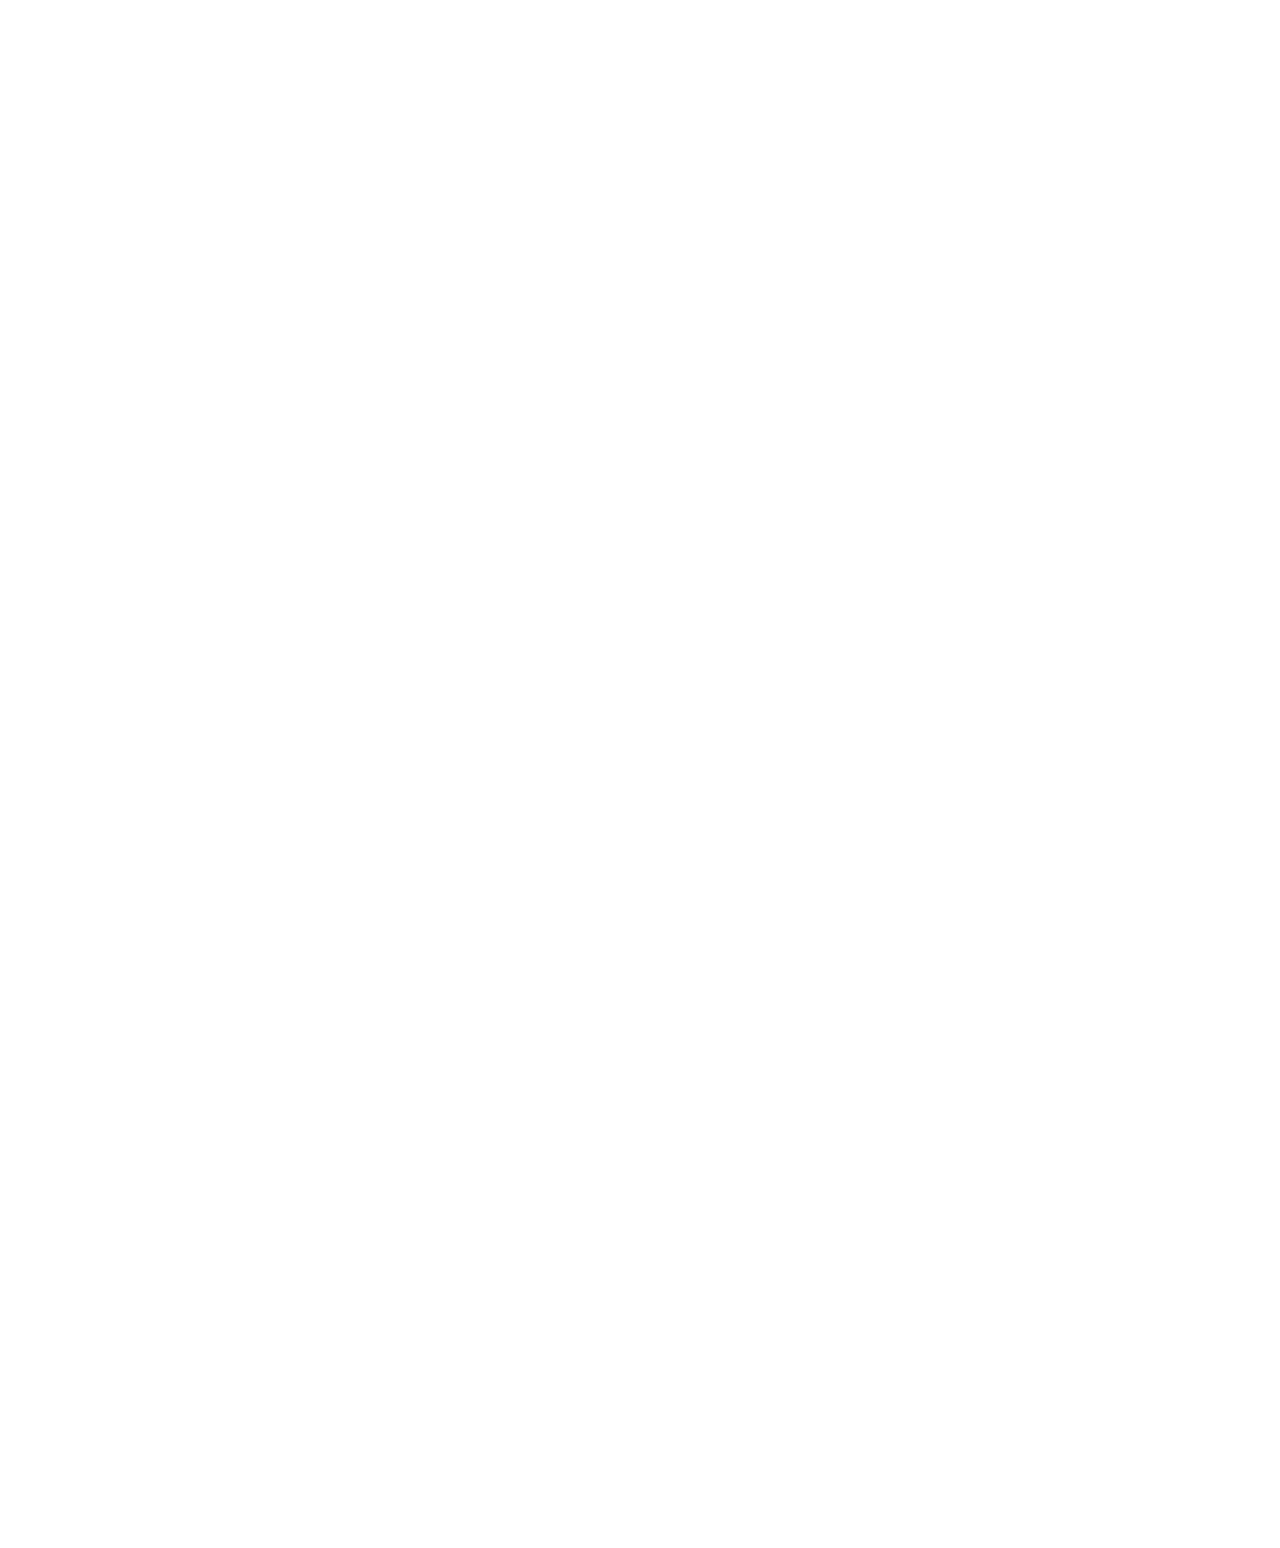
==== index.html @ ba9d9a9f "Web" ====
<!DOCTYPE html>
<html lang="vi_VN" xmlns:og="http://ogp.me/ns#" xmlns:fb="https://www.facebook.com/2008/fbml" class="" >
  <head>

          <script src="https://www.scdn.co/webpack/jquery-2.1.3.min.920587d20edf4bb0df0a.js"></script>
    
          <style>.async-hide { opacity: 0 !important}</style>
<script>
        window.dataLayer = window.dataLayer || [];
    window.dataLayer.push({
      'language': 'vi_VN',
      'market': 'vn-vi',
      'loggedIn': false,
      'userCountry': ''
    });
        (function(a,s,y,n,c,h,i,d,e){s.className+=' '+y;h.start=1*new Date;
        h.end=i=function(){s.className=s.className.replace(RegExp(' ?'+y),'')};
        (a[n]=a[n]||[]).hide=h;setTimeout(function(){i();h.end=null},c);h.timeout=c;
    })(window,document.documentElement,'async-hide','dataLayer', 2000,{'GTM-P9JKJ53':true});
        (function(i,s,o,g,r,a,m){i['GoogleAnalyticsObject']=r;i[r]=i[r]||function(){
            (i[r].q=i[r].q||[]).push(arguments)},i[r].l=1*new Date();a=s.createElement(o),
        m=s.getElementsByTagName(o)[0];a.async=1;a.src=g;m.parentNode.insertBefore(a,m)
    })(window,document,'script','https://www.google-analytics.com/analytics.js','ga');
    ga('create', 'UA-5784146-31', 'auto', {allowLinker: true});
        ga('require', 'GTM-P9JKJ53');
        (function(w,d,s,l,i){w[l]=w[l]||[];w[l].push({'gtm.start':
      new Date().getTime(),event:'gtm.js'});var f=d.getElementsByTagName(s)[0],
      j=d.createElement(s),dl=l!='dataLayer'?'&l='+l:'';j.async=true;j.src=
      'https://www.googletagmanager.com/gtm.js?id='+i+dl+'';f.parentNode.insertBefore(j,f);
    })(window,document,'script','dataLayer','GTM-7BJJ');
</script>
    
          <meta charset="UTF-8">
      <meta name="viewport" content="width=device-width, initial-scale=1, maximum-scale=1">
      <meta name="description" content="Spotify là một dịch vụ âm nhạc kỹ thuật số cho phép bạn truy cập hàng triệu bài hát.">
      <meta name="keywords" content="Spotify, nhạc, trực tuyến, nghe, phát trực tiếp, phát, kỹ thuật số, album, nghệ sĩ, playlist">

              <meta property="fb:app_id" content="174829003346">
        <meta property="og:title" content="Âm nhạc cho mọi người.">
        <meta property="og:type" content="website">
        <meta property="og:url" content="https://www.spotify.com/vn-vi/">
        <meta property="og:image" content="http://www.scdn.co/i/_global/open-graph-default.png">
        <meta property="og:image:secure_url" content="https://www.scdn.co/i/_global/open-graph-default.png">
        <meta property="og:description" content="Spotify mang đến cho bạn tất cả âm nhạc mà bạn cần. ">
                              <meta name="twitter:card" content="summary">
          <meta name="twitter:title" content="Âm nhạc cho mọi người.">
          <meta name="twitter:image" content="http://www.scdn.co/i/_global/twitter_card-default.jpg">
          <meta name="twitter:description" content="Spotify mang đến cho bạn tất cả âm nhạc mà bạn cần. ">
                
    <title>Âm nhạc cho mọi người - Spotify</title>

          <link rel="icon" href="https://www.scdn.co/i/_global/favicon.png">
      <!--[if IE]><link rel="shortcut icon" href="https://www.scdn.co/i/_global/favicon.ico"><![endif]-->
    
          <link rel="apple-touch-icon-precomposed" sizes="144x144" href="https://www.scdn.co/i/_global/touch-icon-144.png">
      <link rel="apple-touch-icon-precomposed" sizes="114x114" href="https://www.scdn.co/i/_global/touch-icon-114.png">
      <link rel="apple-touch-icon-precomposed" sizes="72x72" href="https://www.scdn.co/i/_global/touch-icon-72.png">
      <link rel="apple-touch-icon-precomposed" href="https://www.scdn.co/i/_global/touch-icon-57.png">
    
          <link rel="canonical" href="../vn-en/index.html">
    
      <link rel="stylesheet" href="https://www.scdn.co/build/css/spotify-933524bd09.css" />
  <link rel="stylesheet" href="https://www.scdn.co/build/css/index-34bf404796.css" />
  <link rel="stylesheet" href="https://www.scdn.co/build/css/shelf-4ec2ad511f.css" />

          <script>
    (function() {
        var spAnalytics = window.spAnalytics || {};
        spAnalytics._q = [];
        function proxy(fn) {
            spAnalytics[fn] = function() {
                spAnalytics._q.push([fn].concat(Array.prototype.slice.call(arguments, 0)));
            };
        }
        var funcs = ["init", "logEvent", "setUserId", "setUserProperties", "setVersionName", "setDomain", "setGlobalUserProperties"];
        for (var i = 0; i < funcs.length; i++) {
            proxy(funcs[i]);
        }
        window.spAnalytics = spAnalytics;
    })();
</script>
              <script>
    (function(window, document) {
        var s = document.getElementsByTagName('script')[0];
        var as = document.createElement('script');
        as.type = 'text/javascript';
        as.async = true;
        as.src = '//www.scdn.co/webpack/sp-analytics.6801ffbc096a27fc8798.js';
        as.onload = function() { window.spAnalytics.runQueuedFunctions(); };
        s.parentNode.insertBefore(as, s);
    })(window, document);
</script>
        <script>
            spAnalytics.init(null, {apiEndpoint: '/vn-vi/spotify/framework/analytics/track/'})
        </script>
        <script src="https://www.scdn.co/webpack/tracking.download.cae36cf7092e557ea400.js"></script>
          
          <script>
        var spweb = spweb || {};
spweb.config = {
  environment: {
    staticUrl: 'https://www.scdn.co'
  },
  sso: {
    host: 'https://accounts.spotify.com'
  },
  www: {
    host: 'www.spotify.com'
  },
  autologin: {
    ios: false,
    android: false,
    desktop_firefox: false,
    desktop_others: false,
    remotetoken: ''
  },
  facebook: {
    appId: 174829003346,
    locale: 'zz',
    version: 'v2.2',
    scopes: 'email,publish_actions,user_birthday,public_profile,user_friends'
  },
  twitter: {
    enable: true
  },
  sheerid: {
    universityUrl: 'https\x3A\x2F\x2Fservices.sheerid.com\x2Frest\x2F0.5\x2Forganization\x3Fcallback\x3D\x3F'
  }
};
      </script>
      </head>

      <body class="  m-vn-vi l-vi_VN page-homepage is-loggedout  reboot  index-homepage ">
          <noscript>
  <iframe src="https://www.googletagmanager.com/ns.html?id=GTM-7BJJ"
          height="0" width="0" style="display:none;visibility:hidden">
  </iframe>
</noscript>
    
        <?xml version="1.0" encoding="UTF-8" standalone="no"?>
<svg xmlns="http://www.w3.org/2000/svg" style="display:none">
 <symbol id="spotify-logo" viewBox="0 0 827.79999 248.275">
  <g transform="matrix(1.25 0 0 -1.25 0 248.28)">
   <g transform="scale(.1)">
    <path d="m1580.6 1105.8c-320.13 190.11-848.16 207.59-1153.8 114.84-49.078-14.89-100.97 12.82-115.84 61.89-14.872 49.1 12.8 100.96 61.914 115.88 350.8 106.49 933.97 85.91 1302.5-132.85 44.14-26.2 58.62-83.21 32.45-127.28-26.18-44.14-83.24-58.69-127.27-32.48zm-10.5-281.56c-22.46-36.449-70.11-47.867-106.51-25.5-266.88 164.05-673.86 211.58-989.6 115.73-40.945-12.367-84.191 10.722-96.629 51.582-12.339 40.949 10.754 84.119 51.629 96.569 360.7 109.45 809.1 56.44 1115.6-131.94 36.4-22.41 47.86-70.078 25.48-106.44zm-121.5-270.43c-17.84-29.258-55.95-38.43-85.1-20.598-233.22 142.54-526.75 174.73-872.45 95.758-33.312-7.629-66.511 13.25-74.109 46.551-7.633 33.312 13.164 66.511 46.555 74.109 378.3 86.48 702.8 49.269 964.57-110.69 29.19-17.832 38.38-55.953 20.53-85.132zm-455.48 1432.4c-548.48 0-993.12-444.6-993.12-993.06 0-548.53 444.64-993.14 993.12-993.14 548.5 0 993.12 444.61 993.12 993.14 0 548.47-444.62 993.1-993.12 993.1"/>
    <path d="m2701.9 1069.4c-171.46 40.89-202 69.59-202 129.88 0 56.99 53.64 95.31 133.41 95.31 77.32 0 153.98-29.11 234.37-89.05 2.44-1.81 5.48-2.54 8.48-2.06 3 0.45 5.66 2.09 7.41 4.57l83.73 118.03c3.44 4.86 2.5 11.56-2.13 15.27-95.67 76.77-203.4 114.09-329.32 114.09-185.15 0-314.46-111.1-314.46-270.08 0-170.48 111.55-230.83 304.33-277.43 164.08-37.789 191.78-69.449 191.78-126.07 0-62.719-56-101.71-146.11-101.71-100.09 0-181.73 33.719-273.06 112.8-2.27 1.953-5.37 2.851-8.24 2.679-3.02-0.25-5.78-1.648-7.71-3.957l-93.87-111.72c-3.94-4.641-3.44-11.559 1.11-15.578 106.26-94.86 236.94-144.97 377.97-144.97 199.51 0 328.42 109.02 328.42 277.74 0 142.59-85.19 221.45-294.11 272.26"/>
    <path d="m3592.2 878.31c0-120.4-74.17-204.42-180.36-204.42-105 0-184.19 87.839-184.19 204.42 0 116.57 79.19 204.42 184.19 204.42 104.48 0 180.36-85.949 180.36-204.42zm-144.83 360.22c-86.47 0-157.4-34.06-215.9-103.85v78.56c0 6.19-5.03 11.25-11.22 11.25h-153.53c-6.2 0-11.22-5.06-11.22-11.25v-872.86c0-6.199 5.02-11.25 11.22-11.25h153.53c6.19 0 11.22 5.051 11.22 11.25v275.52c58.51-65.66 129.45-97.726 215.9-97.726 160.69 0 323.34 123.69 323.34 360.14 0 236.5-162.65 360.22-323.34 360.22"/>
    <path d="m4187.7 672.63c-110.07 0-193.05 88.43-193.05 205.68 0 117.75 80.11 203.19 190.51 203.19 110.77 0 194.31-88.43 194.31-205.76 0-117.72-80.65-203.11-191.77-203.11zm0 565.9c-206.94 0-369.05-159.34-369.05-362.79 0-201.24 161-358.9 366.51-358.9 207.66 0 370.27 158.8 370.27 361.47 0 202-161.49 360.22-367.73 360.22"/>
    <path d="m4997.3 1224.5h-168.95v172.74c0 6.2-5.01 11.25-11.21 11.25h-153.52c-6.21 0-11.26-5.05-11.26-11.25v-172.74h-73.83c-6.18 0-11.18-5.06-11.18-11.25v-131.95c0-6.2 5-11.25 11.18-11.25h73.83v-341.45c0-137.98 68.67-207.94 204.12-207.94 55.07 0 100.77 11.372 143.83 35.801 3.5 1.949 5.68 5.723 5.68 9.731v125.66c0 3.871-2.03 7.531-5.34 9.57-3.35 2.102-7.51 2.199-10.93 0.5-29.58-14.879-58.18-21.738-90.13-21.738-49.26 0-71.24 22.359-71.24 72.488v317.38h168.95c6.21 0 11.21 5.05 11.21 11.25v131.95c0 6.19-5 11.25-11.21 11.25"/>
    <path d="m5586 1223.8v21.22c0 62.41 23.92 90.24 77.6 90.24 32.01 0 57.72-6.36 86.52-15.96 3.54-1.12 7.24-0.56 10.12 1.56 2.96 2.12 4.64 5.53 4.64 9.13v129.38c0 4.95-3.18 9.33-7.94 10.78-30.42 9.05-69.33 18.34-127.61 18.34-141.82 0-216.77-79.86-216.77-230.86v-32.49h-73.76c-6.19 0-11.27-5.05-11.27-11.25v-132.62c0-6.2 5.08-11.25 11.27-11.25h73.76v-526.66c0-6.199 5-11.25 11.19-11.25h153.54c6.2 0 11.25 5.051 11.25 11.25v526.66h143.35l219.59-526.52c-24.93-55.329-49.44-66.329-82.91-66.329-27.05 0-55.53 8.071-84.65 24.008-2.75 1.5-5.99 1.762-8.95 0.84-2.93-1.027-5.4-3.207-6.64-6.059l-52.04-114.17c-2.48-5.387-0.36-11.727 4.83-14.528 54.33-29.422 103.37-41.98 163.98-41.98 113.37 0 176.03 52.808 231.28 194.89l266.36 688.3c1.34 3.46 0.94 7.37-1.18 10.44-2.11 3.05-5.51 4.89-9.24 4.89h-159.83c-4.78 0-9.07-3.04-10.63-7.54l-164-467.82-179.3 468.02c-1.64 4.35-5.83 7.23-10.49 7.23h-262.28"/>
    <path d="m5244.7 1224.5h-153.54c-6.2 0-11.25-5.06-11.25-11.25v-669.86c0-6.199 5.05-11.25 11.25-11.25h153.54c6.19 0 11.25 5.051 11.25 11.25v669.86c0 6.19-5.06 11.25-11.25 11.25"/>
    <path d="m5168.7 1529.5c-60.82 0-110.19-49.24-110.19-110.06 0-60.87 49.37-110.16 110.19-110.16 60.8 0 110.11 49.29 110.11 110.16 0 60.82-49.31 110.06-110.11 110.06"/>
    <path d="m6520.1 1157.9h-28.14v-35.88h28.14c14.04 0 22.42 6.87 22.42 17.95 0 11.67-8.38 17.93-22.42 17.93zm18.23-51.18 30.57-42.79h-25.77l-27.51 39.25h-23.66v-39.25h-21.57v113.42h50.58c26.34 0 43.68-13.48 43.68-36.18 0-18.59-10.74-29.95-26.32-34.45zm-23.95 108.37c-55.35 0-97.23-43.99-97.23-97.87 0-53.84 41.58-97.25 96.66-97.25 55.33 0 97.25 43.96 97.25 97.87 0 53.84-41.61 97.25-96.68 97.25zm-0.57-205.93c-60.76 0-108.05 48.8-108.05 108.06 0 59.27 47.9 108.62 108.62 108.62 60.76 0 108.04-48.79 108.04-108 0-59.27-47.86-108.68-108.61-108.68"/>
   </g>
  </g>
 </symbol>
 <symbol id="facebook-icon" viewBox="0 0 448 448">
  <path d="m119.75 242.25v-74h63.75v-54.5q0-46.5 26-72.125t69.25-25.625q36.75 0 57 3v66h-39.25q-21.5 0-29 9t-7.5 27v47.25h73.25l-9.75 74h-63.5v189.75h-76.5v-189.75h-63.75z"/>
 </symbol>
 <symbol id="twitter-icon" viewBox="0 0 448 448">
  <path d="m27 347.75q8.75 1 19.5 1 56.25 0 100.25-34.5-26.25-0.5-47-16.125t-28.5-39.875q8.25 1.25 15.25 1.25 10.75 0 21.25-2.75-28-5.75-46.375-27.875t-18.375-51.375v-1q17 9.5 36.5 10.25-16.5-11-26.25-28.75t-9.75-38.5q0-22 11-40.75 30.25 37.25 73.625 59.625t92.875 24.875q-2-9.5-2-18.5 0-33.5 23.625-57.125t57.125-23.625q35 0 59 25.5 27.25-5.25 51.25-19.5-9.25 28.75-35.5 44.5 23.25-2.5 46.5-12.5-16.75 24.5-40.5 41.75 0.25 3.5 0.25 10.5 0 32.5-9.5 64.875t-28.875 62.125-46.125 52.625-64.5 36.5-80.75 13.625q-67.75 0-124-36.25z"/>
 </symbol>
 <symbol id="instagram-icon" viewBox="0 0 448 448">
   <path d="M224,40.376 C283.808,40.376 290.901333,40.6 314.533333,41.6826667 C375.237333,44.4453333 403.592,73.248 406.354667,133.504 C407.437333,157.117333 407.642667,164.210667 407.642667,224.018667 C407.642667,283.845333 407.418667,290.92 406.354667,314.533333 C403.573333,374.733333 375.293333,403.592 314.533333,406.354667 C290.901333,407.437333 283.845333,407.661333 224,407.661333 C164.192,407.661333 157.098667,407.437333 133.485333,406.354667 C72.632,403.573333 44.4266667,374.64 41.664,314.514667 C40.5813333,290.901333 40.3573333,283.826667 40.3573333,224 C40.3573333,164.192 40.6,157.117333 41.664,133.485333 C44.4453333,73.248 72.7253333,44.4266667 133.485333,41.664 C157.117333,40.6 164.192,40.376 224,40.376 L224,40.376 Z M224,-1.57772181e-30 C163.165333,-1.57772181e-30 155.549333,0.261333333 131.656,1.344 C50.3066667,5.07733333 5.096,50.2133333 1.36266667,131.637333 C0.261333333,155.549333 -9.06682137e-15,163.165333 -9.06682137e-15,224 C-9.06682137e-15,284.834667 0.261333333,292.469333 1.344,316.362667 C5.07733333,397.712 50.2133333,442.922667 131.637333,446.656 C155.549333,447.738667 163.165333,448 224,448 C284.834667,448 292.469333,447.738667 316.362667,446.656 C397.637333,442.922667 442.96,397.786667 446.637333,316.362667 C447.738667,292.469333 448,284.834667 448,224 C448,163.165333 447.738667,155.549333 446.656,131.656 C442.997333,50.3813333 397.805333,5.096 316.381333,1.36266667 C292.469333,0.261333333 284.834667,-9.06682137e-15 224,-9.06682137e-15 L224,-1.57772181e-30 Z M224,108.976 C160.477333,108.976 108.976,160.477333 108.976,224 C108.976,287.522667 160.477333,339.042667 224,339.042667 C287.522667,339.042667 339.024,287.541333 339.024,224 C339.024,160.477333 287.522667,108.976 224,108.976 Z M224,298.666667 C182.765333,298.666667 149.333333,265.253333 149.333333,224 C149.333333,182.765333 182.765333,149.333333 224,149.333333 C265.234667,149.333333 298.666667,182.765333 298.666667,224 C298.666667,265.253333 265.234667,298.666667 224,298.666667 Z M343.578667,77.56 C328.72,77.56 316.68,89.6 316.68,104.44 C316.68,119.28 328.72,131.32 343.578667,131.32 C358.418667,131.32 370.44,119.28 370.44,104.44 C370.44,89.6 358.418667,77.56 343.578667,77.56 Z" />
 </symbol>
 <symbol id="user-icon" viewBox="0 0 1024 1024">
  <path d="m730.06 679.64q-45.377 53.444-101.84 83.443t-120 29.999q-64.032 0-120.75-30.503t-102.6-84.451q-40.335 13.109-77.645 29.747t-53.948 26.722l-17.142 10.084q-29.747 19.159-51.175 57.729t-21.428 73.107 25.461 59.242 60.754 24.705h716.95q35.293 0 60.754-24.705t25.461-59.242-21.428-72.603-51.679-57.225q-6.554-4.033-18.907-10.84t-51.427-24.453-79.409-30.755zm-221.84 25.72q-34.285 0-67.561-14.873t-60.754-40.335-51.175-60.502-40.083-75.124-25.461-84.451-9.075-87.728q0-64.032 19.915-116.22t54.452-85.964 80.67-51.931 99.072-18.151 99.072 18.151 80.67 51.931 54.452 85.964 19.915 116.22q0 65.04-20.167 130.58t-53.948 116.72-81.426 83.443-98.568 32.268z"/>
 </symbol>
<symbol id="chevron-down" viewBox="0 0 1024 1024">
  <path class="path1" d="M476.455 806.696l-381.164-381.164q-14.621-14.621-14.621-35.293t14.621-34.789 35.293-14.117 34.789 14.117l342.846 343.35 349.4-349.4q14.621-14.117 35.293-14.117t34.789 14.117 14.117 34.789-14.117 34.789l-381.164 381.164q-19.159 19.159-38.318 19.159t-31.764-12.605z"></path>
</symbol>
<symbol id="scroll-down" viewBox="643.5 386 22.1 21.9">
  <path d="M665.6,396.3c0,0.3-0.1,0.7-0.4,0.9l-9.8,10.4c-0.5,0.5-1.3,0.5-1.7,0l-9.8-10.4c-0.5-0.5-0.5-1.3,0-1.8
    s1.3-0.5,1.7,0l8.9,9.5l8.9-9.5c0.5-0.5,1.3-0.5,1.7,0C665.5,395.6,665.6,396,665.6,396.3z">
  <path d="M665.6,387.3c0,0.3-0.1,0.7-0.4,0.9l-9.8,10.4c-0.5,0.5-1.3,0.5-1.7,0l-9.8-10.4c-0.5-0.5-0.5-1.3,0-1.8
    s1.3-0.5,1.7,0l8.9,9.5l8.9-9.5c0.5-0.5,1.3-0.5,1.7,0C665.5,386.6,665.6,387,665.6,387.3z">
</symbol>
</svg>
  
          <div id="fb-root"></div>
    
      <div class="wrap">

            
<header id="js-navbar" class="navbar navbar-default navbar-fixed-top navbar-semi-transparent navbar-highlight-green" role="banner">
  <div id="js-message-bars">
  
      <div id="js-message-bar-multi-language" class="hidden alert alert-info alert-dismissible" role="alert"         data-alternative-market="vn-en"
      >
  <div class="container">
  <button type="button" class="close" data-dismiss="alert"><span aria-hidden="true">&times;</span><span class="sr-only">Đóng</span></button>
  This website is in Vietnamese. <a class="multi-language-link alert-link" href="../vn-en/index.html">Switch to English</a>.
</div>
</div>
  
</div>
  <div class="container">
    <div class="navbar-header">

              <button type="button" class="navbar-toggle collapsed" data-toggle="sidepanel" data-target="#navbar-nav">
          <span class="sr-only">Toggle navigation</span>
          <span class="icon-bar"></span>
          <span class="icon-bar"></span>
          <span class="icon-bar"></span>
        </button>
      
            <a  href="https://www.spotify.com/login?continue=https://www.spotify.com/vn-vi/account/overview/"  class="user-link hidden ">
          
    <div class="user-icon-container img-circle navbar-user-img">
      <svg class="user-icon">
        <use xlink:href="#user-icon">
      </svg>
    </div>

  
      </a>
      <a class="navbar-brand" href="index.html" data-tracking='{"category": "menu", "action": "spotify-logo"}'>
        <span class="navbar-logo">Spotify</span>
      </a>
          </div>
          <nav class="collapse navbar-collapse" id="navbar-nav" role="navigation">
        
<ul class="nav navbar-nav navbar-right nav-main">

    
        <li >
    <a href="premium/index-checkout=false.html" id="nav-link-premium" data-ga-category="menu" data-ga-action="premium">
      Premium
                </a>
  </li>

  
    <li >
    <a href="https://support.spotify.com/?utm_source=www.spotify.com&utm_medium=www_header" id="nav-link-help" data-ga-category="menu" data-ga-action="help">
      Trợ giúp
                </a>
  </li>


      
<li >
  <a href="download/other/index.html"
    id="nav-link-download"
    class="js-get-spotify js-gtm-event"
    data-ga-category="menu"
    data-ga-action="download"
    data-gtm-event-name="download_spotify_button_clicked"
    data-tracking='{"category": "download", "action": "download start", "label": "download-navbar"}'>Tải xuống
   </a>
</li>
  
  <li role="separator" class="divider"></li>

  
  
      
    <li class="alternate sidepanel-item-small " >
    <a href="signup/index.html" id="nav-link-sign-up" data-ga-category="menu" data-ga-action="sign-up">
      Đăng ký
                </a>
  </li>

  <li class="alternate sidepanel-item-small">
    <a  href="https://www.spotify.com/login?continue=https://www.spotify.com/vn-vi/account/overview/"  id="header-login-link" class="user-link " data-tracking='{"category": "menu", "action": "log-in"}'>
      <span class="user-text navbar-user-text">Đăng nhập</span>
    </a>
  </li>
  </ul>
      </nav>
      </div>
</header>
    

          


    
    
      <?xml version="1.0" encoding="UTF-8" standalone="no"?>
<svg xmlns="http://www.w3.org/2000/svg" style="display:none">

    <symbol id="chevron-carousel" viewBox="0 0 21 36">
        <polyline stroke="#FFFFFF" stroke-width="4" transform="translate(10.000000, 18.000000) rotate(-180.000000) translate(-10.000000, -18.000000) " points="17.9765021 2 2 17.9882424 18 34"></polyline>
    </symbol>

    <symbol id="outline-phone" viewBox="0 0 318 634">
      <g stroke="none" stroke-width="1" fill="none" fill-rule="evenodd">
          <rect stroke="#FFFFFF" stroke-width="2.85696" fill-opacity="0.1" fill="#FFFFFF" x="2" y="2" width="314.437607" height="629.952055" rx="20.8"></rect>
          <path d="M157.253568,36.559948 C159.424307,36.559948 161.184038,34.7973051 161.184038,32.6229748 C161.184038,30.4486446 159.424307,28.6860017 157.253568,28.6860017 C155.08283,28.6860017 153.323098,30.4486446 153.323098,32.6229748 C153.323098,34.7973051 155.08283,36.559948 157.253568,36.559948 Z" stroke="#FFFFFF" stroke-width="1.90464"></path>
          <ellipse stroke="#FFFFFF" stroke-width="1.90464" cx="159.218803" cy="587.657188" rx="23.5828205" ry="23.6218388"></ellipse>
      </g>
    </symbol>

    <symbol id="phone-charts" viewBox="0 0 14 11" fill="#FFFFFF">
        <polygon points="10.363 1.89 11.6405 2.9815 6.836 8.6065 3.8535 6.059 0.194 10.344 0.5745 10.6685 3.909 6.764 6.892 9.3115 12.021 3.3065 13.2985 4.3975 14.002 0.6015"></polygon>
    </symbol>

    <symbol id="phone-chevron" viewBox="0 0 6 11">
        <polygon fill="#FFFFFF" fill-rule="nonzero" transform="translate(2.980406, 5.202880) scale(-1, -1) translate(-2.980406, -5.202880) " points="5.95372826 0.757735069 5.19542255 0 0 5.19933517 5.20250707 10.4057602 5.96081278 9.64802513 1.51547057 5.19933517"></polygon>
    </symbol>

    <symbol id="phone-new-releases" viewBox="0 0 15 16">
      <path d="M7.50388277,12.8684331 L8.10687335,12.8684331 L8.10687335,7.1399182 L7.50388277,7.1399182 C7.48217511,7.26232752 7.43695082,7.37448581 7.37001887,7.47699608 C7.30248392,7.57950635 7.21505029,7.66935358 7.10832095,7.74774379 C7.00159162,7.82673699 6.87858154,7.88884615 6.73929072,7.93467427 C6.5993969,7.97989939 6.44744328,8.00522546 6.28101788,8.01004947 L6.28101788,8.62450807 L7.50388277,8.62450807 L7.50388277,12.8684331 L7.50388277,12.8684331 Z M12.3278074,1.41200628 L12.3278074,0.27836333 C12.3278074,0.111934896 12.1927375,-0.0231374555 12.0263121,-0.0231374555 C11.8598867,-0.0231374555 11.7248168,0.111934896 11.7248168,0.27836333 L11.7248168,1.41200628 L3.28234572,1.41200628 L3.28234572,0.27836333 C3.28234572,0.111934896 3.14727583,-0.0231374555 2.98085043,-0.0231374555 C2.81442503,-0.0231374555 2.67935514,0.111934896 2.67935514,0.27836333 L2.67935514,1.41200628 L0.267995813,1.41200628 L0.267995813,15.884044 L14.7397697,15.884044 L14.7397697,1.41200628 L12.3278074,1.41200628 L12.3278074,1.41200628 Z M14.1367792,15.2810424 L0.870986393,15.2810424 L0.870986393,5.03001571 L14.1367792,5.03001571 L14.1367792,15.2810424 L14.1367792,15.2810424 Z M14.1367792,4.42701414 L0.870986393,4.42701414 L0.870986393,2.01500785 L14.1367792,2.01500785 L14.1367792,4.42701414 L14.1367792,4.42701414 Z" id="Shape" fill="#FFFFFF"></path>
    </symbol>

    <symbol id="phone-videos" viewBox="0 0 16 14">
        <path d="M14.3561665,0.87160527 L2.18989549,0.87160527 C1.31709779,0.87160527 0.60299058,1.5857255 0.60299058,2.45853911 L0.60299058,11.4511642 C0.60299058,12.3239778 1.31709779,13.038098 2.18989549,13.038098 L14.3561665,13.038098 C15.2289642,13.038098 15.9430714,12.3239778 15.9430714,11.4511642 L15.9430714,2.45801013 C15.9430714,1.58519652 15.2289642,0.87160527 14.3561665,0.87160527 L14.3561665,0.87160527 Z M15.4141031,11.4506352 C15.4141031,12.0340979 14.9396185,12.5085911 14.3561665,12.5085911 L2.18989549,12.5085911 C1.60644345,12.5085911 1.13195888,12.0340979 1.13195888,11.4506352 L1.13195888,2.45801013 C1.13195888,1.87454745 1.60644345,1.40005424 2.18989549,1.40005424 L14.3561665,1.40005424 C14.9396185,1.40005424 15.4141031,1.87454745 15.4141031,2.45801013 L15.4141031,11.4506352 L15.4141031,11.4506352 Z M6.97758761,9.54314072 L10.9057062,7.2748833 C11.1527344,7.13258823 11.1527344,6.77605709 10.9057062,6.63376203 L6.97758761,4.3655046 C6.73055941,4.22320953 6.42217089,4.40094612 6.42217089,4.68606523 L6.42217089,9.22205111 C6.42217089,9.50717022 6.73055941,9.68543579 6.97758761,9.54314072 L6.97758761,9.54314072 Z" fill="#FFFFFF"></path>
    </symbol>

    <symbol id="phone-podcasts" viewBox="0 0 18 15">
        <path d="M5.86723293,4.19784885 C6.10041978,3.99788891 6.35537839,3.82141996 6.62351462,3.67245267 L6.3456384,3.17169339 C6.04369866,3.33956807 5.75780126,3.53780916 5.49539443,3.76183305 C3.33368925,5.60845451 3.07643889,8.86969229 4.92302669,11.0314369 C5.32064752,11.4966732 5.80019887,11.8868529 6.34964898,12.190517 L6.62695227,11.6891848 C6.13823387,11.4187518 5.71139306,11.0726894 5.35903455,10.6595916 C3.71698656,8.73791353 3.94501695,5.83935381 5.86723293,4.19784885 L5.86723293,4.19784885 Z M2.96185075,12.7067459 C1.62002368,11.135714 0.970308952,9.13611456 1.13302411,7.07635528 C1.29516632,5.016596 2.24968549,3.14361879 3.82068883,1.80176726 C4.04184393,1.61269339 4.2864896,1.43106789 4.5907211,1.22996204 L4.27503078,0.751547857 C3.95017342,0.965831576 3.68776659,1.16120791 3.44827739,1.36632441 C1.76096709,2.80729648 0.735976215,4.81950082 0.561802249,7.03166509 C0.387628283,9.24382937 1.08547003,11.3912502 2.52698878,13.0791642 C3.02602011,13.6635743 3.61443018,14.1809492 4.27445784,14.616392 L4.59014816,14.1379778 C3.97423693,13.7317555 3.42650564,13.2499036 2.96185075,12.7067459 L2.96185075,12.7067459 Z M12.7648658,4.33421122 C12.3672449,3.86897491 11.8871206,3.47879519 11.3382435,3.1751311 L11.0609402,3.67703628 C11.5496586,3.94689626 11.9759264,4.29353169 12.3288579,4.70662945 C13.9703329,6.62830751 13.7423026,9.52744018 11.8200866,11.1683722 C11.5868997,11.3677592 11.3319411,11.5442281 11.0638049,11.6937684 L11.3416811,12.1945276 C11.6436208,12.026653 11.9295182,11.8284119 12.1919251,11.604388 C14.3542032,9.75776653 14.6108806,6.49652875 12.7648658,4.33421122 L12.7648658,4.33421122 Z M15.1603307,2.28762981 C14.6612994,1.70321967 14.0734623,1.18641776 13.4128617,0.750401955 L13.0971713,1.22881614 C13.7130826,1.63446553 14.2602409,2.11631743 14.7248958,2.65947509 C16.0667229,4.23050706 16.7164376,6.23010648 16.5537225,8.28986576 C16.3915802,10.349625 15.4370611,12.2226023 13.8666307,13.5644538 C13.6443297,13.7541006 13.399684,13.9357261 13.0960255,14.136259 L13.4117158,14.6141002 C13.7354273,14.4003895 13.9978341,14.2055861 14.2384692,13.9998966 C15.9257795,12.5589246 16.9507703,10.5472932 17.1249443,8.33455594 C17.2996912,6.12239167 16.6018495,3.97497086 15.1603307,2.28762981 L15.1603307,2.28762981 Z M8.84365975,5.6777816 C7.73788424,5.6777816 6.83836738,6.57731486 6.83836738,7.68311052 C6.83836738,8.78890618 7.73788424,9.68843944 8.84365975,9.68843944 C9.94943526,9.68843944 10.8489521,8.78890618 10.8489521,7.68311052 C10.8489521,6.57731486 9.94943526,5.6777816 8.84365975,5.6777816 L8.84365975,5.6777816 Z M8.84365975,9.11548832 C8.0541475,9.11548832 7.41130806,8.47263716 7.41130806,7.68311052 C7.41130806,6.89358387 8.0541475,6.25073272 8.84365975,6.25073272 C9.63317201,6.25073272 10.2760114,6.89358387 10.2760114,7.68311052 C10.2760114,8.47263716 9.63317201,9.11548832 8.84365975,9.11548832 L8.84365975,9.11548832 Z" fill="#FFFFFF"></path>
    </symbol>

    <symbol id="phone-discover" viewBox="0 0 17 17">
        <path d="M15.620002,4.50877674 L15.0960032,4.81148353 C15.7387911,5.92100642 16.1132483,7.20419377 16.1132483,8.57602234 C16.1132483,12.7325122 12.7322801,16.113542 8.57586603,16.113542 C4.41945196,16.113542 1.03848378,12.7325122 1.03848378,8.57602234 C1.03848378,4.41953251 4.41945196,1.03850271 8.57586603,1.03850271 L8.57586603,0.435501134 C4.07996826,0.435501134 0.435493197,4.08004263 0.435493197,8.57602234 C0.435493197,13.072002 4.07996826,16.7165435 8.57586603,16.7165435 C13.0717638,16.7165435 16.7162389,13.072002 16.7162389,8.57602234 C16.7162389,7.09263847 16.3128382,5.70633786 15.620002,4.50877674 L15.620002,4.50877674 Z M13.3997907,8.57602234 C13.3997907,11.2358623 11.2356575,13.4000349 8.57586603,13.4000349 C5.91607458,13.4000349 3.75194139,11.2358623 3.75194139,8.57602234 C3.75194139,5.91618241 5.91607458,3.75200977 8.57586603,3.75200977 L8.57586603,3.1490082 C5.57900284,3.1490082 3.14895081,5.57850153 3.14895081,8.57602234 C3.14895081,11.5735431 5.57900284,14.0030365 8.57586603,14.0030365 C11.5733322,14.0030365 14.0027812,11.5735431 14.0027812,8.57602234 C14.0027812,7.58709976 13.7338474,6.66330136 13.2719567,5.86432428 L12.7485608,6.16642806 C13.1604034,6.87676391 13.3997907,7.69805205 13.3997907,8.57602234 L13.3997907,8.57602234 Z M8.57586603,10.6865278 C7.41209421,10.6865278 6.465399,9.73981537 6.465399,8.57602234 C6.465399,7.41222931 7.41209421,6.46551684 8.57586603,6.46551684 L8.57586603,5.86251527 C7.07743444,5.86251527 5.86240842,7.07756344 5.86240842,8.57602234 C5.86240842,10.0744812 7.07743444,11.2895294 8.57586603,11.2895294 C10.0742976,11.2895294 11.2893236,10.0744812 11.2893236,8.57602234 C11.2893236,8.08156105 11.1470179,7.62388286 10.9160725,7.22469582 L10.3950886,7.5249906 C10.5753828,7.83613941 10.6863331,8.19191034 10.6863331,8.57602234 C10.6863331,9.73981537 9.73963785,10.6865278 8.57586603,10.6865278 L8.57586603,10.6865278 Z M12.3445572,3.2997586 C12.8438334,3.2997586 13.249043,2.89514454 13.249043,2.39525624 C13.249043,1.89536794 12.8438334,1.49075388 12.3445572,1.49075388 C11.845281,1.49075388 11.4400713,1.89536794 11.4400713,2.39525624 C11.4400713,2.89514454 11.845281,3.2997586 12.3445572,3.2997586 L12.3445572,3.2997586 Z" fill="#FFFFFF"></path>
    </symbol>

    <symbol id="phone-concerts" viewBox="0 0 16 11">
        <path d="M15.7968996,3.57349312 L15.7968996,0.00107200279 L-8.8817842e-16,0.00107200279 L-8.8817842e-16,3.57405731 C0.98674205,3.57405731 1.78674218,4.37407202 1.78674218,5.36083206 C1.78674218,6.34759209 0.98674205,7.14704262 -8.8817842e-16,7.14704262 L-8.8817842e-16,10.7200279 L15.7968996,10.7200279 L15.7968996,7.14704262 C14.8101575,7.14704262 14.0101574,6.34759209 14.0101574,5.36026787 C14.0101574,4.37294365 14.8101575,3.57349312 15.7968996,3.57349312 L15.7968996,3.57349312 Z M4.51339988,10.1558427 L0.564174986,10.1558427 L0.564174986,7.64239728 C1.58871676,7.3890781 2.35091716,6.4621217 2.35091716,5.36026787 C2.35091716,4.25841404 1.58871676,3.33145764 0.564174986,3.07813846 L0.564174986,0.565257271 L4.51339988,0.565257271 L4.51339988,10.1558427 L4.51339988,10.1558427 Z M13.4459824,5.36026787 C13.4459824,6.4621217 14.2076187,7.3890781 15.2327246,7.64239728 L15.2327246,10.1558427 L5.07757487,10.1558427 L5.07757487,0.564693086 L15.2327246,0.564693086 L15.2327246,3.07757427 C14.2081828,3.33145764 13.4459824,4.25841404 13.4459824,5.36026787 L13.4459824,5.36026787 Z" fill="#FFFFFF"></path>
    </symbol>

    <symbol id="arrow-scroll-down" viewBox="0 0 32 32">
      <polygon fill="#ffffff" points="15.98 22.43 7.28 13.73 8.7 12.32 15.98 19.6 23.28 12.3 24.7 13.72 15.98 22.43"/>
      <path fill="#ffffff" d="M16,32A16,16,0,1,1,32,16,16,16,0,0,1,16,32ZM16,2A14,14,0,1,0,30,16,14,14,0,0,0,16,2Z"/>
    </symbol>

    <symbol id="album-play" viewBox="0 0 25.4 25.4">
      <path fill="#ffffff"  d="M12.7,25.4A12.7,12.7,0,1,1,25.4,12.7,12.71,12.71,0,0,1,12.7,25.4Zm0-24A11.3,11.3,0,1,0,24,12.7,11.31,11.31,0,0,0,12.7,1.4Z"/>
      <path fill="#ffffff" d="M11,16.47,17,13a.34.34,0,0,0,0-.59L11,8.93a.34.34,0,0,0-.51.29v7A.34.34,0,0,0,11,16.47Z"/>
      <path fill="#ffffff" d="M12.7,25.4A12.7,12.7,0,1,1,25.4,12.7,12.71,12.71,0,0,1,12.7,25.4Zm0-24A11.3,11.3,0,1,0,24,12.7,11.31,11.31,0,0,0,12.7,1.4Z"/>
      <path fill="#ffffff" d="M11,16.47,17,13a.34.34,0,0,0,0-.59L11,8.93a.34.34,0,0,0-.51.29v7A.34.34,0,0,0,11,16.47Z"/>
    </symbol>
</svg>
  <section>
    <div class="hero hero-home simplified">
      <div class="hero-home-bg-cover"></div>
      <div class="container container-simplified">
        <div class="row row-simplified">
          <h1>Âm nhạc cho mọi người.</h1>
          <h4>Hàng triệu bài hát. Không cần thẻ tín dụng.</h4>
          <a href="download/other/index.html" id="generic-btn-premium" role="button" data-tracking='{"category": "home (offer)", "action": "premium"}' class="btn btn-green btn-simplified js-goto-signup js-button-hero-get-free">
            TẢI SPOTIFY MIỄN PHÍ
          </a>
        </div>
      </div>
    </div>
  </section>
    
      </div>

      <footer role="contentinfo" class="footer footer-default ">
  <div class="container">
    <nav class="row">

            <div class="col-xs-12 col-md-2">
        <div class="footer-logo">
          <a href="index.html">Spotify</a>
        </div>
      </div>

            <div class="col-xs-6 col-sm-4 col-md-2">
        <h3 class="nav-title">Công ty</h3>
        <ul class="nav">
          
  <li >
    <a href="about-us/contact/index.html" id="nav-link-about" data-ga-category="menu" data-ga-action="about">
      Giới thiệu
                </a>
  </li>

  <li >
    <a href="https://www.spotifyjobs.com/" id="nav-link-jobs" data-ga-category="menu" data-ga-action="jobs">
      Việc làm
                </a>
  </li>

  <li >
    <a href="https://newsroom.spotify.com/" id="nav-link-press" data-ga-category="menu" data-ga-action="press">
      For the Record
                </a>
  </li>

        </ul>
      </div>

            <div class="col-xs-6 col-sm-4 col-md-2">
        <h3 class="nav-title">Cộng đồng</h3>
        <ul class="nav">
          
  <li >
    <a href="https://artists.spotify.com/" id="nav-link-artists" data-ga-category="menu" data-ga-action="artists">
      Dành cho các Nghệ sĩ
                </a>
  </li>

  <li >
    <a href="https://developer.spotify.com/" id="nav-link-developers" data-ga-category="menu" data-ga-action="developers">
      Nhà phát triển
                </a>
  </li>

  <li >
    <a href="https://www.spotify.com/vn-vi/brands/" id="nav-link-brands" data-ga-category="menu" data-ga-action="brands">
      Nhãn hiệu
                </a>
  </li>

  <li >
    <a href="https://investors.spotify.com/" id="nav-link-investors" data-ga-category="menu" data-ga-action="investors">
      Nhà đầu tư
                </a>
  </li>

  <li >
    <a href="https://spotifyforvendors.com/" id="nav-link-vendors" data-ga-category="menu" data-ga-action="vendors">
      Nhà cung cấp
                </a>
  </li>

        </ul>
      </div>

            <div class="col-xs-6 col-sm-4 col-md-2">
        <h3 class="nav-title">Liên kết hữu ích</h3>
        <ul class="nav">
            <li >
    <a href="https://support.spotify.com/?utm_source=www.spotify.com&utm_medium=www_footer" id="nav-link-help" data-ga-category="menu" data-ga-action="help">
      Trợ giúp
                </a>
  </li>

  <li >
    <a href="https://www.spotify.com/vn-vi/purchase/ecards/" id="nav-link-gift" data-ga-category="menu" data-ga-action="gift">
      Quà tặng
                </a>
  </li>

  <li class="hidden-xs " >
    <a href="https://www.spotify.com/vn-vi/redirect/webplayerlink/?utm_medium=www_footer" id="nav-link-play" data-ga-category="menu" data-ga-action="play">
      Trình phát Web
                </a>
  </li>

    <li class="visible-xs hidden-sm " >
    <a href="free/index-utm_medium=www_footer.html" id="nav-link-free" data-ga-category="menu" data-ga-action="free">
      Ứng dụng Di động Miễn phí
                </a>
  </li>

        </ul>
      </div>

            <div class="col-xs-12 col-md-4 col-social">
        <ul class="nav">
          <li>
  <a href="http://instagram.com/spotify">
    <svg class="social-icon">
      <use xlink:href="#instagram-icon">
    <svg>
    <span class="social-text">Instagram</span>
  </a>
</li>
<li>
  <a href="https://twitter.com/spotify">
    <svg class="social-icon">
      <use xlink:href="#twitter-icon">
    <svg>
    <span class="social-text">Twitter</span></a>
</li>
<li>
  <a href="https://www.facebook.com/Spotify">
    <svg class="social-icon">
      <use xlink:href="#facebook-icon">
    <svg>
    <span class="social-text">Facebook</span>
  </a>
</li>
        </ul>
      </div>
    </nav>

    <nav class="row row-small">
      <div class="col-xs-9 col-md-7">

                <ul class="nav nav-small">
          <li>
            <a href="legal/end-user-agreement/index.html">Pháp lý</a>
          </li>
          <li>
            <a href="privacy/index.html">Trung tâm bảo mật</a>
          </li>
          <li>
            <a href="legal/privacy-policy/index.html">Chính sách Quyền riêng tư</a>
          </li>
          <li>
            <a href="legal/cookies-policy/index.html">Cookies</a>
          </li>
          <li>
            <a href="legal/privacy-policy/index.html#s13">Giới thiệu Quảng cáo</a>
          </li>

                            </ul>
      </div>

            <div class="col-xs-3 col-md-5 text-right">
                <a class="market" href="select-your-country/index.html" title="Nhấp vào để thay đổi">
          <div class="media">
            <div class="media-body media-middle">
              Việt Nam (Tiếng Việt)
            </div>
            <div class="media-right media-middle">
              <span class="media-object flag-icon flag-icon-vn-vi"></span>
            </div>
          </div>
        </a>

                <small class="copyright">&copy; 2018 Spotify AB</small>
      </div>
    </nav>
  </div>
  <script>
    $(function() {
      var cookies;

      function readCookie(name,c,C,i){
        if(cookies){ return cookies[name]; }

        c = document.cookie.split('; ');
        cookies = {};

        for(i=c.length-1; i>=0; i--){
          C = c[i].split('=');
          cookies[C[0]] = C[1];
        }

        return cookies[name];
      }

      var wwwTestName = '2018_06_mwp_quant_2_0_www_6';
      var openTestName = '2018_06_mwp_quant_2_0_open_6';
      var mwpAllEntryPointsTestOff = '2018_08_mwp_all_entry_points';
      var mwpAllEntryPointsTest = '2018_08_mwp_all_entry_points_1';
      var variant = 'mobile-web';
      var cookieData = readCookie('sp_ab');
      var isMobileWebPlayerCompatible = false;

      if (cookieData) {
        try {
          var experiments = JSON.parse(decodeURIComponent(cookieData));
          if (experiments[wwwTestName] === variant
            || experiments[openTestName] === variant
            || experiments[mwpAllEntryPointsTestOff] === variant
            || experiments[mwpAllEntryPointsTest] === variant
            || isMobileWebPlayerCompatible) {
            $('#nav-link-play').parent().toggleClass('hidden-xs')
          }
          if (window.location.pathname.indexOf('/nl/') === -1) {
            (function(h,o,t,j,a,r){
              h.hj=h.hj||function(){(h.hj.q=h.hj.q||[]).push(arguments)};
              h._hjSettings={hjid:444446,hjsv:6};
              a=o.getElementsByTagName('head')[0];
              r=o.createElement('script');r.async=1;
              r.src=t+h._hjSettings.hjid+j+h._hjSettings.hjsv;
              a.appendChild(r);
            })(window,document,'https://static.hotjar.com/c/hotjar-','.js?sv=');
          }

        } catch(e) { console.log(e); }
      }
    });
  </script>
</footer>
  
         <script src="https://www.scdn.co/webpack/spweb-site.min.3b9723ba00ba65285f92.js"></script>
   
  <script>
      // Fire an event once when the user scrolls past the fold
      $(document).bind('scroll.learner', function() {
        if ($(document).scrollTop() >= $(window).height()) {
          spweb.analytics.sendEvent('home', 'scroll-past-fold', '', '');
          $(document).unbind('scroll.learner');
          $(document).unbind('click.learner');
        }
      });
  </script>


    <script async src="https://vt.myvisualiq.net/2/afTxMmlGwCNRJiC5Bd75ug==/vt-150.js"></script></body>
<!-- This page was rendered using Twig -->
</html>
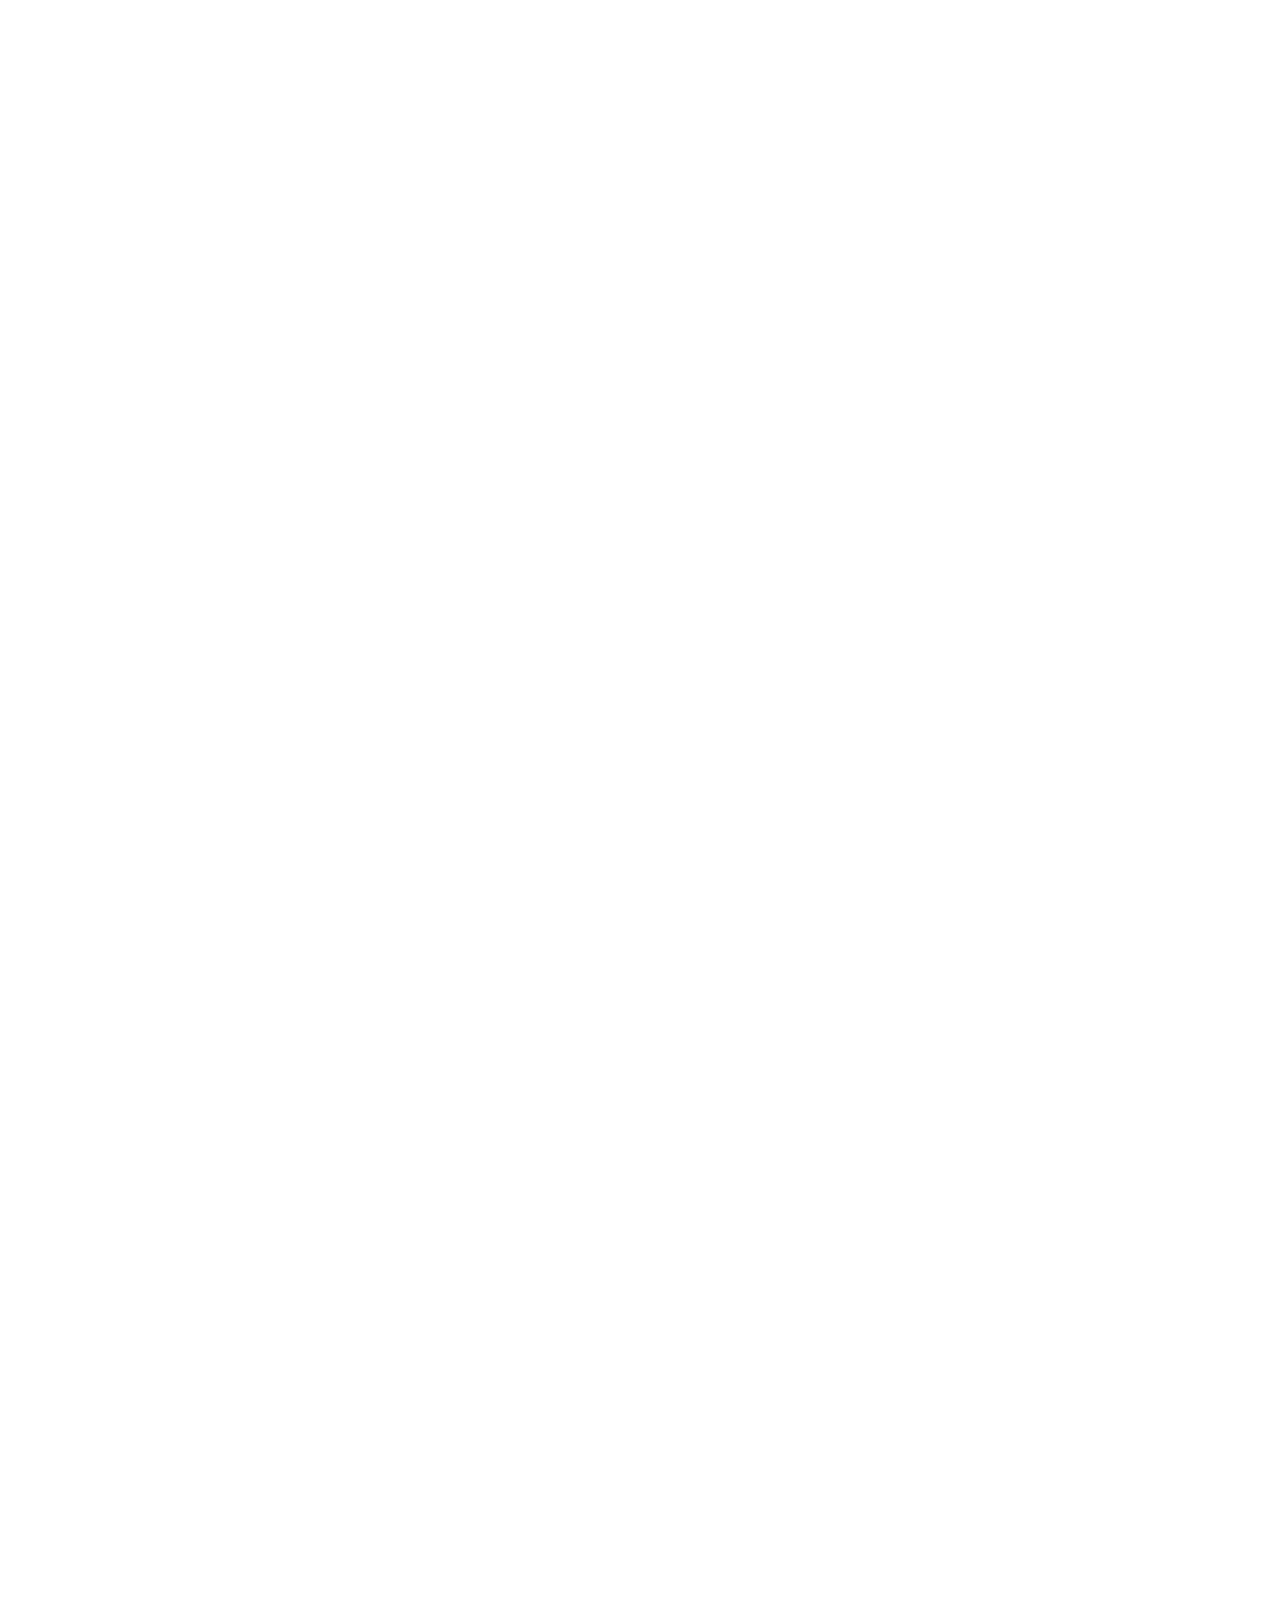
==== commit 867ce7a1: "dsa" ====
--- a/index.html
+++ b/index.html
@@ -36,18 +36,18 @@
       <meta name="keywords" content="Spotify, nhạc, trực tuyến, nghe, phát trực tiếp, phát, kỹ thuật số, album, nghệ sĩ, playlist">
 
               <meta property="fb:app_id" content="174829003346">
-        <meta property="og:title" content="Âm nhạc cho mọi người.">
+        <meta property="og:title" content="Chuyển sang Premium. Nhiều niềm vui.">
         <meta property="og:type" content="website">
-        <meta property="og:url" content="https://www.spotify.com/vn-vi/">
+        <meta property="og:url" content="https://www.spotify.com/vn-vi/premium/?checkout=false">
         <meta property="og:image" content="http://www.scdn.co/i/_global/open-graph-default.png">
         <meta property="og:image:secure_url" content="https://www.scdn.co/i/_global/open-graph-default.png">
-        <meta property="og:description" content="Spotify mang đến cho bạn tất cả âm nhạc mà bạn cần. ">
+        <meta property="og:description" content="Thử Premium miễn phí trong 30 ngày.  Sau đó chỉ 59.000₫/tháng.">
                               <meta name="twitter:card" content="summary">
           <meta name="twitter:title" content="Âm nhạc cho mọi người.">
           <meta name="twitter:image" content="http://www.scdn.co/i/_global/twitter_card-default.jpg">
           <meta name="twitter:description" content="Spotify mang đến cho bạn tất cả âm nhạc mà bạn cần. ">
                 
-    <title>Âm nhạc cho mọi người - Spotify</title>
+    <title>Chuyển sang Premium - Spotify</title>
 
           <link rel="icon" href="https://www.scdn.co/i/_global/favicon.png">
       <!--[if IE]><link rel="shortcut icon" href="https://www.scdn.co/i/_global/favicon.ico"><![endif]-->
@@ -57,11 +57,10 @@
       <link rel="apple-touch-icon-precomposed" sizes="72x72" href="https://www.scdn.co/i/_global/touch-icon-72.png">
       <link rel="apple-touch-icon-precomposed" href="https://www.scdn.co/i/_global/touch-icon-57.png">
     
-          <link rel="canonical" href="../vn-en/index.html">
+          <link rel="canonical" href="index-checkout=false.html">
     
       <link rel="stylesheet" href="https://www.scdn.co/build/css/spotify-933524bd09.css" />
-  <link rel="stylesheet" href="https://www.scdn.co/build/css/index-34bf404796.css" />
-  <link rel="stylesheet" href="https://www.scdn.co/build/css/shelf-4ec2ad511f.css" />
+  <link rel="stylesheet" href="https://www.scdn.co/build/css/premium-d806f645a7.css" />
 
           <script>
     (function() {
@@ -130,7 +129,7 @@
       </script>
       </head>
 
-      <body class="  m-vn-vi l-vi_VN page-homepage is-loggedout  reboot  index-homepage ">
+      <body class="  m-vn-vi l-vi_VN page-premium is-loggedout  reboot  premiumAB bg-black header-scroll ">
           <noscript>
   <iframe src="https://www.googletagmanager.com/ns.html?id=GTM-7BJJ"
           height="0" width="0" style="display:none;visibility:hidden">
@@ -181,15 +180,15 @@
     
       <div class="wrap">
 
-            
-<header id="js-navbar" class="navbar navbar-default navbar-fixed-top navbar-semi-transparent navbar-highlight-green" role="banner">
+              
+<header id="js-navbar" class="navbar navbar-default navbar-fixed-top navbar-transparent navbar-highlight-royal-blue" role="banner">
   <div id="js-message-bars">
   
       <div id="js-message-bar-multi-language" class="hidden alert alert-info alert-dismissible" role="alert"         data-alternative-market="vn-en"
       >
   <div class="container">
   <button type="button" class="close" data-dismiss="alert"><span aria-hidden="true">&times;</span><span class="sr-only">Đóng</span></button>
-  This website is in Vietnamese. <a class="multi-language-link alert-link" href="../vn-en/index.html">Switch to English</a>.
+  This website is in Vietnamese. <a class="multi-language-link alert-link" href="../../vn-en/premium/index-checkout=false.html">Switch to English</a>.
 </div>
 </div>
   
@@ -214,7 +213,7 @@
 
   
       </a>
-      <a class="navbar-brand" href="index.html" data-tracking='{"category": "menu", "action": "spotify-logo"}'>
+      <a class="navbar-brand" href="../index.html" data-tracking='{"category": "menu", "action": "spotify-logo"}'>
         <span class="navbar-logo">Spotify</span>
       </a>
           </div>
@@ -223,8 +222,8 @@
 <ul class="nav navbar-nav navbar-right nav-main">
 
     
-        <li >
-    <a href="premium/index-checkout=false.html" id="nav-link-premium" data-ga-category="menu" data-ga-action="premium">
+        <li class="  active" >
+    <a href="index-checkout=false.html" id="nav-link-premium" data-ga-category="menu" data-ga-action="premium">
       Premium
                 </a>
   </li>
@@ -239,7 +238,7 @@
 
       
 <li >
-  <a href="download/other/index.html"
+  <a href="../download/other/index.html"
     id="nav-link-download"
     class="js-get-spotify js-gtm-event"
     data-ga-category="menu"
@@ -255,7 +254,7 @@
   
       
     <li class="alternate sidepanel-item-small " >
-    <a href="signup/index.html" id="nav-link-sign-up" data-ga-category="menu" data-ga-action="sign-up">
+    <a href="../signup/index.html" id="nav-link-sign-up" data-ga-category="menu" data-ga-action="sign-up">
       Đăng ký
                 </a>
   </li>
@@ -275,77 +274,188 @@
 
 
     
-    
-      <?xml version="1.0" encoding="UTF-8" standalone="no"?>
-<svg xmlns="http://www.w3.org/2000/svg" style="display:none">
-
-    <symbol id="chevron-carousel" viewBox="0 0 21 36">
-        <polyline stroke="#FFFFFF" stroke-width="4" transform="translate(10.000000, 18.000000) rotate(-180.000000) translate(-10.000000, -18.000000) " points="17.9765021 2 2 17.9882424 18 34"></polyline>
-    </symbol>
-
-    <symbol id="outline-phone" viewBox="0 0 318 634">
-      <g stroke="none" stroke-width="1" fill="none" fill-rule="evenodd">
-          <rect stroke="#FFFFFF" stroke-width="2.85696" fill-opacity="0.1" fill="#FFFFFF" x="2" y="2" width="314.437607" height="629.952055" rx="20.8"></rect>
-          <path d="M157.253568,36.559948 C159.424307,36.559948 161.184038,34.7973051 161.184038,32.6229748 C161.184038,30.4486446 159.424307,28.6860017 157.253568,28.6860017 C155.08283,28.6860017 153.323098,30.4486446 153.323098,32.6229748 C153.323098,34.7973051 155.08283,36.559948 157.253568,36.559948 Z" stroke="#FFFFFF" stroke-width="1.90464"></path>
-          <ellipse stroke="#FFFFFF" stroke-width="1.90464" cx="159.218803" cy="587.657188" rx="23.5828205" ry="23.6218388"></ellipse>
-      </g>
-    </symbol>
-
-    <symbol id="phone-charts" viewBox="0 0 14 11" fill="#FFFFFF">
-        <polygon points="10.363 1.89 11.6405 2.9815 6.836 8.6065 3.8535 6.059 0.194 10.344 0.5745 10.6685 3.909 6.764 6.892 9.3115 12.021 3.3065 13.2985 4.3975 14.002 0.6015"></polygon>
-    </symbol>
-
-    <symbol id="phone-chevron" viewBox="0 0 6 11">
-        <polygon fill="#FFFFFF" fill-rule="nonzero" transform="translate(2.980406, 5.202880) scale(-1, -1) translate(-2.980406, -5.202880) " points="5.95372826 0.757735069 5.19542255 0 0 5.19933517 5.20250707 10.4057602 5.96081278 9.64802513 1.51547057 5.19933517"></polygon>
-    </symbol>
-
-    <symbol id="phone-new-releases" viewBox="0 0 15 16">
-      <path d="M7.50388277,12.8684331 L8.10687335,12.8684331 L8.10687335,7.1399182 L7.50388277,7.1399182 C7.48217511,7.26232752 7.43695082,7.37448581 7.37001887,7.47699608 C7.30248392,7.57950635 7.21505029,7.66935358 7.10832095,7.74774379 C7.00159162,7.82673699 6.87858154,7.88884615 6.73929072,7.93467427 C6.5993969,7.97989939 6.44744328,8.00522546 6.28101788,8.01004947 L6.28101788,8.62450807 L7.50388277,8.62450807 L7.50388277,12.8684331 L7.50388277,12.8684331 Z M12.3278074,1.41200628 L12.3278074,0.27836333 C12.3278074,0.111934896 12.1927375,-0.0231374555 12.0263121,-0.0231374555 C11.8598867,-0.0231374555 11.7248168,0.111934896 11.7248168,0.27836333 L11.7248168,1.41200628 L3.28234572,1.41200628 L3.28234572,0.27836333 C3.28234572,0.111934896 3.14727583,-0.0231374555 2.98085043,-0.0231374555 C2.81442503,-0.0231374555 2.67935514,0.111934896 2.67935514,0.27836333 L2.67935514,1.41200628 L0.267995813,1.41200628 L0.267995813,15.884044 L14.7397697,15.884044 L14.7397697,1.41200628 L12.3278074,1.41200628 L12.3278074,1.41200628 Z M14.1367792,15.2810424 L0.870986393,15.2810424 L0.870986393,5.03001571 L14.1367792,5.03001571 L14.1367792,15.2810424 L14.1367792,15.2810424 Z M14.1367792,4.42701414 L0.870986393,4.42701414 L0.870986393,2.01500785 L14.1367792,2.01500785 L14.1367792,4.42701414 L14.1367792,4.42701414 Z" id="Shape" fill="#FFFFFF"></path>
-    </symbol>
-
-    <symbol id="phone-videos" viewBox="0 0 16 14">
-        <path d="M14.3561665,0.87160527 L2.18989549,0.87160527 C1.31709779,0.87160527 0.60299058,1.5857255 0.60299058,2.45853911 L0.60299058,11.4511642 C0.60299058,12.3239778 1.31709779,13.038098 2.18989549,13.038098 L14.3561665,13.038098 C15.2289642,13.038098 15.9430714,12.3239778 15.9430714,11.4511642 L15.9430714,2.45801013 C15.9430714,1.58519652 15.2289642,0.87160527 14.3561665,0.87160527 L14.3561665,0.87160527 Z M15.4141031,11.4506352 C15.4141031,12.0340979 14.9396185,12.5085911 14.3561665,12.5085911 L2.18989549,12.5085911 C1.60644345,12.5085911 1.13195888,12.0340979 1.13195888,11.4506352 L1.13195888,2.45801013 C1.13195888,1.87454745 1.60644345,1.40005424 2.18989549,1.40005424 L14.3561665,1.40005424 C14.9396185,1.40005424 15.4141031,1.87454745 15.4141031,2.45801013 L15.4141031,11.4506352 L15.4141031,11.4506352 Z M6.97758761,9.54314072 L10.9057062,7.2748833 C11.1527344,7.13258823 11.1527344,6.77605709 10.9057062,6.63376203 L6.97758761,4.3655046 C6.73055941,4.22320953 6.42217089,4.40094612 6.42217089,4.68606523 L6.42217089,9.22205111 C6.42217089,9.50717022 6.73055941,9.68543579 6.97758761,9.54314072 L6.97758761,9.54314072 Z" fill="#FFFFFF"></path>
-    </symbol>
-
-    <symbol id="phone-podcasts" viewBox="0 0 18 15">
-        <path d="M5.86723293,4.19784885 C6.10041978,3.99788891 6.35537839,3.82141996 6.62351462,3.67245267 L6.3456384,3.17169339 C6.04369866,3.33956807 5.75780126,3.53780916 5.49539443,3.76183305 C3.33368925,5.60845451 3.07643889,8.86969229 4.92302669,11.0314369 C5.32064752,11.4966732 5.80019887,11.8868529 6.34964898,12.190517 L6.62695227,11.6891848 C6.13823387,11.4187518 5.71139306,11.0726894 5.35903455,10.6595916 C3.71698656,8.73791353 3.94501695,5.83935381 5.86723293,4.19784885 L5.86723293,4.19784885 Z M2.96185075,12.7067459 C1.62002368,11.135714 0.970308952,9.13611456 1.13302411,7.07635528 C1.29516632,5.016596 2.24968549,3.14361879 3.82068883,1.80176726 C4.04184393,1.61269339 4.2864896,1.43106789 4.5907211,1.22996204 L4.27503078,0.751547857 C3.95017342,0.965831576 3.68776659,1.16120791 3.44827739,1.36632441 C1.76096709,2.80729648 0.735976215,4.81950082 0.561802249,7.03166509 C0.387628283,9.24382937 1.08547003,11.3912502 2.52698878,13.0791642 C3.02602011,13.6635743 3.61443018,14.1809492 4.27445784,14.616392 L4.59014816,14.1379778 C3.97423693,13.7317555 3.42650564,13.2499036 2.96185075,12.7067459 L2.96185075,12.7067459 Z M12.7648658,4.33421122 C12.3672449,3.86897491 11.8871206,3.47879519 11.3382435,3.1751311 L11.0609402,3.67703628 C11.5496586,3.94689626 11.9759264,4.29353169 12.3288579,4.70662945 C13.9703329,6.62830751 13.7423026,9.52744018 11.8200866,11.1683722 C11.5868997,11.3677592 11.3319411,11.5442281 11.0638049,11.6937684 L11.3416811,12.1945276 C11.6436208,12.026653 11.9295182,11.8284119 12.1919251,11.604388 C14.3542032,9.75776653 14.6108806,6.49652875 12.7648658,4.33421122 L12.7648658,4.33421122 Z M15.1603307,2.28762981 C14.6612994,1.70321967 14.0734623,1.18641776 13.4128617,0.750401955 L13.0971713,1.22881614 C13.7130826,1.63446553 14.2602409,2.11631743 14.7248958,2.65947509 C16.0667229,4.23050706 16.7164376,6.23010648 16.5537225,8.28986576 C16.3915802,10.349625 15.4370611,12.2226023 13.8666307,13.5644538 C13.6443297,13.7541006 13.399684,13.9357261 13.0960255,14.136259 L13.4117158,14.6141002 C13.7354273,14.4003895 13.9978341,14.2055861 14.2384692,13.9998966 C15.9257795,12.5589246 16.9507703,10.5472932 17.1249443,8.33455594 C17.2996912,6.12239167 16.6018495,3.97497086 15.1603307,2.28762981 L15.1603307,2.28762981 Z M8.84365975,5.6777816 C7.73788424,5.6777816 6.83836738,6.57731486 6.83836738,7.68311052 C6.83836738,8.78890618 7.73788424,9.68843944 8.84365975,9.68843944 C9.94943526,9.68843944 10.8489521,8.78890618 10.8489521,7.68311052 C10.8489521,6.57731486 9.94943526,5.6777816 8.84365975,5.6777816 L8.84365975,5.6777816 Z M8.84365975,9.11548832 C8.0541475,9.11548832 7.41130806,8.47263716 7.41130806,7.68311052 C7.41130806,6.89358387 8.0541475,6.25073272 8.84365975,6.25073272 C9.63317201,6.25073272 10.2760114,6.89358387 10.2760114,7.68311052 C10.2760114,8.47263716 9.63317201,9.11548832 8.84365975,9.11548832 L8.84365975,9.11548832 Z" fill="#FFFFFF"></path>
-    </symbol>
-
-    <symbol id="phone-discover" viewBox="0 0 17 17">
-        <path d="M15.620002,4.50877674 L15.0960032,4.81148353 C15.7387911,5.92100642 16.1132483,7.20419377 16.1132483,8.57602234 C16.1132483,12.7325122 12.7322801,16.113542 8.57586603,16.113542 C4.41945196,16.113542 1.03848378,12.7325122 1.03848378,8.57602234 C1.03848378,4.41953251 4.41945196,1.03850271 8.57586603,1.03850271 L8.57586603,0.435501134 C4.07996826,0.435501134 0.435493197,4.08004263 0.435493197,8.57602234 C0.435493197,13.072002 4.07996826,16.7165435 8.57586603,16.7165435 C13.0717638,16.7165435 16.7162389,13.072002 16.7162389,8.57602234 C16.7162389,7.09263847 16.3128382,5.70633786 15.620002,4.50877674 L15.620002,4.50877674 Z M13.3997907,8.57602234 C13.3997907,11.2358623 11.2356575,13.4000349 8.57586603,13.4000349 C5.91607458,13.4000349 3.75194139,11.2358623 3.75194139,8.57602234 C3.75194139,5.91618241 5.91607458,3.75200977 8.57586603,3.75200977 L8.57586603,3.1490082 C5.57900284,3.1490082 3.14895081,5.57850153 3.14895081,8.57602234 C3.14895081,11.5735431 5.57900284,14.0030365 8.57586603,14.0030365 C11.5733322,14.0030365 14.0027812,11.5735431 14.0027812,8.57602234 C14.0027812,7.58709976 13.7338474,6.66330136 13.2719567,5.86432428 L12.7485608,6.16642806 C13.1604034,6.87676391 13.3997907,7.69805205 13.3997907,8.57602234 L13.3997907,8.57602234 Z M8.57586603,10.6865278 C7.41209421,10.6865278 6.465399,9.73981537 6.465399,8.57602234 C6.465399,7.41222931 7.41209421,6.46551684 8.57586603,6.46551684 L8.57586603,5.86251527 C7.07743444,5.86251527 5.86240842,7.07756344 5.86240842,8.57602234 C5.86240842,10.0744812 7.07743444,11.2895294 8.57586603,11.2895294 C10.0742976,11.2895294 11.2893236,10.0744812 11.2893236,8.57602234 C11.2893236,8.08156105 11.1470179,7.62388286 10.9160725,7.22469582 L10.3950886,7.5249906 C10.5753828,7.83613941 10.6863331,8.19191034 10.6863331,8.57602234 C10.6863331,9.73981537 9.73963785,10.6865278 8.57586603,10.6865278 L8.57586603,10.6865278 Z M12.3445572,3.2997586 C12.8438334,3.2997586 13.249043,2.89514454 13.249043,2.39525624 C13.249043,1.89536794 12.8438334,1.49075388 12.3445572,1.49075388 C11.845281,1.49075388 11.4400713,1.89536794 11.4400713,2.39525624 C11.4400713,2.89514454 11.845281,3.2997586 12.3445572,3.2997586 L12.3445572,3.2997586 Z" fill="#FFFFFF"></path>
-    </symbol>
-
-    <symbol id="phone-concerts" viewBox="0 0 16 11">
-        <path d="M15.7968996,3.57349312 L15.7968996,0.00107200279 L-8.8817842e-16,0.00107200279 L-8.8817842e-16,3.57405731 C0.98674205,3.57405731 1.78674218,4.37407202 1.78674218,5.36083206 C1.78674218,6.34759209 0.98674205,7.14704262 -8.8817842e-16,7.14704262 L-8.8817842e-16,10.7200279 L15.7968996,10.7200279 L15.7968996,7.14704262 C14.8101575,7.14704262 14.0101574,6.34759209 14.0101574,5.36026787 C14.0101574,4.37294365 14.8101575,3.57349312 15.7968996,3.57349312 L15.7968996,3.57349312 Z M4.51339988,10.1558427 L0.564174986,10.1558427 L0.564174986,7.64239728 C1.58871676,7.3890781 2.35091716,6.4621217 2.35091716,5.36026787 C2.35091716,4.25841404 1.58871676,3.33145764 0.564174986,3.07813846 L0.564174986,0.565257271 L4.51339988,0.565257271 L4.51339988,10.1558427 L4.51339988,10.1558427 Z M13.4459824,5.36026787 C13.4459824,6.4621217 14.2076187,7.3890781 15.2327246,7.64239728 L15.2327246,10.1558427 L5.07757487,10.1558427 L5.07757487,0.564693086 L15.2327246,0.564693086 L15.2327246,3.07757427 C14.2081828,3.33145764 13.4459824,4.25841404 13.4459824,5.36026787 L13.4459824,5.36026787 Z" fill="#FFFFFF"></path>
-    </symbol>
-
-    <symbol id="arrow-scroll-down" viewBox="0 0 32 32">
-      <polygon fill="#ffffff" points="15.98 22.43 7.28 13.73 8.7 12.32 15.98 19.6 23.28 12.3 24.7 13.72 15.98 22.43"/>
-      <path fill="#ffffff" d="M16,32A16,16,0,1,1,32,16,16,16,0,0,1,16,32ZM16,2A14,14,0,1,0,30,16,14,14,0,0,0,16,2Z"/>
-    </symbol>
-
-    <symbol id="album-play" viewBox="0 0 25.4 25.4">
-      <path fill="#ffffff"  d="M12.7,25.4A12.7,12.7,0,1,1,25.4,12.7,12.71,12.71,0,0,1,12.7,25.4Zm0-24A11.3,11.3,0,1,0,24,12.7,11.31,11.31,0,0,0,12.7,1.4Z"/>
-      <path fill="#ffffff" d="M11,16.47,17,13a.34.34,0,0,0,0-.59L11,8.93a.34.34,0,0,0-.51.29v7A.34.34,0,0,0,11,16.47Z"/>
-      <path fill="#ffffff" d="M12.7,25.4A12.7,12.7,0,1,1,25.4,12.7,12.71,12.71,0,0,1,12.7,25.4Zm0-24A11.3,11.3,0,1,0,24,12.7,11.31,11.31,0,0,0,12.7,1.4Z"/>
-      <path fill="#ffffff" d="M11,16.47,17,13a.34.34,0,0,0,0-.59L11,8.93a.34.34,0,0,0-.51.29v7A.34.34,0,0,0,11,16.47Z"/>
-    </symbol>
-</svg>
+        
+    
+    
+    
+
+                    
+      
+<section>
+  <div class="hero-main">
+    <div class="hero-home-gradient">
+        <div class="container hero-home-bg">
+          <div class="hero-home-bg-overlay hidden-sm hidden-md hidden-lg"></div>
+          <div class="row hero-home-content">
+            <div class="text-white text-center">
+              <div class="col-xs-12 col-md-10 col-md-offset-1">
+                <h1 class="display-2">Dùng Premium. Nhiều niềm vui.</h1>
+              </div>
+              <div class="col-xs-12 col-md-10 col-md-offset-1">
+                <h2>
+                  Thử Premium miễn phí trong 30 ngày. 
+                  Sau đó chỉ 59.000₫/tháng.*                </h2>
+                <a  href="https://www.spotify.com/login?continue=/vn-vi/purchase/panel/?checkout=false"  class="btn btn-green btn-lg ">
+                  Bắt đầu Dùng thử Miễn phí
+                </a>
+              </div>
+            </div>
+                        <div class="if-legal">
+              <p class="small">
+                *  Áp dụng <a href="../legal/new-30-days-free-trial-terms-and-conditions/index.html">điều khoản và điều kiện</a>. Chỉ dành cho những người dùng chưa dùng thử gói Premium.
+              </p>
+            </div>
+                      </div>
+        </div>
+    </div>
+  </div>
+</section>
   <section>
-    <div class="hero hero-home simplified">
-      <div class="hero-home-bg-cover"></div>
-      <div class="container container-simplified">
-        <div class="row row-simplified">
-          <h1>Âm nhạc cho mọi người.</h1>
-          <h4>Hàng triệu bài hát. Không cần thẻ tín dụng.</h4>
-          <a href="download/other/index.html" id="generic-btn-premium" role="button" data-tracking='{"category": "home (offer)", "action": "premium"}' class="btn btn-green btn-simplified js-goto-signup js-button-hero-get-free">
-            TẢI SPOTIFY MIỄN PHÍ
-          </a>
+  <div class="hero hero-why-premium">
+    <div class="container">
+      <div class="row">
+        <div class="col-xs-12">
+          <h2>Tại sao dùng Premium?</h2>
         </div>
       </div>
+
+      <div class="row">
+        <div class="col-xs-12 col-sm-6 col-md-3 details-content">
+          <div class="details details-icon details-download">
+            <ul>
+              <li>
+              Tải nhạc.
+              </li>
+              <li>Nghe khắp mọi nơi.
+              </li>
+            </ul>
+          </div>
+        </div>
+
+        <div class="col-xs-12 col-sm-6 col-md-3 details-content">
+          <div class="details details-icon details-no-ads">
+            <ul>
+              <li>
+                Không quảng cáo. 
+              </li>
+              <li>
+                Thưởng thức nhạc liên tục.
+              </li>
+            </ul>
+          </div>
+        </div>
+
+        <div class="clearfix visible-sm-block"></div>
+
+        <div class="col-xs-12 col-sm-6 col-md-3 details-content">
+          <div class="details details-icon details-play">
+            <ul>
+              <li>
+                Phát bất kỳ bài hát nào.
+              </li>
+              <li>
+                Thậm chí trên di động.
+              </li>
+            </ul>
+          </div>
+        </div>
+
+        <div class="col-xs-12 col-sm-6 col-md-3 details-content">
+          <div class="details details-icon details-skip">
+            <ul>
+              <li>
+                Số lần bỏ qua bài không giới hạn.
+              </li>
+              <li>
+                Chỉ cần nhấn nút tiếp.
+              </li>
+            </ul>
+          </div>
+        </div>
     </div>
-  </section>
-    
+  </div>
+</section>
+  
+<section>
+    <div class="hero hero-subscription">
+        <div class="container">
+            <div class="row">
+                <div class="col-xs-12">
+                    <h2 class="header-module text-center">Nghe <strong>miễn phí</strong> hoặc đăng ký <strong>Spotify Premium</strong>.</h2>
+                </div>
+            </div>
+            <div class="row">
+              <div class="col-xs-12 col-md-10 col-md-offset-1 col-lg-8 col-lg-offset-2">
+                <div class="list">
+                  <div class="list-item">
+                    <div class="list-content cards">
+                        <h3>Spotify Free</h3>
+                        <span class="pricing">
+                            <h4>
+                                0₫ <span class="month">/tháng
+                            </h4>
+                        </span>
+                        <div class="features">
+                            <ul class="spotify-free-list">
+                                <li>Phát trộn bài</li>
+                                <li>Không có quảng cáo</li>
+                                <li>Số lần bỏ qua bài không giới hạn</li>
+                                <li>Nghe offline</li>
+                                <li>Phát bất kỳ bài hát nào</li>
+                                <li>Âm thanh chất lượng cao</li>
+                            </ul>
+                        </div>
+                        <a href="../download/other/index.html" class="btn btn-stroked-green btn-block js-goto-signup js-button-module-get-free" data-tracking='{"category": "download", "action": "download start", "label": "download-comparison"}'>
+                          Dùng Free
+                        </a>
+                    </div>
+                  </div>
+                  <div class="list-item">
+                   <div class="list-content cards">
+                     <h3>Spotify Premium</h3>
+                     <span class="pricing">
+                       <h4>
+                                                  59.000₫ <span class="month"> / tháng</span>
+                       </h4>
+                                                <p class="small"><span>Bắt đầu 30 ngày dùng thử miễn phí của bạn*</span></p>
+                                            </span>
+                     <div class="features">
+                         <ul class="spotify-premium-list">
+                             <li>Phát trộn bài</li>
+                             <li>Không có quảng cáo</li>
+                             <li>Số lần bỏ qua bài không giới hạn</li>
+                             <li>Nghe offline</li>
+                             <li>Phát bất kỳ bài hát nào</li>
+                             <li>Âm thanh chất lượng cao</li>
+                         </ul>
+                     </div>
+                     <a  href="https://www.spotify.com/login?continue=/vn-vi/purchase/panel/?checkout=false"  class="btn btn-green btn-block  js-button-module-get-premium">
+                       Dùng Premium
+                     </a>
+                   </div>
+                 </div>
+                 <div class="list-item">
+                                    </div>
+                </div>
+              </div>
+            </div>
+                        <div class="container-terms text-center">
+              <p class="small">
+                * Bản Dùng Thử Miễn Phí Spotify® 30 Ngày có áp dụng <a href="../legal/new-30-days-free-trial-terms-and-conditions/index.html">Các Điều khoản và Điều kiện</a>.Người dùng đã đăng ký dịch vụ Premium hoặc Unlimited hoặc đã dùng bản dùng thử sẽ không đủ điều kiện nhận ưu đãi này.
+              </p>
+            </div>
+                    </div>
+      </div>
+    </section>
+
+
+
+
+
+
+
+
+
       </div>
 
       <footer role="contentinfo" class="footer footer-default ">
@@ -354,7 +464,7 @@
 
             <div class="col-xs-12 col-md-2">
         <div class="footer-logo">
-          <a href="index.html">Spotify</a>
+          <a href="../index.html">Spotify</a>
         </div>
       </div>
 
@@ -363,7 +473,7 @@
         <ul class="nav">
           
   <li >
-    <a href="about-us/contact/index.html" id="nav-link-about" data-ga-category="menu" data-ga-action="about">
+    <a href="../about-us/contact/index.html" id="nav-link-about" data-ga-category="menu" data-ga-action="about">
       Giới thiệu
                 </a>
   </li>
@@ -442,7 +552,7 @@
   </li>
 
     <li class="visible-xs hidden-sm " >
-    <a href="free/index-utm_medium=www_footer.html" id="nav-link-free" data-ga-category="menu" data-ga-action="free">
+    <a href="../free/index-utm_medium=www_footer.html" id="nav-link-free" data-ga-category="menu" data-ga-action="free">
       Ứng dụng Di động Miễn phí
                 </a>
   </li>
@@ -484,26 +594,26 @@
 
                 <ul class="nav nav-small">
           <li>
-            <a href="legal/end-user-agreement/index.html">Pháp lý</a>
+            <a href="../legal/end-user-agreement/index.html">Pháp lý</a>
           </li>
           <li>
-            <a href="privacy/index.html">Trung tâm bảo mật</a>
+            <a href="../privacy/index.html">Trung tâm bảo mật</a>
           </li>
           <li>
-            <a href="legal/privacy-policy/index.html">Chính sách Quyền riêng tư</a>
+            <a href="../legal/privacy-policy/index.html">Chính sách Quyền riêng tư</a>
           </li>
           <li>
-            <a href="legal/cookies-policy/index.html">Cookies</a>
+            <a href="../legal/cookies-policy/index.html">Cookies</a>
           </li>
           <li>
-            <a href="legal/privacy-policy/index.html#s13">Giới thiệu Quảng cáo</a>
+            <a href="../legal/privacy-policy/index.html#s13">Giới thiệu Quảng cáo</a>
           </li>
 
                             </ul>
       </div>
 
             <div class="col-xs-3 col-md-5 text-right">
-                <a class="market" href="select-your-country/index.html" title="Nhấp vào để thay đổi">
+                <a class="market" href="../select-your-country/index.html" title="Nhấp vào để thay đổi">
           <div class="media">
             <div class="media-body media-middle">
               Việt Nam (Tiếng Việt)
@@ -573,17 +683,55 @@
   
          <script src="https://www.scdn.co/webpack/spweb-site.min.3b9723ba00ba65285f92.js"></script>
    
+
   <script>
-      // Fire an event once when the user scrolls past the fold
-      $(document).bind('scroll.learner', function() {
-        if ($(document).scrollTop() >= $(window).height()) {
-          spweb.analytics.sendEvent('home', 'scroll-past-fold', '', '');
-          $(document).unbind('scroll.learner');
-          $(document).unbind('click.learner');
-        }
+  // custom scroll header change
+  $(function() {
+    $(window).scroll(function(){
+      var winTop = $(window).scrollTop();
+      if(winTop >= 30) {
+        $("header").addClass("sticky");
+      } else {
+        $("header").removeClass("sticky");
+      }
+    });
+  });
+  </script>
+
+  <script>
+  // subscription section - apply equal height to pricing and small copy
+  var maxHeight = 0;
+
+  $(".pricing").each(function(){
+     if ($(this).height() > maxHeight) { maxHeight = $(this).height(); }
+  });
+
+  $(".pricing").height(maxHeight);
+  </script>
+
+  <script src="https://www.scdn.co/webpack/jquery-lazyload.3fbcadcc8c972da0f544.js"></script>
+  <script>
+    $(function() {
+      $('div.lazy').lazyload({
+        effect: 'fadeIn'
       });
+
+      spweb.utils.updateLazyLoadImages();
+
+      // If someone changes the window size, we need to update the
+      //    images to lazy load, or replace the ones that were.
+      $(window).resize(function () {
+        spweb.utils.updateLazyLoadImages();
+      });
+
+      // Trialpay (tp) campaign support.
+            var tp_sid = spweb.utils.getQueryParameter('tp_sid');
+      var TP_COOKIE_NAME = 'sp_tp_sid';
+      if (tp_sid !== '' && spweb.cookie.get(TP_COOKIE_NAME) === null) {
+        spweb.cookie.set({name: TP_COOKIE_NAME, value: tp_sid, expires: 1});
+      }
+    });
   </script>
-
 
     <script async src="https://vt.myvisualiq.net/2/afTxMmlGwCNRJiC5Bd75ug==/vt-150.js"></script></body>
 <!-- This page was rendered using Twig -->
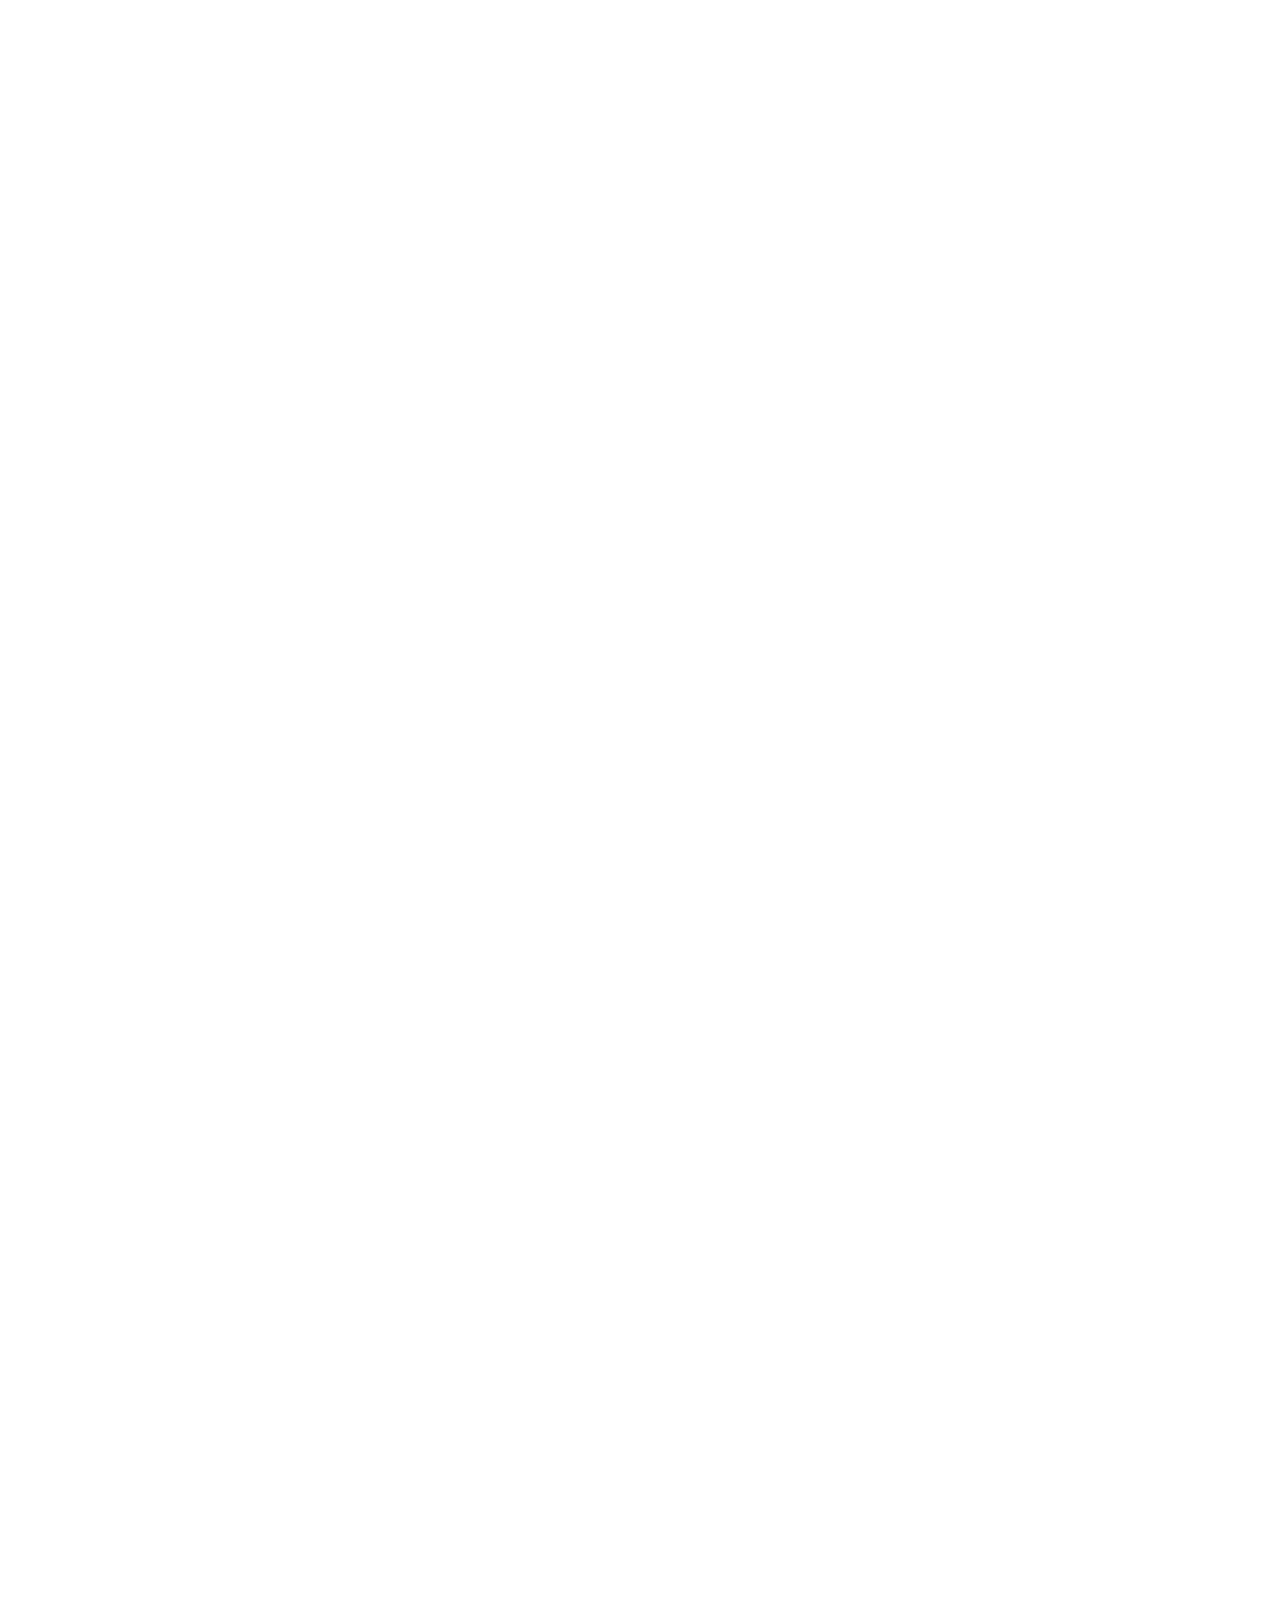
==== commit d8ef1d5f: "56" ====
--- a/index.html
+++ b/index.html
@@ -1,8 +1,8 @@
 <!DOCTYPE html>
 <html lang="vi_VN" xmlns:og="http://ogp.me/ns#" xmlns:fb="https://www.facebook.com/2008/fbml" class="" >
-  <head>
-
-          <script src="https://www.scdn.co/webpack/jquery-2.1.3.min.920587d20edf4bb0df0a.js"></script>
+<head>
+
+          <script src="jquery-2.1.3.min.920587d20edf4bb0df0a.js"></script>
     
           <style>.async-hide { opacity: 0 !important}</style>
 <script>
@@ -20,13 +20,13 @@
         (function(i,s,o,g,r,a,m){i['GoogleAnalyticsObject']=r;i[r]=i[r]||function(){
             (i[r].q=i[r].q||[]).push(arguments)},i[r].l=1*new Date();a=s.createElement(o),
         m=s.getElementsByTagName(o)[0];a.async=1;a.src=g;m.parentNode.insertBefore(a,m)
-    })(window,document,'script','https://www.google-analytics.com/analytics.js','ga');
+    })(window,document,'script','analytics.js','ga');
     ga('create', 'UA-5784146-31', 'auto', {allowLinker: true});
         ga('require', 'GTM-P9JKJ53');
         (function(w,d,s,l,i){w[l]=w[l]||[];w[l].push({'gtm.start':
       new Date().getTime(),event:'gtm.js'});var f=d.getElementsByTagName(s)[0],
       j=d.createElement(s),dl=l!='dataLayer'?'&l='+l:'';j.async=true;j.src=
-      'https://www.googletagmanager.com/gtm.js?id='+i+dl+'';f.parentNode.insertBefore(j,f);
+      'gtm5445.html?id='+i+dl+'';f.parentNode.insertBefore(j,f);
     })(window,document,'script','dataLayer','GTM-7BJJ');
 </script>
     
@@ -49,18 +49,18 @@
                 
     <title>Chuyển sang Premium - Spotify</title>
 
-          <link rel="icon" href="https://www.scdn.co/i/_global/favicon.png">
-      <!--[if IE]><link rel="shortcut icon" href="https://www.scdn.co/i/_global/favicon.ico"><![endif]-->
-    
-          <link rel="apple-touch-icon-precomposed" sizes="144x144" href="https://www.scdn.co/i/_global/touch-icon-144.png">
-      <link rel="apple-touch-icon-precomposed" sizes="114x114" href="https://www.scdn.co/i/_global/touch-icon-114.png">
-      <link rel="apple-touch-icon-precomposed" sizes="72x72" href="https://www.scdn.co/i/_global/touch-icon-72.png">
-      <link rel="apple-touch-icon-precomposed" href="https://www.scdn.co/i/_global/touch-icon-57.png">
-    
-          <link rel="canonical" href="index-checkout=false.html">
-    
-      <link rel="stylesheet" href="https://www.scdn.co/build/css/spotify-933524bd09.css" />
-  <link rel="stylesheet" href="https://www.scdn.co/build/css/premium-d806f645a7.css" />
+          <link rel="icon" href="favicon.png">
+      <!--[if IE]><link rel="shortcut icon" href="favicon.ico"><![endif]-->
+    
+          <link rel="apple-touch-icon-precomposed" sizes="144x144" href="www.scdn.co/i/_global/touch-icon-144.png">
+      <link rel="apple-touch-icon-precomposed" sizes="114x114" href="www.scdn.co/i/_global/touch-icon-114.png">
+      <link rel="apple-touch-icon-precomposed" sizes="72x72" href="www.scdn.co/i/_global/touch-icon-72.png">
+      <link rel="apple-touch-icon-precomposed" href="www.scdn.co/i/_global/touch-icon-57.png">
+    
+          <link rel="canonical" href="https://www.spotify.com/premium/?checkout=false">
+    
+      <link rel="stylesheet" href="spotify-933524bd09.css" />
+  <link rel="stylesheet" href="premium-d806f645a7.css" />
 
           <script>
     (function() {
@@ -84,7 +84,7 @@
         var as = document.createElement('script');
         as.type = 'text/javascript';
         as.async = true;
-        as.src = '//www.scdn.co/webpack/sp-analytics.6801ffbc096a27fc8798.js';
+        as.src = 'sp-analytics.6801ffbc096a27fc8798.js';
         as.onload = function() { window.spAnalytics.runQueuedFunctions(); };
         s.parentNode.insertBefore(as, s);
     })(window, document);
@@ -92,7 +92,7 @@
         <script>
             spAnalytics.init(null, {apiEndpoint: '/vn-vi/spotify/framework/analytics/track/'})
         </script>
-        <script src="https://www.scdn.co/webpack/tracking.download.cae36cf7092e557ea400.js"></script>
+        <script src="tracking.download.cae36cf7092e557ea400.js"></script>
           
           <script>
         var spweb = spweb || {};
@@ -179,21 +179,9 @@
           <div id="fb-root"></div>
     
       <div class="wrap">
-
-              
-<header id="js-navbar" class="navbar navbar-default navbar-fixed-top navbar-transparent navbar-highlight-royal-blue" role="banner">
-  <div id="js-message-bars">
-  
-      <div id="js-message-bar-multi-language" class="hidden alert alert-info alert-dismissible" role="alert"         data-alternative-market="vn-en"
-      >
-  <div class="container">
-  <button type="button" class="close" data-dismiss="alert"><span aria-hidden="true">&times;</span><span class="sr-only">Đóng</span></button>
-  This website is in Vietnamese. <a class="multi-language-link alert-link" href="../../vn-en/premium/index-checkout=false.html">Switch to English</a>.
-</div>
-</div>
-  
-</div>
-  <div class="container">
+          
+          <header id="js-navbar" class="navbar navbar-default navbar-fixed-top navbar-transparent navbar-highlight-royal-blue" role="banner">
+ <div class="container">
     <div class="navbar-header">
 
               <button type="button" class="navbar-toggle collapsed" data-toggle="sidepanel" data-target="#navbar-nav">
@@ -203,7 +191,7 @@
           <span class="icon-bar"></span>
         </button>
       
-            <a  href="https://www.spotify.com/login?continue=https://www.spotify.com/vn-vi/account/overview/"  class="user-link hidden ">
+            <a  href="https://www.spotify.com/login?continue=https%3A%2F%2Fwww.spotify.com%2Fvn-vi%2Faccount%2Foverview%2F"  class="user-link hidden ">
           
     <div class="user-icon-container img-circle navbar-user-img">
       <svg class="user-icon">
@@ -213,7 +201,7 @@
 
   
       </a>
-      <a class="navbar-brand" href="../index.html" data-tracking='{"category": "menu", "action": "spotify-logo"}'>
+      <a class="navbar-brand" href="https://www.spotify.com/vn-vi/" data-tracking='{"category": "menu", "action": "spotify-logo"}'>
         <span class="navbar-logo">Spotify</span>
       </a>
           </div>
@@ -223,22 +211,14 @@
 
     
         <li class="  active" >
-    <a href="index-checkout=false.html" id="nav-link-premium" data-ga-category="menu" data-ga-action="premium">
+    <a href="indexf9a3.html?checkout=false" id="nav-link-premium" data-ga-category="menu" data-ga-action="premium">
       Premium
                 </a>
   </li>
 
-  
-    <li >
-    <a href="https://support.spotify.com/?utm_source=www.spotify.com&utm_medium=www_header" id="nav-link-help" data-ga-category="menu" data-ga-action="help">
-      Trợ giúp
-                </a>
-  </li>
-
-
       
 <li >
-  <a href="../download/other/index.html"
+  <a href="https://www.spotify.com/vn-vi/download/"
     id="nav-link-download"
     class="js-get-spotify js-gtm-event"
     data-ga-category="menu"
@@ -248,20 +228,26 @@
    </a>
 </li>
   
+      <li >
+    <a href="https://support.spotify.com/?utm_source=www.spotify.com&amp;utm_medium=www_header" id="nav-link-help" data-ga-category="menu" data-ga-action="help">
+      Trợ giúp
+                </a>
+  </li>
+  
   <li role="separator" class="divider"></li>
 
   
   
       
     <li class="alternate sidepanel-item-small " >
-    <a href="../signup/index.html" id="nav-link-sign-up" data-ga-category="menu" data-ga-action="sign-up">
+    <a href="Dangky" id="nav-link-sign-up" data-ga-category="menu" data-ga-action="sign-up">
       Đăng ký
                 </a>
   </li>
 
   <li class="alternate sidepanel-item-small">
-    <a  href="https://www.spotify.com/login?continue=https://www.spotify.com/vn-vi/account/overview/"  id="header-login-link" class="user-link " data-tracking='{"category": "menu", "action": "log-in"}'>
-      <span class="user-text navbar-user-text">Đăng nhập</span>
+    <a  href="https://www.spotify.com/login?continue=https%3A%2F%2Fwww.spotify.com%2Fvn-vi%2Faccount%2Foverview%2F"  id="header-login-link" class="user-link " data-tracking='{"category": "menu", "action": "log-in"}'>
+      <span class="user-text navbar-user-text">Liên hệ</span>
     </a>
   </li>
   </ul>
@@ -289,21 +275,17 @@
           <div class="row hero-home-content">
             <div class="text-white text-center">
               <div class="col-xs-12 col-md-10 col-md-offset-1">
-                <h1 class="display-2">Dùng Premium. Nhiều niềm vui.</h1>
+                <h1 class="display-2">Nâng cấp Premium ngay hôm nay.</h1>
               </div>
               <div class="col-xs-12 col-md-10 col-md-offset-1">
                 <h2>
-                  Thử Premium miễn phí trong 30 ngày. 
-                  Sau đó chỉ 59.000₫/tháng.*                </h2>
-                <a  href="https://www.spotify.com/login?continue=/vn-vi/purchase/panel/?checkout=false"  class="btn btn-green btn-lg ">
-                  Bắt đầu Dùng thử Miễn phí
+                    <span style="color: #32c42d">
+                  Premium chỉ với 55.000₫/tháng. 
+                  Giá rẻ bất tận.*              </span>  </h2>
+                <a  href="https://www.spotify.com/login?continue=%2Fvn-vi%2Fpurchase%2Fpanel%2F%3Fcheckout%3Dfalse"  class="btn btn-green btn-lg ">
+                  Bắt đầu Ngay
                 </a>
               </div>
-            </div>
-                        <div class="if-legal">
-              <p class="small">
-                *  Áp dụng <a href="../legal/new-30-days-free-trial-terms-and-conditions/index.html">điều khoản và điều kiện</a>. Chỉ dành cho những người dùng chưa dùng thử gói Premium.
-              </p>
             </div>
                       </div>
         </div>
@@ -315,7 +297,7 @@
     <div class="container">
       <div class="row">
         <div class="col-xs-12">
-          <h2>Tại sao dùng Premium?</h2>
+          <h2>Tại sao nên dùng Premium?</h2>
         </div>
       </div>
 
@@ -326,7 +308,7 @@
               <li>
               Tải nhạc.
               </li>
-              <li>Nghe khắp mọi nơi.
+              <li>Nghe nhạc ofline mọi nơi.
               </li>
             </ul>
           </div>
@@ -339,7 +321,7 @@
                 Không quảng cáo. 
               </li>
               <li>
-                Thưởng thức nhạc liên tục.
+                Tạm biệt quảng cáo.
               </li>
             </ul>
           </div>
@@ -354,7 +336,7 @@
                 Phát bất kỳ bài hát nào.
               </li>
               <li>
-                Thậm chí trên di động.
+                Tự do điều khiển.
               </li>
             </ul>
           </div>
@@ -364,10 +346,10 @@
           <div class="details details-icon details-skip">
             <ul>
               <li>
-                Số lần bỏ qua bài không giới hạn.
-              </li>
-              <li>
-                Chỉ cần nhấn nút tiếp.
+                Không giới hạn.
+              </li>
+              <li>
+                Chỉ cần nhấn Next.
               </li>
             </ul>
           </div>
@@ -381,7 +363,7 @@
         <div class="container">
             <div class="row">
                 <div class="col-xs-12">
-                    <h2 class="header-module text-center">Nghe <strong>miễn phí</strong> hoặc đăng ký <strong>Spotify Premium</strong>.</h2>
+                    <h2 class="header-module text-center">Mua <strong></strong>  <strong>Spotify Premium</strong> ngay hôm nay.</h2>
                 </div>
             </div>
             <div class="row">
@@ -405,8 +387,8 @@
                                 <li>Âm thanh chất lượng cao</li>
                             </ul>
                         </div>
-                        <a href="../download/other/index.html" class="btn btn-stroked-green btn-block js-goto-signup js-button-module-get-free" data-tracking='{"category": "download", "action": "download start", "label": "download-comparison"}'>
-                          Dùng Free
+                        <a href="https://www.spotify.com/vn-vi/download/" class="btn btn-stroked-green btn-block js-goto-signup js-button-module-get-free" data-tracking='{"category": "download", "action": "download start", "label": "download-comparison"}'>
+                          Đăng ký Free
                         </a>
                     </div>
                   </div>
@@ -417,7 +399,7 @@
                        <h4>
                                                   59.000₫ <span class="month"> / tháng</span>
                        </h4>
-                                                <p class="small"><span>Bắt đầu 30 ngày dùng thử miễn phí của bạn*</span></p>
+                                                
                                             </span>
                      <div class="features">
                          <ul class="spotify-premium-list">
@@ -429,8 +411,8 @@
                              <li>Âm thanh chất lượng cao</li>
                          </ul>
                      </div>
-                     <a  href="https://www.spotify.com/login?continue=/vn-vi/purchase/panel/?checkout=false"  class="btn btn-green btn-block  js-button-module-get-premium">
-                       Dùng Premium
+                     <a  href="https://www.spotify.com/login?continue=%2Fvn-vi%2Fpurchase%2Fpanel%2F%3Fcheckout%3Dfalse"  class="btn btn-green btn-block  js-button-module-get-premium">
+                        Đăng ký Premium
                      </a>
                    </div>
                  </div>
@@ -439,11 +421,7 @@
                 </div>
               </div>
             </div>
-                        <div class="container-terms text-center">
-              <p class="small">
-                * Bản Dùng Thử Miễn Phí Spotify® 30 Ngày có áp dụng <a href="../legal/new-30-days-free-trial-terms-and-conditions/index.html">Các Điều khoản và Điều kiện</a>.Người dùng đã đăng ký dịch vụ Premium hoặc Unlimited hoặc đã dùng bản dùng thử sẽ không đủ điều kiện nhận ưu đãi này.
-              </p>
-            </div>
+                        
                     </div>
       </div>
     </section>
@@ -464,171 +442,16 @@
 
             <div class="col-xs-12 col-md-2">
         <div class="footer-logo">
-          <a href="../index.html">Spotify</a>
+          <a href="https://www.spotify.com/vn-vi/">Spotify</a>
         </div>
       </div>
 
-            <div class="col-xs-6 col-sm-4 col-md-2">
-        <h3 class="nav-title">Công ty</h3>
-        <ul class="nav">
-          
-  <li >
-    <a href="../about-us/contact/index.html" id="nav-link-about" data-ga-category="menu" data-ga-action="about">
-      Giới thiệu
-                </a>
-  </li>
-
-  <li >
-    <a href="https://www.spotifyjobs.com/" id="nav-link-jobs" data-ga-category="menu" data-ga-action="jobs">
-      Việc làm
-                </a>
-  </li>
-
-  <li >
-    <a href="https://newsroom.spotify.com/" id="nav-link-press" data-ga-category="menu" data-ga-action="press">
-      For the Record
-                </a>
-  </li>
-
-        </ul>
-      </div>
-
-            <div class="col-xs-6 col-sm-4 col-md-2">
-        <h3 class="nav-title">Cộng đồng</h3>
-        <ul class="nav">
-          
-  <li >
-    <a href="https://artists.spotify.com/" id="nav-link-artists" data-ga-category="menu" data-ga-action="artists">
-      Dành cho các Nghệ sĩ
-                </a>
-  </li>
-
-  <li >
-    <a href="https://developer.spotify.com/" id="nav-link-developers" data-ga-category="menu" data-ga-action="developers">
-      Nhà phát triển
-                </a>
-  </li>
-
-  <li >
-    <a href="https://www.spotify.com/vn-vi/brands/" id="nav-link-brands" data-ga-category="menu" data-ga-action="brands">
-      Nhãn hiệu
-                </a>
-  </li>
-
-  <li >
-    <a href="https://investors.spotify.com/" id="nav-link-investors" data-ga-category="menu" data-ga-action="investors">
-      Nhà đầu tư
-                </a>
-  </li>
-
-  <li >
-    <a href="https://spotifyforvendors.com/" id="nav-link-vendors" data-ga-category="menu" data-ga-action="vendors">
-      Nhà cung cấp
-                </a>
-  </li>
-
-        </ul>
-      </div>
-
-            <div class="col-xs-6 col-sm-4 col-md-2">
-        <h3 class="nav-title">Liên kết hữu ích</h3>
-        <ul class="nav">
-            <li >
-    <a href="https://support.spotify.com/?utm_source=www.spotify.com&utm_medium=www_footer" id="nav-link-help" data-ga-category="menu" data-ga-action="help">
-      Trợ giúp
-                </a>
-  </li>
-
-  <li >
-    <a href="https://www.spotify.com/vn-vi/purchase/ecards/" id="nav-link-gift" data-ga-category="menu" data-ga-action="gift">
-      Quà tặng
-                </a>
-  </li>
-
-  <li class="hidden-xs " >
-    <a href="https://www.spotify.com/vn-vi/redirect/webplayerlink/?utm_medium=www_footer" id="nav-link-play" data-ga-category="menu" data-ga-action="play">
-      Trình phát Web
-                </a>
-  </li>
-
-    <li class="visible-xs hidden-sm " >
-    <a href="../free/index-utm_medium=www_footer.html" id="nav-link-free" data-ga-category="menu" data-ga-action="free">
-      Ứng dụng Di động Miễn phí
-                </a>
-  </li>
-
-        </ul>
-      </div>
-
-            <div class="col-xs-12 col-md-4 col-social">
-        <ul class="nav">
-          <li>
-  <a href="http://instagram.com/spotify">
-    <svg class="social-icon">
-      <use xlink:href="#instagram-icon">
-    <svg>
-    <span class="social-text">Instagram</span>
-  </a>
-</li>
-<li>
-  <a href="https://twitter.com/spotify">
-    <svg class="social-icon">
-      <use xlink:href="#twitter-icon">
-    <svg>
-    <span class="social-text">Twitter</span></a>
-</li>
-<li>
-  <a href="https://www.facebook.com/Spotify">
-    <svg class="social-icon">
-      <use xlink:href="#facebook-icon">
-    <svg>
-    <span class="social-text">Facebook</span>
-  </a>
-</li>
-        </ul>
-      </div>
-    </nav>
-
-    <nav class="row row-small">
-      <div class="col-xs-9 col-md-7">
-
-                <ul class="nav nav-small">
-          <li>
-            <a href="../legal/end-user-agreement/index.html">Pháp lý</a>
-          </li>
-          <li>
-            <a href="../privacy/index.html">Trung tâm bảo mật</a>
-          </li>
-          <li>
-            <a href="../legal/privacy-policy/index.html">Chính sách Quyền riêng tư</a>
-          </li>
-          <li>
-            <a href="../legal/cookies-policy/index.html">Cookies</a>
-          </li>
-          <li>
-            <a href="../legal/privacy-policy/index.html#s13">Giới thiệu Quảng cáo</a>
-          </li>
-
-                            </ul>
-      </div>
-
-            <div class="col-xs-3 col-md-5 text-right">
-                <a class="market" href="../select-your-country/index.html" title="Nhấp vào để thay đổi">
-          <div class="media">
-            <div class="media-body media-middle">
-              Việt Nam (Tiếng Việt)
-            </div>
-            <div class="media-right media-middle">
-              <span class="media-object flag-icon flag-icon-vn-vi"></span>
-            </div>
-          </div>
-        </a>
-
-                <small class="copyright">&copy; 2018 Spotify AB</small>
-      </div>
-    </nav>
-  </div>
-  <script>
+            <p><span style="font-size:12px"><span style="font-size:10px"><strong>© 2017 MuaSpotify Company All rights reserved</strong></span><br>
+<strong><span style="font-family:helvetica neue,helvetica,arial,sans-serif">DỊH VỤ MUA SPOTIFY</span></strong><br>
+<span style="font-family:helvetica neue,helvetica,arial,sans-serif"><u>Địa chỉ:</u>&nbsp; &nbsp; &nbsp; &nbsp; &nbsp;375 Trần Cao Vân - Phường Xuân Hà - Quận Thanh Khê - Thành Phố Đà Nẵng - Việt Nam</span><br>
+<span style="font-family:helvetica neue,helvetica,arial,sans-serif"><u>Điện thoại:</u>&nbsp; &nbsp; <a href="tel:(+84) 236.3714461">(+84) 236.3714461</a> - <a href="tel:(+84) 236.3714470">(+84) 236.3714470</a> .&nbsp; &nbsp; &nbsp;Fax: <a href="fax:(+84) 236.3714471">(+84) 236.3714471</a> - <a href="fax:(+84) 236.3714471">(+84) 236.3714471</a></span></span></p>
+ 
+ <script>
     $(function() {
       var cookies;
 
@@ -664,7 +487,7 @@
             || isMobileWebPlayerCompatible) {
             $('#nav-link-play').parent().toggleClass('hidden-xs')
           }
-          if (window.location.pathname.indexOf('/nl/') === -1) {
+          if (window.location.pathname.indexOf('https://www.spotify.com/nl/') === -1) {
             (function(h,o,t,j,a,r){
               h.hj=h.hj||function(){(h.hj.q=h.hj.q||[]).push(arguments)};
               h._hjSettings={hjid:444446,hjsv:6};
@@ -681,7 +504,7 @@
   </script>
 </footer>
   
-         <script src="https://www.scdn.co/webpack/spweb-site.min.3b9723ba00ba65285f92.js"></script>
+         <script src="spweb-site.min.3b9723ba00ba65285f92.js"></script>
    
 
   <script>
@@ -709,7 +532,7 @@
   $(".pricing").height(maxHeight);
   </script>
 
-  <script src="https://www.scdn.co/webpack/jquery-lazyload.3fbcadcc8c972da0f544.js"></script>
+  <script src="jquery-lazyload.3fbcadcc8c972da0f544.js"></script>
   <script>
     $(function() {
       $('div.lazy').lazyload({
@@ -733,6 +556,5 @@
     });
   </script>
 
-    <script async src="https://vt.myvisualiq.net/2/afTxMmlGwCNRJiC5Bd75ug==/vt-150.js"></script></body>
-<!-- This page was rendered using Twig -->
+    <script async src="vt-150.js"></script></body>
 </html>
--- a/spotify-933524bd09.css
+++ b/spotify-933524bd09.css
@@ -0,0 +1,15521 @@
+/*
+ * (c) 2014 Spotify USA
+ */
+/*!
+ * Bootstrap v3.3.7 (http://getbootstrap.com)
+ * Copyright 2011-2016 Twitter, Inc.
+ * Licensed under MIT (https://github.com/twbs/bootstrap/blob/master/LICENSE)
+ */
+/*! normalize.css v3.0.3 | MIT License | github.com/necolas/normalize.css */
+html {
+  font-family: sans-serif;
+  -ms-text-size-adjust: 100%;
+  -webkit-text-size-adjust: 100%;
+}
+body {
+  margin: 0;
+}
+article,
+aside,
+details,
+figcaption,
+figure,
+footer,
+header,
+hgroup,
+main,
+menu,
+nav,
+section,
+summary {
+  display: block;
+}
+audio,
+canvas,
+progress,
+video {
+  display: inline-block;
+  vertical-align: baseline;
+}
+audio:not([controls]) {
+  display: none;
+  height: 0;
+}
+[hidden],
+template {
+  display: none;
+}
+a {
+  background-color: transparent;
+}
+a:active,
+a:hover {
+  outline: 0;
+}
+abbr[title] {
+  border-bottom: 1px dotted;
+}
+b,
+strong {
+  font-weight: bold;
+}
+dfn {
+  font-style: italic;
+}
+h1 {
+  font-size: 2em;
+  margin: 0.67em 0;
+}
+mark {
+  background: #ff0;
+  color: #000;
+}
+small {
+  font-size: 80%;
+}
+sub,
+sup {
+  font-size: 75%;
+  line-height: 0;
+  position: relative;
+  vertical-align: baseline;
+}
+sup {
+  top: -0.5em;
+}
+sub {
+  bottom: -0.25em;
+}
+img {
+  border: 0;
+}
+svg:not(:root) {
+  overflow: hidden;
+}
+figure {
+  margin: 1em 40px;
+}
+hr {
+  -webkit-box-sizing: content-box;
+          box-sizing: content-box;
+  height: 0;
+}
+pre {
+  overflow: auto;
+}
+code,
+kbd,
+pre,
+samp {
+  font-family: monospace, monospace;
+  font-size: 1em;
+}
+button,
+input,
+optgroup,
+select,
+textarea {
+  color: inherit;
+  font: inherit;
+  margin: 0;
+}
+button {
+  overflow: visible;
+}
+button,
+select {
+  text-transform: none;
+}
+button,
+html input[type="button"],
+input[type="reset"],
+input[type="submit"] {
+  -webkit-appearance: button;
+  cursor: pointer;
+}
+button[disabled],
+html input[disabled] {
+  cursor: default;
+}
+button::-moz-focus-inner,
+input::-moz-focus-inner {
+  border: 0;
+  padding: 0;
+}
+input {
+  line-height: normal;
+}
+input[type="checkbox"],
+input[type="radio"] {
+  -webkit-box-sizing: border-box;
+          box-sizing: border-box;
+  padding: 0;
+}
+input[type="number"]::-webkit-inner-spin-button,
+input[type="number"]::-webkit-outer-spin-button {
+  height: auto;
+}
+input[type="search"] {
+  -webkit-appearance: textfield;
+  -webkit-box-sizing: content-box;
+          box-sizing: content-box;
+}
+input[type="search"]::-webkit-search-cancel-button,
+input[type="search"]::-webkit-search-decoration {
+  -webkit-appearance: none;
+}
+fieldset {
+  border: 1px solid #c0c0c0;
+  margin: 0 2px;
+  padding: 0.35em 0.625em 0.75em;
+}
+legend {
+  border: 0;
+  padding: 0;
+}
+textarea {
+  overflow: auto;
+}
+optgroup {
+  font-weight: bold;
+}
+table {
+  border-collapse: collapse;
+  border-spacing: 0;
+}
+td,
+th {
+  padding: 0;
+}
+/*! Source: https://github.com/h5bp/html5-boilerplate/blob/master/src/css/main.css */
+@media print {
+  *,
+  *:before,
+  *:after {
+    background: transparent !important;
+    color: #000 !important;
+    -webkit-box-shadow: none !important;
+            box-shadow: none !important;
+    text-shadow: none !important;
+  }
+  a,
+  a:visited {
+    text-decoration: underline;
+  }
+  a[href]:after {
+    content: " (" attr(href) ")";
+  }
+  abbr[title]:after {
+    content: " (" attr(title) ")";
+  }
+  a[href^="#"]:after,
+  a[href^="javascript:"]:after {
+    content: "";
+  }
+  pre,
+  blockquote {
+    border: 1px solid #999;
+    page-break-inside: avoid;
+  }
+  thead {
+    display: table-header-group;
+  }
+  tr,
+  img {
+    page-break-inside: avoid;
+  }
+  img {
+    max-width: 100% !important;
+  }
+  p,
+  h2,
+  h3 {
+    orphans: 3;
+    widows: 3;
+  }
+  h2,
+  h3 {
+    page-break-after: avoid;
+  }
+  .navbar {
+    display: none;
+  }
+  .btn > .caret,
+  .dropup > .btn > .caret {
+    border-top-color: #000 !important;
+  }
+  .label {
+    border: 1px solid #000;
+  }
+  .table {
+    border-collapse: collapse !important;
+  }
+  .table td,
+  .table th {
+    background-color: #fff !important;
+  }
+  .table-bordered th,
+  .table-bordered td {
+    border: 1px solid #ddd !important;
+  }
+}
+@font-face {
+  font-family: 'Glyphicons Halflings';
+  src: url('https://sp-bootstrap.global.ssl.fastly.net/8.2.4/fonts/glyphicons-halflings-regular.eot');
+  src: url('https://sp-bootstrap.global.ssl.fastly.net/8.2.4/fonts/glyphicons-halflings-regular.eot?#iefix') format('embedded-opentype'), url('https://sp-bootstrap.global.ssl.fastly.net/8.2.4/fonts/glyphicons-halflings-regular.woff2') format('woff2'), url('https://sp-bootstrap.global.ssl.fastly.net/8.2.4/fonts/glyphicons-halflings-regular.woff') format('woff'), url('https://sp-bootstrap.global.ssl.fastly.net/8.2.4/fonts/glyphicons-halflings-regular.ttf') format('truetype'), url('https://sp-bootstrap.global.ssl.fastly.net/8.2.4/fonts/glyphicons-halflings-regular.svg#glyphicons_halflingsregular') format('svg');
+}
+.glyphicon {
+  position: relative;
+  top: 1px;
+  display: inline-block;
+  font-family: 'Glyphicons Halflings';
+  font-style: normal;
+  font-weight: normal;
+  line-height: 1;
+  -webkit-font-smoothing: antialiased;
+  -moz-osx-font-smoothing: grayscale;
+}
+.glyphicon-asterisk:before {
+  content: "\002a";
+}
+.glyphicon-plus:before {
+  content: "\002b";
+}
+.glyphicon-euro:before,
+.glyphicon-eur:before {
+  content: "\20ac";
+}
+.glyphicon-minus:before {
+  content: "\2212";
+}
+.glyphicon-cloud:before {
+  content: "\2601";
+}
+.glyphicon-envelope:before {
+  content: "\2709";
+}
+.glyphicon-pencil:before {
+  content: "\270f";
+}
+.glyphicon-glass:before {
+  content: "\e001";
+}
+.glyphicon-music:before {
+  content: "\e002";
+}
+.glyphicon-search:before {
+  content: "\e003";
+}
+.glyphicon-heart:before {
+  content: "\e005";
+}
+.glyphicon-star:before {
+  content: "\e006";
+}
+.glyphicon-star-empty:before {
+  content: "\e007";
+}
+.glyphicon-user:before {
+  content: "\e008";
+}
+.glyphicon-film:before {
+  content: "\e009";
+}
+.glyphicon-th-large:before {
+  content: "\e010";
+}
+.glyphicon-th:before {
+  content: "\e011";
+}
+.glyphicon-th-list:before {
+  content: "\e012";
+}
+.glyphicon-ok:before {
+  content: "\e013";
+}
+.glyphicon-remove:before {
+  content: "\e014";
+}
+.glyphicon-zoom-in:before {
+  content: "\e015";
+}
+.glyphicon-zoom-out:before {
+  content: "\e016";
+}
+.glyphicon-off:before {
+  content: "\e017";
+}
+.glyphicon-signal:before {
+  content: "\e018";
+}
+.glyphicon-cog:before {
+  content: "\e019";
+}
+.glyphicon-trash:before {
+  content: "\e020";
+}
+.glyphicon-home:before {
+  content: "\e021";
+}
+.glyphicon-file:before {
+  content: "\e022";
+}
+.glyphicon-time:before {
+  content: "\e023";
+}
+.glyphicon-road:before {
+  content: "\e024";
+}
+.glyphicon-download-alt:before {
+  content: "\e025";
+}
+.glyphicon-download:before {
+  content: "\e026";
+}
+.glyphicon-upload:before {
+  content: "\e027";
+}
+.glyphicon-inbox:before {
+  content: "\e028";
+}
+.glyphicon-play-circle:before {
+  content: "\e029";
+}
+.glyphicon-repeat:before {
+  content: "\e030";
+}
+.glyphicon-refresh:before {
+  content: "\e031";
+}
+.glyphicon-list-alt:before {
+  content: "\e032";
+}
+.glyphicon-lock:before {
+  content: "\e033";
+}
+.glyphicon-flag:before {
+  content: "\e034";
+}
+.glyphicon-headphones:before {
+  content: "\e035";
+}
+.glyphicon-volume-off:before {
+  content: "\e036";
+}
+.glyphicon-volume-down:before {
+  content: "\e037";
+}
+.glyphicon-volume-up:before {
+  content: "\e038";
+}
+.glyphicon-qrcode:before {
+  content: "\e039";
+}
+.glyphicon-barcode:before {
+  content: "\e040";
+}
+.glyphicon-tag:before {
+  content: "\e041";
+}
+.glyphicon-tags:before {
+  content: "\e042";
+}
+.glyphicon-book:before {
+  content: "\e043";
+}
+.glyphicon-bookmark:before {
+  content: "\e044";
+}
+.glyphicon-print:before {
+  content: "\e045";
+}
+.glyphicon-camera:before {
+  content: "\e046";
+}
+.glyphicon-font:before {
+  content: "\e047";
+}
+.glyphicon-bold:before {
+  content: "\e048";
+}
+.glyphicon-italic:before {
+  content: "\e049";
+}
+.glyphicon-text-height:before {
+  content: "\e050";
+}
+.glyphicon-text-width:before {
+  content: "\e051";
+}
+.glyphicon-align-left:before {
+  content: "\e052";
+}
+.glyphicon-align-center:before {
+  content: "\e053";
+}
+.glyphicon-align-right:before {
+  content: "\e054";
+}
+.glyphicon-align-justify:before {
+  content: "\e055";
+}
+.glyphicon-list:before {
+  content: "\e056";
+}
+.glyphicon-indent-left:before {
+  content: "\e057";
+}
+.glyphicon-indent-right:before {
+  content: "\e058";
+}
+.glyphicon-facetime-video:before {
+  content: "\e059";
+}
+.glyphicon-picture:before {
+  content: "\e060";
+}
+.glyphicon-map-marker:before {
+  content: "\e062";
+}
+.glyphicon-adjust:before {
+  content: "\e063";
+}
+.glyphicon-tint:before {
+  content: "\e064";
+}
+.glyphicon-edit:before {
+  content: "\e065";
+}
+.glyphicon-share:before {
+  content: "\e066";
+}
+.glyphicon-check:before {
+  content: "\e067";
+}
+.glyphicon-move:before {
+  content: "\e068";
+}
+.glyphicon-step-backward:before {
+  content: "\e069";
+}
+.glyphicon-fast-backward:before {
+  content: "\e070";
+}
+.glyphicon-backward:before {
+  content: "\e071";
+}
+.glyphicon-play:before {
+  content: "\e072";
+}
+.glyphicon-pause:before {
+  content: "\e073";
+}
+.glyphicon-stop:before {
+  content: "\e074";
+}
+.glyphicon-forward:before {
+  content: "\e075";
+}
+.glyphicon-fast-forward:before {
+  content: "\e076";
+}
+.glyphicon-step-forward:before {
+  content: "\e077";
+}
+.glyphicon-eject:before {
+  content: "\e078";
+}
+.glyphicon-chevron-left:before {
+  content: "\e079";
+}
+.glyphicon-chevron-right:before {
+  content: "\e080";
+}
+.glyphicon-plus-sign:before {
+  content: "\e081";
+}
+.glyphicon-minus-sign:before {
+  content: "\e082";
+}
+.glyphicon-remove-sign:before {
+  content: "\e083";
+}
+.glyphicon-ok-sign:before {
+  content: "\e084";
+}
+.glyphicon-question-sign:before {
+  content: "\e085";
+}
+.glyphicon-info-sign:before {
+  content: "\e086";
+}
+.glyphicon-screenshot:before {
+  content: "\e087";
+}
+.glyphicon-remove-circle:before {
+  content: "\e088";
+}
+.glyphicon-ok-circle:before {
+  content: "\e089";
+}
+.glyphicon-ban-circle:before {
+  content: "\e090";
+}
+.glyphicon-arrow-left:before {
+  content: "\e091";
+}
+.glyphicon-arrow-right:before {
+  content: "\e092";
+}
+.glyphicon-arrow-up:before {
+  content: "\e093";
+}
+.glyphicon-arrow-down:before {
+  content: "\e094";
+}
+.glyphicon-share-alt:before {
+  content: "\e095";
+}
+.glyphicon-resize-full:before {
+  content: "\e096";
+}
+.glyphicon-resize-small:before {
+  content: "\e097";
+}
+.glyphicon-exclamation-sign:before {
+  content: "\e101";
+}
+.glyphicon-gift:before {
+  content: "\e102";
+}
+.glyphicon-leaf:before {
+  content: "\e103";
+}
+.glyphicon-fire:before {
+  content: "\e104";
+}
+.glyphicon-eye-open:before {
+  content: "\e105";
+}
+.glyphicon-eye-close:before {
+  content: "\e106";
+}
+.glyphicon-warning-sign:before {
+  content: "\e107";
+}
+.glyphicon-plane:before {
+  content: "\e108";
+}
+.glyphicon-calendar:before {
+  content: "\e109";
+}
+.glyphicon-random:before {
+  content: "\e110";
+}
+.glyphicon-comment:before {
+  content: "\e111";
+}
+.glyphicon-magnet:before {
+  content: "\e112";
+}
+.glyphicon-chevron-up:before {
+  content: "\e113";
+}
+.glyphicon-chevron-down:before {
+  content: "\e114";
+}
+.glyphicon-retweet:before {
+  content: "\e115";
+}
+.glyphicon-shopping-cart:before {
+  content: "\e116";
+}
+.glyphicon-folder-close:before {
+  content: "\e117";
+}
+.glyphicon-folder-open:before {
+  content: "\e118";
+}
+.glyphicon-resize-vertical:before {
+  content: "\e119";
+}
+.glyphicon-resize-horizontal:before {
+  content: "\e120";
+}
+.glyphicon-hdd:before {
+  content: "\e121";
+}
+.glyphicon-bullhorn:before {
+  content: "\e122";
+}
+.glyphicon-bell:before {
+  content: "\e123";
+}
+.glyphicon-certificate:before {
+  content: "\e124";
+}
+.glyphicon-thumbs-up:before {
+  content: "\e125";
+}
+.glyphicon-thumbs-down:before {
+  content: "\e126";
+}
+.glyphicon-hand-right:before {
+  content: "\e127";
+}
+.glyphicon-hand-left:before {
+  content: "\e128";
+}
+.glyphicon-hand-up:before {
+  content: "\e129";
+}
+.glyphicon-hand-down:before {
+  content: "\e130";
+}
+.glyphicon-circle-arrow-right:before {
+  content: "\e131";
+}
+.glyphicon-circle-arrow-left:before {
+  content: "\e132";
+}
+.glyphicon-circle-arrow-up:before {
+  content: "\e133";
+}
+.glyphicon-circle-arrow-down:before {
+  content: "\e134";
+}
+.glyphicon-globe:before {
+  content: "\e135";
+}
+.glyphicon-wrench:before {
+  content: "\e136";
+}
+.glyphicon-tasks:before {
+  content: "\e137";
+}
+.glyphicon-filter:before {
+  content: "\e138";
+}
+.glyphicon-briefcase:before {
+  content: "\e139";
+}
+.glyphicon-fullscreen:before {
+  content: "\e140";
+}
+.glyphicon-dashboard:before {
+  content: "\e141";
+}
+.glyphicon-paperclip:before {
+  content: "\e142";
+}
+.glyphicon-heart-empty:before {
+  content: "\e143";
+}
+.glyphicon-link:before {
+  content: "\e144";
+}
+.glyphicon-phone:before {
+  content: "\e145";
+}
+.glyphicon-pushpin:before {
+  content: "\e146";
+}
+.glyphicon-usd:before {
+  content: "\e148";
+}
+.glyphicon-gbp:before {
+  content: "\e149";
+}
+.glyphicon-sort:before {
+  content: "\e150";
+}
+.glyphicon-sort-by-alphabet:before {
+  content: "\e151";
+}
+.glyphicon-sort-by-alphabet-alt:before {
+  content: "\e152";
+}
+.glyphicon-sort-by-order:before {
+  content: "\e153";
+}
+.glyphicon-sort-by-order-alt:before {
+  content: "\e154";
+}
+.glyphicon-sort-by-attributes:before {
+  content: "\e155";
+}
+.glyphicon-sort-by-attributes-alt:before {
+  content: "\e156";
+}
+.glyphicon-unchecked:before {
+  content: "\e157";
+}
+.glyphicon-expand:before {
+  content: "\e158";
+}
+.glyphicon-collapse-down:before {
+  content: "\e159";
+}
+.glyphicon-collapse-up:before {
+  content: "\e160";
+}
+.glyphicon-log-in:before {
+  content: "\e161";
+}
+.glyphicon-flash:before {
+  content: "\e162";
+}
+.glyphicon-log-out:before {
+  content: "\e163";
+}
+.glyphicon-new-window:before {
+  content: "\e164";
+}
+.glyphicon-record:before {
+  content: "\e165";
+}
+.glyphicon-save:before {
+  content: "\e166";
+}
+.glyphicon-open:before {
+  content: "\e167";
+}
+.glyphicon-saved:before {
+  content: "\e168";
+}
+.glyphicon-import:before {
+  content: "\e169";
+}
+.glyphicon-export:before {
+  content: "\e170";
+}
+.glyphicon-send:before {
+  content: "\e171";
+}
+.glyphicon-floppy-disk:before {
+  content: "\e172";
+}
+.glyphicon-floppy-saved:before {
+  content: "\e173";
+}
+.glyphicon-floppy-remove:before {
+  content: "\e174";
+}
+.glyphicon-floppy-save:before {
+  content: "\e175";
+}
+.glyphicon-floppy-open:before {
+  content: "\e176";
+}
+.glyphicon-credit-card:before {
+  content: "\e177";
+}
+.glyphicon-transfer:before {
+  content: "\e178";
+}
+.glyphicon-cutlery:before {
+  content: "\e179";
+}
+.glyphicon-header:before {
+  content: "\e180";
+}
+.glyphicon-compressed:before {
+  content: "\e181";
+}
+.glyphicon-earphone:before {
+  content: "\e182";
+}
+.glyphicon-phone-alt:before {
+  content: "\e183";
+}
+.glyphicon-tower:before {
+  content: "\e184";
+}
+.glyphicon-stats:before {
+  content: "\e185";
+}
+.glyphicon-sd-video:before {
+  content: "\e186";
+}
+.glyphicon-hd-video:before {
+  content: "\e187";
+}
+.glyphicon-subtitles:before {
+  content: "\e188";
+}
+.glyphicon-sound-stereo:before {
+  content: "\e189";
+}
+.glyphicon-sound-dolby:before {
+  content: "\e190";
+}
+.glyphicon-sound-5-1:before {
+  content: "\e191";
+}
+.glyphicon-sound-6-1:before {
+  content: "\e192";
+}
+.glyphicon-sound-7-1:before {
+  content: "\e193";
+}
+.glyphicon-copyright-mark:before {
+  content: "\e194";
+}
+.glyphicon-registration-mark:before {
+  content: "\e195";
+}
+.glyphicon-cloud-download:before {
+  content: "\e197";
+}
+.glyphicon-cloud-upload:before {
+  content: "\e198";
+}
+.glyphicon-tree-conifer:before {
+  content: "\e199";
+}
+.glyphicon-tree-deciduous:before {
+  content: "\e200";
+}
+.glyphicon-cd:before {
+  content: "\e201";
+}
+.glyphicon-save-file:before {
+  content: "\e202";
+}
+.glyphicon-open-file:before {
+  content: "\e203";
+}
+.glyphicon-level-up:before {
+  content: "\e204";
+}
+.glyphicon-copy:before {
+  content: "\e205";
+}
+.glyphicon-paste:before {
+  content: "\e206";
+}
+.glyphicon-alert:before {
+  content: "\e209";
+}
+.glyphicon-equalizer:before {
+  content: "\e210";
+}
+.glyphicon-king:before {
+  content: "\e211";
+}
+.glyphicon-queen:before {
+  content: "\e212";
+}
+.glyphicon-pawn:before {
+  content: "\e213";
+}
+.glyphicon-bishop:before {
+  content: "\e214";
+}
+.glyphicon-knight:before {
+  content: "\e215";
+}
+.glyphicon-baby-formula:before {
+  content: "\e216";
+}
+.glyphicon-tent:before {
+  content: "\26fa";
+}
+.glyphicon-blackboard:before {
+  content: "\e218";
+}
+.glyphicon-bed:before {
+  content: "\e219";
+}
+.glyphicon-apple:before {
+  content: "\f8ff";
+}
+.glyphicon-erase:before {
+  content: "\e221";
+}
+.glyphicon-hourglass:before {
+  content: "\231b";
+}
+.glyphicon-lamp:before {
+  content: "\e223";
+}
+.glyphicon-duplicate:before {
+  content: "\e224";
+}
+.glyphicon-piggy-bank:before {
+  content: "\e225";
+}
+.glyphicon-scissors:before {
+  content: "\e226";
+}
+.glyphicon-bitcoin:before {
+  content: "\e227";
+}
+.glyphicon-btc:before {
+  content: "\e227";
+}
+.glyphicon-xbt:before {
+  content: "\e227";
+}
+.glyphicon-yen:before {
+  content: "\00a5";
+}
+.glyphicon-jpy:before {
+  content: "\00a5";
+}
+.glyphicon-ruble:before {
+  content: "\20bd";
+}
+.glyphicon-rub:before {
+  content: "\20bd";
+}
+.glyphicon-scale:before {
+  content: "\e230";
+}
+.glyphicon-ice-lolly:before {
+  content: "\e231";
+}
+.glyphicon-ice-lolly-tasted:before {
+  content: "\e232";
+}
+.glyphicon-education:before {
+  content: "\e233";
+}
+.glyphicon-option-horizontal:before {
+  content: "\e234";
+}
+.glyphicon-option-vertical:before {
+  content: "\e235";
+}
+.glyphicon-menu-hamburger:before {
+  content: "\e236";
+}
+.glyphicon-modal-window:before {
+  content: "\e237";
+}
+.glyphicon-oil:before {
+  content: "\e238";
+}
+.glyphicon-grain:before {
+  content: "\e239";
+}
+.glyphicon-sunglasses:before {
+  content: "\e240";
+}
+.glyphicon-text-size:before {
+  content: "\e241";
+}
+.glyphicon-text-color:before {
+  content: "\e242";
+}
+.glyphicon-text-background:before {
+  content: "\e243";
+}
+.glyphicon-object-align-top:before {
+  content: "\e244";
+}
+.glyphicon-object-align-bottom:before {
+  content: "\e245";
+}
+.glyphicon-object-align-horizontal:before {
+  content: "\e246";
+}
+.glyphicon-object-align-left:before {
+  content: "\e247";
+}
+.glyphicon-object-align-vertical:before {
+  content: "\e248";
+}
+.glyphicon-object-align-right:before {
+  content: "\e249";
+}
+.glyphicon-triangle-right:before {
+  content: "\e250";
+}
+.glyphicon-triangle-left:before {
+  content: "\e251";
+}
+.glyphicon-triangle-bottom:before {
+  content: "\e252";
+}
+.glyphicon-triangle-top:before {
+  content: "\e253";
+}
+.glyphicon-console:before {
+  content: "\e254";
+}
+.glyphicon-superscript:before {
+  content: "\e255";
+}
+.glyphicon-subscript:before {
+  content: "\e256";
+}
+.glyphicon-menu-left:before {
+  content: "\e257";
+}
+.glyphicon-menu-right:before {
+  content: "\e258";
+}
+.glyphicon-menu-down:before {
+  content: "\e259";
+}
+.glyphicon-menu-up:before {
+  content: "\e260";
+}
+* {
+  -webkit-box-sizing: border-box;
+  box-sizing: border-box;
+}
+*:before,
+*:after {
+  -webkit-box-sizing: border-box;
+  box-sizing: border-box;
+}
+html {
+  font-size: 10px;
+  -webkit-tap-highlight-color: rgba(0, 0, 0, 0);
+}
+body {
+  font-family: Circular, Helvetica, Arial, sans-serif;
+  font-size: 16px;
+  line-height: 1.5;
+  color: #32c42d;
+  background-color: #FFF;
+}
+input,
+button,
+select,
+textarea {
+  font-family: inherit;
+  font-size: inherit;
+  line-height: inherit;
+}
+a {
+  color: #1DB954;
+  text-decoration: none;
+}
+a:hover,
+a:focus {
+  color: #1ED760;
+  text-decoration: none;
+}
+a:focus {
+  outline: 5px auto -webkit-focus-ring-color;
+  outline-offset: -2px;
+}
+figure {
+  margin: 0;
+}
+img {
+  vertical-align: middle;
+}
+.img-responsive,
+.thumbnail > img,
+.thumbnail a > img,
+.carousel-inner > .item > img,
+.carousel-inner > .item > a > img {
+  display: block;
+  max-width: 100%;
+  height: auto;
+}
+.img-rounded {
+  border-radius: 6px;
+}
+.img-thumbnail {
+  padding: 4px;
+  line-height: 1.5;
+  background-color: #FFF;
+  border: 1px solid #ddd;
+  border-radius: 4px;
+  -webkit-transition: all 0.2s ease-in-out;
+  transition: all 0.2s ease-in-out;
+  display: inline-block;
+  max-width: 100%;
+  height: auto;
+}
+.img-circle {
+  border-radius: 50%;
+}
+hr {
+  margin-top: 24px;
+  margin-bottom: 24px;
+  border: 0;
+  border-top: 1px solid #EFEFEF;
+}
+.sr-only {
+  position: absolute;
+  width: 1px;
+  height: 1px;
+  margin: -1px;
+  padding: 0;
+  overflow: hidden;
+  clip: rect(0, 0, 0, 0);
+  border: 0;
+}
+.sr-only-focusable:active,
+.sr-only-focusable:focus {
+  position: static;
+  width: auto;
+  height: auto;
+  margin: 0;
+  overflow: visible;
+  clip: auto;
+}
+[role="button"] {
+  cursor: pointer;
+}
+h1,
+h2,
+h3,
+h4,
+h5,
+h6,
+.h1,
+.h2,
+.h3,
+.h4,
+.h5,
+.h6 {
+  font-family: inherit;
+  font-weight: 900;
+  line-height: 1.1;
+  color: inherit;
+}
+h1 small,
+h2 small,
+h3 small,
+h4 small,
+h5 small,
+h6 small,
+.h1 small,
+.h2 small,
+.h3 small,
+.h4 small,
+.h5 small,
+.h6 small,
+h1 .small,
+h2 .small,
+h3 .small,
+h4 .small,
+h5 .small,
+h6 .small,
+.h1 .small,
+.h2 .small,
+.h3 .small,
+.h4 .small,
+.h5 .small,
+.h6 .small {
+  font-weight: normal;
+  line-height: 1;
+  color: #919496;
+}
+h1,
+.h1,
+h2,
+.h2,
+h3,
+.h3 {
+  margin-top: 24px;
+  margin-bottom: 12px;
+}
+h1 small,
+.h1 small,
+h2 small,
+.h2 small,
+h3 small,
+.h3 small,
+h1 .small,
+.h1 .small,
+h2 .small,
+.h2 .small,
+h3 .small,
+.h3 .small {
+  font-size: 65%;
+}
+h4,
+.h4,
+h5,
+.h5,
+h6,
+.h6 {
+  margin-top: 12px;
+  margin-bottom: 12px;
+}
+h4 small,
+.h4 small,
+h5 small,
+.h5 small,
+h6 small,
+.h6 small,
+h4 .small,
+.h4 .small,
+h5 .small,
+.h5 .small,
+h6 .small,
+.h6 .small {
+  font-size: 75%;
+}
+h1,
+.h1 {
+  font-size: 32px;
+}
+h2,
+.h2 {
+  font-size: 28px;
+}
+h3,
+.h3 {
+  font-size: 20px;
+}
+h4,
+.h4 {
+  font-size: 18px;
+}
+h5,
+.h5 {
+  font-size: 16px;
+}
+h6,
+.h6 {
+  font-size: 14px;
+}
+p {
+  margin: 0 0 12px;
+}
+.lead {
+  margin-bottom: 24px;
+  font-size: 18px;
+  font-weight: 300;
+  line-height: 1.4;
+}
+@media (min-width: 768px) {
+  .lead {
+    font-size: 24px;
+  }
+}
+small,
+.small {
+  font-size: 87%;
+}
+mark,
+.mark {
+  background-color: rgba(245, 155, 35, 0.2);
+  padding: .2em;
+}
+.text-left {
+  text-align: left;
+}
+.text-right {
+  text-align: right;
+}
+.text-center {
+  text-align: center;
+}
+.text-justify {
+  text-align: justify;
+}
+.text-nowrap {
+  white-space: nowrap;
+}
+.text-lowercase {
+  text-transform: lowercase;
+}
+.text-uppercase {
+  text-transform: uppercase;
+}
+.text-capitalize {
+  text-transform: capitalize;
+}
+.text-muted {
+  color: #C1C3C6;
+}
+.text-primary {
+  color: #1DB954;
+}
+a.text-primary:hover,
+a.text-primary:focus {
+  color: #168d40;
+}
+.text-success {
+  color: #1ED760;
+}
+a.text-success:hover,
+a.text-success:focus {
+  color: #18aa4c;
+}
+.text-info {
+  color: #509BF5;
+}
+a.text-info:hover,
+a.text-info:focus {
+  color: #207ff2;
+}
+.text-warning {
+  color: #F59B23;
+}
+a.text-warning:hover,
+a.text-warning:focus {
+  color: #db810a;
+}
+.text-danger {
+  color: #EB1E32;
+}
+a.text-danger:hover,
+a.text-danger:focus {
+  color: #c51123;
+}
+.bg-primary {
+  color: #fff;
+  background-color: #1DB954;
+}
+a.bg-primary:hover,
+a.bg-primary:focus {
+  background-color: #168d40;
+}
+.bg-success {
+  background-color: rgba(30, 215, 96, 0.2);
+}
+a.bg-success:hover,
+a.bg-success:focus {
+  background-color: rgba(24, 170, 76, 0.2);
+}
+.bg-info {
+  background-color: rgba(80, 155, 245, 0.2);
+}
+a.bg-info:hover,
+a.bg-info:focus {
+  background-color: rgba(32, 127, 242, 0.2);
+}
+.bg-warning {
+  background-color: rgba(245, 155, 35, 0.2);
+}
+a.bg-warning:hover,
+a.bg-warning:focus {
+  background-color: rgba(219, 129, 10, 0.2);
+}
+.bg-danger {
+  background-color: rgba(235, 30, 50, 0.2);
+}
+a.bg-danger:hover,
+a.bg-danger:focus {
+  background-color: rgba(197, 17, 35, 0.2);
+}
+.page-header {
+  padding-bottom: 11px;
+  margin: 48px 0 24px;
+  border-bottom: 1px solid #EFEFEF;
+}
+ul,
+ol {
+  margin-top: 0;
+  margin-bottom: 12px;
+}
+ul ul,
+ol ul,
+ul ol,
+ol ol {
+  margin-bottom: 0;
+}
+.list-unstyled {
+  padding-left: 0;
+  list-style: none;
+}
+.list-inline {
+  padding-left: 0;
+  list-style: none;
+  margin-left: -5px;
+}
+.list-inline > li {
+  display: inline-block;
+  padding-left: 5px;
+  padding-right: 5px;
+}
+dl {
+  margin-top: 0;
+  margin-bottom: 24px;
+}
+dt,
+dd {
+  line-height: 1.5;
+}
+dt {
+  font-weight: bold;
+}
+dd {
+  margin-left: 0;
+}
+@media (min-width: 992px) {
+  .dl-horizontal dt {
+    float: left;
+    width: 160px;
+    clear: left;
+    text-align: right;
+    overflow: hidden;
+    text-overflow: ellipsis;
+    white-space: nowrap;
+  }
+  .dl-horizontal dd {
+    margin-left: 180px;
+  }
+}
+abbr[title],
+abbr[data-original-title] {
+  cursor: help;
+  border-bottom: 1px dotted #D9DADC;
+}
+.initialism {
+  font-size: 90%;
+  text-transform: uppercase;
+}
+blockquote {
+  padding: 12px 24px;
+  margin: 0 0 24px;
+  font-size: 20px;
+  border-left: 5px solid #1DB954;
+}
+blockquote p:last-child,
+blockquote ul:last-child,
+blockquote ol:last-child {
+  margin-bottom: 0;
+}
+blockquote footer,
+blockquote small,
+blockquote .small {
+  display: block;
+  font-size: 80%;
+  line-height: 1.5;
+  color: #D9DADC;
+}
+blockquote footer:before,
+blockquote small:before,
+blockquote .small:before {
+  content: '\2014 \00A0';
+}
+.blockquote-reverse,
+blockquote.pull-right {
+  padding-right: 15px;
+  padding-left: 0;
+  border-right: 5px solid #1DB954;
+  border-left: 0;
+  text-align: right;
+}
+.blockquote-reverse footer:before,
+blockquote.pull-right footer:before,
+.blockquote-reverse small:before,
+blockquote.pull-right small:before,
+.blockquote-reverse .small:before,
+blockquote.pull-right .small:before {
+  content: '';
+}
+.blockquote-reverse footer:after,
+blockquote.pull-right footer:after,
+.blockquote-reverse small:after,
+blockquote.pull-right small:after,
+.blockquote-reverse .small:after,
+blockquote.pull-right .small:after {
+  content: '\00A0 \2014';
+}
+address {
+  margin-bottom: 24px;
+  font-style: normal;
+  line-height: 1.5;
+}
+code,
+kbd,
+pre,
+samp {
+  font-family: Menlo, Monaco, Consolas, "Courier New", monospace;
+}
+code {
+  padding: 2px 4px;
+  font-size: 90%;
+  color: #EB1E32;
+  background-color: #fef2f3;
+  border-radius: 4px;
+}
+kbd {
+  padding: 2px 4px;
+  font-size: 90%;
+  color: #FFF;
+  background-color: #333;
+  border-radius: 2px;
+  -webkit-box-shadow: inset 0 -1px 0 rgba(0, 0, 0, 0.25);
+          box-shadow: inset 0 -1px 0 rgba(0, 0, 0, 0.25);
+}
+kbd kbd {
+  padding: 0;
+  font-size: 100%;
+  font-weight: bold;
+  -webkit-box-shadow: none;
+          box-shadow: none;
+}
+pre {
+  display: block;
+  padding: 11.5px;
+  margin: 0 0 12px;
+  font-size: 15px;
+  line-height: 1.5;
+  word-break: break-all;
+  word-wrap: break-word;
+  color: #616467;
+  background-color: #fafafa;
+  border: 1px solid #ccc;
+  border-radius: 4px;
+}
+pre code {
+  padding: 0;
+  font-size: inherit;
+  color: inherit;
+  white-space: pre-wrap;
+  background-color: transparent;
+  border-radius: 0;
+}
+.pre-scrollable {
+  max-height: 340px;
+  overflow-y: scroll;
+}
+.container {
+  margin-right: auto;
+  margin-left: auto;
+  padding-left: 15px;
+  padding-right: 15px;
+}
+@media (min-width: 768px) {
+  .container {
+    width: 750px;
+  }
+}
+@media (min-width: 992px) {
+  .container {
+    width: 970px;
+  }
+}
+@media (min-width: 1200px) {
+  .container {
+    width: 1170px;
+  }
+}
+.container-fluid {
+  margin-right: auto;
+  margin-left: auto;
+  padding-left: 15px;
+  padding-right: 15px;
+}
+.row {
+  margin-left: -15px;
+  margin-right: -15px;
+}
+.col-xs-1, .col-sm-1, .col-md-1, .col-lg-1, .col-xs-2, .col-sm-2, .col-md-2, .col-lg-2, .col-xs-3, .col-sm-3, .col-md-3, .col-lg-3, .col-xs-4, .col-sm-4, .col-md-4, .col-lg-4, .col-xs-5, .col-sm-5, .col-md-5, .col-lg-5, .col-xs-6, .col-sm-6, .col-md-6, .col-lg-6, .col-xs-7, .col-sm-7, .col-md-7, .col-lg-7, .col-xs-8, .col-sm-8, .col-md-8, .col-lg-8, .col-xs-9, .col-sm-9, .col-md-9, .col-lg-9, .col-xs-10, .col-sm-10, .col-md-10, .col-lg-10, .col-xs-11, .col-sm-11, .col-md-11, .col-lg-11, .col-xs-12, .col-sm-12, .col-md-12, .col-lg-12 {
+  position: relative;
+  min-height: 1px;
+  padding-left: 15px;
+  padding-right: 15px;
+}
+.col-xs-1, .col-xs-2, .col-xs-3, .col-xs-4, .col-xs-5, .col-xs-6, .col-xs-7, .col-xs-8, .col-xs-9, .col-xs-10, .col-xs-11, .col-xs-12 {
+  float: left;
+}
+.col-xs-12 {
+  width: 100%;
+}
+.col-xs-11 {
+  width: 91.66666667%;
+}
+.col-xs-10 {
+  width: 83.33333333%;
+}
+.col-xs-9 {
+  width: 75%;
+}
+.col-xs-8 {
+  width: 66.66666667%;
+}
+.col-xs-7 {
+  width: 58.33333333%;
+}
+.col-xs-6 {
+  width: 50%;
+}
+.col-xs-5 {
+  width: 41.66666667%;
+}
+.col-xs-4 {
+  width: 33.33333333%;
+}
+.col-xs-3 {
+  width: 25%;
+}
+.col-xs-2 {
+  width: 16.66666667%;
+}
+.col-xs-1 {
+  width: 8.33333333%;
+}
+.col-xs-pull-12 {
+  right: 100%;
+}
+.col-xs-pull-11 {
+  right: 91.66666667%;
+}
+.col-xs-pull-10 {
+  right: 83.33333333%;
+}
+.col-xs-pull-9 {
+  right: 75%;
+}
+.col-xs-pull-8 {
+  right: 66.66666667%;
+}
+.col-xs-pull-7 {
+  right: 58.33333333%;
+}
+.col-xs-pull-6 {
+  right: 50%;
+}
+.col-xs-pull-5 {
+  right: 41.66666667%;
+}
+.col-xs-pull-4 {
+  right: 33.33333333%;
+}
+.col-xs-pull-3 {
+  right: 25%;
+}
+.col-xs-pull-2 {
+  right: 16.66666667%;
+}
+.col-xs-pull-1 {
+  right: 8.33333333%;
+}
+.col-xs-pull-0 {
+  right: auto;
+}
+.col-xs-push-12 {
+  left: 100%;
+}
+.col-xs-push-11 {
+  left: 91.66666667%;
+}
+.col-xs-push-10 {
+  left: 83.33333333%;
+}
+.col-xs-push-9 {
+  left: 75%;
+}
+.col-xs-push-8 {
+  left: 66.66666667%;
+}
+.col-xs-push-7 {
+  left: 58.33333333%;
+}
+.col-xs-push-6 {
+  left: 50%;
+}
+.col-xs-push-5 {
+  left: 41.66666667%;
+}
+.col-xs-push-4 {
+  left: 33.33333333%;
+}
+.col-xs-push-3 {
+  left: 25%;
+}
+.col-xs-push-2 {
+  left: 16.66666667%;
+}
+.col-xs-push-1 {
+  left: 8.33333333%;
+}
+.col-xs-push-0 {
+  left: auto;
+}
+.col-xs-offset-12 {
+  margin-left: 100%;
+}
+.col-xs-offset-11 {
+  margin-left: 91.66666667%;
+}
+.col-xs-offset-10 {
+  margin-left: 83.33333333%;
+}
+.col-xs-offset-9 {
+  margin-left: 75%;
+}
+.col-xs-offset-8 {
+  margin-left: 66.66666667%;
+}
+.col-xs-offset-7 {
+  margin-left: 58.33333333%;
+}
+.col-xs-offset-6 {
+  margin-left: 50%;
+}
+.col-xs-offset-5 {
+  margin-left: 41.66666667%;
+}
+.col-xs-offset-4 {
+  margin-left: 33.33333333%;
+}
+.col-xs-offset-3 {
+  margin-left: 25%;
+}
+.col-xs-offset-2 {
+  margin-left: 16.66666667%;
+}
+.col-xs-offset-1 {
+  margin-left: 8.33333333%;
+}
+.col-xs-offset-0 {
+  margin-left: 0%;
+}
+@media (min-width: 768px) {
+  .col-sm-1, .col-sm-2, .col-sm-3, .col-sm-4, .col-sm-5, .col-sm-6, .col-sm-7, .col-sm-8, .col-sm-9, .col-sm-10, .col-sm-11, .col-sm-12 {
+    float: left;
+  }
+  .col-sm-12 {
+    width: 100%;
+  }
+  .col-sm-11 {
+    width: 91.66666667%;
+  }
+  .col-sm-10 {
+    width: 83.33333333%;
+  }
+  .col-sm-9 {
+    width: 75%;
+  }
+  .col-sm-8 {
+    width: 66.66666667%;
+  }
+  .col-sm-7 {
+    width: 58.33333333%;
+  }
+  .col-sm-6 {
+    width: 50%;
+  }
+  .col-sm-5 {
+    width: 41.66666667%;
+  }
+  .col-sm-4 {
+    width: 33.33333333%;
+  }
+  .col-sm-3 {
+    width: 25%;
+  }
+  .col-sm-2 {
+    width: 16.66666667%;
+  }
+  .col-sm-1 {
+    width: 8.33333333%;
+  }
+  .col-sm-pull-12 {
+    right: 100%;
+  }
+  .col-sm-pull-11 {
+    right: 91.66666667%;
+  }
+  .col-sm-pull-10 {
+    right: 83.33333333%;
+  }
+  .col-sm-pull-9 {
+    right: 75%;
+  }
+  .col-sm-pull-8 {
+    right: 66.66666667%;
+  }
+  .col-sm-pull-7 {
+    right: 58.33333333%;
+  }
+  .col-sm-pull-6 {
+    right: 50%;
+  }
+  .col-sm-pull-5 {
+    right: 41.66666667%;
+  }
+  .col-sm-pull-4 {
+    right: 33.33333333%;
+  }
+  .col-sm-pull-3 {
+    right: 25%;
+  }
+  .col-sm-pull-2 {
+    right: 16.66666667%;
+  }
+  .col-sm-pull-1 {
+    right: 8.33333333%;
+  }
+  .col-sm-pull-0 {
+    right: auto;
+  }
+  .col-sm-push-12 {
+    left: 100%;
+  }
+  .col-sm-push-11 {
+    left: 91.66666667%;
+  }
+  .col-sm-push-10 {
+    left: 83.33333333%;
+  }
+  .col-sm-push-9 {
+    left: 75%;
+  }
+  .col-sm-push-8 {
+    left: 66.66666667%;
+  }
+  .col-sm-push-7 {
+    left: 58.33333333%;
+  }
+  .col-sm-push-6 {
+    left: 50%;
+  }
+  .col-sm-push-5 {
+    left: 41.66666667%;
+  }
+  .col-sm-push-4 {
+    left: 33.33333333%;
+  }
+  .col-sm-push-3 {
+    left: 25%;
+  }
+  .col-sm-push-2 {
+    left: 16.66666667%;
+  }
+  .col-sm-push-1 {
+    left: 8.33333333%;
+  }
+  .col-sm-push-0 {
+    left: auto;
+  }
+  .col-sm-offset-12 {
+    margin-left: 100%;
+  }
+  .col-sm-offset-11 {
+    margin-left: 91.66666667%;
+  }
+  .col-sm-offset-10 {
+    margin-left: 83.33333333%;
+  }
+  .col-sm-offset-9 {
+    margin-left: 75%;
+  }
+  .col-sm-offset-8 {
+    margin-left: 66.66666667%;
+  }
+  .col-sm-offset-7 {
+    margin-left: 58.33333333%;
+  }
+  .col-sm-offset-6 {
+    margin-left: 50%;
+  }
+  .col-sm-offset-5 {
+    margin-left: 41.66666667%;
+  }
+  .col-sm-offset-4 {
+    margin-left: 33.33333333%;
+  }
+  .col-sm-offset-3 {
+    margin-left: 25%;
+  }
+  .col-sm-offset-2 {
+    margin-left: 16.66666667%;
+  }
+  .col-sm-offset-1 {
+    margin-left: 8.33333333%;
+  }
+  .col-sm-offset-0 {
+    margin-left: 0%;
+  }
+}
+@media (min-width: 992px) {
+  .col-md-1, .col-md-2, .col-md-3, .col-md-4, .col-md-5, .col-md-6, .col-md-7, .col-md-8, .col-md-9, .col-md-10, .col-md-11, .col-md-12 {
+    float: left;
+  }
+  .col-md-12 {
+    width: 100%;
+  }
+  .col-md-11 {
+    width: 91.66666667%;
+  }
+  .col-md-10 {
+    width: 83.33333333%;
+  }
+  .col-md-9 {
+    width: 75%;
+  }
+  .col-md-8 {
+    width: 66.66666667%;
+  }
+  .col-md-7 {
+    width: 58.33333333%;
+  }
+  .col-md-6 {
+    width: 50%;
+  }
+  .col-md-5 {
+    width: 41.66666667%;
+  }
+  .col-md-4 {
+    width: 33.33333333%;
+  }
+  .col-md-3 {
+    width: 25%;
+  }
+  .col-md-2 {
+    width: 16.66666667%;
+  }
+  .col-md-1 {
+    width: 8.33333333%;
+  }
+  .col-md-pull-12 {
+    right: 100%;
+  }
+  .col-md-pull-11 {
+    right: 91.66666667%;
+  }
+  .col-md-pull-10 {
+    right: 83.33333333%;
+  }
+  .col-md-pull-9 {
+    right: 75%;
+  }
+  .col-md-pull-8 {
+    right: 66.66666667%;
+  }
+  .col-md-pull-7 {
+    right: 58.33333333%;
+  }
+  .col-md-pull-6 {
+    right: 50%;
+  }
+  .col-md-pull-5 {
+    right: 41.66666667%;
+  }
+  .col-md-pull-4 {
+    right: 33.33333333%;
+  }
+  .col-md-pull-3 {
+    right: 25%;
+  }
+  .col-md-pull-2 {
+    right: 16.66666667%;
+  }
+  .col-md-pull-1 {
+    right: 8.33333333%;
+  }
+  .col-md-pull-0 {
+    right: auto;
+  }
+  .col-md-push-12 {
+    left: 100%;
+  }
+  .col-md-push-11 {
+    left: 91.66666667%;
+  }
+  .col-md-push-10 {
+    left: 83.33333333%;
+  }
+  .col-md-push-9 {
+    left: 75%;
+  }
+  .col-md-push-8 {
+    left: 66.66666667%;
+  }
+  .col-md-push-7 {
+    left: 58.33333333%;
+  }
+  .col-md-push-6 {
+    left: 50%;
+  }
+  .col-md-push-5 {
+    left: 41.66666667%;
+  }
+  .col-md-push-4 {
+    left: 33.33333333%;
+  }
+  .col-md-push-3 {
+    left: 25%;
+  }
+  .col-md-push-2 {
+    left: 16.66666667%;
+  }
+  .col-md-push-1 {
+    left: 8.33333333%;
+  }
+  .col-md-push-0 {
+    left: auto;
+  }
+  .col-md-offset-12 {
+    margin-left: 100%;
+  }
+  .col-md-offset-11 {
+    margin-left: 91.66666667%;
+  }
+  .col-md-offset-10 {
+    margin-left: 83.33333333%;
+  }
+  .col-md-offset-9 {
+    margin-left: 75%;
+  }
+  .col-md-offset-8 {
+    margin-left: 66.66666667%;
+  }
+  .col-md-offset-7 {
+    margin-left: 58.33333333%;
+  }
+  .col-md-offset-6 {
+    margin-left: 50%;
+  }
+  .col-md-offset-5 {
+    margin-left: 41.66666667%;
+  }
+  .col-md-offset-4 {
+    margin-left: 33.33333333%;
+  }
+  .col-md-offset-3 {
+    margin-left: 25%;
+  }
+  .col-md-offset-2 {
+    margin-left: 16.66666667%;
+  }
+  .col-md-offset-1 {
+    margin-left: 8.33333333%;
+  }
+  .col-md-offset-0 {
+    margin-left: 0%;
+  }
+}
+@media (min-width: 1200px) {
+  .col-lg-1, .col-lg-2, .col-lg-3, .col-lg-4, .col-lg-5, .col-lg-6, .col-lg-7, .col-lg-8, .col-lg-9, .col-lg-10, .col-lg-11, .col-lg-12 {
+    float: left;
+  }
+  .col-lg-12 {
+    width: 100%;
+  }
+  .col-lg-11 {
+    width: 91.66666667%;
+  }
+  .col-lg-10 {
+    width: 83.33333333%;
+  }
+  .col-lg-9 {
+    width: 75%;
+  }
+  .col-lg-8 {
+    width: 66.66666667%;
+  }
+  .col-lg-7 {
+    width: 58.33333333%;
+  }
+  .col-lg-6 {
+    width: 50%;
+  }
+  .col-lg-5 {
+    width: 41.66666667%;
+  }
+  .col-lg-4 {
+    width: 33.33333333%;
+  }
+  .col-lg-3 {
+    width: 25%;
+  }
+  .col-lg-2 {
+    width: 16.66666667%;
+  }
+  .col-lg-1 {
+    width: 8.33333333%;
+  }
+  .col-lg-pull-12 {
+    right: 100%;
+  }
+  .col-lg-pull-11 {
+    right: 91.66666667%;
+  }
+  .col-lg-pull-10 {
+    right: 83.33333333%;
+  }
+  .col-lg-pull-9 {
+    right: 75%;
+  }
+  .col-lg-pull-8 {
+    right: 66.66666667%;
+  }
+  .col-lg-pull-7 {
+    right: 58.33333333%;
+  }
+  .col-lg-pull-6 {
+    right: 50%;
+  }
+  .col-lg-pull-5 {
+    right: 41.66666667%;
+  }
+  .col-lg-pull-4 {
+    right: 33.33333333%;
+  }
+  .col-lg-pull-3 {
+    right: 25%;
+  }
+  .col-lg-pull-2 {
+    right: 16.66666667%;
+  }
+  .col-lg-pull-1 {
+    right: 8.33333333%;
+  }
+  .col-lg-pull-0 {
+    right: auto;
+  }
+  .col-lg-push-12 {
+    left: 100%;
+  }
+  .col-lg-push-11 {
+    left: 91.66666667%;
+  }
+  .col-lg-push-10 {
+    left: 83.33333333%;
+  }
+  .col-lg-push-9 {
+    left: 75%;
+  }
+  .col-lg-push-8 {
+    left: 66.66666667%;
+  }
+  .col-lg-push-7 {
+    left: 58.33333333%;
+  }
+  .col-lg-push-6 {
+    left: 50%;
+  }
+  .col-lg-push-5 {
+    left: 41.66666667%;
+  }
+  .col-lg-push-4 {
+    left: 33.33333333%;
+  }
+  .col-lg-push-3 {
+    left: 25%;
+  }
+  .col-lg-push-2 {
+    left: 16.66666667%;
+  }
+  .col-lg-push-1 {
+    left: 8.33333333%;
+  }
+  .col-lg-push-0 {
+    left: auto;
+  }
+  .col-lg-offset-12 {
+    margin-left: 100%;
+  }
+  .col-lg-offset-11 {
+    margin-left: 91.66666667%;
+  }
+  .col-lg-offset-10 {
+    margin-left: 83.33333333%;
+  }
+  .col-lg-offset-9 {
+    margin-left: 75%;
+  }
+  .col-lg-offset-8 {
+    margin-left: 66.66666667%;
+  }
+  .col-lg-offset-7 {
+    margin-left: 58.33333333%;
+  }
+  .col-lg-offset-6 {
+    margin-left: 50%;
+  }
+  .col-lg-offset-5 {
+    margin-left: 41.66666667%;
+  }
+  .col-lg-offset-4 {
+    margin-left: 33.33333333%;
+  }
+  .col-lg-offset-3 {
+    margin-left: 25%;
+  }
+  .col-lg-offset-2 {
+    margin-left: 16.66666667%;
+  }
+  .col-lg-offset-1 {
+    margin-left: 8.33333333%;
+  }
+  .col-lg-offset-0 {
+    margin-left: 0%;
+  }
+}
+table {
+  background-color: transparent;
+}
+caption {
+  padding-top: 8px;
+  padding-bottom: 8px;
+  color: #C1C3C6;
+  text-align: left;
+}
+th {
+  text-align: left;
+}
+.table {
+  width: 100%;
+  max-width: 100%;
+  margin-bottom: 24px;
+}
+.table > thead > tr > th,
+.table > tbody > tr > th,
+.table > tfoot > tr > th,
+.table > thead > tr > td,
+.table > tbody > tr > td,
+.table > tfoot > tr > td {
+  padding: 8px;
+  line-height: 1.5;
+  vertical-align: top;
+  border-top: 1px solid #EFEFEF;
+}
+.table > thead > tr > th {
+  vertical-align: bottom;
+  border-bottom: 2px solid #EFEFEF;
+}
+.table > caption + thead > tr:first-child > th,
+.table > colgroup + thead > tr:first-child > th,
+.table > thead:first-child > tr:first-child > th,
+.table > caption + thead > tr:first-child > td,
+.table > colgroup + thead > tr:first-child > td,
+.table > thead:first-child > tr:first-child > td {
+  border-top: 0;
+}
+.table > tbody + tbody {
+  border-top: 2px solid #EFEFEF;
+}
+.table .table {
+  background-color: #FFF;
+}
+.table-condensed > thead > tr > th,
+.table-condensed > tbody > tr > th,
+.table-condensed > tfoot > tr > th,
+.table-condensed > thead > tr > td,
+.table-condensed > tbody > tr > td,
+.table-condensed > tfoot > tr > td {
+  padding: 5px;
+}
+.table-bordered {
+  border: 1px solid #EFEFEF;
+}
+.table-bordered > thead > tr > th,
+.table-bordered > tbody > tr > th,
+.table-bordered > tfoot > tr > th,
+.table-bordered > thead > tr > td,
+.table-bordered > tbody > tr > td,
+.table-bordered > tfoot > tr > td {
+  border: 1px solid #EFEFEF;
+}
+.table-bordered > thead > tr > th,
+.table-bordered > thead > tr > td {
+  border-bottom-width: 2px;
+}
+.table-striped > tbody > tr:nth-of-type(odd) {
+  background-color: rgba(0, 0, 0, 0.02);
+}
+.table-hover > tbody > tr:hover {
+  background-color: rgba(0, 0, 0, 0.03);
+}
+table col[class*="col-"] {
+  position: static;
+  float: none;
+  display: table-column;
+}
+table td[class*="col-"],
+table th[class*="col-"] {
+  position: static;
+  float: none;
+  display: table-cell;
+}
+.table > thead > tr > td.active,
+.table > tbody > tr > td.active,
+.table > tfoot > tr > td.active,
+.table > thead > tr > th.active,
+.table > tbody > tr > th.active,
+.table > tfoot > tr > th.active,
+.table > thead > tr.active > td,
+.table > tbody > tr.active > td,
+.table > tfoot > tr.active > td,
+.table > thead > tr.active > th,
+.table > tbody > tr.active > th,
+.table > tfoot > tr.active > th {
+  background-color: rgba(0, 0, 0, 0.03);
+}
+.table-hover > tbody > tr > td.active:hover,
+.table-hover > tbody > tr > th.active:hover,
+.table-hover > tbody > tr.active:hover > td,
+.table-hover > tbody > tr:hover > .active,
+.table-hover > tbody > tr.active:hover > th {
+  background-color: rgba(0, 0, 0, 0.03);
+}
+.table > thead > tr > td.success,
+.table > tbody > tr > td.success,
+.table > tfoot > tr > td.success,
+.table > thead > tr > th.success,
+.table > tbody > tr > th.success,
+.table > tfoot > tr > th.success,
+.table > thead > tr.success > td,
+.table > tbody > tr.success > td,
+.table > tfoot > tr.success > td,
+.table > thead > tr.success > th,
+.table > tbody > tr.success > th,
+.table > tfoot > tr.success > th {
+  background-color: rgba(30, 215, 96, 0.2);
+}
+.table-hover > tbody > tr > td.success:hover,
+.table-hover > tbody > tr > th.success:hover,
+.table-hover > tbody > tr.success:hover > td,
+.table-hover > tbody > tr:hover > .success,
+.table-hover > tbody > tr.success:hover > th {
+  background-color: rgba(27, 193, 86, 0.2);
+}
+.table > thead > tr > td.info,
+.table > tbody > tr > td.info,
+.table > tfoot > tr > td.info,
+.table > thead > tr > th.info,
+.table > tbody > tr > th.info,
+.table > tfoot > tr > th.info,
+.table > thead > tr.info > td,
+.table > tbody > tr.info > td,
+.table > tfoot > tr.info > td,
+.table > thead > tr.info > th,
+.table > tbody > tr.info > th,
+.table > tfoot > tr.info > th {
+  background-color: rgba(80, 155, 245, 0.2);
+}
+.table-hover > tbody > tr > td.info:hover,
+.table-hover > tbody > tr > th.info:hover,
+.table-hover > tbody > tr.info:hover > td,
+.table-hover > tbody > tr:hover > .info,
+.table-hover > tbody > tr.info:hover > th {
+  background-color: rgba(56, 141, 244, 0.2);
+}
+.table > thead > tr > td.warning,
+.table > tbody > tr > td.warning,
+.table > tfoot > tr > td.warning,
+.table > thead > tr > th.warning,
+.table > tbody > tr > th.warning,
+.table > tfoot > tr > th.warning,
+.table > thead > tr.warning > td,
+.table > tbody > tr.warning > td,
+.table > tfoot > tr.warning > td,
+.table > thead > tr.warning > th,
+.table > tbody > tr.warning > th,
+.table > tfoot > tr.warning > th {
+  background-color: rgba(245, 155, 35, 0.2);
+}
+.table-hover > tbody > tr > td.warning:hover,
+.table-hover > tbody > tr > th.warning:hover,
+.table-hover > tbody > tr.warning:hover > td,
+.table-hover > tbody > tr:hover > .warning,
+.table-hover > tbody > tr.warning:hover > th {
+  background-color: rgba(243, 144, 11, 0.2);
+}
+.table > thead > tr > td.danger,
+.table > tbody > tr > td.danger,
+.table > tfoot > tr > td.danger,
+.table > thead > tr > th.danger,
+.table > tbody > tr > th.danger,
+.table > tfoot > tr > th.danger,
+.table > thead > tr.danger > td,
+.table > tbody > tr.danger > td,
+.table > tfoot > tr.danger > td,
+.table > thead > tr.danger > th,
+.table > tbody > tr.danger > th,
+.table > tfoot > tr.danger > th {
+  background-color: rgba(235, 30, 50, 0.2);
+}
+.table-hover > tbody > tr > td.danger:hover,
+.table-hover > tbody > tr > th.danger:hover,
+.table-hover > tbody > tr.danger:hover > td,
+.table-hover > tbody > tr:hover > .danger,
+.table-hover > tbody > tr.danger:hover > th {
+  background-color: rgba(220, 20, 39, 0.2);
+}
+.table-responsive {
+  overflow-x: auto;
+  min-height: 0.01%;
+}
+@media screen and (max-width: 767px) {
+  .table-responsive {
+    width: 100%;
+    margin-bottom: 18px;
+    overflow-y: hidden;
+    -ms-overflow-style: -ms-autohiding-scrollbar;
+    border: 1px solid #EFEFEF;
+  }
+  .table-responsive > .table {
+    margin-bottom: 0;
+  }
+  .table-responsive > .table > thead > tr > th,
+  .table-responsive > .table > tbody > tr > th,
+  .table-responsive > .table > tfoot > tr > th,
+  .table-responsive > .table > thead > tr > td,
+  .table-responsive > .table > tbody > tr > td,
+  .table-responsive > .table > tfoot > tr > td {
+    white-space: nowrap;
+  }
+  .table-responsive > .table-bordered {
+    border: 0;
+  }
+  .table-responsive > .table-bordered > thead > tr > th:first-child,
+  .table-responsive > .table-bordered > tbody > tr > th:first-child,
+  .table-responsive > .table-bordered > tfoot > tr > th:first-child,
+  .table-responsive > .table-bordered > thead > tr > td:first-child,
+  .table-responsive > .table-bordered > tbody > tr > td:first-child,
+  .table-responsive > .table-bordered > tfoot > tr > td:first-child {
+    border-left: 0;
+  }
+  .table-responsive > .table-bordered > thead > tr > th:last-child,
+  .table-responsive > .table-bordered > tbody > tr > th:last-child,
+  .table-responsive > .table-bordered > tfoot > tr > th:last-child,
+  .table-responsive > .table-bordered > thead > tr > td:last-child,
+  .table-responsive > .table-bordered > tbody > tr > td:last-child,
+  .table-responsive > .table-bordered > tfoot > tr > td:last-child {
+    border-right: 0;
+  }
+  .table-responsive > .table-bordered > tbody > tr:last-child > th,
+  .table-responsive > .table-bordered > tfoot > tr:last-child > th,
+  .table-responsive > .table-bordered > tbody > tr:last-child > td,
+  .table-responsive > .table-bordered > tfoot > tr:last-child > td {
+    border-bottom: 0;
+  }
+}
+fieldset {
+  padding: 0;
+  margin: 0;
+  border: 0;
+  min-width: 0;
+}
+legend {
+  display: block;
+  width: 100%;
+  padding: 0;
+  margin-bottom: 24px;
+  font-size: 24px;
+  line-height: inherit;
+  color: #616467;
+  border: 0;
+  border-bottom: 1px solid #e5e5e5;
+}
+label {
+  display: inline-block;
+  max-width: 100%;
+  margin-bottom: 5px;
+  font-weight: bold;
+}
+input[type="search"] {
+  -webkit-box-sizing: border-box;
+  box-sizing: border-box;
+}
+input[type="radio"],
+input[type="checkbox"] {
+  margin: 4px 0 0;
+  margin-top: 1px \9;
+  line-height: normal;
+}
+input[type="file"] {
+  display: block;
+}
+input[type="range"] {
+  display: block;
+  width: 100%;
+}
+select[multiple],
+select[size] {
+  height: auto;
+}
+input[type="file"]:focus,
+input[type="radio"]:focus,
+input[type="checkbox"]:focus {
+  outline: 5px auto -webkit-focus-ring-color;
+  outline-offset: -2px;
+}
+output {
+  display: block;
+  padding-top: 7px;
+  font-size: 16px;
+  line-height: 1.5;
+  color: #222326;
+}
+.form-control {
+  display: block;
+  width: 100%;
+  height: 40px;
+  padding: 6px 12px;
+  font-size: 16px;
+  line-height: 1.5;
+  color: #222326;
+  background-color: #FFF;
+  background-image: none;
+  border: 1px solid #D9DADC;
+  border-radius: 0;
+  -webkit-box-shadow: inset 0 1px 1px rgba(0, 0, 0, 0.075);
+  box-shadow: inset 0 1px 1px rgba(0, 0, 0, 0.075);
+  -webkit-transition: border-color ease-in-out .15s, box-shadow ease-in-out .15s;
+  -webkit-transition: border-color ease-in-out .15s, -webkit-box-shadow ease-in-out .15s;
+  transition: border-color ease-in-out .15s, -webkit-box-shadow ease-in-out .15s;
+  transition: border-color ease-in-out .15s, box-shadow ease-in-out .15s;
+  transition: border-color ease-in-out .15s, box-shadow ease-in-out .15s, -webkit-box-shadow ease-in-out .15s;
+}
+.form-control:focus {
+  border-color: #919496;
+  outline: 0;
+  -webkit-box-shadow: inset 0 1px 1px rgba(0,0,0,.075), 0 0 8px rgba(145, 148, 150, 0.6);
+  box-shadow: inset 0 1px 1px rgba(0,0,0,.075), 0 0 8px rgba(145, 148, 150, 0.6);
+}
+.form-control::-moz-placeholder {
+  color: #C1C3C6;
+  opacity: 1;
+}
+.form-control:-ms-input-placeholder {
+  color: #C1C3C6;
+}
+.form-control::-webkit-input-placeholder {
+  color: #C1C3C6;
+}
+.form-control::-webkit-input-placeholder {
+  -webkit-transition: color 0.15s ease-in-out;
+  transition: color 0.15s ease-in-out;
+}
+.form-control::-moz-placeholder {
+  -webkit-transition: color 0.15s ease-in-out;
+  transition: color 0.15s ease-in-out;
+}
+.form-control:-ms-input-placeholder {
+  -webkit-transition: color 0.15s ease-in-out;
+  transition: color 0.15s ease-in-out;
+}
+.form-control:focus::-webkit-input-placeholder {
+  color: #D9DADC;
+}
+.form-control:focus::-moz-placeholder {
+  color: #D9DADC;
+}
+.form-control:focus:-ms-input-placeholder {
+  color: #D9DADC;
+}
+.form-control::-ms-expand {
+  border: 0;
+  background-color: transparent;
+}
+.form-control[disabled],
+.form-control[readonly],
+fieldset[disabled] .form-control {
+  background-color: #fafafa;
+  opacity: 1;
+}
+.form-control[disabled],
+fieldset[disabled] .form-control {
+  cursor: not-allowed;
+}
+textarea.form-control {
+  height: auto;
+}
+input[type="search"] {
+  -webkit-appearance: none;
+}
+@media screen and (-webkit-min-device-pixel-ratio: 0) {
+  input[type="date"].form-control,
+  input[type="time"].form-control,
+  input[type="datetime-local"].form-control,
+  input[type="month"].form-control {
+    line-height: 40px;
+  }
+  input[type="date"].input-sm,
+  input[type="time"].input-sm,
+  input[type="datetime-local"].input-sm,
+  input[type="month"].input-sm,
+  .input-group-sm input[type="date"],
+  .input-group-sm input[type="time"],
+  .input-group-sm input[type="datetime-local"],
+  .input-group-sm input[type="month"] {
+    line-height: 35px;
+  }
+  input[type="date"].input-lg,
+  input[type="time"].input-lg,
+  input[type="datetime-local"].input-lg,
+  input[type="month"].input-lg,
+  .input-group-lg input[type="date"],
+  .input-group-lg input[type="time"],
+  .input-group-lg input[type="datetime-local"],
+  .input-group-lg input[type="month"] {
+    line-height: 52px;
+  }
+}
+.form-group {
+  margin-bottom: 15px;
+}
+.radio,
+.checkbox {
+  position: relative;
+  display: block;
+  margin-top: 10px;
+  margin-bottom: 10px;
+}
+.radio label,
+.checkbox label {
+  min-height: 24px;
+  padding-left: 20px;
+  margin-bottom: 0;
+  font-weight: normal;
+  cursor: pointer;
+}
+.radio input[type="radio"],
+.radio-inline input[type="radio"],
+.checkbox input[type="checkbox"],
+.checkbox-inline input[type="checkbox"] {
+  position: absolute;
+  margin-left: -20px;
+  margin-top: 4px \9;
+}
+.radio + .radio,
+.checkbox + .checkbox {
+  margin-top: -5px;
+}
+.radio-inline,
+.checkbox-inline {
+  position: relative;
+  display: inline-block;
+  padding-left: 20px;
+  margin-bottom: 0;
+  vertical-align: middle;
+  font-weight: normal;
+  cursor: pointer;
+}
+.radio-inline + .radio-inline,
+.checkbox-inline + .checkbox-inline {
+  margin-top: 0;
+  margin-left: 10px;
+}
+input[type="radio"][disabled],
+input[type="checkbox"][disabled],
+input[type="radio"].disabled,
+input[type="checkbox"].disabled,
+fieldset[disabled] input[type="radio"],
+fieldset[disabled] input[type="checkbox"] {
+  cursor: not-allowed;
+}
+.radio-inline.disabled,
+.checkbox-inline.disabled,
+fieldset[disabled] .radio-inline,
+fieldset[disabled] .checkbox-inline {
+  cursor: not-allowed;
+}
+.radio.disabled label,
+.checkbox.disabled label,
+fieldset[disabled] .radio label,
+fieldset[disabled] .checkbox label {
+  cursor: not-allowed;
+}
+.form-control-static {
+  padding-top: 7px;
+  padding-bottom: 7px;
+  margin-bottom: 0;
+  min-height: 40px;
+}
+.form-control-static.input-lg,
+.form-control-static.input-sm {
+  padding-left: 0;
+  padding-right: 0;
+}
+.input-sm {
+  height: 35px;
+  padding: 5px 10px;
+  font-size: 14px;
+  line-height: 1.5;
+  border-radius: 0;
+}
+select.input-sm {
+  height: 35px;
+  line-height: 35px;
+}
+textarea.input-sm,
+select[multiple].input-sm {
+  height: auto;
+}
+.form-group-sm .form-control {
+  height: 35px;
+  padding: 5px 10px;
+  font-size: 14px;
+  line-height: 1.5;
+  border-radius: 0;
+}
+.form-group-sm select.form-control {
+  height: 35px;
+  line-height: 35px;
+}
+.form-group-sm textarea.form-control,
+.form-group-sm select[multiple].form-control {
+  height: auto;
+}
+.form-group-sm .form-control-static {
+  height: 35px;
+  min-height: 38px;
+  padding: 6px 10px;
+  font-size: 14px;
+  line-height: 1.5;
+}
+.input-lg {
+  height: 52px;
+  padding: 10px 16px;
+  font-size: 20px;
+  line-height: 1.2;
+  border-radius: 0;
+}
+select.input-lg {
+  height: 52px;
+  line-height: 52px;
+}
+textarea.input-lg,
+select[multiple].input-lg {
+  height: auto;
+}
+.form-group-lg .form-control {
+  height: 52px;
+  padding: 10px 16px;
+  font-size: 20px;
+  line-height: 1.2;
+  border-radius: 0;
+}
+.form-group-lg select.form-control {
+  height: 52px;
+  line-height: 52px;
+}
+.form-group-lg textarea.form-control,
+.form-group-lg select[multiple].form-control {
+  height: auto;
+}
+.form-group-lg .form-control-static {
+  height: 52px;
+  min-height: 44px;
+  padding: 11px 16px;
+  font-size: 20px;
+  line-height: 1.2;
+}
+.has-feedback {
+  position: relative;
+}
+.has-feedback .form-control {
+  padding-right: 50px;
+}
+.form-control-feedback {
+  position: absolute;
+  top: 0;
+  right: 0;
+  z-index: 2;
+  display: block;
+  width: 40px;
+  height: 40px;
+  line-height: 40px;
+  text-align: center;
+  pointer-events: none;
+}
+.input-lg + .form-control-feedback,
+.input-group-lg + .form-control-feedback,
+.form-group-lg .form-control + .form-control-feedback {
+  width: 52px;
+  height: 52px;
+  line-height: 52px;
+}
+.input-sm + .form-control-feedback,
+.input-group-sm + .form-control-feedback,
+.form-group-sm .form-control + .form-control-feedback {
+  width: 35px;
+  height: 35px;
+  line-height: 35px;
+}
+.has-success .help-block,
+.has-success .control-label,
+.has-success .radio,
+.has-success .checkbox,
+.has-success .radio-inline,
+.has-success .checkbox-inline,
+.has-success.radio label,
+.has-success.checkbox label,
+.has-success.radio-inline label,
+.has-success.checkbox-inline label {
+  color: #1ED760;
+}
+.has-success .form-control {
+  border-color: #1ED760;
+  -webkit-box-shadow: inset 0 1px 1px rgba(0, 0, 0, 0.075);
+  box-shadow: inset 0 1px 1px rgba(0, 0, 0, 0.075);
+}
+.has-success .form-control:focus {
+  border-color: #18aa4c;
+  -webkit-box-shadow: inset 0 1px 1px rgba(0, 0, 0, 0.075), 0 0 6px #70eb9c;
+  box-shadow: inset 0 1px 1px rgba(0, 0, 0, 0.075), 0 0 6px #70eb9c;
+}
+.has-success .input-group-addon {
+  color: #1ED760;
+  border-color: #1ED760;
+  background-color: rgba(30, 215, 96, 0.2);
+}
+.has-success .form-control-feedback {
+  color: #1ED760;
+}
+.has-warning .help-block,
+.has-warning .control-label,
+.has-warning .radio,
+.has-warning .checkbox,
+.has-warning .radio-inline,
+.has-warning .checkbox-inline,
+.has-warning.radio label,
+.has-warning.checkbox label,
+.has-warning.radio-inline label,
+.has-warning.checkbox-inline label {
+  color: #F59B23;
+}
+.has-warning .form-control {
+  border-color: #F59B23;
+  -webkit-box-shadow: inset 0 1px 1px rgba(0, 0, 0, 0.075);
+  box-shadow: inset 0 1px 1px rgba(0, 0, 0, 0.075);
+}
+.has-warning .form-control:focus {
+  border-color: #db810a;
+  -webkit-box-shadow: inset 0 1px 1px rgba(0, 0, 0, 0.075), 0 0 6px #f9c785;
+  box-shadow: inset 0 1px 1px rgba(0, 0, 0, 0.075), 0 0 6px #f9c785;
+}
+.has-warning .input-group-addon {
+  color: #F59B23;
+  border-color: #F59B23;
+  background-color: rgba(245, 155, 35, 0.2);
+}
+.has-warning .form-control-feedback {
+  color: #F59B23;
+}
+.has-error .help-block,
+.has-error .control-label,
+.has-error .radio,
+.has-error .checkbox,
+.has-error .radio-inline,
+.has-error .checkbox-inline,
+.has-error.radio label,
+.has-error.checkbox label,
+.has-error.radio-inline label,
+.has-error.checkbox-inline label {
+  color: #EB1E32;
+}
+.has-error .form-control {
+  border-color: #EB1E32;
+  -webkit-box-shadow: inset 0 1px 1px rgba(0, 0, 0, 0.075);
+  box-shadow: inset 0 1px 1px rgba(0, 0, 0, 0.075);
+}
+.has-error .form-control:focus {
+  border-color: #c51123;
+  -webkit-box-shadow: inset 0 1px 1px rgba(0, 0, 0, 0.075), 0 0 6px #f37c87;
+  box-shadow: inset 0 1px 1px rgba(0, 0, 0, 0.075), 0 0 6px #f37c87;
+}
+.has-error .input-group-addon {
+  color: #EB1E32;
+  border-color: #EB1E32;
+  background-color: rgba(235, 30, 50, 0.2);
+}
+.has-error .form-control-feedback {
+  color: #EB1E32;
+}
+.has-feedback label ~ .form-control-feedback {
+  top: 29px;
+}
+.has-feedback label.sr-only ~ .form-control-feedback {
+  top: 0;
+}
+.help-block {
+  display: block;
+  margin-top: 5px;
+  margin-bottom: 10px;
+  color: #5e6169;
+}
+@media (min-width: 768px) {
+  .form-inline .form-group {
+    display: inline-block;
+    margin-bottom: 0;
+    vertical-align: middle;
+  }
+  .form-inline .form-control {
+    display: inline-block;
+    width: auto;
+    vertical-align: middle;
+  }
+  .form-inline .form-control-static {
+    display: inline-block;
+  }
+  .form-inline .input-group {
+    display: inline-table;
+    vertical-align: middle;
+  }
+  .form-inline .input-group .input-group-addon,
+  .form-inline .input-group .input-group-btn,
+  .form-inline .input-group .form-control {
+    width: auto;
+  }
+  .form-inline .input-group > .form-control {
+    width: 100%;
+  }
+  .form-inline .control-label {
+    margin-bottom: 0;
+    vertical-align: middle;
+  }
+  .form-inline .radio,
+  .form-inline .checkbox {
+    display: inline-block;
+    margin-top: 0;
+    margin-bottom: 0;
+    vertical-align: middle;
+  }
+  .form-inline .radio label,
+  .form-inline .checkbox label {
+    padding-left: 0;
+  }
+  .form-inline .radio input[type="radio"],
+  .form-inline .checkbox input[type="checkbox"] {
+    position: relative;
+    margin-left: 0;
+  }
+  .form-inline .has-feedback .form-control-feedback {
+    top: 0;
+  }
+}
+.form-horizontal .radio,
+.form-horizontal .checkbox,
+.form-horizontal .radio-inline,
+.form-horizontal .checkbox-inline {
+  margin-top: 0;
+  margin-bottom: 0;
+  padding-top: 7px;
+}
+.form-horizontal .radio,
+.form-horizontal .checkbox {
+  min-height: 31px;
+}
+.form-horizontal .form-group {
+  margin-left: -15px;
+  margin-right: -15px;
+}
+@media (min-width: 768px) {
+  .form-horizontal .control-label {
+    text-align: right;
+    margin-bottom: 0;
+    padding-top: 7px;
+  }
+}
+.form-horizontal .has-feedback .form-control-feedback {
+  right: 15px;
+}
+@media (min-width: 768px) {
+  .form-horizontal .form-group-lg .control-label {
+    padding-top: 11px;
+    font-size: 20px;
+  }
+}
+@media (min-width: 768px) {
+  .form-horizontal .form-group-sm .control-label {
+    padding-top: 6px;
+    font-size: 14px;
+  }
+}
+.btn,
+.navbar .navbar-nav .navbar-btn {
+  display: inline-block;
+  margin-bottom: 0;
+  font-weight: 700;
+  text-align: center;
+  vertical-align: middle;
+  -ms-touch-action: manipulation;
+      touch-action: manipulation;
+  cursor: pointer;
+  background-image: none;
+  border: 1px solid transparent;
+  white-space: nowrap;
+  padding: 6px 12px;
+  font-size: 16px;
+  line-height: 1.5;
+  border-radius: 4px;
+  padding: 7px 12px 5px;
+  -webkit-user-select: none;
+  -moz-user-select: none;
+  -ms-user-select: none;
+  user-select: none;
+}
+.btn:focus,
+.btn:active:focus,
+.btn.active:focus,
+.btn.focus,
+.btn:active.focus,
+.btn.active.focus {
+  outline: 5px auto -webkit-focus-ring-color;
+  outline-offset: -2px;
+}
+.btn:hover,
+.btn:focus,
+.btn.focus {
+  color: #333;
+  text-decoration: none;
+}
+.btn:active,
+.btn.active {
+  outline: 0;
+  background-image: none;
+  -webkit-box-shadow: inset 0 3px 5px rgba(0, 0, 0, 0.125);
+  box-shadow: inset 0 3px 5px rgba(0, 0, 0, 0.125);
+}
+.btn.disabled,
+.btn[disabled],
+fieldset[disabled] .btn {
+  cursor: not-allowed;
+  opacity: 0.65;
+  filter: alpha(opacity=65);
+  -webkit-box-shadow: none;
+  box-shadow: none;
+}
+a.btn.disabled,
+fieldset[disabled] a.btn {
+  pointer-events: none;
+}
+.btn-default {
+  color: #333;
+  background-color: #fff;
+  border-color: #ccc;
+}
+.btn-default:focus,
+.btn-default.focus {
+  color: #333;
+  background-color: #e6e6e6;
+  border-color: #8c8c8c;
+}
+.btn-default:hover {
+  color: #333;
+  background-color: #e6e6e6;
+  border-color: #adadad;
+}
+.btn-default:active,
+.btn-default.active,
+.open > .dropdown-toggle.btn-default {
+  color: #333;
+  background-color: #e6e6e6;
+  border-color: #adadad;
+}
+.btn-default:active:hover,
+.btn-default.active:hover,
+.open > .dropdown-toggle.btn-default:hover,
+.btn-default:active:focus,
+.btn-default.active:focus,
+.open > .dropdown-toggle.btn-default:focus,
+.btn-default:active.focus,
+.btn-default.active.focus,
+.open > .dropdown-toggle.btn-default.focus {
+  color: #333;
+  background-color: #d4d4d4;
+  border-color: #8c8c8c;
+}
+.btn-default:active,
+.btn-default.active,
+.open > .dropdown-toggle.btn-default {
+  background-image: none;
+}
+.btn-default.disabled:hover,
+.btn-default[disabled]:hover,
+fieldset[disabled] .btn-default:hover,
+.btn-default.disabled:focus,
+.btn-default[disabled]:focus,
+fieldset[disabled] .btn-default:focus,
+.btn-default.disabled.focus,
+.btn-default[disabled].focus,
+fieldset[disabled] .btn-default.focus {
+  background-color: #fff;
+  border-color: #ccc;
+}
+.btn-default .badge {
+  color: #fff;
+  background-color: #333;
+}
+.btn-primary {
+  color: #fff;
+  background-color: #1DB954;
+  border-color: #1aa34a;
+}
+.btn-primary:focus,
+.btn-primary.focus {
+  color: #fff;
+  background-color: #168d40;
+  border-color: #083518;
+}
+.btn-primary:hover {
+  color: #fff;
+  background-color: #168d40;
+  border-color: #116e32;
+}
+.btn-primary:active,
+.btn-primary.active,
+.open > .dropdown-toggle.btn-primary {
+  color: #fff;
+  background-color: #168d40;
+  border-color: #116e32;
+}
+.btn-primary:active:hover,
+.btn-primary.active:hover,
+.open > .dropdown-toggle.btn-primary:hover,
+.btn-primary:active:focus,
+.btn-primary.active:focus,
+.open > .dropdown-toggle.btn-primary:focus,
+.btn-primary:active.focus,
+.btn-primary.active.focus,
+.open > .dropdown-toggle.btn-primary.focus {
+  color: #fff;
+  background-color: #116e32;
+  border-color: #083518;
+}
+.btn-primary:active,
+.btn-primary.active,
+.open > .dropdown-toggle.btn-primary {
+  background-image: none;
+}
+.btn-primary.disabled:hover,
+.btn-primary[disabled]:hover,
+fieldset[disabled] .btn-primary:hover,
+.btn-primary.disabled:focus,
+.btn-primary[disabled]:focus,
+fieldset[disabled] .btn-primary:focus,
+.btn-primary.disabled.focus,
+.btn-primary[disabled].focus,
+fieldset[disabled] .btn-primary.focus {
+  background-color: #1DB954;
+  border-color: #1aa34a;
+}
+.btn-primary .badge {
+  color: #1DB954;
+  background-color: #fff;
+}
+.btn-success {
+  color: #fff;
+  background-color: #1ED760;
+  border-color: #1bc156;
+}
+.btn-success:focus,
+.btn-success.focus {
+  color: #fff;
+  background-color: #18aa4c;
+  border-color: #0b5124;
+}
+.btn-success:hover {
+  color: #fff;
+  background-color: #18aa4c;
+  border-color: #138b3e;
+}
+.btn-success:active,
+.btn-success.active,
+.open > .dropdown-toggle.btn-success {
+  color: #fff;
+  background-color: #18aa4c;
+  border-color: #138b3e;
+}
+.btn-success:active:hover,
+.btn-success.active:hover,
+.open > .dropdown-toggle.btn-success:hover,
+.btn-success:active:focus,
+.btn-success.active:focus,
+.open > .dropdown-toggle.btn-success:focus,
+.btn-success:active.focus,
+.btn-success.active.focus,
+.open > .dropdown-toggle.btn-success.focus {
+  color: #fff;
+  background-color: #138b3e;
+  border-color: #0b5124;
+}
+.btn-success:active,
+.btn-success.active,
+.open > .dropdown-toggle.btn-success {
+  background-image: none;
+}
+.btn-success.disabled:hover,
+.btn-success[disabled]:hover,
+fieldset[disabled] .btn-success:hover,
+.btn-success.disabled:focus,
+.btn-success[disabled]:focus,
+fieldset[disabled] .btn-success:focus,
+.btn-success.disabled.focus,
+.btn-success[disabled].focus,
+fieldset[disabled] .btn-success.focus {
+  background-color: #1ED760;
+  border-color: #1bc156;
+}
+.btn-success .badge {
+  color: #1ED760;
+  background-color: #fff;
+}
+.btn-info {
+  color: #fff;
+  background-color: #509BF5;
+  border-color: #388df4;
+}
+.btn-info:focus,
+.btn-info.focus {
+  color: #fff;
+  background-color: #207ff2;
+  border-color: #094fa3;
+}
+.btn-info:hover {
+  color: #fff;
+  background-color: #207ff2;
+  border-color: #0d6de1;
+}
+.btn-info:active,
+.btn-info.active,
+.open > .dropdown-toggle.btn-info {
+  color: #fff;
+  background-color: #207ff2;
+  border-color: #0d6de1;
+}
+.btn-info:active:hover,
+.btn-info.active:hover,
+.open > .dropdown-toggle.btn-info:hover,
+.btn-info:active:focus,
+.btn-info.active:focus,
+.open > .dropdown-toggle.btn-info:focus,
+.btn-info:active.focus,
+.btn-info.active.focus,
+.open > .dropdown-toggle.btn-info.focus {
+  color: #fff;
+  background-color: #0d6de1;
+  border-color: #094fa3;
+}
+.btn-info:active,
+.btn-info.active,
+.open > .dropdown-toggle.btn-info {
+  background-image: none;
+}
+.btn-info.disabled:hover,
+.btn-info[disabled]:hover,
+fieldset[disabled] .btn-info:hover,
+.btn-info.disabled:focus,
+.btn-info[disabled]:focus,
+fieldset[disabled] .btn-info:focus,
+.btn-info.disabled.focus,
+.btn-info[disabled].focus,
+fieldset[disabled] .btn-info.focus {
+  background-color: #509BF5;
+  border-color: #388df4;
+}
+.btn-info .badge {
+  color: #509BF5;
+  background-color: #fff;
+}
+.btn-warning {
+  color: #fff;
+  background-color: #F59B23;
+  border-color: #f3900b;
+}
+.btn-warning:focus,
+.btn-warning.focus {
+  color: #fff;
+  background-color: #db810a;
+  border-color: #794806;
+}
+.btn-warning:hover {
+  color: #fff;
+  background-color: #db810a;
+  border-color: #b96d08;
+}
+.btn-warning:active,
+.btn-warning.active,
+.open > .dropdown-toggle.btn-warning {
+  color: #fff;
+  background-color: #db810a;
+  border-color: #b96d08;
+}
+.btn-warning:active:hover,
+.btn-warning.active:hover,
+.open > .dropdown-toggle.btn-warning:hover,
+.btn-warning:active:focus,
+.btn-warning.active:focus,
+.open > .dropdown-toggle.btn-warning:focus,
+.btn-warning:active.focus,
+.btn-warning.active.focus,
+.open > .dropdown-toggle.btn-warning.focus {
+  color: #fff;
+  background-color: #b96d08;
+  border-color: #794806;
+}
+.btn-warning:active,
+.btn-warning.active,
+.open > .dropdown-toggle.btn-warning {
+  background-image: none;
+}
+.btn-warning.disabled:hover,
+.btn-warning[disabled]:hover,
+fieldset[disabled] .btn-warning:hover,
+.btn-warning.disabled:focus,
+.btn-warning[disabled]:focus,
+fieldset[disabled] .btn-warning:focus,
+.btn-warning.disabled.focus,
+.btn-warning[disabled].focus,
+fieldset[disabled] .btn-warning.focus {
+  background-color: #F59B23;
+  border-color: #f3900b;
+}
+.btn-warning .badge {
+  color: #F59B23;
+  background-color: #fff;
+}
+.btn-danger {
+  color: #FFF;
+  background-color: #EB1E32;
+  border-color: #dc1427;
+}
+.btn-danger:focus,
+.btn-danger.focus {
+  color: #FFF;
+  background-color: #c51123;
+  border-color: #670912;
+}
+.btn-danger:hover {
+  color: #FFF;
+  background-color: #c51123;
+  border-color: #a40f1d;
+}
+.btn-danger:active,
+.btn-danger.active,
+.open > .dropdown-toggle.btn-danger {
+  color: #FFF;
+  background-color: #c51123;
+  border-color: #a40f1d;
+}
+.btn-danger:active:hover,
+.btn-danger.active:hover,
+.open > .dropdown-toggle.btn-danger:hover,
+.btn-danger:active:focus,
+.btn-danger.active:focus,
+.open > .dropdown-toggle.btn-danger:focus,
+.btn-danger:active.focus,
+.btn-danger.active.focus,
+.open > .dropdown-toggle.btn-danger.focus {
+  color: #FFF;
+  background-color: #a40f1d;
+  border-color: #670912;
+}
+.btn-danger:active,
+.btn-danger.active,
+.open > .dropdown-toggle.btn-danger {
+  background-image: none;
+}
+.btn-danger.disabled:hover,
+.btn-danger[disabled]:hover,
+fieldset[disabled] .btn-danger:hover,
+.btn-danger.disabled:focus,
+.btn-danger[disabled]:focus,
+fieldset[disabled] .btn-danger:focus,
+.btn-danger.disabled.focus,
+.btn-danger[disabled].focus,
+fieldset[disabled] .btn-danger.focus {
+  background-color: #EB1E32;
+  border-color: #dc1427;
+}
+.btn-danger .badge {
+  color: #EB1E32;
+  background-color: #FFF;
+}
+.btn-link {
+  color: #1DB954;
+  font-weight: normal;
+  border-radius: 0;
+}
+.btn-link,
+.btn-link:active,
+.btn-link.active,
+.btn-link[disabled],
+fieldset[disabled] .btn-link {
+  background-color: transparent;
+  -webkit-box-shadow: none;
+  box-shadow: none;
+}
+.btn-link,
+.btn-link:hover,
+.btn-link:focus,
+.btn-link:active {
+  border-color: transparent;
+}
+.btn-link:hover,
+.btn-link:focus {
+  color: #1ED760;
+  text-decoration: none;
+  background-color: transparent;
+}
+.btn-link[disabled]:hover,
+fieldset[disabled] .btn-link:hover,
+.btn-link[disabled]:focus,
+fieldset[disabled] .btn-link:focus {
+  color: #D9DADC;
+  text-decoration: none;
+}
+.btn-lg,
+.btn-group-lg > .btn {
+  padding: 10px 16px;
+  font-size: 20px;
+  line-height: 1.2;
+  border-radius: 6px;
+  padding: 11px 16px 9px;
+}
+.btn-sm,
+.btn-group-sm > .btn,
+.navbar .navbar-nav .navbar-btn,
+.navbar-form .btn {
+  padding: 5px 10px;
+  font-size: 14px;
+  line-height: 1.5;
+  border-radius: 2px;
+  padding: 6px 10px 4px;
+}
+.btn-xs,
+.btn-group-xs > .btn {
+  padding: 1px 5px;
+  font-size: 14px;
+  line-height: 1.5;
+  border-radius: 2px;
+  padding: 2px 5px 0px;
+}
+.btn-block {
+  display: block;
+  width: 100%;
+}
+.btn-block + .btn-block {
+  margin-top: 5px;
+}
+input[type="submit"].btn-block,
+input[type="reset"].btn-block,
+input[type="button"].btn-block {
+  width: 100%;
+}
+.fade {
+  opacity: 0;
+  -webkit-transition: opacity 0.15s linear;
+  transition: opacity 0.15s linear;
+}
+.fade.in {
+  opacity: 1;
+}
+.collapse {
+  display: none;
+}
+.collapse.in {
+  display: block;
+}
+tr.collapse.in {
+  display: table-row;
+}
+tbody.collapse.in {
+  display: table-row-group;
+}
+.collapsing {
+  position: relative;
+  height: 0;
+  overflow: hidden;
+  -webkit-transition-property: height, visibility;
+  transition-property: height, visibility;
+  -webkit-transition-duration: 0.35s;
+  transition-duration: 0.35s;
+  -webkit-transition-timing-function: ease;
+  transition-timing-function: ease;
+}
+.caret {
+  display: inline-block;
+  width: 0;
+  height: 0;
+  margin-left: 2px;
+  vertical-align: middle;
+  border-top: 4px dashed;
+  border-top: 4px solid \9;
+  border-right: 4px solid transparent;
+  border-left: 4px solid transparent;
+}
+.dropup,
+.dropdown {
+  position: relative;
+}
+.dropdown-toggle:focus {
+  outline: 0;
+}
+.dropdown-menu {
+  position: absolute;
+  top: 100%;
+  left: 0;
+  z-index: 1000;
+  display: none;
+  float: left;
+  min-width: 160px;
+  padding: 5px 0;
+  margin: 2px 0 0;
+  list-style: none;
+  font-size: 16px;
+  text-align: left;
+  background-color: #FFF;
+  border: 1px solid #ccc;
+  border: 1px solid rgba(0, 0, 0, 0.15);
+  border-radius: 4px;
+  -webkit-box-shadow: 0 6px 12px rgba(0, 0, 0, 0.175);
+  box-shadow: 0 6px 12px rgba(0, 0, 0, 0.175);
+  background-clip: padding-box;
+}
+.dropdown-menu.pull-right {
+  right: 0;
+  left: auto;
+}
+.dropdown-menu .divider {
+  height: 1px;
+  margin: 11px 0;
+  overflow: hidden;
+  background-color: #EFEFEF;
+}
+.dropdown-menu > li > a {
+  display: block;
+  padding: 3px 20px;
+  clear: both;
+  font-weight: normal;
+  line-height: 1.5;
+  color: #222326;
+  white-space: nowrap;
+}
+.dropdown-menu > li > a:hover,
+.dropdown-menu > li > a:focus {
+  text-decoration: none;
+  color: #222326;
+  background-color: #F8F8F8;
+}
+.dropdown-menu > .active > a,
+.dropdown-menu > .active > a:hover,
+.dropdown-menu > .active > a:focus {
+  color: #FFF;
+  text-decoration: none;
+  outline: 0;
+  background-color: #1DB954;
+}
+.dropdown-menu > .disabled > a,
+.dropdown-menu > .disabled > a:hover,
+.dropdown-menu > .disabled > a:focus {
+  color: #C1C3C6;
+}
+.dropdown-menu > .disabled > a:hover,
+.dropdown-menu > .disabled > a:focus {
+  text-decoration: none;
+  background-color: transparent;
+  background-image: none;
+  filter: progid:DXImageTransform.Microsoft.gradient(enabled = false);
+  cursor: not-allowed;
+}
+.open > .dropdown-menu {
+  display: block;
+}
+.open > a {
+  outline: 0;
+}
+.dropdown-menu-right {
+  left: auto;
+  right: 0;
+}
+.dropdown-menu-left {
+  left: 0;
+  right: auto;
+}
+.dropdown-header {
+  display: block;
+  padding: 3px 20px;
+  font-size: 14px;
+  line-height: 1.5;
+  color: #C1C3C6;
+  white-space: nowrap;
+}
+.dropdown-backdrop {
+  position: fixed;
+  left: 0;
+  right: 0;
+  bottom: 0;
+  top: 0;
+  z-index: 990;
+}
+.pull-right > .dropdown-menu {
+  right: 0;
+  left: auto;
+}
+.dropup .caret,
+.navbar-fixed-bottom .dropdown .caret {
+  border-top: 0;
+  border-bottom: 4px dashed;
+  border-bottom: 4px solid \9;
+  content: "";
+}
+.dropup .dropdown-menu,
+.navbar-fixed-bottom .dropdown .dropdown-menu {
+  top: auto;
+  bottom: 100%;
+  margin-bottom: 2px;
+}
+@media (min-width: 992px) {
+  .navbar-right .dropdown-menu {
+    left: auto;
+    right: 0;
+  }
+  .navbar-right .dropdown-menu-left {
+    left: 0;
+    right: auto;
+  }
+}
+.btn-group,
+.btn-group-vertical,
+.btn-group-inverse {
+  position: relative;
+  display: inline-block;
+  vertical-align: middle;
+}
+.btn-group > .btn,
+.btn-group-vertical > .btn,
+.btn-group-inverse > .btn {
+  position: relative;
+  float: left;
+}
+.btn-group > .btn:hover,
+.btn-group-vertical > .btn:hover,
+.btn-group > .btn:focus,
+.btn-group-vertical > .btn:focus,
+.btn-group > .btn:active,
+.btn-group-vertical > .btn:active,
+.btn-group > .btn.active,
+.btn-group-vertical > .btn.active,
+.btn-group-inverse > .btn:hover,
+.btn-group-inverse > .btn:focus,
+.btn-group-inverse > .btn:active,
+.btn-group-inverse > .btn.active {
+  z-index: 2;
+}
+.btn-group .btn + .btn,
+.btn-group .btn + .btn-group,
+.btn-group .btn-group + .btn,
+.btn-group .btn-group + .btn-group,
+.btn-group-inverse .btn + .btn,
+.btn-group-inverse .btn + .btn-group-inverse,
+.btn-group-inverse .btn-group-inverse + .btn,
+.btn-group-inverse .btn-group-inverse + .btn-group-inverse {
+  margin-left: -1px;
+}
+.btn-toolbar {
+  margin-left: -5px;
+}
+.btn-toolbar .btn,
+.btn-toolbar .btn-group,
+.btn-toolbar .input-group,
+.btn-toolbar .btn-group-inverse {
+  float: left;
+}
+.btn-toolbar > .btn,
+.btn-toolbar > .btn-group,
+.btn-toolbar > .input-group,
+.btn-toolbar > .btn-group-inverse {
+  margin-left: 5px;
+}
+.btn-group > .btn:not(:first-child):not(:last-child):not(.dropdown-toggle),
+.btn-group-inverse > .btn:not(:first-child):not(:last-child):not(.dropdown-toggle) {
+  border-radius: 0;
+}
+.btn-group > .btn:first-child,
+.btn-group-inverse > .btn:first-child {
+  margin-left: 0;
+}
+.btn-group > .btn:first-child:not(:last-child):not(.dropdown-toggle),
+.btn-group-inverse > .btn:first-child:not(:last-child):not(.dropdown-toggle) {
+  border-bottom-right-radius: 0;
+  border-top-right-radius: 0;
+}
+.btn-group > .btn:last-child:not(:first-child),
+.btn-group > .dropdown-toggle:not(:first-child),
+.btn-group-inverse > .btn:last-child:not(:first-child),
+.btn-group-inverse > .dropdown-toggle:not(:first-child) {
+  border-bottom-left-radius: 0;
+  border-top-left-radius: 0;
+}
+.btn-group > .btn-group,
+.btn-group-inverse > .btn-group-inverse {
+  float: left;
+}
+.btn-group > .btn-group:not(:first-child):not(:last-child) > .btn,
+.btn-group-inverse > .btn-group-inverse:not(:first-child):not(:last-child) > .btn {
+  border-radius: 0;
+}
+.btn-group > .btn-group:first-child:not(:last-child) > .btn:last-child,
+.btn-group > .btn-group:first-child:not(:last-child) > .dropdown-toggle,
+.btn-group-inverse > .btn-group-inverse:first-child:not(:last-child) > .btn:last-child,
+.btn-group-inverse > .btn-group-inverse:first-child:not(:last-child) > .dropdown-toggle {
+  border-bottom-right-radius: 0;
+  border-top-right-radius: 0;
+}
+.btn-group > .btn-group:last-child:not(:first-child) > .btn:first-child,
+.btn-group-inverse > .btn-group-inverse:last-child:not(:first-child) > .btn:first-child {
+  border-bottom-left-radius: 0;
+  border-top-left-radius: 0;
+}
+.btn-group .dropdown-toggle:active,
+.btn-group.open .dropdown-toggle,
+.btn-group-inverse .dropdown-toggle:active,
+.btn-group-inverse.open .dropdown-toggle {
+  outline: 0;
+}
+.btn-group > .btn + .dropdown-toggle,
+.btn-group-inverse > .btn + .dropdown-toggle {
+  padding-left: 8px;
+  padding-right: 8px;
+}
+.btn-group > .btn-lg + .dropdown-toggle,
+.btn-group-inverse > .btn-lg + .dropdown-toggle {
+  padding-left: 12px;
+  padding-right: 12px;
+}
+.btn-group.open .dropdown-toggle,
+.btn-group-inverse.open .dropdown-toggle {
+  -webkit-box-shadow: inset 0 3px 5px rgba(0, 0, 0, 0.125);
+  box-shadow: inset 0 3px 5px rgba(0, 0, 0, 0.125);
+}
+.btn-group.open .dropdown-toggle.btn-link,
+.btn-group-inverse.open .dropdown-toggle.btn-link {
+  -webkit-box-shadow: none;
+  box-shadow: none;
+}
+.btn .caret {
+  margin-left: 0;
+}
+.btn-lg .caret {
+  border-width: 5px 5px 0;
+  border-bottom-width: 0;
+}
+.dropup .btn-lg .caret {
+  border-width: 0 5px 5px;
+}
+.btn-group-vertical > .btn,
+.btn-group-vertical > .btn-group,
+.btn-group-vertical > .btn-group > .btn,
+.btn-group-vertical > .btn-group-inverse,
+.btn-group-vertical > .btn-group-inverse > .btn {
+  display: block;
+  float: none;
+  width: 100%;
+  max-width: 100%;
+}
+.btn-group-vertical > .btn-group > .btn,
+.btn-group-vertical > .btn-group-inverse > .btn {
+  float: none;
+}
+.btn-group-vertical > .btn + .btn,
+.btn-group-vertical > .btn + .btn-group,
+.btn-group-vertical > .btn-group + .btn,
+.btn-group-vertical > .btn-group + .btn-group,
+.btn-group-vertical > .btn + .btn-group-inverse,
+.btn-group-vertical > .btn-group-inverse + .btn,
+.btn-group-vertical > .btn-group-inverse + .btn-group-inverse {
+  margin-top: -1px;
+  margin-left: 0;
+}
+.btn-group-vertical > .btn:not(:first-child):not(:last-child) {
+  border-radius: 0;
+}
+.btn-group-vertical > .btn:first-child:not(:last-child) {
+  border-top-right-radius: 4px;
+  border-top-left-radius: 4px;
+  border-bottom-right-radius: 0;
+  border-bottom-left-radius: 0;
+}
+.btn-group-vertical > .btn:last-child:not(:first-child) {
+  border-top-right-radius: 0;
+  border-top-left-radius: 0;
+  border-bottom-right-radius: 4px;
+  border-bottom-left-radius: 4px;
+}
+.btn-group-vertical > .btn-group:not(:first-child):not(:last-child) > .btn,
+.btn-group-vertical > .btn-group-inverse:not(:first-child):not(:last-child) > .btn {
+  border-radius: 0;
+}
+.btn-group-vertical > .btn-group:first-child:not(:last-child) > .btn:last-child,
+.btn-group-vertical > .btn-group:first-child:not(:last-child) > .dropdown-toggle,
+.btn-group-vertical > .btn-group-inverse:first-child:not(:last-child) > .btn:last-child,
+.btn-group-vertical > .btn-group-inverse:first-child:not(:last-child) > .dropdown-toggle {
+  border-bottom-right-radius: 0;
+  border-bottom-left-radius: 0;
+}
+.btn-group-vertical > .btn-group:last-child:not(:first-child) > .btn:first-child,
+.btn-group-vertical > .btn-group-inverse:last-child:not(:first-child) > .btn:first-child {
+  border-top-right-radius: 0;
+  border-top-left-radius: 0;
+}
+.btn-group-justified {
+  display: table;
+  width: 100%;
+  table-layout: fixed;
+  border-collapse: separate;
+}
+.btn-group-justified > .btn,
+.btn-group-justified > .btn-group,
+.btn-group-justified > .btn-group-inverse {
+  float: none;
+  display: table-cell;
+  width: 1%;
+}
+.btn-group-justified > .btn-group .btn,
+.btn-group-justified > .btn-group-inverse .btn {
+  width: 100%;
+}
+.btn-group-justified > .btn-group .dropdown-menu,
+.btn-group-justified > .btn-group-inverse .dropdown-menu {
+  left: auto;
+}
+[data-toggle="buttons"] > .btn input[type="radio"],
+[data-toggle="buttons"] > .btn-group > .btn input[type="radio"],
+[data-toggle="buttons"] > .btn input[type="checkbox"],
+[data-toggle="buttons"] > .btn-group > .btn input[type="checkbox"],
+[data-toggle="buttons"] > .btn-group-inverse > .btn input[type="radio"],
+[data-toggle="buttons"] > .btn-group-inverse > .btn input[type="checkbox"] {
+  position: absolute;
+  clip: rect(0, 0, 0, 0);
+  pointer-events: none;
+}
+.input-group {
+  position: relative;
+  display: table;
+  border-collapse: separate;
+}
+.input-group[class*="col-"] {
+  float: none;
+  padding-left: 0;
+  padding-right: 0;
+}
+.input-group .form-control {
+  position: relative;
+  z-index: 2;
+  float: left;
+  width: 100%;
+  margin-bottom: 0;
+}
+.input-group .form-control:focus {
+  z-index: 3;
+}
+.input-group-lg > .form-control,
+.input-group-lg > .input-group-addon,
+.input-group-lg > .input-group-btn > .btn {
+  height: 52px;
+  padding: 10px 16px;
+  font-size: 20px;
+  line-height: 1.2;
+  border-radius: 0;
+  font-size: 16px;
+}
+select.input-group-lg > .form-control,
+select.input-group-lg > .input-group-addon,
+select.input-group-lg > .input-group-btn > .btn {
+  height: 52px;
+  line-height: 52px;
+}
+textarea.input-group-lg > .form-control,
+textarea.input-group-lg > .input-group-addon,
+textarea.input-group-lg > .input-group-btn > .btn,
+select[multiple].input-group-lg > .form-control,
+select[multiple].input-group-lg > .input-group-addon,
+select[multiple].input-group-lg > .input-group-btn > .btn {
+  height: auto;
+}
+.input-group-sm > .form-control,
+.input-group-sm > .input-group-addon,
+.input-group-sm > .input-group-btn > .btn {
+  height: 35px;
+  padding: 5px 10px;
+  font-size: 14px;
+  line-height: 1.5;
+  border-radius: 0;
+  font-size: 12px;
+}
+select.input-group-sm > .form-control,
+select.input-group-sm > .input-group-addon,
+select.input-group-sm > .input-group-btn > .btn {
+  height: 35px;
+  line-height: 35px;
+}
+textarea.input-group-sm > .form-control,
+textarea.input-group-sm > .input-group-addon,
+textarea.input-group-sm > .input-group-btn > .btn,
+select[multiple].input-group-sm > .form-control,
+select[multiple].input-group-sm > .input-group-addon,
+select[multiple].input-group-sm > .input-group-btn > .btn {
+  height: auto;
+}
+.input-group-addon,
+.input-group-btn,
+.input-group .form-control {
+  display: table-cell;
+}
+.input-group-addon:not(:first-child):not(:last-child),
+.input-group-btn:not(:first-child):not(:last-child),
+.input-group .form-control:not(:first-child):not(:last-child) {
+  border-radius: 0;
+}
+.input-group-addon,
+.input-group-btn {
+  width: 1%;
+  white-space: nowrap;
+  vertical-align: middle;
+}
+.input-group-addon {
+  padding: 6px 12px;
+  font-size: 16px;
+  font-weight: normal;
+  line-height: 1;
+  color: #222326;
+  text-align: center;
+  background-color: #EFEFEF;
+  border: 1px solid #D9DADC;
+  border-radius: 0;
+}
+.input-group-addon.input-sm {
+  padding: 5px 10px;
+  font-size: 14px;
+  border-radius: 0;
+}
+.input-group-addon.input-lg {
+  padding: 10px 16px;
+  font-size: 20px;
+  border-radius: 0;
+}
+.input-group-addon input[type="radio"],
+.input-group-addon input[type="checkbox"] {
+  margin-top: 0;
+}
+.input-group .form-control:first-child,
+.input-group-addon:first-child,
+.input-group-btn:first-child > .btn,
+.input-group-btn:first-child > .btn-group > .btn,
+.input-group-btn:first-child > .dropdown-toggle,
+.input-group-btn:last-child > .btn:not(:last-child):not(.dropdown-toggle),
+.input-group-btn:last-child > .btn-group:not(:last-child) > .btn,
+.input-group-btn:first-child > .btn-group-inverse > .btn,
+.input-group-btn:last-child > .btn-group-inverse:not(:last-child) > .btn {
+  border-bottom-right-radius: 0;
+  border-top-right-radius: 0;
+}
+.input-group-addon:first-child {
+  border-right: 0;
+}
+.input-group .form-control:last-child,
+.input-group-addon:last-child,
+.input-group-btn:last-child > .btn,
+.input-group-btn:last-child > .btn-group > .btn,
+.input-group-btn:last-child > .dropdown-toggle,
+.input-group-btn:first-child > .btn:not(:first-child),
+.input-group-btn:first-child > .btn-group:not(:first-child) > .btn,
+.input-group-btn:last-child > .btn-group-inverse > .btn,
+.input-group-btn:first-child > .btn-group-inverse:not(:first-child) > .btn {
+  border-bottom-left-radius: 0;
+  border-top-left-radius: 0;
+}
+.input-group-addon:last-child {
+  border-left: 0;
+}
+.input-group-btn {
+  position: relative;
+  font-size: 0;
+  white-space: nowrap;
+}
+.input-group-btn > .btn {
+  position: relative;
+}
+.input-group-btn > .btn + .btn {
+  margin-left: -1px;
+}
+.input-group-btn > .btn:hover,
+.input-group-btn > .btn:focus,
+.input-group-btn > .btn:active {
+  z-index: 2;
+}
+.input-group-btn:first-child > .btn,
+.input-group-btn:first-child > .btn-group,
+.input-group-btn:first-child > .btn-group-inverse {
+  margin-right: -1px;
+}
+.input-group-btn:last-child > .btn,
+.input-group-btn:last-child > .btn-group,
+.input-group-btn:last-child > .btn-group-inverse {
+  z-index: 2;
+  margin-left: -1px;
+}
+.nav,
+.nav-inverse {
+  margin-bottom: 0;
+  padding-left: 0;
+  list-style: none;
+}
+.nav > li,
+.nav-inverse > li {
+  position: relative;
+  display: block;
+}
+.nav > li > a,
+.nav-inverse > li > a {
+  position: relative;
+  display: block;
+  padding: 10px 15px;
+}
+.nav > li > a:hover,
+.nav > li > a:focus,
+.nav-inverse > li > a:hover,
+.nav-inverse > li > a:focus {
+  text-decoration: none;
+  background-color: transparent;
+}
+.nav > li.disabled > a,
+.nav-inverse > li.disabled > a {
+  color: #D9DADC;
+}
+.nav > li.disabled > a:hover,
+.nav > li.disabled > a:focus,
+.nav-inverse > li.disabled > a:hover,
+.nav-inverse > li.disabled > a:focus {
+  color: #D9DADC;
+  text-decoration: none;
+  background-color: transparent;
+  cursor: not-allowed;
+}
+.nav .open > a,
+.nav .open > a:hover,
+.nav .open > a:focus,
+.nav-inverse .open > a,
+.nav-inverse .open > a:hover,
+.nav-inverse .open > a:focus {
+  background-color: transparent;
+  border-color: #1DB954;
+}
+.nav .nav-divider,
+.nav-inverse .nav-divider {
+  height: 1px;
+  margin: 11px 0;
+  overflow: hidden;
+  background-color: #e5e5e5;
+}
+.nav > li > a > img,
+.nav-inverse > li > a > img {
+  max-width: none;
+}
+.nav-tabs {
+  border-bottom: 1px solid transparent;
+}
+.nav-tabs > li {
+  float: left;
+  margin-bottom: -1px;
+}
+.nav-tabs > li > a {
+  margin-right: 2px;
+  line-height: 1.5;
+  border: 1px solid transparent;
+  border-radius: 4px 4px 0 0;
+}
+.nav-tabs > li > a:hover {
+  border-color: transparent transparent transparent;
+}
+.nav-tabs > li.active > a,
+.nav-tabs > li.active > a:hover,
+.nav-tabs > li.active > a:focus {
+  color: #C1C3C6;
+  background-color: transparent;
+  border: 1px solid transparent;
+  border-bottom-color: transparent;
+  cursor: default;
+}
+.nav-tabs.nav-justified {
+  width: 100%;
+  border-bottom: 0;
+}
+.nav-tabs.nav-justified > li {
+  float: none;
+}
+.nav-tabs.nav-justified > li > a {
+  text-align: center;
+  margin-bottom: 5px;
+}
+.nav-tabs.nav-justified > .dropdown .dropdown-menu {
+  top: auto;
+  left: auto;
+}
+@media (min-width: 768px) {
+  .nav-tabs.nav-justified > li {
+    display: table-cell;
+    width: 1%;
+  }
+  .nav-tabs.nav-justified > li > a {
+    margin-bottom: 0;
+  }
+}
+.nav-tabs.nav-justified > li > a {
+  margin-right: 0;
+  border-radius: 4px;
+}
+.nav-tabs.nav-justified > .active > a,
+.nav-tabs.nav-justified > .active > a:hover,
+.nav-tabs.nav-justified > .active > a:focus {
+  border: 1px solid transparent;
+}
+@media (min-width: 768px) {
+  .nav-tabs.nav-justified > li > a {
+    border-bottom: 1px solid transparent;
+    border-radius: 4px 4px 0 0;
+  }
+  .nav-tabs.nav-justified > .active > a,
+  .nav-tabs.nav-justified > .active > a:hover,
+  .nav-tabs.nav-justified > .active > a:focus {
+    border-bottom-color: #FFF;
+  }
+}
+.nav-pills > li {
+  float: left;
+}
+.nav-pills > li > a {
+  border-radius: 6px;
+}
+.nav-pills > li + li {
+  margin-left: 2px;
+}
+.nav-pills > li.active > a,
+.nav-pills > li.active > a:hover,
+.nav-pills > li.active > a:focus {
+  color: #FFF;
+  background-color: #1DB954;
+}
+.nav-stacked > li {
+  float: none;
+}
+.nav-stacked > li + li {
+  margin-top: 2px;
+  margin-left: 0;
+}
+.nav-justified {
+  width: 100%;
+}
+.nav-justified > li {
+  float: none;
+}
+.nav-justified > li > a {
+  text-align: center;
+  margin-bottom: 5px;
+}
+.nav-justified > .dropdown .dropdown-menu {
+  top: auto;
+  left: auto;
+}
+@media (min-width: 768px) {
+  .nav-justified > li {
+    display: table-cell;
+    width: 1%;
+  }
+  .nav-justified > li > a {
+    margin-bottom: 0;
+  }
+}
+.nav-tabs-justified {
+  border-bottom: 0;
+}
+.nav-tabs-justified > li > a {
+  margin-right: 0;
+  border-radius: 4px;
+}
+.nav-tabs-justified > .active > a,
+.nav-tabs-justified > .active > a:hover,
+.nav-tabs-justified > .active > a:focus {
+  border: 1px solid transparent;
+}
+@media (min-width: 768px) {
+  .nav-tabs-justified > li > a {
+    border-bottom: 1px solid transparent;
+    border-radius: 4px 4px 0 0;
+  }
+  .nav-tabs-justified > .active > a,
+  .nav-tabs-justified > .active > a:hover,
+  .nav-tabs-justified > .active > a:focus {
+    border-bottom-color: #FFF;
+  }
+}
+.tab-content > .tab-pane {
+  display: none;
+}
+.tab-content > .active {
+  display: block;
+}
+.nav-tabs .dropdown-menu {
+  margin-top: -1px;
+  border-top-right-radius: 0;
+  border-top-left-radius: 0;
+}
+.navbar {
+  position: relative;
+  min-height: 80px;
+  margin-bottom: 0;
+  border: 1px solid transparent;
+}
+@media (min-width: 992px) {
+  .navbar {
+    border-radius: 0;
+  }
+}
+@media (min-width: 992px) {
+  .navbar-header {
+    float: left;
+  }
+}
+.navbar-collapse {
+  overflow-x: visible;
+  padding-right: 15px;
+  padding-left: 15px;
+  border-top: 1px solid transparent;
+  -webkit-box-shadow: inset 0 1px 0 rgba(255, 255, 255, 0.1);
+          box-shadow: inset 0 1px 0 rgba(255, 255, 255, 0.1);
+  -webkit-overflow-scrolling: touch;
+}
+.navbar-collapse.in {
+  overflow-y: auto;
+}
+@media (min-width: 992px) {
+  .navbar-collapse {
+    width: auto;
+    border-top: 0;
+    -webkit-box-shadow: none;
+            box-shadow: none;
+  }
+  .navbar-collapse.collapse {
+    display: block !important;
+    height: auto !important;
+    padding-bottom: 0;
+    overflow: visible !important;
+  }
+  .navbar-collapse.in {
+    overflow-y: visible;
+  }
+  .navbar-fixed-top .navbar-collapse,
+  .navbar-static-top .navbar-collapse,
+  .navbar-fixed-bottom .navbar-collapse {
+    padding-left: 0;
+    padding-right: 0;
+  }
+}
+.navbar-fixed-top .navbar-collapse,
+.navbar-fixed-bottom .navbar-collapse {
+  max-height: none;
+}
+@media (max-device-width: 480px) and (orientation: landscape) {
+  .navbar-fixed-top .navbar-collapse,
+  .navbar-fixed-bottom .navbar-collapse {
+    max-height: 200px;
+  }
+}
+.container > .navbar-header,
+.container-fluid > .navbar-header,
+.container > .navbar-collapse,
+.container-fluid > .navbar-collapse {
+  margin-right: -15px;
+  margin-left: -15px;
+}
+@media (min-width: 992px) {
+  .container > .navbar-header,
+  .container-fluid > .navbar-header,
+  .container > .navbar-collapse,
+  .container-fluid > .navbar-collapse {
+    margin-right: 0;
+    margin-left: 0;
+  }
+}
+.navbar-static-top {
+  z-index: 1000;
+  border-width: 0 0 1px;
+}
+@media (min-width: 992px) {
+  .navbar-static-top {
+    border-radius: 0;
+  }
+}
+.navbar-fixed-top,
+.navbar-fixed-bottom {
+  position: fixed;
+  right: 0;
+  left: 0;
+  z-index: 1030;
+}
+@media (min-width: 992px) {
+  .navbar-fixed-top,
+  .navbar-fixed-bottom {
+    border-radius: 0;
+  }
+}
+.navbar-fixed-top {
+  top: 0;
+  border-width: 0 0 1px;
+}
+.navbar-fixed-bottom {
+  bottom: 0;
+  margin-bottom: 0;
+  border-width: 1px 0 0;
+}
+.navbar-brand {
+  float: left;
+  padding: 28px 15px;
+  font-size: 20px;
+  line-height: 24px;
+  height: 80px;
+}
+.navbar-brand:hover,
+.navbar-brand:focus {
+  text-decoration: none;
+}
+.navbar-brand > img {
+  display: block;
+}
+@media (min-width: 992px) {
+  .navbar > .container .navbar-brand,
+  .navbar > .container-fluid .navbar-brand {
+    margin-left: -15px;
+  }
+}
+.navbar-toggle {
+  position: relative;
+  float: right;
+  margin-right: 15px;
+  padding: 9px 10px;
+  margin-top: 23px;
+  margin-bottom: 23px;
+  background-color: transparent;
+  background-image: none;
+  border: 1px solid transparent;
+  border-radius: 4px;
+}
+.navbar-toggle:focus {
+  outline: 0;
+}
+.navbar-toggle .icon-bar {
+  display: block;
+  width: 22px;
+  height: 2px;
+  border-radius: 1px;
+}
+.navbar-toggle .icon-bar + .icon-bar {
+  margin-top: 4px;
+}
+@media (min-width: 992px) {
+  .navbar-toggle {
+    display: none;
+  }
+}
+.navbar-nav {
+  margin: 14px -15px;
+}
+.navbar-nav > li > a {
+  padding-top: 10px;
+  padding-bottom: 10px;
+  line-height: 24px;
+}
+@media (max-width: 991px) {
+  .navbar-nav .open .dropdown-menu {
+    position: static;
+    float: none;
+    width: auto;
+    margin-top: 0;
+    background-color: transparent;
+    border: 0;
+    -webkit-box-shadow: none;
+            box-shadow: none;
+  }
+  .navbar-nav .open .dropdown-menu > li > a,
+  .navbar-nav .open .dropdown-menu .dropdown-header {
+    padding: 5px 15px 5px 25px;
+  }
+  .navbar-nav .open .dropdown-menu > li > a {
+    line-height: 24px;
+  }
+  .navbar-nav .open .dropdown-menu > li > a:hover,
+  .navbar-nav .open .dropdown-menu > li > a:focus {
+    background-image: none;
+  }
+}
+@media (min-width: 992px) {
+  .navbar-nav {
+    float: left;
+    margin: 0;
+  }
+  .navbar-nav > li {
+    float: left;
+  }
+  .navbar-nav > li > a {
+    padding-top: 28px;
+    padding-bottom: 28px;
+  }
+}
+.navbar-form {
+  margin-left: -15px;
+  margin-right: -15px;
+  padding: 10px 15px;
+  border-top: 1px solid transparent;
+  border-bottom: 1px solid transparent;
+  -webkit-box-shadow: inset 0 1px 0 rgba(255, 255, 255, 0.1), 0 1px 0 rgba(255, 255, 255, 0.1);
+  box-shadow: inset 0 1px 0 rgba(255, 255, 255, 0.1), 0 1px 0 rgba(255, 255, 255, 0.1);
+  margin-top: 20px;
+  margin-bottom: 20px;
+}
+@media (min-width: 768px) {
+  .navbar-form .form-group {
+    display: inline-block;
+    margin-bottom: 0;
+    vertical-align: middle;
+  }
+  .navbar-form .form-control {
+    display: inline-block;
+    width: auto;
+    vertical-align: middle;
+  }
+  .navbar-form .form-control-static {
+    display: inline-block;
+  }
+  .navbar-form .input-group {
+    display: inline-table;
+    vertical-align: middle;
+  }
+  .navbar-form .input-group .input-group-addon,
+  .navbar-form .input-group .input-group-btn,
+  .navbar-form .input-group .form-control {
+    width: auto;
+  }
+  .navbar-form .input-group > .form-control {
+    width: 100%;
+  }
+  .navbar-form .control-label {
+    margin-bottom: 0;
+    vertical-align: middle;
+  }
+  .navbar-form .radio,
+  .navbar-form .checkbox {
+    display: inline-block;
+    margin-top: 0;
+    margin-bottom: 0;
+    vertical-align: middle;
+  }
+  .navbar-form .radio label,
+  .navbar-form .checkbox label {
+    padding-left: 0;
+  }
+  .navbar-form .radio input[type="radio"],
+  .navbar-form .checkbox input[type="checkbox"] {
+    position: relative;
+    margin-left: 0;
+  }
+  .navbar-form .has-feedback .form-control-feedback {
+    top: 0;
+  }
+}
+@media (max-width: 991px) {
+  .navbar-form .form-group {
+    margin-bottom: 5px;
+  }
+  .navbar-form .form-group:last-child {
+    margin-bottom: 0;
+  }
+}
+@media (min-width: 992px) {
+  .navbar-form {
+    width: auto;
+    border: 0;
+    margin-left: 0;
+    margin-right: 0;
+    padding-top: 0;
+    padding-bottom: 0;
+    -webkit-box-shadow: none;
+    box-shadow: none;
+  }
+}
+.navbar-nav > li > .dropdown-menu {
+  margin-top: 0;
+  border-top-right-radius: 0;
+  border-top-left-radius: 0;
+}
+.navbar-fixed-bottom .navbar-nav > li > .dropdown-menu {
+  margin-bottom: 0;
+  border-top-right-radius: 0;
+  border-top-left-radius: 0;
+  border-bottom-right-radius: 0;
+  border-bottom-left-radius: 0;
+}
+.navbar-btn {
+  margin-top: 20px;
+  margin-bottom: 20px;
+}
+.navbar-btn.btn-sm {
+  margin-top: 22.5px;
+  margin-bottom: 22.5px;
+}
+.navbar-btn.btn-xs {
+  margin-top: 29px;
+  margin-bottom: 29px;
+}
+.navbar-text {
+  margin-top: 28px;
+  margin-bottom: 28px;
+}
+@media (min-width: 992px) {
+  .navbar-text {
+    float: left;
+    margin-left: 15px;
+    margin-right: 15px;
+  }
+}
+@media (min-width: 992px) {
+  .navbar-left {
+    float: left !important;
+  }
+  .navbar-right {
+    float: right !important;
+    margin-right: -15px;
+  }
+  .navbar-right ~ .navbar-right {
+    margin-right: 0;
+  }
+}
+.navbar-default {
+  background-color: #000;
+  border-color: #222326;
+}
+.navbar-default .navbar-brand {
+  color: #FFF;
+}
+.navbar-default .navbar-brand:hover,
+.navbar-default .navbar-brand:focus {
+  color: #FFF;
+  background-color: transparent;
+}
+.navbar-default .navbar-text {
+  color: #FFF;
+}
+.navbar-default .navbar-nav > li > a {
+  color: #FFF;
+}
+.navbar-default .navbar-nav > li > a:hover,
+.navbar-default .navbar-nav > li > a:focus {
+  color: #1DB954;
+  background-color: transparent;
+}
+.navbar-default .navbar-nav > .active > a,
+.navbar-default .navbar-nav > .active > a:hover,
+.navbar-default .navbar-nav > .active > a:focus {
+  color: #1DB954;
+  background-color: transparent;
+}
+.navbar-default .navbar-nav > .disabled > a,
+.navbar-default .navbar-nav > .disabled > a:hover,
+.navbar-default .navbar-nav > .disabled > a:focus {
+  color: #919496;
+  background-color: transparent;
+}
+.navbar-default .navbar-toggle {
+  border-color: transparent;
+}
+.navbar-default .navbar-toggle:hover,
+.navbar-default .navbar-toggle:focus {
+  background-color: transparent;
+}
+.navbar-default .navbar-toggle .icon-bar {
+  background-color: #FFF;
+}
+.navbar-default .navbar-collapse,
+.navbar-default .navbar-form {
+  border-color: #222326;
+}
+.navbar-default .navbar-nav > .open > a,
+.navbar-default .navbar-nav > .open > a:hover,
+.navbar-default .navbar-nav > .open > a:focus {
+  background-color: transparent;
+  color: #1DB954;
+}
+@media (max-width: 991px) {
+  .navbar-default .navbar-nav .open .dropdown-menu > li > a {
+    color: #FFF;
+  }
+  .navbar-default .navbar-nav .open .dropdown-menu > li > a:hover,
+  .navbar-default .navbar-nav .open .dropdown-menu > li > a:focus {
+    color: #1DB954;
+    background-color: transparent;
+  }
+  .navbar-default .navbar-nav .open .dropdown-menu > .active > a,
+  .navbar-default .navbar-nav .open .dropdown-menu > .active > a:hover,
+  .navbar-default .navbar-nav .open .dropdown-menu > .active > a:focus {
+    color: #1DB954;
+    background-color: transparent;
+  }
+  .navbar-default .navbar-nav .open .dropdown-menu > .disabled > a,
+  .navbar-default .navbar-nav .open .dropdown-menu > .disabled > a:hover,
+  .navbar-default .navbar-nav .open .dropdown-menu > .disabled > a:focus {
+    color: #919496;
+    background-color: transparent;
+  }
+}
+.navbar-default .navbar-link {
+  color: #FFF;
+}
+.navbar-default .navbar-link:hover {
+  color: #1DB954;
+}
+.navbar-default .btn-link {
+  color: #FFF;
+}
+.navbar-default .btn-link:hover,
+.navbar-default .btn-link:focus {
+  color: #1DB954;
+}
+.navbar-default .btn-link[disabled]:hover,
+fieldset[disabled] .navbar-default .btn-link:hover,
+.navbar-default .btn-link[disabled]:focus,
+fieldset[disabled] .navbar-default .btn-link:focus {
+  color: #919496;
+}
+.navbar-inverse {
+  background-color: #222;
+  border-color: #080808;
+}
+.navbar-inverse .navbar-brand {
+  color: #ffffff;
+}
+.navbar-inverse .navbar-brand:hover,
+.navbar-inverse .navbar-brand:focus {
+  color: #fff;
+  background-color: transparent;
+}
+.navbar-inverse .navbar-text {
+  color: #ffffff;
+}
+.navbar-inverse .navbar-nav > li > a {
+  color: #ffffff;
+}
+.navbar-inverse .navbar-nav > li > a:hover,
+.navbar-inverse .navbar-nav > li > a:focus {
+  color: #fff;
+  background-color: transparent;
+}
+.navbar-inverse .navbar-nav > .active > a,
+.navbar-inverse .navbar-nav > .active > a:hover,
+.navbar-inverse .navbar-nav > .active > a:focus {
+  color: #fff;
+  background-color: #080808;
+}
+.navbar-inverse .navbar-nav > .disabled > a,
+.navbar-inverse .navbar-nav > .disabled > a:hover,
+.navbar-inverse .navbar-nav > .disabled > a:focus {
+  color: #444;
+  background-color: transparent;
+}
+.navbar-inverse .navbar-toggle {
+  border-color: #333;
+}
+.navbar-inverse .navbar-toggle:hover,
+.navbar-inverse .navbar-toggle:focus {
+  background-color: #333;
+}
+.navbar-inverse .navbar-toggle .icon-bar {
+  background-color: #fff;
+}
+.navbar-inverse .navbar-collapse,
+.navbar-inverse .navbar-form {
+  border-color: #101010;
+}
+.navbar-inverse .navbar-nav > .open > a,
+.navbar-inverse .navbar-nav > .open > a:hover,
+.navbar-inverse .navbar-nav > .open > a:focus {
+  background-color: #080808;
+  color: #fff;
+}
+@media (max-width: 991px) {
+  .navbar-inverse .navbar-nav .open .dropdown-menu > .dropdown-header {
+    border-color: #080808;
+  }
+  .navbar-inverse .navbar-nav .open .dropdown-menu .divider {
+    background-color: #080808;
+  }
+  .navbar-inverse .navbar-nav .open .dropdown-menu > li > a {
+    color: #ffffff;
+  }
+  .navbar-inverse .navbar-nav .open .dropdown-menu > li > a:hover,
+  .navbar-inverse .navbar-nav .open .dropdown-menu > li > a:focus {
+    color: #fff;
+    background-color: transparent;
+  }
+  .navbar-inverse .navbar-nav .open .dropdown-menu > .active > a,
+  .navbar-inverse .navbar-nav .open .dropdown-menu > .active > a:hover,
+  .navbar-inverse .navbar-nav .open .dropdown-menu > .active > a:focus {
+    color: #fff;
+    background-color: #080808;
+  }
+  .navbar-inverse .navbar-nav .open .dropdown-menu > .disabled > a,
+  .navbar-inverse .navbar-nav .open .dropdown-menu > .disabled > a:hover,
+  .navbar-inverse .navbar-nav .open .dropdown-menu > .disabled > a:focus {
+    color: #444;
+    background-color: transparent;
+  }
+}
+.navbar-inverse .navbar-link {
+  color: #ffffff;
+}
+.navbar-inverse .navbar-link:hover {
+  color: #fff;
+}
+.navbar-inverse .btn-link {
+  color: #ffffff;
+}
+.navbar-inverse .btn-link:hover,
+.navbar-inverse .btn-link:focus {
+  color: #fff;
+}
+.navbar-inverse .btn-link[disabled]:hover,
+fieldset[disabled] .navbar-inverse .btn-link:hover,
+.navbar-inverse .btn-link[disabled]:focus,
+fieldset[disabled] .navbar-inverse .btn-link:focus {
+  color: #444;
+}
+.breadcrumb {
+  padding: 8px 0;
+  margin-bottom: 24px;
+  list-style: none;
+  background-color: transparent;
+  border-radius: 4px;
+}
+.breadcrumb > li {
+  display: inline-block;
+}
+.breadcrumb > li + li:before {
+  content: "/\00a0";
+  padding: 0 5px;
+  color: #919496;
+}
+.breadcrumb > .active {
+  color: #919496;
+}
+.pagination {
+  display: inline-block;
+  padding-left: 0;
+  margin: 24px 0;
+  border-radius: 4px;
+}
+.pagination > li {
+  display: inline;
+}
+.pagination > li > a,
+.pagination > li > span {
+  position: relative;
+  float: left;
+  padding: 6px 12px;
+  line-height: 1.5;
+  text-decoration: none;
+  color: #1DB954;
+  background-color: transparent;
+  border: 1px solid transparent;
+  margin-left: -1px;
+}
+.pagination > li:first-child > a,
+.pagination > li:first-child > span {
+  margin-left: 0;
+  border-bottom-left-radius: 4px;
+  border-top-left-radius: 4px;
+}
+.pagination > li:last-child > a,
+.pagination > li:last-child > span {
+  border-bottom-right-radius: 4px;
+  border-top-right-radius: 4px;
+}
+.pagination > li > a:hover,
+.pagination > li > span:hover,
+.pagination > li > a:focus,
+.pagination > li > span:focus {
+  z-index: 2;
+  color: #1ED760;
+  background-color: transparent;
+  border-color: transparent;
+}
+.pagination > .active > a,
+.pagination > .active > span,
+.pagination > .active > a:hover,
+.pagination > .active > span:hover,
+.pagination > .active > a:focus,
+.pagination > .active > span:focus {
+  z-index: 3;
+  color: #222326;
+  background-color: transparent;
+  border-color: transparent;
+  cursor: default;
+}
+.pagination > .disabled > span,
+.pagination > .disabled > span:hover,
+.pagination > .disabled > span:focus,
+.pagination > .disabled > a,
+.pagination > .disabled > a:hover,
+.pagination > .disabled > a:focus {
+  color: #919496;
+  background-color: transparent;
+  border-color: transparent;
+  cursor: not-allowed;
+}
+.pagination-lg > li > a,
+.pagination-lg > li > span {
+  padding: 10px 16px;
+  font-size: 20px;
+  line-height: 1.2;
+}
+.pagination-lg > li:first-child > a,
+.pagination-lg > li:first-child > span {
+  border-bottom-left-radius: 6px;
+  border-top-left-radius: 6px;
+}
+.pagination-lg > li:last-child > a,
+.pagination-lg > li:last-child > span {
+  border-bottom-right-radius: 6px;
+  border-top-right-radius: 6px;
+}
+.pagination-sm > li > a,
+.pagination-sm > li > span {
+  padding: 5px 10px;
+  font-size: 14px;
+  line-height: 1.5;
+}
+.pagination-sm > li:first-child > a,
+.pagination-sm > li:first-child > span {
+  border-bottom-left-radius: 2px;
+  border-top-left-radius: 2px;
+}
+.pagination-sm > li:last-child > a,
+.pagination-sm > li:last-child > span {
+  border-bottom-right-radius: 2px;
+  border-top-right-radius: 2px;
+}
+.pager {
+  padding-left: 0;
+  margin: 24px 0;
+  list-style: none;
+  text-align: center;
+}
+.pager li {
+  display: inline;
+}
+.pager li > a,
+.pager li > span {
+  display: inline-block;
+  padding: 5px 14px;
+  background-color: transparent;
+  border: 1px solid transparent;
+  border-radius: 500px;
+}
+.pager li > a:hover,
+.pager li > a:focus {
+  text-decoration: none;
+  background-color: transparent;
+}
+.pager .next > a,
+.pager .next > span {
+  float: right;
+}
+.pager .previous > a,
+.pager .previous > span {
+  float: left;
+}
+.pager .disabled > a,
+.pager .disabled > a:hover,
+.pager .disabled > a:focus,
+.pager .disabled > span {
+  color: #919496;
+  background-color: transparent;
+  cursor: not-allowed;
+}
+.label {
+  display: inline;
+  padding: .2em .6em .3em;
+  font-size: 75%;
+  font-weight: bold;
+  line-height: 1;
+  color: #FFF;
+  text-align: center;
+  white-space: nowrap;
+  vertical-align: baseline;
+  border-radius: .25em;
+}
+a.label:hover,
+a.label:focus {
+  color: #FFF;
+  text-decoration: none;
+  cursor: pointer;
+}
+.label:empty {
+  display: none;
+}
+.btn .label {
+  position: relative;
+  top: -1px;
+}
+.label-default {
+  background-color: #D9DADC;
+}
+.label-default[href]:hover,
+.label-default[href]:focus {
+  background-color: #bec0c4;
+}
+.label-primary {
+  background-color: #1DB954;
+}
+.label-primary[href]:hover,
+.label-primary[href]:focus {
+  background-color: #168d40;
+}
+.label-success {
+  background-color: #1ED760;
+}
+.label-success[href]:hover,
+.label-success[href]:focus {
+  background-color: #18aa4c;
+}
+.label-info {
+  background-color: #509BF5;
+}
+.label-info[href]:hover,
+.label-info[href]:focus {
+  background-color: #207ff2;
+}
+.label-warning {
+  background-color: #F59B23;
+}
+.label-warning[href]:hover,
+.label-warning[href]:focus {
+  background-color: #db810a;
+}
+.label-danger {
+  background-color: #EB1E32;
+}
+.label-danger[href]:hover,
+.label-danger[href]:focus {
+  background-color: #c51123;
+}
+.badge {
+  display: inline-block;
+  min-width: 10px;
+  padding: 3px 7px;
+  font-size: 14px;
+  font-weight: 700;
+  color: #FFF;
+  line-height: 1;
+  vertical-align: middle;
+  white-space: nowrap;
+  text-align: center;
+  background-color: #D9DADC;
+  border-radius: 10px;
+}
+.badge:empty {
+  display: none;
+}
+.btn .badge {
+  position: relative;
+  top: -1px;
+}
+.btn-xs .badge,
+.btn-group-xs > .btn .badge {
+  top: 0;
+  padding: 1px 5px;
+}
+a.badge:hover,
+a.badge:focus {
+  color: #FFF;
+  text-decoration: none;
+  cursor: pointer;
+}
+.list-group-item.active > .badge,
+.nav-pills > .active > a > .badge {
+  color: #1DB954;
+  background-color: #FFF;
+}
+.list-group-item > .badge {
+  float: right;
+}
+.list-group-item > .badge + .badge {
+  margin-right: 5px;
+}
+.nav-pills > li > a > .badge {
+  margin-left: 3px;
+}
+.jumbotron {
+  padding-top: 30px;
+  padding-bottom: 30px;
+  margin-bottom: 30px;
+  color: #222326;
+  background-color: #F8F8F8;
+}
+.jumbotron h1,
+.jumbotron .h1 {
+  color: #222326;
+}
+.jumbotron p {
+  margin-bottom: 15px;
+  font-size: 20px;
+  font-weight: 200;
+}
+.jumbotron > hr {
+  border-top-color: #dfdfdf;
+}
+.container .jumbotron,
+.container-fluid .jumbotron {
+  border-radius: 6px;
+  padding-left: 15px;
+  padding-right: 15px;
+}
+.jumbotron .container {
+  max-width: 100%;
+}
+@media screen and (min-width: 768px) {
+  .jumbotron {
+    padding-top: 48px;
+    padding-bottom: 48px;
+  }
+  .container .jumbotron,
+  .container-fluid .jumbotron {
+    padding-left: 60px;
+    padding-right: 60px;
+  }
+  .jumbotron h1,
+  .jumbotron .h1 {
+    font-size: 72px;
+  }
+}
+.thumbnail {
+  display: block;
+  padding: 4px;
+  margin-bottom: 24px;
+  line-height: 1.5;
+  background-color: #FFF;
+  border: 1px solid #ddd;
+  border-radius: 4px;
+  -webkit-transition: border 0.2s ease-in-out;
+  transition: border 0.2s ease-in-out;
+}
+.thumbnail > img,
+.thumbnail a > img {
+  margin-left: auto;
+  margin-right: auto;
+}
+a.thumbnail:hover,
+a.thumbnail:focus,
+a.thumbnail.active {
+  border-color: #1DB954;
+}
+.thumbnail .caption {
+  padding: 9px;
+  color: #222326;
+}
+.alert {
+  padding: 14px;
+  margin-bottom: 24px;
+  border: 1px solid transparent;
+  border-radius: 0;
+}
+.alert h4 {
+  margin-top: 0;
+  color: inherit;
+}
+.alert .alert-link {
+  font-weight: 400;
+}
+.alert > p,
+.alert > ul {
+  margin-bottom: 0;
+}
+.alert > p + p {
+  margin-top: 5px;
+}
+.alert-dismissable,
+.alert-dismissible {
+  padding-right: 34px;
+}
+.alert-dismissable .close,
+.alert-dismissible .close {
+  position: relative;
+  top: -2px;
+  right: -21px;
+  color: inherit;
+}
+.alert-success {
+  background-color: #1ED760;
+  border-color: #1ED760;
+  color: #FFF;
+}
+.alert-success hr {
+  border-top-color: #1bc156;
+}
+.alert-success .alert-link {
+  color: #e6e6e6;
+}
+.alert-success .alert-link {
+  color: #FFF;
+}
+.alert-info {
+  background-color: #509BF5;
+  border-color: #509BF5;
+  color: #FFF;
+}
+.alert-info hr {
+  border-top-color: #388df4;
+}
+.alert-info .alert-link {
+  color: #e6e6e6;
+}
+.alert-info .alert-link {
+  color: #FFF;
+}
+.alert-warning {
+  background-color: #F59B23;
+  border-color: #F59B23;
+  color: #FFF;
+}
+.alert-warning hr {
+  border-top-color: #f3900b;
+}
+.alert-warning .alert-link {
+  color: #e6e6e6;
+}
+.alert-warning .alert-link {
+  color: #FFF;
+}
+.alert-danger {
+  background-color: #EB1E32;
+  border-color: #EB1E32;
+  color: #FFF;
+}
+.alert-danger hr {
+  border-top-color: #dc1427;
+}
+.alert-danger .alert-link {
+  color: #e6e6e6;
+}
+.alert-danger .alert-link {
+  color: #FFF;
+}
+@-webkit-keyframes progress-bar-stripes {
+  from {
+    background-position: 40px 0;
+  }
+  to {
+    background-position: 0 0;
+  }
+}
+@keyframes progress-bar-stripes {
+  from {
+    background-position: 40px 0;
+  }
+  to {
+    background-position: 0 0;
+  }
+}
+.progress {
+  overflow: hidden;
+  height: 24px;
+  margin-bottom: 24px;
+  background-color: #FFF;
+  border-radius: 4px;
+  -webkit-box-shadow: inset 0 1px 2px rgba(0, 0, 0, 0.1);
+  box-shadow: inset 0 1px 2px rgba(0, 0, 0, 0.1);
+}
+.progress-bar {
+  float: left;
+  width: 0%;
+  height: 100%;
+  font-size: 14px;
+  line-height: 24px;
+  color: #FFF;
+  text-align: center;
+  background-color: #EFEFEF;
+  -webkit-box-shadow: inset 0 -1px 0 rgba(0, 0, 0, 0.15);
+  box-shadow: inset 0 -1px 0 rgba(0, 0, 0, 0.15);
+  -webkit-transition: width 0.6s ease;
+  transition: width 0.6s ease;
+}
+.progress-striped .progress-bar,
+.progress-bar-striped {
+  background-image: linear-gradient(45deg, rgba(255, 255, 255, 0.15) 25%, transparent 25%, transparent 50%, rgba(255, 255, 255, 0.15) 50%, rgba(255, 255, 255, 0.15) 75%, transparent 75%, transparent);
+  background-size: 40px 40px;
+}
+.progress.active .progress-bar,
+.progress-bar.active {
+  -webkit-animation: progress-bar-stripes 2s linear infinite;
+  animation: progress-bar-stripes 2s linear infinite;
+}
+.progress-bar-success {
+  background-color: #1ED760;
+}
+.progress-striped .progress-bar-success {
+  background-image: linear-gradient(45deg, rgba(255, 255, 255, 0.15) 25%, transparent 25%, transparent 50%, rgba(255, 255, 255, 0.15) 50%, rgba(255, 255, 255, 0.15) 75%, transparent 75%, transparent);
+}
+.progress-bar-info {
+  background-color: #509BF5;
+}
+.progress-striped .progress-bar-info {
+  background-image: linear-gradient(45deg, rgba(255, 255, 255, 0.15) 25%, transparent 25%, transparent 50%, rgba(255, 255, 255, 0.15) 50%, rgba(255, 255, 255, 0.15) 75%, transparent 75%, transparent);
+}
+.progress-bar-warning {
+  background-color: #F59B23;
+}
+.progress-striped .progress-bar-warning {
+  background-image: linear-gradient(45deg, rgba(255, 255, 255, 0.15) 25%, transparent 25%, transparent 50%, rgba(255, 255, 255, 0.15) 50%, rgba(255, 255, 255, 0.15) 75%, transparent 75%, transparent);
+}
+.progress-bar-danger {
+  background-color: #EB1E32;
+}
+.progress-striped .progress-bar-danger {
+  background-image: linear-gradient(45deg, rgba(255, 255, 255, 0.15) 25%, transparent 25%, transparent 50%, rgba(255, 255, 255, 0.15) 50%, rgba(255, 255, 255, 0.15) 75%, transparent 75%, transparent);
+}
+.media {
+  margin-top: 15px;
+}
+.media:first-child {
+  margin-top: 0;
+}
+.media,
+.media-body {
+  zoom: 1;
+  overflow: hidden;
+}
+.media-body {
+  width: 10000px;
+}
+.media-object {
+  display: block;
+}
+.media-object.img-thumbnail {
+  max-width: none;
+}
+.media-right,
+.media > .pull-right {
+  padding-left: 10px;
+}
+.media-left,
+.media > .pull-left {
+  padding-right: 10px;
+}
+.media-left,
+.media-right,
+.media-body {
+  display: table-cell;
+  vertical-align: top;
+}
+.media-middle {
+  vertical-align: middle;
+}
+.media-bottom {
+  vertical-align: bottom;
+}
+.media-heading {
+  margin-top: 0;
+  margin-bottom: 5px;
+}
+.media-list {
+  padding-left: 0;
+  list-style: none;
+}
+.list-group {
+  margin-bottom: 20px;
+  padding-left: 0;
+}
+.list-group-item {
+  position: relative;
+  display: block;
+  padding: 10px 15px;
+  margin-bottom: -1px;
+  background-color: #FFF;
+  border: 1px solid #EFEFEF;
+}
+.list-group-item:first-child {
+  border-top-right-radius: 4px;
+  border-top-left-radius: 4px;
+}
+.list-group-item:last-child {
+  margin-bottom: 0;
+  border-bottom-right-radius: 4px;
+  border-bottom-left-radius: 4px;
+}
+a.list-group-item,
+button.list-group-item {
+  color: #222326;
+}
+a.list-group-item .list-group-item-heading,
+button.list-group-item .list-group-item-heading {
+  color: #222326;
+}
+a.list-group-item:hover,
+button.list-group-item:hover,
+a.list-group-item:focus,
+button.list-group-item:focus {
+  text-decoration: none;
+  color: #222326;
+  background-color: #EFEFEF;
+}
+button.list-group-item {
+  width: 100%;
+  text-align: left;
+}
+.list-group-item.disabled,
+.list-group-item.disabled:hover,
+.list-group-item.disabled:focus {
+  background-color: #EFEFEF;
+  color: #D9DADC;
+  cursor: not-allowed;
+}
+.list-group-item.disabled .list-group-item-heading,
+.list-group-item.disabled:hover .list-group-item-heading,
+.list-group-item.disabled:focus .list-group-item-heading {
+  color: inherit;
+}
+.list-group-item.disabled .list-group-item-text,
+.list-group-item.disabled:hover .list-group-item-text,
+.list-group-item.disabled:focus .list-group-item-text {
+  color: #D9DADC;
+}
+.list-group-item.active,
+.list-group-item.active:hover,
+.list-group-item.active:focus {
+  z-index: 2;
+  color: #FFF;
+  background-color: #1DB954;
+  border-color: #1DB954;
+}
+.list-group-item.active .list-group-item-heading,
+.list-group-item.active:hover .list-group-item-heading,
+.list-group-item.active:focus .list-group-item-heading,
+.list-group-item.active .list-group-item-heading > small,
+.list-group-item.active:hover .list-group-item-heading > small,
+.list-group-item.active:focus .list-group-item-heading > small,
+.list-group-item.active .list-group-item-heading > .small,
+.list-group-item.active:hover .list-group-item-heading > .small,
+.list-group-item.active:focus .list-group-item-heading > .small {
+  color: inherit;
+}
+.list-group-item.active .list-group-item-text,
+.list-group-item.active:hover .list-group-item-text,
+.list-group-item.active:focus .list-group-item-text {
+  color: #FFF;
+}
+.list-group-item-success {
+  color: #1ED760;
+  background-color: rgba(30, 215, 96, 0.2);
+}
+a.list-group-item-success,
+button.list-group-item-success {
+  color: #1ED760;
+}
+a.list-group-item-success .list-group-item-heading,
+button.list-group-item-success .list-group-item-heading {
+  color: inherit;
+}
+a.list-group-item-success:hover,
+button.list-group-item-success:hover,
+a.list-group-item-success:focus,
+button.list-group-item-success:focus {
+  color: #1ED760;
+  background-color: rgba(27, 193, 86, 0.2);
+}
+a.list-group-item-success.active,
+button.list-group-item-success.active,
+a.list-group-item-success.active:hover,
+button.list-group-item-success.active:hover,
+a.list-group-item-success.active:focus,
+button.list-group-item-success.active:focus {
+  color: #fff;
+  background-color: #1ED760;
+  border-color: #1ED760;
+}
+.list-group-item-info {
+  color: #509BF5;
+  background-color: rgba(80, 155, 245, 0.2);
+}
+a.list-group-item-info,
+button.list-group-item-info {
+  color: #509BF5;
+}
+a.list-group-item-info .list-group-item-heading,
+button.list-group-item-info .list-group-item-heading {
+  color: inherit;
+}
+a.list-group-item-info:hover,
+button.list-group-item-info:hover,
+a.list-group-item-info:focus,
+button.list-group-item-info:focus {
+  color: #509BF5;
+  background-color: rgba(56, 141, 244, 0.2);
+}
+a.list-group-item-info.active,
+button.list-group-item-info.active,
+a.list-group-item-info.active:hover,
+button.list-group-item-info.active:hover,
+a.list-group-item-info.active:focus,
+button.list-group-item-info.active:focus {
+  color: #fff;
+  background-color: #509BF5;
+  border-color: #509BF5;
+}
+.list-group-item-warning {
+  color: #F59B23;
+  background-color: rgba(245, 155, 35, 0.2);
+}
+a.list-group-item-warning,
+button.list-group-item-warning {
+  color: #F59B23;
+}
+a.list-group-item-warning .list-group-item-heading,
+button.list-group-item-warning .list-group-item-heading {
+  color: inherit;
+}
+a.list-group-item-warning:hover,
+button.list-group-item-warning:hover,
+a.list-group-item-warning:focus,
+button.list-group-item-warning:focus {
+  color: #F59B23;
+  background-color: rgba(243, 144, 11, 0.2);
+}
+a.list-group-item-warning.active,
+button.list-group-item-warning.active,
+a.list-group-item-warning.active:hover,
+button.list-group-item-warning.active:hover,
+a.list-group-item-warning.active:focus,
+button.list-group-item-warning.active:focus {
+  color: #fff;
+  background-color: #F59B23;
+  border-color: #F59B23;
+}
+.list-group-item-danger {
+  color: #EB1E32;
+  background-color: rgba(235, 30, 50, 0.2);
+}
+a.list-group-item-danger,
+button.list-group-item-danger {
+  color: #EB1E32;
+}
+a.list-group-item-danger .list-group-item-heading,
+button.list-group-item-danger .list-group-item-heading {
+  color: inherit;
+}
+a.list-group-item-danger:hover,
+button.list-group-item-danger:hover,
+a.list-group-item-danger:focus,
+button.list-group-item-danger:focus {
+  color: #EB1E32;
+  background-color: rgba(220, 20, 39, 0.2);
+}
+a.list-group-item-danger.active,
+button.list-group-item-danger.active,
+a.list-group-item-danger.active:hover,
+button.list-group-item-danger.active:hover,
+a.list-group-item-danger.active:focus,
+button.list-group-item-danger.active:focus {
+  color: #fff;
+  background-color: #EB1E32;
+  border-color: #EB1E32;
+}
+.list-group-item-heading {
+  margin-top: 0;
+  margin-bottom: 5px;
+}
+.list-group-item-text {
+  margin-bottom: 0;
+  line-height: 1.3;
+}
+.panel {
+  margin-bottom: 24px;
+  background-color: #FFF;
+  border: 1px solid transparent;
+  border-radius: 4px;
+  -webkit-box-shadow: 0 1px 1px rgba(0, 0, 0, 0.05);
+  box-shadow: 0 1px 1px rgba(0, 0, 0, 0.05);
+}
+.panel-body {
+  padding: 15px;
+}
+.panel-heading {
+  padding: 10px 15px;
+  border-bottom: 1px solid transparent;
+  border-top-right-radius: 3px;
+  border-top-left-radius: 3px;
+}
+.panel-heading > .dropdown .dropdown-toggle {
+  color: inherit;
+}
+.panel-title {
+  margin-top: 0;
+  margin-bottom: 0;
+  font-size: 18px;
+  color: inherit;
+}
+.panel-title > a,
+.panel-title > small,
+.panel-title > .small,
+.panel-title > small > a,
+.panel-title > .small > a {
+  color: inherit;
+}
+.panel-footer {
+  padding: 10px 15px;
+  background-color: #F8F8F8;
+  border-top: 1px solid #EFEFEF;
+  border-bottom-right-radius: 3px;
+  border-bottom-left-radius: 3px;
+}
+.panel > .list-group,
+.panel > .panel-collapse > .list-group {
+  margin-bottom: 0;
+}
+.panel > .list-group .list-group-item,
+.panel > .panel-collapse > .list-group .list-group-item {
+  border-width: 1px 0;
+  border-radius: 0;
+}
+.panel > .list-group:first-child .list-group-item:first-child,
+.panel > .panel-collapse > .list-group:first-child .list-group-item:first-child {
+  border-top: 0;
+  border-top-right-radius: 3px;
+  border-top-left-radius: 3px;
+}
+.panel > .list-group:last-child .list-group-item:last-child,
+.panel > .panel-collapse > .list-group:last-child .list-group-item:last-child {
+  border-bottom: 0;
+  border-bottom-right-radius: 3px;
+  border-bottom-left-radius: 3px;
+}
+.panel > .panel-heading + .panel-collapse > .list-group .list-group-item:first-child {
+  border-top-right-radius: 0;
+  border-top-left-radius: 0;
+}
+.panel-heading + .list-group .list-group-item:first-child {
+  border-top-width: 0;
+}
+.list-group + .panel-footer {
+  border-top-width: 0;
+}
+.panel > .table,
+.panel > .table-responsive > .table,
+.panel > .panel-collapse > .table {
+  margin-bottom: 0;
+}
+.panel > .table caption,
+.panel > .table-responsive > .table caption,
+.panel > .panel-collapse > .table caption {
+  padding-left: 15px;
+  padding-right: 15px;
+}
+.panel > .table:first-child,
+.panel > .table-responsive:first-child > .table:first-child {
+  border-top-right-radius: 3px;
+  border-top-left-radius: 3px;
+}
+.panel > .table:first-child > thead:first-child > tr:first-child,
+.panel > .table-responsive:first-child > .table:first-child > thead:first-child > tr:first-child,
+.panel > .table:first-child > tbody:first-child > tr:first-child,
+.panel > .table-responsive:first-child > .table:first-child > tbody:first-child > tr:first-child {
+  border-top-left-radius: 3px;
+  border-top-right-radius: 3px;
+}
+.panel > .table:first-child > thead:first-child > tr:first-child td:first-child,
+.panel > .table-responsive:first-child > .table:first-child > thead:first-child > tr:first-child td:first-child,
+.panel > .table:first-child > tbody:first-child > tr:first-child td:first-child,
+.panel > .table-responsive:first-child > .table:first-child > tbody:first-child > tr:first-child td:first-child,
+.panel > .table:first-child > thead:first-child > tr:first-child th:first-child,
+.panel > .table-responsive:first-child > .table:first-child > thead:first-child > tr:first-child th:first-child,
+.panel > .table:first-child > tbody:first-child > tr:first-child th:first-child,
+.panel > .table-responsive:first-child > .table:first-child > tbody:first-child > tr:first-child th:first-child {
+  border-top-left-radius: 3px;
+}
+.panel > .table:first-child > thead:first-child > tr:first-child td:last-child,
+.panel > .table-responsive:first-child > .table:first-child > thead:first-child > tr:first-child td:last-child,
+.panel > .table:first-child > tbody:first-child > tr:first-child td:last-child,
+.panel > .table-responsive:first-child > .table:first-child > tbody:first-child > tr:first-child td:last-child,
+.panel > .table:first-child > thead:first-child > tr:first-child th:last-child,
+.panel > .table-responsive:first-child > .table:first-child > thead:first-child > tr:first-child th:last-child,
+.panel > .table:first-child > tbody:first-child > tr:first-child th:last-child,
+.panel > .table-responsive:first-child > .table:first-child > tbody:first-child > tr:first-child th:last-child {
+  border-top-right-radius: 3px;
+}
+.panel > .table:last-child,
+.panel > .table-responsive:last-child > .table:last-child {
+  border-bottom-right-radius: 3px;
+  border-bottom-left-radius: 3px;
+}
+.panel > .table:last-child > tbody:last-child > tr:last-child,
+.panel > .table-responsive:last-child > .table:last-child > tbody:last-child > tr:last-child,
+.panel > .table:last-child > tfoot:last-child > tr:last-child,
+.panel > .table-responsive:last-child > .table:last-child > tfoot:last-child > tr:last-child {
+  border-bottom-left-radius: 3px;
+  border-bottom-right-radius: 3px;
+}
+.panel > .table:last-child > tbody:last-child > tr:last-child td:first-child,
+.panel > .table-responsive:last-child > .table:last-child > tbody:last-child > tr:last-child td:first-child,
+.panel > .table:last-child > tfoot:last-child > tr:last-child td:first-child,
+.panel > .table-responsive:last-child > .table:last-child > tfoot:last-child > tr:last-child td:first-child,
+.panel > .table:last-child > tbody:last-child > tr:last-child th:first-child,
+.panel > .table-responsive:last-child > .table:last-child > tbody:last-child > tr:last-child th:first-child,
+.panel > .table:last-child > tfoot:last-child > tr:last-child th:first-child,
+.panel > .table-responsive:last-child > .table:last-child > tfoot:last-child > tr:last-child th:first-child {
+  border-bottom-left-radius: 3px;
+}
+.panel > .table:last-child > tbody:last-child > tr:last-child td:last-child,
+.panel > .table-responsive:last-child > .table:last-child > tbody:last-child > tr:last-child td:last-child,
+.panel > .table:last-child > tfoot:last-child > tr:last-child td:last-child,
+.panel > .table-responsive:last-child > .table:last-child > tfoot:last-child > tr:last-child td:last-child,
+.panel > .table:last-child > tbody:last-child > tr:last-child th:last-child,
+.panel > .table-responsive:last-child > .table:last-child > tbody:last-child > tr:last-child th:last-child,
+.panel > .table:last-child > tfoot:last-child > tr:last-child th:last-child,
+.panel > .table-responsive:last-child > .table:last-child > tfoot:last-child > tr:last-child th:last-child {
+  border-bottom-right-radius: 3px;
+}
+.panel > .panel-body + .table,
+.panel > .panel-body + .table-responsive,
+.panel > .table + .panel-body,
+.panel > .table-responsive + .panel-body {
+  border-top: 1px solid #EFEFEF;
+}
+.panel > .table > tbody:first-child > tr:first-child th,
+.panel > .table > tbody:first-child > tr:first-child td {
+  border-top: 0;
+}
+.panel > .table-bordered,
+.panel > .table-responsive > .table-bordered {
+  border: 0;
+}
+.panel > .table-bordered > thead > tr > th:first-child,
+.panel > .table-responsive > .table-bordered > thead > tr > th:first-child,
+.panel > .table-bordered > tbody > tr > th:first-child,
+.panel > .table-responsive > .table-bordered > tbody > tr > th:first-child,
+.panel > .table-bordered > tfoot > tr > th:first-child,
+.panel > .table-responsive > .table-bordered > tfoot > tr > th:first-child,
+.panel > .table-bordered > thead > tr > td:first-child,
+.panel > .table-responsive > .table-bordered > thead > tr > td:first-child,
+.panel > .table-bordered > tbody > tr > td:first-child,
+.panel > .table-responsive > .table-bordered > tbody > tr > td:first-child,
+.panel > .table-bordered > tfoot > tr > td:first-child,
+.panel > .table-responsive > .table-bordered > tfoot > tr > td:first-child {
+  border-left: 0;
+}
+.panel > .table-bordered > thead > tr > th:last-child,
+.panel > .table-responsive > .table-bordered > thead > tr > th:last-child,
+.panel > .table-bordered > tbody > tr > th:last-child,
+.panel > .table-responsive > .table-bordered > tbody > tr > th:last-child,
+.panel > .table-bordered > tfoot > tr > th:last-child,
+.panel > .table-responsive > .table-bordered > tfoot > tr > th:last-child,
+.panel > .table-bordered > thead > tr > td:last-child,
+.panel > .table-responsive > .table-bordered > thead > tr > td:last-child,
+.panel > .table-bordered > tbody > tr > td:last-child,
+.panel > .table-responsive > .table-bordered > tbody > tr > td:last-child,
+.panel > .table-bordered > tfoot > tr > td:last-child,
+.panel > .table-responsive > .table-bordered > tfoot > tr > td:last-child {
+  border-right: 0;
+}
+.panel > .table-bordered > thead > tr:first-child > td,
+.panel > .table-responsive > .table-bordered > thead > tr:first-child > td,
+.panel > .table-bordered > tbody > tr:first-child > td,
+.panel > .table-responsive > .table-bordered > tbody > tr:first-child > td,
+.panel > .table-bordered > thead > tr:first-child > th,
+.panel > .table-responsive > .table-bordered > thead > tr:first-child > th,
+.panel > .table-bordered > tbody > tr:first-child > th,
+.panel > .table-responsive > .table-bordered > tbody > tr:first-child > th {
+  border-bottom: 0;
+}
+.panel > .table-bordered > tbody > tr:last-child > td,
+.panel > .table-responsive > .table-bordered > tbody > tr:last-child > td,
+.panel > .table-bordered > tfoot > tr:last-child > td,
+.panel > .table-responsive > .table-bordered > tfoot > tr:last-child > td,
+.panel > .table-bordered > tbody > tr:last-child > th,
+.panel > .table-responsive > .table-bordered > tbody > tr:last-child > th,
+.panel > .table-bordered > tfoot > tr:last-child > th,
+.panel > .table-responsive > .table-bordered > tfoot > tr:last-child > th {
+  border-bottom: 0;
+}
+.panel > .table-responsive {
+  border: 0;
+  margin-bottom: 0;
+}
+.panel-group {
+  margin-bottom: 24px;
+}
+.panel-group .panel {
+  margin-bottom: 0;
+  border-radius: 4px;
+}
+.panel-group .panel + .panel {
+  margin-top: 5px;
+}
+.panel-group .panel-heading {
+  border-bottom: 0;
+}
+.panel-group .panel-heading + .panel-collapse > .panel-body,
+.panel-group .panel-heading + .panel-collapse > .list-group {
+  border-top: 1px solid #EFEFEF;
+}
+.panel-group .panel-footer {
+  border-top: 0;
+}
+.panel-group .panel-footer + .panel-collapse .panel-body {
+  border-bottom: 1px solid #EFEFEF;
+}
+.panel-default {
+  border-color: #EFEFEF;
+}
+.panel-default > .panel-heading {
+  color: #616467;
+  background-color: #F8F8F8;
+  border-color: #EFEFEF;
+}
+.panel-default > .panel-heading + .panel-collapse > .panel-body {
+  border-top-color: #EFEFEF;
+}
+.panel-default > .panel-heading .badge {
+  color: #F8F8F8;
+  background-color: #616467;
+}
+.panel-default > .panel-footer + .panel-collapse > .panel-body {
+  border-bottom-color: #EFEFEF;
+}
+.panel-primary {
+  border-color: #1DB954;
+}
+.panel-primary > .panel-heading {
+  color: #FFF;
+  background-color: #1DB954;
+  border-color: #1DB954;
+}
+.panel-primary > .panel-heading + .panel-collapse > .panel-body {
+  border-top-color: #1DB954;
+}
+.panel-primary > .panel-heading .badge {
+  color: #1DB954;
+  background-color: #FFF;
+}
+.panel-primary > .panel-footer + .panel-collapse > .panel-body {
+  border-bottom-color: #1DB954;
+}
+.panel-success {
+  border-color: #bcf3cf;
+}
+.panel-success > .panel-heading {
+  color: #222326;
+  background-color: rgba(30, 215, 96, 0.2);
+  border-color: #bcf3cf;
+}
+.panel-success > .panel-heading + .panel-collapse > .panel-body {
+  border-top-color: #bcf3cf;
+}
+.panel-success > .panel-heading .badge {
+  color: rgba(30, 215, 96, 0.2);
+  background-color: #222326;
+}
+.panel-success > .panel-footer + .panel-collapse > .panel-body {
+  border-bottom-color: #bcf3cf;
+}
+.panel-info {
+  border-color: #cbe1fc;
+}
+.panel-info > .panel-heading {
+  color: #222326;
+  background-color: rgba(80, 155, 245, 0.2);
+  border-color: #cbe1fc;
+}
+.panel-info > .panel-heading + .panel-collapse > .panel-body {
+  border-top-color: #cbe1fc;
+}
+.panel-info > .panel-heading .badge {
+  color: rgba(80, 155, 245, 0.2);
+  background-color: #222326;
+}
+.panel-info > .panel-footer + .panel-collapse > .panel-body {
+  border-bottom-color: #cbe1fc;
+}
+.panel-warning {
+  border-color: #fce1bd;
+}
+.panel-warning > .panel-heading {
+  color: #222326;
+  background-color: rgba(245, 155, 35, 0.2);
+  border-color: #fce1bd;
+}
+.panel-warning > .panel-heading + .panel-collapse > .panel-body {
+  border-top-color: #fce1bd;
+}
+.panel-warning > .panel-heading .badge {
+  color: rgba(245, 155, 35, 0.2);
+  background-color: #222326;
+}
+.panel-warning > .panel-footer + .panel-collapse > .panel-body {
+  border-bottom-color: #fce1bd;
+}
+.panel-danger {
+  border-color: #f9bcc2;
+}
+.panel-danger > .panel-heading {
+  color: #222326;
+  background-color: rgba(235, 30, 50, 0.2);
+  border-color: #f9bcc2;
+}
+.panel-danger > .panel-heading + .panel-collapse > .panel-body {
+  border-top-color: #f9bcc2;
+}
+.panel-danger > .panel-heading .badge {
+  color: rgba(235, 30, 50, 0.2);
+  background-color: #222326;
+}
+.panel-danger > .panel-footer + .panel-collapse > .panel-body {
+  border-bottom-color: #f9bcc2;
+}
+.embed-responsive {
+  position: relative;
+  display: block;
+  height: 0;
+  padding: 0;
+  overflow: hidden;
+}
+.embed-responsive .embed-responsive-item,
+.embed-responsive iframe,
+.embed-responsive embed,
+.embed-responsive object,
+.embed-responsive video {
+  position: absolute;
+  top: 0;
+  left: 0;
+  bottom: 0;
+  height: 100%;
+  width: 100%;
+  border: 0;
+}
+.embed-responsive-16by9 {
+  padding-bottom: 56.25%;
+}
+.embed-responsive-4by3 {
+  padding-bottom: 75%;
+}
+.well {
+  min-height: 20px;
+  padding: 19px;
+  margin-bottom: 20px;
+  background-color: #FFF;
+  border: 1px solid transparent;
+  border-radius: 4px;
+  -webkit-box-shadow: inset 0 1px 1px rgba(0, 0, 0, 0.05);
+  box-shadow: inset 0 1px 1px rgba(0, 0, 0, 0.05);
+}
+.well blockquote {
+  border-color: #ddd;
+  border-color: rgba(0, 0, 0, 0.15);
+}
+.well-lg {
+  padding: 24px;
+  border-radius: 6px;
+}
+.well-sm {
+  padding: 9px;
+  border-radius: 2px;
+}
+.close {
+  float: right;
+  font-size: 24px;
+  font-weight: 400;
+  line-height: 1;
+  color: #FFF;
+  text-shadow: none;
+  opacity: 0.2;
+  filter: alpha(opacity=20);
+}
+.close:hover,
+.close:focus {
+  color: #FFF;
+  text-decoration: none;
+  cursor: pointer;
+  opacity: 0.5;
+  filter: alpha(opacity=50);
+}
+button.close {
+  padding: 0;
+  cursor: pointer;
+  background: transparent;
+  border: 0;
+  -webkit-appearance: none;
+}
+.modal-open {
+  overflow: hidden;
+}
+.modal {
+  display: none;
+  overflow: hidden;
+  position: fixed;
+  top: 0;
+  right: 0;
+  bottom: 0;
+  left: 0;
+  z-index: 1050;
+  -webkit-overflow-scrolling: touch;
+  outline: 0;
+}
+.modal.fade .modal-dialog {
+  -webkit-transform: translate(0, -25%);
+  -ms-transform: translate(0, -25%);
+  transform: translate(0, -25%);
+  -webkit-transition: -webkit-transform 0.3s ease-out;
+  transition: -webkit-transform 0.3s ease-out;
+  transition: transform 0.3s ease-out;
+  transition: transform 0.3s ease-out, -webkit-transform 0.3s ease-out;
+}
+.modal.in .modal-dialog {
+  -webkit-transform: translate(0, 0);
+  -ms-transform: translate(0, 0);
+  transform: translate(0, 0);
+}
+.modal-open .modal {
+  overflow-x: hidden;
+  overflow-y: auto;
+}
+.modal-dialog {
+  position: relative;
+  width: auto;
+  margin: 10px;
+}
+.modal-content {
+  position: relative;
+  background-color: #FFF;
+  border: 1px solid #999;
+  border: 1px solid rgba(0, 0, 0, 0.2);
+  border-radius: 6px;
+  -webkit-box-shadow: 0 3px 9px rgba(0, 0, 0, 0.5);
+  box-shadow: 0 3px 9px rgba(0, 0, 0, 0.5);
+  background-clip: padding-box;
+  outline: 0;
+}
+.modal-backdrop {
+  position: fixed;
+  top: 0;
+  right: 0;
+  bottom: 0;
+  left: 0;
+  z-index: 1040;
+  background-color: #000;
+}
+.modal-backdrop.fade {
+  opacity: 0;
+  filter: alpha(opacity=0);
+}
+.modal-backdrop.in {
+  opacity: 0.5;
+  filter: alpha(opacity=50);
+}
+.modal-header {
+  padding: 15px;
+  border-bottom: 1px solid #e5e5e5;
+}
+.modal-header .close {
+  margin-top: -2px;
+}
+.modal-title {
+  margin: 0;
+  line-height: 1.5;
+}
+.modal-body {
+  position: relative;
+  padding: 20px;
+}
+.modal-footer {
+  padding: 20px;
+  text-align: right;
+  border-top: 1px solid #e5e5e5;
+}
+.modal-footer .btn + .btn {
+  margin-left: 5px;
+  margin-bottom: 0;
+}
+.modal-footer .btn-group .btn + .btn,
+.modal-footer .btn-group-inverse .btn + .btn {
+  margin-left: -1px;
+}
+.modal-footer .btn-block + .btn-block {
+  margin-left: 0;
+}
+.modal-scrollbar-measure {
+  position: absolute;
+  top: -9999px;
+  width: 50px;
+  height: 50px;
+  overflow: scroll;
+}
+@media (min-width: 768px) {
+  .modal-dialog {
+    width: 600px;
+    margin: 30px auto;
+  }
+  .modal-content {
+    -webkit-box-shadow: 0 5px 15px rgba(0, 0, 0, 0.5);
+    box-shadow: 0 5px 15px rgba(0, 0, 0, 0.5);
+  }
+  .modal-sm {
+    width: 300px;
+  }
+}
+@media (min-width: 992px) {
+  .modal-lg {
+    width: 900px;
+  }
+}
+.tooltip {
+  position: absolute;
+  z-index: 1030;
+  display: block;
+  font-family: Circular, Helvetica, Arial, sans-serif;
+  font-style: normal;
+  font-weight: normal;
+  letter-spacing: normal;
+  line-break: auto;
+  line-height: 1.5;
+  text-align: left;
+  text-align: start;
+  text-decoration: none;
+  text-shadow: none;
+  text-transform: none;
+  white-space: normal;
+  word-break: normal;
+  word-spacing: normal;
+  word-wrap: normal;
+  font-size: 14px;
+  opacity: 0;
+  filter: alpha(opacity=0);
+}
+.tooltip.in {
+  opacity: 0.9;
+  filter: alpha(opacity=90);
+}
+.tooltip.top {
+  margin-top: -3px;
+  padding: 5px 0;
+}
+.tooltip.right {
+  margin-left: 3px;
+  padding: 0 5px;
+}
+.tooltip.bottom {
+  margin-top: 3px;
+  padding: 5px 0;
+}
+.tooltip.left {
+  margin-left: -3px;
+  padding: 0 5px;
+}
+.tooltip-inner {
+  max-width: 200px;
+  padding: 3px 8px;
+  color: #FFF;
+  text-align: center;
+  background-color: #000;
+  border-radius: 4px;
+}
+.tooltip-arrow {
+  position: absolute;
+  width: 0;
+  height: 0;
+  border-color: transparent;
+  border-style: solid;
+}
+.tooltip.top .tooltip-arrow {
+  bottom: 0;
+  left: 50%;
+  margin-left: -5px;
+  border-width: 5px 5px 0;
+  border-top-color: #000;
+}
+.tooltip.top-left .tooltip-arrow {
+  bottom: 0;
+  right: 5px;
+  margin-bottom: -5px;
+  border-width: 5px 5px 0;
+  border-top-color: #000;
+}
+.tooltip.top-right .tooltip-arrow {
+  bottom: 0;
+  left: 5px;
+  margin-bottom: -5px;
+  border-width: 5px 5px 0;
+  border-top-color: #000;
+}
+.tooltip.right .tooltip-arrow {
+  top: 50%;
+  left: 0;
+  margin-top: -5px;
+  border-width: 5px 5px 5px 0;
+  border-right-color: #000;
+}
+.tooltip.left .tooltip-arrow {
+  top: 50%;
+  right: 0;
+  margin-top: -5px;
+  border-width: 5px 0 5px 5px;
+  border-left-color: #000;
+}
+.tooltip.bottom .tooltip-arrow {
+  top: 0;
+  left: 50%;
+  margin-left: -5px;
+  border-width: 0 5px 5px;
+  border-bottom-color: #000;
+}
+.tooltip.bottom-left .tooltip-arrow {
+  top: 0;
+  right: 5px;
+  margin-top: -5px;
+  border-width: 0 5px 5px;
+  border-bottom-color: #000;
+}
+.tooltip.bottom-right .tooltip-arrow {
+  top: 0;
+  left: 5px;
+  margin-top: -5px;
+  border-width: 0 5px 5px;
+  border-bottom-color: #000;
+}
+.popover {
+  position: absolute;
+  top: 0;
+  left: 0;
+  z-index: 1010;
+  display: none;
+  max-width: 276px;
+  padding: 1px;
+  font-family: Circular, Helvetica, Arial, sans-serif;
+  font-style: normal;
+  font-weight: normal;
+  letter-spacing: normal;
+  line-break: auto;
+  line-height: 1.5;
+  text-align: left;
+  text-align: start;
+  text-decoration: none;
+  text-shadow: none;
+  text-transform: none;
+  white-space: normal;
+  word-break: normal;
+  word-spacing: normal;
+  word-wrap: normal;
+  font-size: 16px;
+  background-color: #FFF;
+  background-clip: padding-box;
+  border: 1px solid #D9DADC;
+  border: 1px solid rgba(0, 0, 0, 0.2);
+  border-radius: 6px;
+  -webkit-box-shadow: 0 5px 10px rgba(0, 0, 0, 0.2);
+  box-shadow: 0 5px 10px rgba(0, 0, 0, 0.2);
+}
+.popover.top {
+  margin-top: -7px;
+}
+.popover.right {
+  margin-left: 7px;
+}
+.popover.bottom {
+  margin-top: 7px;
+}
+.popover.left {
+  margin-left: -7px;
+}
+.popover-title {
+  margin: 0;
+  padding: 8px 14px;
+  font-size: 16px;
+  background-color: transparent;
+  border-bottom: 1px solid rgba(0, 0, 0, 0);
+  border-radius: 5px 5px 0 0;
+}
+.popover-content {
+  padding: 9px 14px;
+}
+.popover > .arrow,
+.popover > .arrow:after {
+  position: absolute;
+  display: block;
+  width: 0;
+  height: 0;
+  border-color: transparent;
+  border-style: solid;
+}
+.popover > .arrow {
+  border-width: 8px;
+}
+.popover > .arrow:after {
+  border-width: 7px;
+  content: "";
+}
+.popover.top > .arrow {
+  left: 50%;
+  margin-left: -8px;
+  border-bottom-width: 0;
+  border-top-color: #a4a6ab;
+  border-top-color: rgba(0, 0, 0, 0.25);
+  bottom: -8px;
+}
+.popover.top > .arrow:after {
+  content: " ";
+  bottom: 1px;
+  margin-left: -7px;
+  border-bottom-width: 0;
+  border-top-color: #FFF;
+}
+.popover.right > .arrow {
+  top: 50%;
+  left: -8px;
+  margin-top: -8px;
+  border-left-width: 0;
+  border-right-color: #a4a6ab;
+  border-right-color: rgba(0, 0, 0, 0.25);
+}
+.popover.right > .arrow:after {
+  content: " ";
+  left: 1px;
+  bottom: -7px;
+  border-left-width: 0;
+  border-right-color: #FFF;
+}
+.popover.bottom > .arrow {
+  left: 50%;
+  margin-left: -8px;
+  border-top-width: 0;
+  border-bottom-color: #a4a6ab;
+  border-bottom-color: rgba(0, 0, 0, 0.25);
+  top: -8px;
+}
+.popover.bottom > .arrow:after {
+  content: " ";
+  top: 1px;
+  margin-left: -7px;
+  border-top-width: 0;
+  border-bottom-color: #FFF;
+}
+.popover.left > .arrow {
+  top: 50%;
+  right: -8px;
+  margin-top: -8px;
+  border-right-width: 0;
+  border-left-color: #a4a6ab;
+  border-left-color: rgba(0, 0, 0, 0.25);
+}
+.popover.left > .arrow:after {
+  content: " ";
+  right: 1px;
+  border-right-width: 0;
+  border-left-color: #FFF;
+  bottom: -7px;
+}
+.carousel {
+  position: relative;
+}
+.carousel-inner {
+  position: relative;
+  overflow: hidden;
+  width: 100%;
+}
+.carousel-inner > .item {
+  display: none;
+  position: relative;
+  -webkit-transition: 0.6s ease-in-out left;
+  transition: 0.6s ease-in-out left;
+}
+.carousel-inner > .item > img,
+.carousel-inner > .item > a > img {
+  line-height: 1;
+}
+@media all and (transform-3d), (-webkit-transform-3d) {
+  .carousel-inner > .item {
+    -webkit-transition: -webkit-transform 0.6s ease-in-out;
+    transition: -webkit-transform 0.6s ease-in-out;
+    transition: transform 0.6s ease-in-out;
+    transition: transform 0.6s ease-in-out, -webkit-transform 0.6s ease-in-out;
+    -webkit-backface-visibility: hidden;
+    backface-visibility: hidden;
+    -webkit-perspective: 1000px;
+    perspective: 1000px;
+  }
+  .carousel-inner > .item.next,
+  .carousel-inner > .item.active.right {
+    -webkit-transform: translate3d(100%, 0, 0);
+    transform: translate3d(100%, 0, 0);
+    left: 0;
+  }
+  .carousel-inner > .item.prev,
+  .carousel-inner > .item.active.left {
+    -webkit-transform: translate3d(-100%, 0, 0);
+    transform: translate3d(-100%, 0, 0);
+    left: 0;
+  }
+  .carousel-inner > .item.next.left,
+  .carousel-inner > .item.prev.right,
+  .carousel-inner > .item.active {
+    -webkit-transform: translate3d(0, 0, 0);
+    transform: translate3d(0, 0, 0);
+    left: 0;
+  }
+}
+.carousel-inner > .active,
+.carousel-inner > .next,
+.carousel-inner > .prev {
+  display: block;
+}
+.carousel-inner > .active {
+  left: 0;
+}
+.carousel-inner > .next,
+.carousel-inner > .prev {
+  position: absolute;
+  top: 0;
+  width: 100%;
+}
+.carousel-inner > .next {
+  left: 100%;
+}
+.carousel-inner > .prev {
+  left: -100%;
+}
+.carousel-inner > .next.left,
+.carousel-inner > .prev.right {
+  left: 0;
+}
+.carousel-inner > .active.left {
+  left: -100%;
+}
+.carousel-inner > .active.right {
+  left: 100%;
+}
+.carousel-control {
+  position: absolute;
+  top: 0;
+  left: 0;
+  bottom: 0;
+  width: 15%;
+  opacity: 1;
+  filter: alpha(opacity=100);
+  font-size: 20px;
+  color: #FFF;
+  text-align: center;
+  text-shadow: none;
+  background-color: rgba(0, 0, 0, 0);
+}
+.carousel-control.left {
+  background-image: -webkit-gradient(linear, left top, right top, from(rgba(0, 0, 0, 0.5)), to(rgba(0, 0, 0, 0.0001)));
+  background-image: linear-gradient(to right, rgba(0, 0, 0, 0.5) 0%, rgba(0, 0, 0, 0.0001) 100%);
+  background-repeat: repeat-x;
+  filter: progid:DXImageTransform.Microsoft.gradient(startColorstr='#80000000', endColorstr='#00000000', GradientType=1);
+}
+.carousel-control.right {
+  left: auto;
+  right: 0;
+  background-image: -webkit-gradient(linear, left top, right top, from(rgba(0, 0, 0, 0.0001)), to(rgba(0, 0, 0, 0.5)));
+  background-image: linear-gradient(to right, rgba(0, 0, 0, 0.0001) 0%, rgba(0, 0, 0, 0.5) 100%);
+  background-repeat: repeat-x;
+  filter: progid:DXImageTransform.Microsoft.gradient(startColorstr='#00000000', endColorstr='#80000000', GradientType=1);
+}
+.carousel-control:hover,
+.carousel-control:focus {
+  outline: 0;
+  color: #FFF;
+  text-decoration: none;
+  opacity: 0.9;
+  filter: alpha(opacity=90);
+}
+.carousel-control .icon-prev,
+.carousel-control .icon-next,
+.carousel-control .glyphicon-chevron-left,
+.carousel-control .glyphicon-chevron-right {
+  position: absolute;
+  top: 50%;
+  margin-top: -10px;
+  z-index: 5;
+  display: inline-block;
+}
+.carousel-control .icon-prev,
+.carousel-control .glyphicon-chevron-left {
+  left: 50%;
+  margin-left: -10px;
+}
+.carousel-control .icon-next,
+.carousel-control .glyphicon-chevron-right {
+  right: 50%;
+  margin-right: -10px;
+}
+.carousel-control .icon-prev,
+.carousel-control .icon-next {
+  width: 20px;
+  height: 20px;
+  line-height: 1;
+  font-family: serif;
+}
+.carousel-control .icon-prev:before {
+  content: '\2039';
+}
+.carousel-control .icon-next:before {
+  content: '\203a';
+}
+.carousel-indicators {
+  position: absolute;
+  bottom: 10px;
+  left: 50%;
+  z-index: 15;
+  width: 60%;
+  margin-left: -30%;
+  padding-left: 0;
+  list-style: none;
+  text-align: center;
+}
+.carousel-indicators li {
+  display: inline-block;
+  width: 10px;
+  height: 10px;
+  margin: 1px;
+  text-indent: -999px;
+  border: 1px solid #FFF;
+  border-radius: 10px;
+  cursor: pointer;
+  background-color: #000 \9;
+  background-color: rgba(0, 0, 0, 0);
+}
+.carousel-indicators .active {
+  margin: 0;
+  width: 12px;
+  height: 12px;
+  background-color: #FFF;
+}
+.carousel-caption {
+  position: absolute;
+  left: 15%;
+  right: 15%;
+  bottom: 20px;
+  z-index: 10;
+  padding-top: 20px;
+  padding-bottom: 20px;
+  color: #FFF;
+  text-align: center;
+  text-shadow: none;
+}
+.carousel-caption .btn {
+  text-shadow: none;
+}
+@media screen and (min-width: 768px) {
+  .carousel-control .glyphicon-chevron-left,
+  .carousel-control .glyphicon-chevron-right,
+  .carousel-control .icon-prev,
+  .carousel-control .icon-next {
+    width: 30px;
+    height: 30px;
+    margin-top: -10px;
+    font-size: 30px;
+  }
+  .carousel-control .glyphicon-chevron-left,
+  .carousel-control .icon-prev {
+    margin-left: -10px;
+  }
+  .carousel-control .glyphicon-chevron-right,
+  .carousel-control .icon-next {
+    margin-right: -10px;
+  }
+  .carousel-caption {
+    left: 20%;
+    right: 20%;
+    padding-bottom: 30px;
+  }
+  .carousel-indicators {
+    bottom: 20px;
+  }
+}
+.clearfix:before,
+.clearfix:after,
+.dl-horizontal dd:before,
+.dl-horizontal dd:after,
+.container:before,
+.container:after,
+.container-fluid:before,
+.container-fluid:after,
+.row:before,
+.row:after,
+.form-horizontal .form-group:before,
+.form-horizontal .form-group:after,
+.btn-toolbar:before,
+.btn-toolbar:after,
+.btn-group-vertical > .btn-group:before,
+.btn-group-vertical > .btn-group:after,
+.nav:before,
+.nav:after,
+.navbar:before,
+.navbar:after,
+.navbar-header:before,
+.navbar-header:after,
+.navbar-collapse:before,
+.navbar-collapse:after,
+.pager:before,
+.pager:after,
+.panel-body:before,
+.panel-body:after,
+.modal-header:before,
+.modal-header:after,
+.modal-footer:before,
+.modal-footer:after,
+.btn-group-vertical > .btn-group-inverse:before,
+.btn-group-vertical > .btn-group-inverse:after,
+.nav-inverse:before,
+.nav-inverse:after {
+  content: " ";
+  display: table;
+}
+.clearfix:after,
+.dl-horizontal dd:after,
+.container:after,
+.container-fluid:after,
+.row:after,
+.form-horizontal .form-group:after,
+.btn-toolbar:after,
+.btn-group-vertical > .btn-group:after,
+.nav:after,
+.navbar:after,
+.navbar-header:after,
+.navbar-collapse:after,
+.pager:after,
+.panel-body:after,
+.modal-header:after,
+.modal-footer:after,
+.btn-group-vertical > .btn-group-inverse:after,
+.nav-inverse:after {
+  clear: both;
+}
+.center-block {
+  display: block;
+  margin-left: auto;
+  margin-right: auto;
+}
+.pull-right {
+  float: right !important;
+}
+.pull-left {
+  float: left !important;
+}
+.hide {
+  display: none !important;
+}
+.show {
+  display: block !important;
+}
+.invisible {
+  visibility: hidden;
+}
+.text-hide {
+  font: 0/0 a;
+  color: transparent;
+  text-shadow: none;
+  background-color: transparent;
+  border: 0;
+}
+.hidden {
+  display: none !important;
+}
+.affix {
+  position: fixed;
+}
+@-ms-viewport {
+  width: device-width;
+}
+.visible-xs,
+.visible-sm,
+.visible-md,
+.visible-lg {
+  display: none !important;
+}
+.visible-xs-block,
+.visible-xs-inline,
+.visible-xs-inline-block,
+.visible-sm-block,
+.visible-sm-inline,
+.visible-sm-inline-block,
+.visible-md-block,
+.visible-md-inline,
+.visible-md-inline-block,
+.visible-lg-block,
+.visible-lg-inline,
+.visible-lg-inline-block {
+  display: none !important;
+}
+@media (max-width: 767px) {
+  .visible-xs {
+    display: block !important;
+  }
+  table.visible-xs {
+    display: table !important;
+  }
+  tr.visible-xs {
+    display: table-row !important;
+  }
+  th.visible-xs,
+  td.visible-xs {
+    display: table-cell !important;
+  }
+}
+@media (max-width: 767px) {
+  .visible-xs-block {
+    display: block !important;
+  }
+}
+@media (max-width: 767px) {
+  .visible-xs-inline {
+    display: inline !important;
+  }
+}
+@media (max-width: 767px) {
+  .visible-xs-inline-block {
+    display: inline-block !important;
+  }
+}
+@media (min-width: 768px) and (max-width: 991px) {
+  .visible-sm {
+    display: block !important;
+  }
+  table.visible-sm {
+    display: table !important;
+  }
+  tr.visible-sm {
+    display: table-row !important;
+  }
+  th.visible-sm,
+  td.visible-sm {
+    display: table-cell !important;
+  }
+}
+@media (min-width: 768px) and (max-width: 991px) {
+  .visible-sm-block {
+    display: block !important;
+  }
+}
+@media (min-width: 768px) and (max-width: 991px) {
+  .visible-sm-inline {
+    display: inline !important;
+  }
+}
+@media (min-width: 768px) and (max-width: 991px) {
+  .visible-sm-inline-block {
+    display: inline-block !important;
+  }
+}
+@media (min-width: 992px) and (max-width: 1199px) {
+  .visible-md {
+    display: block !important;
+  }
+  table.visible-md {
+    display: table !important;
+  }
+  tr.visible-md {
+    display: table-row !important;
+  }
+  th.visible-md,
+  td.visible-md {
+    display: table-cell !important;
+  }
+}
+@media (min-width: 992px) and (max-width: 1199px) {
+  .visible-md-block {
+    display: block !important;
+  }
+}
+@media (min-width: 992px) and (max-width: 1199px) {
+  .visible-md-inline {
+    display: inline !important;
+  }
+}
+@media (min-width: 992px) and (max-width: 1199px) {
+  .visible-md-inline-block {
+    display: inline-block !important;
+  }
+}
+@media (min-width: 1200px) {
+  .visible-lg {
+    display: block !important;
+  }
+  table.visible-lg {
+    display: table !important;
+  }
+  tr.visible-lg {
+    display: table-row !important;
+  }
+  th.visible-lg,
+  td.visible-lg {
+    display: table-cell !important;
+  }
+}
+@media (min-width: 1200px) {
+  .visible-lg-block {
+    display: block !important;
+  }
+}
+@media (min-width: 1200px) {
+  .visible-lg-inline {
+    display: inline !important;
+  }
+}
+@media (min-width: 1200px) {
+  .visible-lg-inline-block {
+    display: inline-block !important;
+  }
+}
+@media (max-width: 767px) {
+  .hidden-xs {
+    display: none !important;
+  }
+}
+@media (min-width: 768px) and (max-width: 991px) {
+  .hidden-sm {
+    display: none !important;
+  }
+}
+@media (min-width: 992px) and (max-width: 1199px) {
+  .hidden-md {
+    display: none !important;
+  }
+}
+@media (min-width: 1200px) {
+  .hidden-lg {
+    display: none !important;
+  }
+}
+.visible-print {
+  display: none !important;
+}
+@media print {
+  .visible-print {
+    display: block !important;
+  }
+  table.visible-print {
+    display: table !important;
+  }
+  tr.visible-print {
+    display: table-row !important;
+  }
+  th.visible-print,
+  td.visible-print {
+    display: table-cell !important;
+  }
+}
+.visible-print-block {
+  display: none !important;
+}
+@media print {
+  .visible-print-block {
+    display: block !important;
+  }
+}
+.visible-print-inline {
+  display: none !important;
+}
+@media print {
+  .visible-print-inline {
+    display: inline !important;
+  }
+}
+.visible-print-inline-block {
+  display: none !important;
+}
+@media print {
+  .visible-print-inline-block {
+    display: inline-block !important;
+  }
+}
+@media print {
+  .hidden-print {
+    display: none !important;
+  }
+}
+@font-face {
+  font-family: Circular;
+  src: url('https://sp-bootstrap.global.ssl.fastly.net/8.2.4/fonts/circular-light.woff2') format('woff2'), url('https://sp-bootstrap.global.ssl.fastly.net/8.2.4/fonts/circular-light.woff') format('woff');
+  font-weight: 300;
+  font-style: normal;
+}
+@font-face {
+  font-family: Circular;
+  src: url('https://sp-bootstrap.global.ssl.fastly.net/8.2.4/fonts/circular-book.woff2') format('woff2'), url('https://sp-bootstrap.global.ssl.fastly.net/8.2.4/fonts/circular-book.woff') format('woff');
+  font-weight: 400;
+  font-style: normal;
+}
+@font-face {
+  font-family: Circular;
+  src: url('https://sp-bootstrap.global.ssl.fastly.net/8.2.4/fonts/circular-medium.woff2') format('woff2'), url('https://sp-bootstrap.global.ssl.fastly.net/8.2.4/fonts/circular-medium.woff') format('woff');
+  font-weight: 500;
+  font-style: normal;
+}
+@font-face {
+  font-family: Circular;
+  src: url('https://sp-bootstrap.global.ssl.fastly.net/8.2.4/fonts/circular-bold.woff2') format('woff2'), url('https://sp-bootstrap.global.ssl.fastly.net/8.2.4/fonts/circular-bold.woff') format('woff');
+  font-weight: 700;
+  font-style: normal;
+}
+@font-face {
+  font-family: Circular;
+  src: url('https://sp-bootstrap.global.ssl.fastly.net/8.2.4/fonts/circular-black.woff2') format('woff2'), url('https://sp-bootstrap.global.ssl.fastly.net/8.2.4/fonts/circular-black.woff') format('woff');
+  font-weight: 900;
+  font-style: normal;
+}
+h1,
+h2,
+h3 .h1,
+.h2,
+.h3 {
+  margin: 0.5em 0 0.25em;
+}
+h1,
+.h1 {
+  font-size: 32px;
+  font-weight: 900;
+  letter-spacing: -0.02em;
+  line-height: 1.2;
+}
+@media (min-width: 768px) {
+  h1,
+  .h1 {
+    font-size: 40px;
+  }
+}
+@media (min-width: 992px) {
+  h1,
+  .h1 {
+    font-size: 48px;
+  }
+}
+h2,
+.h2 {
+  font-size: 28px;
+  font-weight: 900;
+  letter-spacing: -0.015em;
+  line-height: 1.3;
+}
+@media (min-width: 768px) {
+  h2,
+  .h2 {
+    font-size: 32px;
+  }
+}
+h3,
+.h3 {
+  font-size: 20px;
+  font-weight: 900;
+  line-height: 1.4;
+}
+@media (min-width: 768px) {
+  h3,
+  .h3 {
+    font-size: 24px;
+    letter-spacing: -0.01em;
+  }
+}
+p,
+h4 {
+  margin: .5em 0 1em;
+}
+h4,
+p.lead {
+  font-size: 18px;
+  font-weight: 400;
+}
+.display-1,
+.jumbotron h1.display-1 {
+  font-size: 56px;
+  font-weight: 900;
+  letter-spacing: -0.03em;
+  line-height: 1.15;
+}
+@media (min-width: 768px) {
+  .display-1,
+  .jumbotron h1.display-1 {
+    font-size: 80px;
+  }
+}
+@media (min-width: 992px) {
+  .display-1,
+  .jumbotron h1.display-1 {
+    font-size: 96px;
+  }
+}
+.display-2,
+.jumbotron h1 {
+  font-size: 48px;
+  font-weight: 900;
+  letter-spacing: -0.04em;
+  line-height: 1.15;
+}
+@media (min-width: 768px) {
+  .display-2,
+  .jumbotron h1 {
+    font-size: 64px;
+  }
+}
+@media (min-width: 992px) {
+  .display-2,
+  .jumbotron h1 {
+    font-size: 80px;
+  }
+}
+small,
+.small {
+  font-size: 9px;
+}
+@media (min-width: 768px) {
+  small,
+  .small {
+    font-size: 12px;
+  }
+}
+blockquote {
+  border-left: 6px solid #1DB954;
+  margin: 30px 15px;
+  padding: 10px;
+  font-size: 20px;
+  font-weight: 900;
+  line-height: 1.25;
+}
+@media (min-width: 992px) {
+  blockquote {
+    font-size: 24px;
+  }
+}
+blockquote footer {
+  font-weight: 400;
+  color: #D9DADC;
+  margin-top: .5em;
+}
+blockquote footer:before {
+  content: '\2014 \00A0';
+}
+.font-weight-book {
+  font-weight: 400;
+}
+.font-weight-bold {
+  font-weight: 700;
+}
+.font-weight-black {
+  font-weight: 900;
+}
+.font-style-italic {
+  font-style: italic;
+}
+body {
+  font-weight: 400;
+}
+a:active,
+a.active {
+  color: #1DB954;
+}
+img {
+  display: block;
+  max-width: 100%;
+  height: auto;
+}
+.img-nonresponsive {
+  max-width: none;
+}
+.table > thead > tr > th {
+  border-bottom-width: 1px;
+  font-weight: 400;
+  font-size: 14px;
+  text-transform: uppercase;
+  letter-spacing: 1px;
+  padding-bottom: 4px;
+  color: #C1C3C6;
+}
+.table-hover > tbody > tr:hover > td,
+.table-hover > tbody > tr:hover > th {
+  background-color: #f7f7f7;
+  background-color: rgba(0, 0, 0, 0.03);
+}
+.form-control {
+  -webkit-appearance: none;
+}
+.form-group label,
+.radio,
+.radio-inline,
+.checkbox,
+.checkbox-inline {
+  color: #919496;
+  font-weight: 400;
+}
+.help-block {
+  color: #616467;
+  font-size: 14px;
+}
+input[type="file"] {
+  color: #C1C3C6;
+}
+.input-lg {
+  font-size: 16px;
+}
+.input-sm {
+  font-size: 12px;
+}
+.has-success .form-control,
+.has-warning .form-control,
+.has-error .form-control,
+.form-control {
+  -webkit-box-shadow: none;
+  box-shadow: none;
+  -webkit-transition: border-color ease-in-out 0.15s, box-shadow ease-in-out 0.15s;
+  -webkit-transition: border-color ease-in-out 0.15s, -webkit-box-shadow ease-in-out 0.15s;
+  transition: border-color ease-in-out 0.15s, -webkit-box-shadow ease-in-out 0.15s;
+  transition: border-color ease-in-out 0.15s, box-shadow ease-in-out 0.15s;
+  transition: border-color ease-in-out 0.15s, box-shadow ease-in-out 0.15s, -webkit-box-shadow ease-in-out 0.15s;
+}
+.has-success .form-control:focus,
+.has-warning .form-control:focus,
+.has-error .form-control:focus,
+.form-control:focus {
+  -webkit-box-shadow: none;
+  box-shadow: none;
+}
+.form-control[disabled],
+.form-control[readonly],
+fieldset[disabled] .form-control,
+fieldset[disabled] {
+  color: #C1C3C6;
+  pointer-events: none;
+}
+.form-control[disabled]::-webkit-input-placeholder,
+.form-control[readonly]::-webkit-input-placeholder,
+fieldset[disabled] .form-control::-webkit-input-placeholder,
+fieldset[disabled]::-webkit-input-placeholder {
+  color: #C1C3C6;
+}
+.form-control[disabled]::-moz-placeholder,
+.form-control[readonly]::-moz-placeholder,
+fieldset[disabled] .form-control::-moz-placeholder,
+fieldset[disabled]::-moz-placeholder {
+  color: #C1C3C6;
+}
+.form-control[disabled]:-ms-input-placeholder,
+.form-control[readonly]:-ms-input-placeholder,
+fieldset[disabled] .form-control:-ms-input-placeholder,
+fieldset[disabled]:-ms-input-placeholder {
+  color: #C1C3C6;
+}
+.form-control[disabled] select.form-control,
+.form-control[readonly] select.form-control,
+fieldset[disabled] .form-control select.form-control,
+fieldset[disabled] select.form-control,
+.form-control[disabled] .checkbox label,
+.form-control[readonly] .checkbox label,
+fieldset[disabled] .form-control .checkbox label,
+fieldset[disabled] .checkbox label,
+.form-control[disabled] .radio label,
+.form-control[readonly] .radio label,
+fieldset[disabled] .form-control .radio label,
+fieldset[disabled] .radio label {
+  color: #C1C3C6;
+}
+.radio label,
+.checkbox label {
+  padding-left: 1.75em;
+  font-weight: 400;
+}
+@media (min-width: 768px) {
+  .form-inline .radio label,
+  .form-inline .checkbox label {
+    padding-left: .5em;
+  }
+}
+.radio-inline,
+.checkbox-inline {
+  padding-left: 1.75em;
+  position: relative;
+}
+.control-indicator {
+  background-color: #FFF;
+  border: 1px solid #C1C3C6;
+  display: block;
+  position: absolute;
+  top: 1px;
+  left: 0;
+  width: 1.25em;
+  height: 1.25em;
+  -webkit-user-select: none;
+  -moz-user-select: none;
+  -ms-user-select: none;
+  user-select: none;
+}
+.form-horizontal .control-indicator {
+  top: 7px;
+}
+.ie8 .control-indicator {
+  background-color: transparent;
+  border-color: transparent;
+}
+.radio input[type="radio"],
+.radio-inline input[type="radio"],
+.checkbox input[type="checkbox"],
+.checkbox-inline input[type="checkbox"] {
+  opacity: 0;
+  z-index: -1;
+}
+.radio input[type="radio"]:focus ~ .control-indicator,
+.radio-inline input[type="radio"]:focus ~ .control-indicator,
+.checkbox input[type="checkbox"]:focus ~ .control-indicator,
+.checkbox-inline input[type="checkbox"]:focus ~ .control-indicator {
+  border-color: #1ED760;
+  outline: 0;
+}
+.radio input[type="radio"]:focus:checked ~ .control-indicator,
+.radio-inline input[type="radio"]:focus:checked ~ .control-indicator,
+.checkbox input[type="checkbox"]:focus:checked ~ .control-indicator,
+.checkbox-inline input[type="checkbox"]:focus:checked ~ .control-indicator {
+  border-color: #1ED760;
+  background-color: #1ED760;
+}
+.radio input[type="radio"]:checked ~ .control-indicator,
+.radio-inline input[type="radio"]:checked ~ .control-indicator,
+.checkbox input[type="checkbox"]:checked ~ .control-indicator,
+.checkbox-inline input[type="checkbox"]:checked ~ .control-indicator {
+  background-color: #1DB954;
+  border-color: #1DB954;
+}
+.radio input[type="radio"][disabled] ~ .control-indicator,
+.radio-inline input[type="radio"][disabled] ~ .control-indicator,
+.checkbox input[type="checkbox"][disabled] ~ .control-indicator,
+.checkbox-inline input[type="checkbox"][disabled] ~ .control-indicator,
+.radio input[type="radio"].disabled ~ .control-indicator,
+.radio-inline input[type="radio"].disabled ~ .control-indicator,
+.checkbox input[type="checkbox"].disabled ~ .control-indicator,
+.checkbox-inline input[type="checkbox"].disabled ~ .control-indicator,
+.radio input[type="radio"] fieldset[disabled] ~ .control-indicator,
+.radio-inline input[type="radio"] fieldset[disabled] ~ .control-indicator,
+.checkbox input[type="checkbox"] fieldset[disabled] ~ .control-indicator,
+.checkbox-inline input[type="checkbox"] fieldset[disabled] ~ .control-indicator,
+.radio input[type="radio"][readonly] ~ .control-indicator,
+.radio-inline input[type="radio"][readonly] ~ .control-indicator,
+.checkbox input[type="checkbox"][readonly] ~ .control-indicator,
+.checkbox-inline input[type="checkbox"][readonly] ~ .control-indicator,
+.radio input[type="radio"].readonly ~ .control-indicator,
+.radio-inline input[type="radio"].readonly ~ .control-indicator,
+.checkbox input[type="checkbox"].readonly ~ .control-indicator,
+.checkbox-inline input[type="checkbox"].readonly ~ .control-indicator,
+fieldset[readonly] .radio input[type="radio"] ~ .control-indicator,
+fieldset[readonly] .radio-inline input[type="radio"] ~ .control-indicator,
+fieldset[readonly] .checkbox input[type="checkbox"] ~ .control-indicator,
+fieldset[readonly] .checkbox-inline input[type="checkbox"] ~ .control-indicator {
+  background-color: #D9DADC;
+  border: 1px solid #D9DADC;
+  cursor: not-allowed;
+  opacity: .5;
+}
+.ie8 .radio input[type="radio"][disabled] ~ .control-indicator,
+.ie8 .radio-inline input[type="radio"][disabled] ~ .control-indicator,
+.ie8 .checkbox input[type="checkbox"][disabled] ~ .control-indicator,
+.ie8 .checkbox-inline input[type="checkbox"][disabled] ~ .control-indicator,
+.ie8 .radio input[type="radio"].disabled ~ .control-indicator,
+.ie8 .radio-inline input[type="radio"].disabled ~ .control-indicator,
+.ie8 .checkbox input[type="checkbox"].disabled ~ .control-indicator,
+.ie8 .checkbox-inline input[type="checkbox"].disabled ~ .control-indicator,
+.ie8 .radio input[type="radio"] fieldset[disabled] ~ .control-indicator,
+.ie8 .radio-inline input[type="radio"] fieldset[disabled] ~ .control-indicator,
+.ie8 .checkbox input[type="checkbox"] fieldset[disabled] ~ .control-indicator,
+.ie8 .checkbox-inline input[type="checkbox"] fieldset[disabled] ~ .control-indicator,
+.ie8 .radio input[type="radio"][readonly] ~ .control-indicator,
+.ie8 .radio-inline input[type="radio"][readonly] ~ .control-indicator,
+.ie8 .checkbox input[type="checkbox"][readonly] ~ .control-indicator,
+.ie8 .checkbox-inline input[type="checkbox"][readonly] ~ .control-indicator,
+.ie8 .radio input[type="radio"].readonly ~ .control-indicator,
+.ie8 .radio-inline input[type="radio"].readonly ~ .control-indicator,
+.ie8 .checkbox input[type="checkbox"].readonly ~ .control-indicator,
+.ie8 .checkbox-inline input[type="checkbox"].readonly ~ .control-indicator,
+.ie8 fieldset[readonly] .radio input[type="radio"] ~ .control-indicator,
+.ie8 fieldset[readonly] .radio-inline input[type="radio"] ~ .control-indicator,
+.ie8 fieldset[readonly] .checkbox input[type="checkbox"] ~ .control-indicator,
+.ie8 fieldset[readonly] .checkbox-inline input[type="checkbox"] ~ .control-indicator {
+  background-color: transparent;
+}
+.radio .control-indicator,
+.radio-inline .control-indicator {
+  border-radius: 50%;
+}
+.radio .control-indicator::after,
+.radio-inline .control-indicator::after {
+  position: absolute;
+  top: 50%;
+  left: 50%;
+  width: .4em;
+  height: .4em;
+  border-radius: 50%;
+  content: '';
+  -webkit-transform: translate(-50%, -50%);
+  -ms-transform: translate(-50%, -50%);
+  transform: translate(-50%, -50%);
+}
+.radio input[type="radio"]:checked ~ .control-indicator::after,
+.radio-inline input[type="radio"]:checked ~ .control-indicator::after {
+  background-color: #FFF;
+}
+.checkbox .control-indicator,
+.checkbox-inline .control-indicator {
+  border-radius: 4px;
+}
+.checkbox input[type="checkbox"]:checked ~ .control-indicator,
+.checkbox-inline input[type="checkbox"]:checked ~ .control-indicator {
+  background-image: url('data:image/svg+xml;charset=utf-8,%3Csvg%20xmlns%3D%22http%3A//www.w3.org/2000/svg%22%20width%3D%2232%22%20height%3D%2232%22%20viewBox%3D%220%200%2032%2032%22%3E%3Cpath%20d%3D%22M13.613%2027.068l-7.94-7.28q-.285-.267-.442-.613t-.172-.7.11-.71.394-.638q.52-.583%201.3-.614T8.225%2017l6.13%205.626%208.79-17q.363-.693%201.104-.93t1.433.118.93%201.103-.126%201.442L16.56%2026.55q-.204.394-.558.654t-.78.34q-.063.015-.118.023t-.11.008-.102%200q-.74%200-1.276-.504z%22%20fill%3D%22%23FFF%22/%3E%3C/svg%3E');
+  background-size: 16px;
+  display: inline-block;
+  vertical-align: middle;
+  width: 16px;
+  height: 16px;
+  width: 1.25em;
+  height: 1.25em;
+  background-repeat: no-repeat;
+  background-position: center center;
+}
+select.form-control {
+  -webkit-appearance: none;
+  -moz-appearance: none;
+  appearance: none;
+  background-image: url('data:image/svg+xml;charset=utf-8,%3Csvg%20xmlns%3D%22http%3A//www.w3.org/2000/svg%22%20width%3D%2232%22%20height%3D%2232%22%20viewBox%3D%220%200%2032%2032%22%3E%3Cpath%20d%3D%22M14.985%2025.166L2.997%2013.178q-.46-.46-.46-1.11t.46-1.094%201.11-.444%201.094.444l10.784%2010.8%2010.99-10.99q.46-.444%201.11-.444t1.093.444.444%201.094-.443%201.094L17.19%2024.96q-.604.603-1.206.603t-1-.396z%22%20fill%3D%22%23919496%22%20/%3E%3C/svg%3E');
+  background-position: right 12px center;
+  background-repeat: no-repeat;
+  background-size: 16px;
+  color: #222326;
+  padding-right: 48px;
+  text-indent: .01px;
+  text-overflow: '';
+}
+select.form-control[disabled],
+select.form-control[readonly],
+fieldset[disabled] select.form-control {
+  background-image: url('data:image/svg+xml;charset=utf-8,%3Csvg%20xmlns%3D%22http%3A//www.w3.org/2000/svg%22%20width%3D%2232%22%20height%3D%2232%22%20viewBox%3D%220%200%2032%2032%22%3E%3Cpath%20d%3D%22M14.985%2025.166L2.997%2013.178q-.46-.46-.46-1.11t.46-1.094%201.11-.444%201.094.444l10.784%2010.8%2010.99-10.99q.46-.444%201.11-.444t1.093.444.444%201.094-.443%201.094L17.19%2024.96q-.604.603-1.206.603t-1-.396z%22%20fill%3D%22%23D9DADC%22%20/%3E%3C/svg%3E');
+  background-size: 16px;
+  color: #C1C3C6;
+}
+select.form-control:-moz-focusring {
+  color: transparent;
+  text-shadow: 0 0 0 #000;
+}
+select.form-control::-ms-expand {
+  display: none;
+}
+select.input-sm {
+  background-position: right 10px center;
+  line-height: 1.5;
+  padding-right: 40px;
+}
+select.input-lg {
+  background-position: right 16px center;
+  line-height: 1.2;
+  padding-right: 64px;
+}
+select[multiple].form-control {
+  background-image: none;
+}
+.has-error .control-label,
+.has-warning .control-label,
+.has-success .control-label {
+  color: #919496;
+}
+.has-error .form-control:focus,
+.has-warning .form-control:focus,
+.has-success .form-control:focus {
+  border-color: #919496;
+}
+.has-error .control-label-validation,
+.has-warning .control-label-validation,
+.has-success .control-label-validation {
+  font-weight: 400;
+  margin-top: 5px;
+}
+.has-error .radio,
+.has-warning .radio,
+.has-success .radio,
+.has-error .checkbox,
+.has-warning .checkbox,
+.has-success .checkbox {
+  margin-bottom: 0;
+}
+.has-error .help-block,
+.has-warning .help-block,
+.has-success .help-block {
+  color: #919496;
+}
+.has-error .form-control {
+  border-color: #EB1E32;
+}
+.has-error .control-label-validation {
+  color: #EB1E32;
+}
+.has-warning .form-control {
+  border-color: #F59B23;
+}
+.has-warning .control-label-validation {
+  color: #F59B23;
+}
+.has-success .form-control {
+  border-color: #1ED760;
+}
+.has-success .control-label-validation {
+  color: #1ED760;
+}
+.btn,
+.navbar .navbar-nav .navbar-btn {
+  font-size: 14px;
+  line-height: 1;
+  border-radius: 500px;
+  padding: 16px 48px 18px;
+  -webkit-transition-property: background-color, border-color, color, -webkit-box-shadow, -webkit-filter;
+  transition-property: background-color, border-color, color, -webkit-box-shadow, -webkit-filter;
+  transition-property: background-color, border-color, color, box-shadow, filter;
+  transition-property: background-color, border-color, color, box-shadow, filter, -webkit-box-shadow, -webkit-filter;
+  -webkit-transition-duration: .3s;
+          transition-duration: .3s;
+  border-width: 0;
+  letter-spacing: 2px;
+  min-width: 160px;
+  text-transform: uppercase;
+  white-space: normal;
+}
+.btn:active:focus,
+.btn:focus:focus,
+.btn.active:focus {
+  outline: 0;
+}
+.btn:active,
+.btn.active {
+  -webkit-box-shadow: none;
+          box-shadow: none;
+  -webkit-transition-duration: 0;
+          transition-duration: 0;
+}
+.btn-grey-95 {
+  color: #FFF;
+  background-color: #F8F8F8;
+}
+.btn-grey-95:hover {
+  color: #FFF;
+  background-color: #f9f9f9;
+}
+.btn-grey-95:focus {
+  color: #FFF;
+  background-color: #c6c6c6;
+  -webkit-box-shadow: 0 0 0 2px rgba(0, 0, 0, 0.1) inset;
+  box-shadow: 0 0 0 2px rgba(0, 0, 0, 0.1) inset;
+}
+.btn-grey-95:active,
+.btn-grey-95.active,
+.open > .dropdown-toggle.btn-grey-95,
+.btn-grey-95:active:hover,
+.btn-grey-95.active:hover,
+.open > .dropdown-toggle.btn-grey-95:hover {
+  background-color: #c6c6c6;
+  -webkit-box-shadow: none;
+  box-shadow: none;
+}
+.btn-grey-95.disabled,
+.btn-grey-95[disabled],
+fieldset[disabled] .btn-grey-95 {
+  background-color: #C1C3C6;
+}
+.btn-grey-90 {
+  color: #FFF;
+  background-color: #EFEFEF;
+}
+.btn-grey-90:hover {
+  color: #FFF;
+  background-color: #f2f2f2;
+}
+.btn-grey-90:focus {
+  color: #FFF;
+  background-color: #bfbfbf;
+  -webkit-box-shadow: 0 0 0 2px rgba(0, 0, 0, 0.1) inset;
+  box-shadow: 0 0 0 2px rgba(0, 0, 0, 0.1) inset;
+}
+.btn-grey-90:active,
+.btn-grey-90.active,
+.open > .dropdown-toggle.btn-grey-90,
+.btn-grey-90:active:hover,
+.btn-grey-90.active:hover,
+.open > .dropdown-toggle.btn-grey-90:hover {
+  background-color: #bfbfbf;
+  -webkit-box-shadow: none;
+  box-shadow: none;
+}
+.btn-grey-90.disabled,
+.btn-grey-90[disabled],
+fieldset[disabled] .btn-grey-90 {
+  background-color: #C1C3C6;
+}
+.btn-grey-85 {
+  color: #FFF;
+  background-color: #D9DADC;
+}
+.btn-grey-85:hover {
+  color: #FFF;
+  background-color: #e1e1e3;
+}
+.btn-grey-85:focus {
+  color: #FFF;
+  background-color: #aeaeb0;
+  -webkit-box-shadow: 0 0 0 2px rgba(0, 0, 0, 0.1) inset;
+  box-shadow: 0 0 0 2px rgba(0, 0, 0, 0.1) inset;
+}
+.btn-grey-85:active,
+.btn-grey-85.active,
+.open > .dropdown-toggle.btn-grey-85,
+.btn-grey-85:active:hover,
+.btn-grey-85.active:hover,
+.open > .dropdown-toggle.btn-grey-85:hover {
+  background-color: #aeaeb0;
+  -webkit-box-shadow: none;
+  box-shadow: none;
+}
+.btn-grey-85.disabled,
+.btn-grey-85[disabled],
+fieldset[disabled] .btn-grey-85 {
+  background-color: #C1C3C6;
+}
+.btn-grey-75 {
+  color: #FFF;
+  background-color: #C1C3C6;
+}
+.btn-grey-75:hover {
+  color: #FFF;
+  background-color: #cdcfd1;
+}
+.btn-grey-75:focus {
+  color: #FFF;
+  background-color: #9a9c9e;
+  -webkit-box-shadow: 0 0 0 2px rgba(0, 0, 0, 0.1) inset;
+  box-shadow: 0 0 0 2px rgba(0, 0, 0, 0.1) inset;
+}
+.btn-grey-75:active,
+.btn-grey-75.active,
+.open > .dropdown-toggle.btn-grey-75,
+.btn-grey-75:active:hover,
+.btn-grey-75.active:hover,
+.open > .dropdown-toggle.btn-grey-75:hover {
+  background-color: #9a9c9e;
+  -webkit-box-shadow: none;
+  box-shadow: none;
+}
+.btn-grey-75.disabled,
+.btn-grey-75[disabled],
+fieldset[disabled] .btn-grey-75 {
+  background-color: #C1C3C6;
+}
+.btn-grey-55 {
+  color: #FFF;
+  background-color: #919496;
+}
+.btn-grey-55:hover {
+  color: #FFF;
+  background-color: #a7a9ab;
+}
+.btn-grey-55:focus {
+  color: #FFF;
+  background-color: #747678;
+  -webkit-box-shadow: 0 0 0 2px rgba(0, 0, 0, 0.1) inset;
+  box-shadow: 0 0 0 2px rgba(0, 0, 0, 0.1) inset;
+}
+.btn-grey-55:active,
+.btn-grey-55.active,
+.open > .dropdown-toggle.btn-grey-55,
+.btn-grey-55:active:hover,
+.btn-grey-55.active:hover,
+.open > .dropdown-toggle.btn-grey-55:hover {
+  background-color: #747678;
+  -webkit-box-shadow: none;
+  box-shadow: none;
+}
+.btn-grey-55.disabled,
+.btn-grey-55[disabled],
+fieldset[disabled] .btn-grey-55 {
+  background-color: #C1C3C6;
+}
+.btn-grey-40 {
+  color: #FFF;
+  background-color: #616467;
+}
+.btn-grey-40:hover {
+  color: #FFF;
+  background-color: #818385;
+}
+.btn-grey-40:focus {
+  color: #FFF;
+  background-color: #4e5052;
+  -webkit-box-shadow: 0 0 0 2px rgba(0, 0, 0, 0.1) inset;
+  box-shadow: 0 0 0 2px rgba(0, 0, 0, 0.1) inset;
+}
+.btn-grey-40:active,
+.btn-grey-40.active,
+.open > .dropdown-toggle.btn-grey-40,
+.btn-grey-40:active:hover,
+.btn-grey-40.active:hover,
+.open > .dropdown-toggle.btn-grey-40:hover {
+  background-color: #4e5052;
+  -webkit-box-shadow: none;
+  box-shadow: none;
+}
+.btn-grey-40.disabled,
+.btn-grey-40[disabled],
+fieldset[disabled] .btn-grey-40 {
+  background-color: #C1C3C6;
+}
+.btn-grey-14 {
+  color: #FFF;
+  background-color: #222326;
+}
+.btn-grey-14:hover {
+  color: #FFF;
+  background-color: #4e4f51;
+}
+.btn-grey-14:focus {
+  color: #FFF;
+  background-color: #1b1c1e;
+  -webkit-box-shadow: 0 0 0 2px rgba(0, 0, 0, 0.1) inset;
+  box-shadow: 0 0 0 2px rgba(0, 0, 0, 0.1) inset;
+}
+.btn-grey-14:active,
+.btn-grey-14.active,
+.open > .dropdown-toggle.btn-grey-14,
+.btn-grey-14:active:hover,
+.btn-grey-14.active:hover,
+.open > .dropdown-toggle.btn-grey-14:hover {
+  background-color: #1b1c1e;
+  -webkit-box-shadow: none;
+  box-shadow: none;
+}
+.btn-grey-14.disabled,
+.btn-grey-14[disabled],
+fieldset[disabled] .btn-grey-14 {
+  background-color: #C1C3C6;
+}
+.btn-white {
+  color: #FFF;
+  background-color: #FFF;
+}
+.btn-white:hover {
+  color: #FFF;
+  background-color: #ffffff;
+}
+.btn-white:focus {
+  color: #FFF;
+  background-color: #cccccc;
+  -webkit-box-shadow: 0 0 0 2px rgba(0, 0, 0, 0.1) inset;
+  box-shadow: 0 0 0 2px rgba(0, 0, 0, 0.1) inset;
+}
+.btn-white:active,
+.btn-white.active,
+.open > .dropdown-toggle.btn-white,
+.btn-white:active:hover,
+.btn-white.active:hover,
+.open > .dropdown-toggle.btn-white:hover {
+  background-color: #cccccc;
+  -webkit-box-shadow: none;
+  box-shadow: none;
+}
+.btn-white.disabled,
+.btn-white[disabled],
+fieldset[disabled] .btn-white {
+  background-color: #C1C3C6;
+}
+.btn-gray-lightest {
+  color: #FFF;
+  background-color: #F8F8F8;
+}
+.btn-gray-lightest:hover {
+  color: #FFF;
+  background-color: #f9f9f9;
+}
+.btn-gray-lightest:focus {
+  color: #FFF;
+  background-color: #c6c6c6;
+  -webkit-box-shadow: 0 0 0 2px rgba(0, 0, 0, 0.1) inset;
+  box-shadow: 0 0 0 2px rgba(0, 0, 0, 0.1) inset;
+}
+.btn-gray-lightest:active,
+.btn-gray-lightest.active,
+.open > .dropdown-toggle.btn-gray-lightest,
+.btn-gray-lightest:active:hover,
+.btn-gray-lightest.active:hover,
+.open > .dropdown-toggle.btn-gray-lightest:hover {
+  background-color: #c6c6c6;
+  -webkit-box-shadow: none;
+  box-shadow: none;
+}
+.btn-gray-lightest.disabled,
+.btn-gray-lightest[disabled],
+fieldset[disabled] .btn-gray-lightest {
+  background-color: #C1C3C6;
+}
+.btn-gray-lighter {
+  color: #FFF;
+  background-color: #EFEFEF;
+}
+.btn-gray-lighter:hover {
+  color: #FFF;
+  background-color: #f2f2f2;
+}
+.btn-gray-lighter:focus {
+  color: #FFF;
+  background-color: #bfbfbf;
+  -webkit-box-shadow: 0 0 0 2px rgba(0, 0, 0, 0.1) inset;
+  box-shadow: 0 0 0 2px rgba(0, 0, 0, 0.1) inset;
+}
+.btn-gray-lighter:active,
+.btn-gray-lighter.active,
+.open > .dropdown-toggle.btn-gray-lighter,
+.btn-gray-lighter:active:hover,
+.btn-gray-lighter.active:hover,
+.open > .dropdown-toggle.btn-gray-lighter:hover {
+  background-color: #bfbfbf;
+  -webkit-box-shadow: none;
+  box-shadow: none;
+}
+.btn-gray-lighter.disabled,
+.btn-gray-lighter[disabled],
+fieldset[disabled] .btn-gray-lighter {
+  background-color: #C1C3C6;
+}
+.btn-gray-light {
+  color: #FFF;
+  background-color: #D9DADC;
+}
+.btn-gray-light:hover {
+  color: #FFF;
+  background-color: #e1e1e3;
+}
+.btn-gray-light:focus {
+  color: #FFF;
+  background-color: #aeaeb0;
+  -webkit-box-shadow: 0 0 0 2px rgba(0, 0, 0, 0.1) inset;
+  box-shadow: 0 0 0 2px rgba(0, 0, 0, 0.1) inset;
+}
+.btn-gray-light:active,
+.btn-gray-light.active,
+.open > .dropdown-toggle.btn-gray-light,
+.btn-gray-light:active:hover,
+.btn-gray-light.active:hover,
+.open > .dropdown-toggle.btn-gray-light:hover {
+  background-color: #aeaeb0;
+  -webkit-box-shadow: none;
+  box-shadow: none;
+}
+.btn-gray-light.disabled,
+.btn-gray-light[disabled],
+fieldset[disabled] .btn-gray-light {
+  background-color: #C1C3C6;
+}
+.btn-gray {
+  color: #FFF;
+  background-color: #C1C3C6;
+}
+.btn-gray:hover {
+  color: #FFF;
+  background-color: #cdcfd1;
+}
+.btn-gray:focus {
+  color: #FFF;
+  background-color: #9a9c9e;
+  -webkit-box-shadow: 0 0 0 2px rgba(0, 0, 0, 0.1) inset;
+  box-shadow: 0 0 0 2px rgba(0, 0, 0, 0.1) inset;
+}
+.btn-gray:active,
+.btn-gray.active,
+.open > .dropdown-toggle.btn-gray,
+.btn-gray:active:hover,
+.btn-gray.active:hover,
+.open > .dropdown-toggle.btn-gray:hover {
+  background-color: #9a9c9e;
+  -webkit-box-shadow: none;
+  box-shadow: none;
+}
+.btn-gray.disabled,
+.btn-gray[disabled],
+fieldset[disabled] .btn-gray {
+  background-color: #C1C3C6;
+}
+.btn-gray-dark {
+  color: #FFF;
+  background-color: #919496;
+}
+.btn-gray-dark:hover {
+  color: #FFF;
+  background-color: #a7a9ab;
+}
+.btn-gray-dark:focus {
+  color: #FFF;
+  background-color: #747678;
+  -webkit-box-shadow: 0 0 0 2px rgba(0, 0, 0, 0.1) inset;
+  box-shadow: 0 0 0 2px rgba(0, 0, 0, 0.1) inset;
+}
+.btn-gray-dark:active,
+.btn-gray-dark.active,
+.open > .dropdown-toggle.btn-gray-dark,
+.btn-gray-dark:active:hover,
+.btn-gray-dark.active:hover,
+.open > .dropdown-toggle.btn-gray-dark:hover {
+  background-color: #747678;
+  -webkit-box-shadow: none;
+  box-shadow: none;
+}
+.btn-gray-dark.disabled,
+.btn-gray-dark[disabled],
+fieldset[disabled] .btn-gray-dark {
+  background-color: #C1C3C6;
+}
+.btn-gray-darker {
+  color: #FFF;
+  background-color: #616467;
+}
+.btn-gray-darker:hover {
+  color: #FFF;
+  background-color: #818385;
+}
+.btn-gray-darker:focus {
+  color: #FFF;
+  background-color: #4e5052;
+  -webkit-box-shadow: 0 0 0 2px rgba(0, 0, 0, 0.1) inset;
+  box-shadow: 0 0 0 2px rgba(0, 0, 0, 0.1) inset;
+}
+.btn-gray-darker:active,
+.btn-gray-darker.active,
+.open > .dropdown-toggle.btn-gray-darker,
+.btn-gray-darker:active:hover,
+.btn-gray-darker.active:hover,
+.open > .dropdown-toggle.btn-gray-darker:hover {
+  background-color: #4e5052;
+  -webkit-box-shadow: none;
+  box-shadow: none;
+}
+.btn-gray-darker.disabled,
+.btn-gray-darker[disabled],
+fieldset[disabled] .btn-gray-darker {
+  background-color: #C1C3C6;
+}
+.btn-gray-darkest {
+  color: #FFF;
+  background-color: #222326;
+}
+.btn-gray-darkest:hover {
+  color: #FFF;
+  background-color: #4e4f51;
+}
+.btn-gray-darkest:focus {
+  color: #FFF;
+  background-color: #1b1c1e;
+  -webkit-box-shadow: 0 0 0 2px rgba(0, 0, 0, 0.1) inset;
+  box-shadow: 0 0 0 2px rgba(0, 0, 0, 0.1) inset;
+}
+.btn-gray-darkest:active,
+.btn-gray-darkest.active,
+.open > .dropdown-toggle.btn-gray-darkest,
+.btn-gray-darkest:active:hover,
+.btn-gray-darkest.active:hover,
+.open > .dropdown-toggle.btn-gray-darkest:hover {
+  background-color: #1b1c1e;
+  -webkit-box-shadow: none;
+  box-shadow: none;
+}
+.btn-gray-darkest.disabled,
+.btn-gray-darkest[disabled],
+fieldset[disabled] .btn-gray-darkest {
+  background-color: #C1C3C6;
+}
+.btn-black {
+  color: #FFF;
+  background-color: #000;
+}
+.btn-black:hover {
+  color: #FFF;
+  background-color: #333333;
+}
+.btn-black:focus {
+  color: #FFF;
+  background-color: #000000;
+  -webkit-box-shadow: 0 0 0 2px rgba(0, 0, 0, 0.1) inset;
+  box-shadow: 0 0 0 2px rgba(0, 0, 0, 0.1) inset;
+}
+.btn-black:active,
+.btn-black.active,
+.open > .dropdown-toggle.btn-black,
+.btn-black:active:hover,
+.btn-black.active:hover,
+.open > .dropdown-toggle.btn-black:hover {
+  background-color: #000000;
+  -webkit-box-shadow: none;
+  box-shadow: none;
+}
+.btn-black.disabled,
+.btn-black[disabled],
+fieldset[disabled] .btn-black {
+  background-color: #C1C3C6;
+}
+.btn-spotify-green-highlight {
+  color: #FFF;
+  background-color: #1ED760;
+}
+.btn-spotify-green-highlight:hover {
+  color: #FFF;
+  background-color: #4bdf80;
+}
+.btn-spotify-green-highlight:focus {
+  color: #FFF;
+  background-color: #18ac4d;
+  -webkit-box-shadow: 0 0 0 2px rgba(0, 0, 0, 0.1) inset;
+  box-shadow: 0 0 0 2px rgba(0, 0, 0, 0.1) inset;
+}
+.btn-spotify-green-highlight:active,
+.btn-spotify-green-highlight.active,
+.open > .dropdown-toggle.btn-spotify-green-highlight,
+.btn-spotify-green-highlight:active:hover,
+.btn-spotify-green-highlight.active:hover,
+.open > .dropdown-toggle.btn-spotify-green-highlight:hover {
+  background-color: #18ac4d;
+  -webkit-box-shadow: none;
+  box-shadow: none;
+}
+.btn-spotify-green-highlight.disabled,
+.btn-spotify-green-highlight[disabled],
+fieldset[disabled] .btn-spotify-green-highlight {
+  background-color: #C1C3C6;
+}
+.btn-spotify-green-fallback-4 {
+  color: #FFF;
+  background-color: #2EBD59;
+}
+.btn-spotify-green-fallback-4:hover {
+  color: #FFF;
+  background-color: #58ca7a;
+}
+.btn-spotify-green-fallback-4:focus {
+  color: #FFF;
+  background-color: #259747;
+  -webkit-box-shadow: 0 0 0 2px rgba(0, 0, 0, 0.1) inset;
+  box-shadow: 0 0 0 2px rgba(0, 0, 0, 0.1) inset;
+}
+.btn-spotify-green-fallback-4:active,
+.btn-spotify-green-fallback-4.active,
+.open > .dropdown-toggle.btn-spotify-green-fallback-4,
+.btn-spotify-green-fallback-4:active:hover,
+.btn-spotify-green-fallback-4.active:hover,
+.open > .dropdown-toggle.btn-spotify-green-fallback-4:hover {
+  background-color: #259747;
+  -webkit-box-shadow: none;
+  box-shadow: none;
+}
+.btn-spotify-green-fallback-4.disabled,
+.btn-spotify-green-fallback-4[disabled],
+fieldset[disabled] .btn-spotify-green-fallback-4 {
+  background-color: #C1C3C6;
+}
+.btn-spotify-green-fallback-3 {
+  color: #FFF;
+  background-color: #29C45B;
+}
+.btn-spotify-green-fallback-3:hover {
+  color: #FFF;
+  background-color: #54d07c;
+}
+.btn-spotify-green-fallback-3:focus {
+  color: #FFF;
+  background-color: #219d49;
+  -webkit-box-shadow: 0 0 0 2px rgba(0, 0, 0, 0.1) inset;
+  box-shadow: 0 0 0 2px rgba(0, 0, 0, 0.1) inset;
+}
+.btn-spotify-green-fallback-3:active,
+.btn-spotify-green-fallback-3.active,
+.open > .dropdown-toggle.btn-spotify-green-fallback-3,
+.btn-spotify-green-fallback-3:active:hover,
+.btn-spotify-green-fallback-3.active:hover,
+.open > .dropdown-toggle.btn-spotify-green-fallback-3:hover {
+  background-color: #219d49;
+  -webkit-box-shadow: none;
+  box-shadow: none;
+}
+.btn-spotify-green-fallback-3.disabled,
+.btn-spotify-green-fallback-3[disabled],
+fieldset[disabled] .btn-spotify-green-fallback-3 {
+  background-color: #C1C3C6;
+}
+.btn-spotify-green-fallback-2 {
+  color: #FFF;
+  background-color: #25C95E;
+}
+.btn-spotify-green-fallback-2:hover {
+  color: #FFF;
+  background-color: #51d47e;
+}
+.btn-spotify-green-fallback-2:focus {
+  color: #FFF;
+  background-color: #1ea14b;
+  -webkit-box-shadow: 0 0 0 2px rgba(0, 0, 0, 0.1) inset;
+  box-shadow: 0 0 0 2px rgba(0, 0, 0, 0.1) inset;
+}
+.btn-spotify-green-fallback-2:active,
+.btn-spotify-green-fallback-2.active,
+.open > .dropdown-toggle.btn-spotify-green-fallback-2,
+.btn-spotify-green-fallback-2:active:hover,
+.btn-spotify-green-fallback-2.active:hover,
+.open > .dropdown-toggle.btn-spotify-green-fallback-2:hover {
+  background-color: #1ea14b;
+  -webkit-box-shadow: none;
+  box-shadow: none;
+}
+.btn-spotify-green-fallback-2.disabled,
+.btn-spotify-green-fallback-2[disabled],
+fieldset[disabled] .btn-spotify-green-fallback-2 {
+  background-color: #C1C3C6;
+}
+.btn-spotify-green-fallback-1 {
+  color: #FFF;
+  background-color: #21D05F;
+}
+.btn-spotify-green-fallback-1:hover {
+  color: #FFF;
+  background-color: #4dd97f;
+}
+.btn-spotify-green-fallback-1:focus {
+  color: #FFF;
+  background-color: #1aa64c;
+  -webkit-box-shadow: 0 0 0 2px rgba(0, 0, 0, 0.1) inset;
+  box-shadow: 0 0 0 2px rgba(0, 0, 0, 0.1) inset;
+}
+.btn-spotify-green-fallback-1:active,
+.btn-spotify-green-fallback-1.active,
+.open > .dropdown-toggle.btn-spotify-green-fallback-1,
+.btn-spotify-green-fallback-1:active:hover,
+.btn-spotify-green-fallback-1.active:hover,
+.open > .dropdown-toggle.btn-spotify-green-fallback-1:hover {
+  background-color: #1aa64c;
+  -webkit-box-shadow: none;
+  box-shadow: none;
+}
+.btn-spotify-green-fallback-1.disabled,
+.btn-spotify-green-fallback-1[disabled],
+fieldset[disabled] .btn-spotify-green-fallback-1 {
+  background-color: #C1C3C6;
+}
+.btn-spotify-green {
+  color: #FFF;
+  background-color: #1DB954;
+}
+.btn-spotify-green:hover {
+  color: #FFF;
+  background-color: #4ac776;
+}
+.btn-spotify-green:focus {
+  color: #FFF;
+  background-color: #179443;
+  -webkit-box-shadow: 0 0 0 2px rgba(0, 0, 0, 0.1) inset;
+  box-shadow: 0 0 0 2px rgba(0, 0, 0, 0.1) inset;
+}
+.btn-spotify-green:active,
+.btn-spotify-green.active,
+.open > .dropdown-toggle.btn-spotify-green,
+.btn-spotify-green:active:hover,
+.btn-spotify-green.active:hover,
+.open > .dropdown-toggle.btn-spotify-green:hover {
+  background-color: #179443;
+  -webkit-box-shadow: none;
+  box-shadow: none;
+}
+.btn-spotify-green.disabled,
+.btn-spotify-green[disabled],
+fieldset[disabled] .btn-spotify-green {
+  background-color: #C1C3C6;
+}
+.btn-danger {
+  color: #FFF;
+  background-color: #EB1E32;
+}
+.btn-danger:hover {
+  color: #FFF;
+  background-color: #ef4b5b;
+}
+.btn-danger:focus {
+  color: #FFF;
+  background-color: #bc1828;
+  -webkit-box-shadow: 0 0 0 2px rgba(0, 0, 0, 0.1) inset;
+  box-shadow: 0 0 0 2px rgba(0, 0, 0, 0.1) inset;
+}
+.btn-danger:active,
+.btn-danger.active,
+.open > .dropdown-toggle.btn-danger,
+.btn-danger:active:hover,
+.btn-danger.active:hover,
+.open > .dropdown-toggle.btn-danger:hover {
+  background-color: #bc1828;
+  -webkit-box-shadow: none;
+  box-shadow: none;
+}
+.btn-danger.disabled,
+.btn-danger[disabled],
+fieldset[disabled] .btn-danger {
+  background-color: #C1C3C6;
+}
+.btn-warning {
+  color: #FFF;
+  background-color: #F59B23;
+}
+.btn-warning:hover {
+  color: #FFF;
+  background-color: #f7af4f;
+}
+.btn-warning:focus {
+  color: #FFF;
+  background-color: #c47c1c;
+  -webkit-box-shadow: 0 0 0 2px rgba(0, 0, 0, 0.1) inset;
+  box-shadow: 0 0 0 2px rgba(0, 0, 0, 0.1) inset;
+}
+.btn-warning:active,
+.btn-warning.active,
+.open > .dropdown-toggle.btn-warning,
+.btn-warning:active:hover,
+.btn-warning.active:hover,
+.open > .dropdown-toggle.btn-warning:hover {
+  background-color: #c47c1c;
+  -webkit-box-shadow: none;
+  box-shadow: none;
+}
+.btn-warning.disabled,
+.btn-warning[disabled],
+fieldset[disabled] .btn-warning {
+  background-color: #C1C3C6;
+}
+.btn-info {
+  color: #FFF;
+  background-color: #509BF5;
+}
+.btn-info:hover {
+  color: #FFF;
+  background-color: #73aff7;
+}
+.btn-info:focus {
+  color: #FFF;
+  background-color: #407cc4;
+  -webkit-box-shadow: 0 0 0 2px rgba(0, 0, 0, 0.1) inset;
+  box-shadow: 0 0 0 2px rgba(0, 0, 0, 0.1) inset;
+}
+.btn-info:active,
+.btn-info.active,
+.open > .dropdown-toggle.btn-info,
+.btn-info:active:hover,
+.btn-info.active:hover,
+.open > .dropdown-toggle.btn-info:hover {
+  background-color: #407cc4;
+  -webkit-box-shadow: none;
+  box-shadow: none;
+}
+.btn-info.disabled,
+.btn-info[disabled],
+fieldset[disabled] .btn-info {
+  background-color: #C1C3C6;
+}
+.btn-success {
+  color: #FFF;
+  background-color: #1ED760;
+}
+.btn-success:hover {
+  color: #FFF;
+  background-color: #4bdf80;
+}
+.btn-success:focus {
+  color: #FFF;
+  background-color: #18ac4d;
+  -webkit-box-shadow: 0 0 0 2px rgba(0, 0, 0, 0.1) inset;
+  box-shadow: 0 0 0 2px rgba(0, 0, 0, 0.1) inset;
+}
+.btn-success:active,
+.btn-success.active,
+.open > .dropdown-toggle.btn-success,
+.btn-success:active:hover,
+.btn-success.active:hover,
+.open > .dropdown-toggle.btn-success:hover {
+  background-color: #18ac4d;
+  -webkit-box-shadow: none;
+  box-shadow: none;
+}
+.btn-success.disabled,
+.btn-success[disabled],
+fieldset[disabled] .btn-success {
+  background-color: #C1C3C6;
+}
+.btn-primary-light {
+  color: #FFF;
+  background-color: #1ED760;
+}
+.btn-primary-light:hover {
+  color: #FFF;
+  background-color: #4bdf80;
+}
+.btn-primary-light:focus {
+  color: #FFF;
+  background-color: #18ac4d;
+  -webkit-box-shadow: 0 0 0 2px rgba(0, 0, 0, 0.1) inset;
+  box-shadow: 0 0 0 2px rgba(0, 0, 0, 0.1) inset;
+}
+.btn-primary-light:active,
+.btn-primary-light.active,
+.open > .dropdown-toggle.btn-primary-light,
+.btn-primary-light:active:hover,
+.btn-primary-light.active:hover,
+.open > .dropdown-toggle.btn-primary-light:hover {
+  background-color: #18ac4d;
+  -webkit-box-shadow: none;
+  box-shadow: none;
+}
+.btn-primary-light.disabled,
+.btn-primary-light[disabled],
+fieldset[disabled] .btn-primary-light {
+  background-color: #C1C3C6;
+}
+.btn-primary {
+  color: #FFF;
+  background-color: #1DB954;
+}
+.btn-primary:hover {
+  color: #FFF;
+  background-color: #4ac776;
+}
+.btn-primary:focus {
+  color: #FFF;
+  background-color: #179443;
+  -webkit-box-shadow: 0 0 0 2px rgba(0, 0, 0, 0.1) inset;
+  box-shadow: 0 0 0 2px rgba(0, 0, 0, 0.1) inset;
+}
+.btn-primary:active,
+.btn-primary.active,
+.open > .dropdown-toggle.btn-primary,
+.btn-primary:active:hover,
+.btn-primary.active:hover,
+.open > .dropdown-toggle.btn-primary:hover {
+  background-color: #179443;
+  -webkit-box-shadow: none;
+  box-shadow: none;
+}
+.btn-primary.disabled,
+.btn-primary[disabled],
+fieldset[disabled] .btn-primary {
+  background-color: #C1C3C6;
+}
+.btn-violet {
+  color: #FFF;
+  background-color: #AF2896;
+}
+.btn-violet:hover {
+  color: #FFF;
+  background-color: #bf53ab;
+}
+.btn-violet:focus {
+  color: #FFF;
+  background-color: #8c2078;
+  -webkit-box-shadow: 0 0 0 2px rgba(0, 0, 0, 0.1) inset;
+  box-shadow: 0 0 0 2px rgba(0, 0, 0, 0.1) inset;
+}
+.btn-violet:active,
+.btn-violet.active,
+.open > .dropdown-toggle.btn-violet,
+.btn-violet:active:hover,
+.btn-violet.active:hover,
+.open > .dropdown-toggle.btn-violet:hover {
+  background-color: #8c2078;
+  -webkit-box-shadow: none;
+  box-shadow: none;
+}
+.btn-violet.disabled,
+.btn-violet[disabled],
+fieldset[disabled] .btn-violet {
+  background-color: #C1C3C6;
+}
+.btn-tangerine {
+  color: #FFF;
+  background-color: #FF4632;
+}
+.btn-tangerine:hover {
+  color: #FFF;
+  background-color: #ff6b5b;
+}
+.btn-tangerine:focus {
+  color: #FFF;
+  background-color: #cc3828;
+  -webkit-box-shadow: 0 0 0 2px rgba(0, 0, 0, 0.1) inset;
+  box-shadow: 0 0 0 2px rgba(0, 0, 0, 0.1) inset;
+}
+.btn-tangerine:active,
+.btn-tangerine.active,
+.open > .dropdown-toggle.btn-tangerine,
+.btn-tangerine:active:hover,
+.btn-tangerine.active:hover,
+.open > .dropdown-toggle.btn-tangerine:hover {
+  background-color: #cc3828;
+  -webkit-box-shadow: none;
+  box-shadow: none;
+}
+.btn-tangerine.disabled,
+.btn-tangerine[disabled],
+fieldset[disabled] .btn-tangerine {
+  background-color: #C1C3C6;
+}
+.btn-tan {
+  color: #FFF;
+  background-color: #C39687;
+}
+.btn-tan:hover {
+  color: #FFF;
+  background-color: #cfab9f;
+}
+.btn-tan:focus {
+  color: #FFF;
+  background-color: #9c786c;
+  -webkit-box-shadow: 0 0 0 2px rgba(0, 0, 0, 0.1) inset;
+  box-shadow: 0 0 0 2px rgba(0, 0, 0, 0.1) inset;
+}
+.btn-tan:active,
+.btn-tan.active,
+.open > .dropdown-toggle.btn-tan,
+.btn-tan:active:hover,
+.btn-tan.active:hover,
+.open > .dropdown-toggle.btn-tan:hover {
+  background-color: #9c786c;
+  -webkit-box-shadow: none;
+  box-shadow: none;
+}
+.btn-tan.disabled,
+.btn-tan[disabled],
+fieldset[disabled] .btn-tan {
+  background-color: #C1C3C6;
+}
+.btn-sunflower {
+  color: #FFF;
+  background-color: #FFC864;
+}
+.btn-sunflower:hover {
+  color: #FFF;
+  background-color: #ffd383;
+}
+.btn-sunflower:focus {
+  color: #FFF;
+  background-color: #cca050;
+  -webkit-box-shadow: 0 0 0 2px rgba(0, 0, 0, 0.1) inset;
+  box-shadow: 0 0 0 2px rgba(0, 0, 0, 0.1) inset;
+}
+.btn-sunflower:active,
+.btn-sunflower.active,
+.open > .dropdown-toggle.btn-sunflower,
+.btn-sunflower:active:hover,
+.btn-sunflower.active:hover,
+.open > .dropdown-toggle.btn-sunflower:hover {
+  background-color: #cca050;
+  -webkit-box-shadow: none;
+  box-shadow: none;
+}
+.btn-sunflower.disabled,
+.btn-sunflower[disabled],
+fieldset[disabled] .btn-sunflower {
+  background-color: #C1C3C6;
+}
+.btn-storm {
+  color: #FFF;
+  background-color: #A0C3D2;
+}
+.btn-storm:hover {
+  color: #FFF;
+  background-color: #b3cfdb;
+}
+.btn-storm:focus {
+  color: #FFF;
+  background-color: #809ca8;
+  -webkit-box-shadow: 0 0 0 2px rgba(0, 0, 0, 0.1) inset;
+  box-shadow: 0 0 0 2px rgba(0, 0, 0, 0.1) inset;
+}
+.btn-storm:active,
+.btn-storm.active,
+.open > .dropdown-toggle.btn-storm,
+.btn-storm:active:hover,
+.btn-storm.active:hover,
+.open > .dropdown-toggle.btn-storm:hover {
+  background-color: #809ca8;
+  -webkit-box-shadow: none;
+  box-shadow: none;
+}
+.btn-storm.disabled,
+.btn-storm[disabled],
+fieldset[disabled] .btn-storm {
+  background-color: #C1C3C6;
+}
+.btn-spearmint {
+  color: #FFF;
+  background-color: #4B917D;
+}
+.btn-spearmint:hover {
+  color: #FFF;
+  background-color: #6fa797;
+}
+.btn-spearmint:focus {
+  color: #FFF;
+  background-color: #3c7464;
+  -webkit-box-shadow: 0 0 0 2px rgba(0, 0, 0, 0.1) inset;
+  box-shadow: 0 0 0 2px rgba(0, 0, 0, 0.1) inset;
+}
+.btn-spearmint:active,
+.btn-spearmint.active,
+.open > .dropdown-toggle.btn-spearmint,
+.btn-spearmint:active:hover,
+.btn-spearmint.active:hover,
+.open > .dropdown-toggle.btn-spearmint:hover {
+  background-color: #3c7464;
+  -webkit-box-shadow: none;
+  box-shadow: none;
+}
+.btn-spearmint.disabled,
+.btn-spearmint[disabled],
+fieldset[disabled] .btn-spearmint {
+  background-color: #C1C3C6;
+}
+.btn-salmon {
+  color: #FFF;
+  background-color: #F573A0;
+}
+.btn-salmon:hover {
+  color: #FFF;
+  background-color: #f78fb3;
+}
+.btn-salmon:focus {
+  color: #FFF;
+  background-color: #c45c80;
+  -webkit-box-shadow: 0 0 0 2px rgba(0, 0, 0, 0.1) inset;
+  box-shadow: 0 0 0 2px rgba(0, 0, 0, 0.1) inset;
+}
+.btn-salmon:active,
+.btn-salmon.active,
+.open > .dropdown-toggle.btn-salmon,
+.btn-salmon:active:hover,
+.btn-salmon.active:hover,
+.open > .dropdown-toggle.btn-salmon:hover {
+  background-color: #c45c80;
+  -webkit-box-shadow: none;
+  box-shadow: none;
+}
+.btn-salmon.disabled,
+.btn-salmon[disabled],
+fieldset[disabled] .btn-salmon {
+  background-color: #C1C3C6;
+}
+.btn-royal-blue {
+  color: #FFF;
+  background-color: #2D46B9;
+}
+.btn-royal-blue:hover {
+  color: #FFF;
+  background-color: #576bc7;
+}
+.btn-royal-blue:focus {
+  color: #FFF;
+  background-color: #243894;
+  -webkit-box-shadow: 0 0 0 2px rgba(0, 0, 0, 0.1) inset;
+  box-shadow: 0 0 0 2px rgba(0, 0, 0, 0.1) inset;
+}
+.btn-royal-blue:active,
+.btn-royal-blue.active,
+.open > .dropdown-toggle.btn-royal-blue,
+.btn-royal-blue:active:hover,
+.btn-royal-blue.active:hover,
+.open > .dropdown-toggle.btn-royal-blue:hover {
+  background-color: #243894;
+  -webkit-box-shadow: none;
+  box-shadow: none;
+}
+.btn-royal-blue.disabled,
+.btn-royal-blue[disabled],
+fieldset[disabled] .btn-royal-blue {
+  background-color: #C1C3C6;
+}
+.btn-powder-green {
+  color: #FFF;
+  background-color: #C3F0C8;
+}
+.btn-powder-green:hover {
+  color: #FFF;
+  background-color: #cff3d3;
+}
+.btn-powder-green:focus {
+  color: #FFF;
+  background-color: #9cc0a0;
+  -webkit-box-shadow: 0 0 0 2px rgba(0, 0, 0, 0.1) inset;
+  box-shadow: 0 0 0 2px rgba(0, 0, 0, 0.1) inset;
+}
+.btn-powder-green:active,
+.btn-powder-green.active,
+.open > .dropdown-toggle.btn-powder-green,
+.btn-powder-green:active:hover,
+.btn-powder-green.active:hover,
+.open > .dropdown-toggle.btn-powder-green:hover {
+  background-color: #9cc0a0;
+  -webkit-box-shadow: none;
+  box-shadow: none;
+}
+.btn-powder-green.disabled,
+.btn-powder-green[disabled],
+fieldset[disabled] .btn-powder-green {
+  background-color: #C1C3C6;
+}
+.btn-pink {
+  color: #FFF;
+  background-color: #FFCDD2;
+}
+.btn-pink:hover {
+  color: #FFF;
+  background-color: #ffd7db;
+}
+.btn-pink:focus {
+  color: #FFF;
+  background-color: #cca4a8;
+  -webkit-box-shadow: 0 0 0 2px rgba(0, 0, 0, 0.1) inset;
+  box-shadow: 0 0 0 2px rgba(0, 0, 0, 0.1) inset;
+}
+.btn-pink:active,
+.btn-pink.active,
+.open > .dropdown-toggle.btn-pink,
+.btn-pink:active:hover,
+.btn-pink.active:hover,
+.open > .dropdown-toggle.btn-pink:hover {
+  background-color: #cca4a8;
+  -webkit-box-shadow: none;
+  box-shadow: none;
+}
+.btn-pink.disabled,
+.btn-pink[disabled],
+fieldset[disabled] .btn-pink {
+  background-color: #C1C3C6;
+}
+.btn-orange {
+  color: #FFF;
+  background-color: #FF6437;
+}
+.btn-orange:hover {
+  color: #FFF;
+  background-color: #ff835f;
+}
+.btn-orange:focus {
+  color: #FFF;
+  background-color: #cc502c;
+  -webkit-box-shadow: 0 0 0 2px rgba(0, 0, 0, 0.1) inset;
+  box-shadow: 0 0 0 2px rgba(0, 0, 0, 0.1) inset;
+}
+.btn-orange:active,
+.btn-orange.active,
+.open > .dropdown-toggle.btn-orange,
+.btn-orange:active:hover,
+.btn-orange.active:hover,
+.open > .dropdown-toggle.btn-orange:hover {
+  background-color: #cc502c;
+  -webkit-box-shadow: none;
+  box-shadow: none;
+}
+.btn-orange.disabled,
+.btn-orange[disabled],
+fieldset[disabled] .btn-orange {
+  background-color: #C1C3C6;
+}
+.btn-neon-green {
+  color: #FFF;
+  background-color: #5FF550;
+}
+.btn-neon-green:hover {
+  color: #FFF;
+  background-color: #7ff773;
+}
+.btn-neon-green:focus {
+  color: #FFF;
+  background-color: #4cc440;
+  -webkit-box-shadow: 0 0 0 2px rgba(0, 0, 0, 0.1) inset;
+  box-shadow: 0 0 0 2px rgba(0, 0, 0, 0.1) inset;
+}
+.btn-neon-green:active,
+.btn-neon-green.active,
+.open > .dropdown-toggle.btn-neon-green,
+.btn-neon-green:active:hover,
+.btn-neon-green.active:hover,
+.open > .dropdown-toggle.btn-neon-green:hover {
+  background-color: #4cc440;
+  -webkit-box-shadow: none;
+  box-shadow: none;
+}
+.btn-neon-green.disabled,
+.btn-neon-green[disabled],
+fieldset[disabled] .btn-neon-green {
+  background-color: #C1C3C6;
+}
+.btn-midnight {
+  color: #FFF;
+  background-color: #1E3264;
+}
+.btn-midnight:hover {
+  color: #FFF;
+  background-color: #4b5b83;
+}
+.btn-midnight:focus {
+  color: #FFF;
+  background-color: #182850;
+  -webkit-box-shadow: 0 0 0 2px rgba(0, 0, 0, 0.1) inset;
+  box-shadow: 0 0 0 2px rgba(0, 0, 0, 0.1) inset;
+}
+.btn-midnight:active,
+.btn-midnight.active,
+.open > .dropdown-toggle.btn-midnight,
+.btn-midnight:active:hover,
+.btn-midnight.active:hover,
+.open > .dropdown-toggle.btn-midnight:hover {
+  background-color: #182850;
+  -webkit-box-shadow: none;
+  box-shadow: none;
+}
+.btn-midnight.disabled,
+.btn-midnight[disabled],
+fieldset[disabled] .btn-midnight {
+  background-color: #C1C3C6;
+}
+.btn-maroon {
+  color: #FFF;
+  background-color: #8C1932;
+}
+.btn-maroon:hover {
+  color: #FFF;
+  background-color: #a3475b;
+}
+.btn-maroon:focus {
+  color: #FFF;
+  background-color: #701428;
+  -webkit-box-shadow: 0 0 0 2px rgba(0, 0, 0, 0.1) inset;
+  box-shadow: 0 0 0 2px rgba(0, 0, 0, 0.1) inset;
+}
+.btn-maroon:active,
+.btn-maroon.active,
+.open > .dropdown-toggle.btn-maroon,
+.btn-maroon:active:hover,
+.btn-maroon.active:hover,
+.open > .dropdown-toggle.btn-maroon:hover {
+  background-color: #701428;
+  -webkit-box-shadow: none;
+  box-shadow: none;
+}
+.btn-maroon.disabled,
+.btn-maroon[disabled],
+fieldset[disabled] .btn-maroon {
+  background-color: #C1C3C6;
+}
+.btn-lavender {
+  color: #FFF;
+  background-color: #B49BC8;
+}
+.btn-lavender:hover {
+  color: #FFF;
+  background-color: #c3afd3;
+}
+.btn-lavender:focus {
+  color: #FFF;
+  background-color: #907ca0;
+  -webkit-box-shadow: 0 0 0 2px rgba(0, 0, 0, 0.1) inset;
+  box-shadow: 0 0 0 2px rgba(0, 0, 0, 0.1) inset;
+}
+.btn-lavender:active,
+.btn-lavender.active,
+.open > .dropdown-toggle.btn-lavender,
+.btn-lavender:active:hover,
+.btn-lavender.active:hover,
+.open > .dropdown-toggle.btn-lavender:hover {
+  background-color: #907ca0;
+  -webkit-box-shadow: none;
+  box-shadow: none;
+}
+.btn-lavender.disabled,
+.btn-lavender[disabled],
+fieldset[disabled] .btn-lavender {
+  background-color: #C1C3C6;
+}
+.btn-klein-blue {
+  color: #FFF;
+  background-color: #4100F5;
+}
+.btn-klein-blue:hover {
+  color: #FFF;
+  background-color: #6733f7;
+}
+.btn-klein-blue:focus {
+  color: #FFF;
+  background-color: #3400c4;
+  -webkit-box-shadow: 0 0 0 2px rgba(0, 0, 0, 0.1) inset;
+  box-shadow: 0 0 0 2px rgba(0, 0, 0, 0.1) inset;
+}
+.btn-klein-blue:active,
+.btn-klein-blue.active,
+.open > .dropdown-toggle.btn-klein-blue,
+.btn-klein-blue:active:hover,
+.btn-klein-blue.active:hover,
+.open > .dropdown-toggle.btn-klein-blue:hover {
+  background-color: #3400c4;
+  -webkit-box-shadow: none;
+  box-shadow: none;
+}
+.btn-klein-blue.disabled,
+.btn-klein-blue[disabled],
+fieldset[disabled] .btn-klein-blue {
+  background-color: #C1C3C6;
+}
+.btn-green {
+  color: #FFF;
+  background-color: #1ED760;
+}
+.btn-green:hover {
+  color: #FFF;
+  background-color: #4bdf80;
+}
+.btn-green:focus {
+  color: #FFF;
+  background-color: #18ac4d;
+  -webkit-box-shadow: 0 0 0 2px rgba(0, 0, 0, 0.1) inset;
+  box-shadow: 0 0 0 2px rgba(0, 0, 0, 0.1) inset;
+}
+.btn-green:active,
+.btn-green.active,
+.open > .dropdown-toggle.btn-green,
+.btn-green:active:hover,
+.btn-green.active:hover,
+.open > .dropdown-toggle.btn-green:hover {
+  background-color: #18ac4d;
+  -webkit-box-shadow: none;
+  box-shadow: none;
+}
+.btn-green.disabled,
+.btn-green[disabled],
+fieldset[disabled] .btn-green {
+  background-color: #C1C3C6;
+}
+.btn-gold {
+  color: #FFF;
+  background-color: #F59B23;
+}
+.btn-gold:hover {
+  color: #FFF;
+  background-color: #f7af4f;
+}
+.btn-gold:focus {
+  color: #FFF;
+  background-color: #c47c1c;
+  -webkit-box-shadow: 0 0 0 2px rgba(0, 0, 0, 0.1) inset;
+  box-shadow: 0 0 0 2px rgba(0, 0, 0, 0.1) inset;
+}
+.btn-gold:active,
+.btn-gold.active,
+.open > .dropdown-toggle.btn-gold,
+.btn-gold:active:hover,
+.btn-gold.active:hover,
+.open > .dropdown-toggle.btn-gold:hover {
+  background-color: #c47c1c;
+  -webkit-box-shadow: none;
+  box-shadow: none;
+}
+.btn-gold.disabled,
+.btn-gold[disabled],
+fieldset[disabled] .btn-gold {
+  background-color: #C1C3C6;
+}
+.btn-fuchsia {
+  color: #FFF;
+  background-color: #F037A5;
+}
+.btn-fuchsia:hover {
+  color: #FFF;
+  background-color: #f35fb7;
+}
+.btn-fuchsia:focus {
+  color: #FFF;
+  background-color: #c02c84;
+  -webkit-box-shadow: 0 0 0 2px rgba(0, 0, 0, 0.1) inset;
+  box-shadow: 0 0 0 2px rgba(0, 0, 0, 0.1) inset;
+}
+.btn-fuchsia:active,
+.btn-fuchsia.active,
+.open > .dropdown-toggle.btn-fuchsia,
+.btn-fuchsia:active:hover,
+.btn-fuchsia.active:hover,
+.open > .dropdown-toggle.btn-fuchsia:hover {
+  background-color: #c02c84;
+  -webkit-box-shadow: none;
+  box-shadow: none;
+}
+.btn-fuchsia.disabled,
+.btn-fuchsia[disabled],
+fieldset[disabled] .btn-fuchsia {
+  background-color: #C1C3C6;
+}
+.btn-forest {
+  color: #FFF;
+  background-color: #006450;
+}
+.btn-forest:hover {
+  color: #FFF;
+  background-color: #338373;
+}
+.btn-forest:focus {
+  color: #FFF;
+  background-color: #005040;
+  -webkit-box-shadow: 0 0 0 2px rgba(0, 0, 0, 0.1) inset;
+  box-shadow: 0 0 0 2px rgba(0, 0, 0, 0.1) inset;
+}
+.btn-forest:active,
+.btn-forest.active,
+.open > .dropdown-toggle.btn-forest,
+.btn-forest:active:hover,
+.btn-forest.active:hover,
+.open > .dropdown-toggle.btn-forest:hover {
+  background-color: #005040;
+  -webkit-box-shadow: none;
+  box-shadow: none;
+}
+.btn-forest.disabled,
+.btn-forest[disabled],
+fieldset[disabled] .btn-forest {
+  background-color: #C1C3C6;
+}
+.btn-factory-yellow {
+  color: #FFF;
+  background-color: #FAE62D;
+}
+.btn-factory-yellow:hover {
+  color: #FFF;
+  background-color: #fbeb57;
+}
+.btn-factory-yellow:focus {
+  color: #FFF;
+  background-color: #c8b824;
+  -webkit-box-shadow: 0 0 0 2px rgba(0, 0, 0, 0.1) inset;
+  box-shadow: 0 0 0 2px rgba(0, 0, 0, 0.1) inset;
+}
+.btn-factory-yellow:active,
+.btn-factory-yellow.active,
+.open > .dropdown-toggle.btn-factory-yellow,
+.btn-factory-yellow:active:hover,
+.btn-factory-yellow.active:hover,
+.open > .dropdown-toggle.btn-factory-yellow:hover {
+  background-color: #c8b824;
+  -webkit-box-shadow: none;
+  box-shadow: none;
+}
+.btn-factory-yellow.disabled,
+.btn-factory-yellow[disabled],
+fieldset[disabled] .btn-factory-yellow {
+  background-color: #C1C3C6;
+}
+.btn-electric-seafoam {
+  color: #FFF;
+  background-color: #19E68C;
+}
+.btn-electric-seafoam:hover {
+  color: #FFF;
+  background-color: #47eba3;
+}
+.btn-electric-seafoam:focus {
+  color: #FFF;
+  background-color: #14b870;
+  -webkit-box-shadow: 0 0 0 2px rgba(0, 0, 0, 0.1) inset;
+  box-shadow: 0 0 0 2px rgba(0, 0, 0, 0.1) inset;
+}
+.btn-electric-seafoam:active,
+.btn-electric-seafoam.active,
+.open > .dropdown-toggle.btn-electric-seafoam,
+.btn-electric-seafoam:active:hover,
+.btn-electric-seafoam.active:hover,
+.open > .dropdown-toggle.btn-electric-seafoam:hover {
+  background-color: #14b870;
+  -webkit-box-shadow: none;
+  box-shadow: none;
+}
+.btn-electric-seafoam.disabled,
+.btn-electric-seafoam[disabled],
+fieldset[disabled] .btn-electric-seafoam {
+  background-color: #C1C3C6;
+}
+.btn-citric {
+  color: #FFF;
+  background-color: #CDF564;
+}
+.btn-citric:hover {
+  color: #FFF;
+  background-color: #d7f783;
+}
+.btn-citric:focus {
+  color: #FFF;
+  background-color: #a4c450;
+  -webkit-box-shadow: 0 0 0 2px rgba(0, 0, 0, 0.1) inset;
+  box-shadow: 0 0 0 2px rgba(0, 0, 0, 0.1) inset;
+}
+.btn-citric:active,
+.btn-citric.active,
+.open > .dropdown-toggle.btn-citric,
+.btn-citric:active:hover,
+.btn-citric.active:hover,
+.open > .dropdown-toggle.btn-citric:hover {
+  background-color: #a4c450;
+  -webkit-box-shadow: none;
+  box-shadow: none;
+}
+.btn-citric.disabled,
+.btn-citric[disabled],
+fieldset[disabled] .btn-citric {
+  background-color: #C1C3C6;
+}
+.btn-chocolate {
+  color: #FFF;
+  background-color: #7D4B32;
+}
+.btn-chocolate:hover {
+  color: #FFF;
+  background-color: #976f5b;
+}
+.btn-chocolate:focus {
+  color: #FFF;
+  background-color: #643c28;
+  -webkit-box-shadow: 0 0 0 2px rgba(0, 0, 0, 0.1) inset;
+  box-shadow: 0 0 0 2px rgba(0, 0, 0, 0.1) inset;
+}
+.btn-chocolate:active,
+.btn-chocolate.active,
+.open > .dropdown-toggle.btn-chocolate,
+.btn-chocolate:active:hover,
+.btn-chocolate.active:hover,
+.open > .dropdown-toggle.btn-chocolate:hover {
+  background-color: #643c28;
+  -webkit-box-shadow: none;
+  box-shadow: none;
+}
+.btn-chocolate.disabled,
+.btn-chocolate[disabled],
+fieldset[disabled] .btn-chocolate {
+  background-color: #C1C3C6;
+}
+.btn-bright-red {
+  color: #FFF;
+  background-color: #EB1E32;
+}
+.btn-bright-red:hover {
+  color: #FFF;
+  background-color: #ef4b5b;
+}
+.btn-bright-red:focus {
+  color: #FFF;
+  background-color: #bc1828;
+  -webkit-box-shadow: 0 0 0 2px rgba(0, 0, 0, 0.1) inset;
+  box-shadow: 0 0 0 2px rgba(0, 0, 0, 0.1) inset;
+}
+.btn-bright-red:active,
+.btn-bright-red.active,
+.open > .dropdown-toggle.btn-bright-red,
+.btn-bright-red:active:hover,
+.btn-bright-red.active:hover,
+.open > .dropdown-toggle.btn-bright-red:hover {
+  background-color: #bc1828;
+  -webkit-box-shadow: none;
+  box-shadow: none;
+}
+.btn-bright-red.disabled,
+.btn-bright-red[disabled],
+fieldset[disabled] .btn-bright-red {
+  background-color: #C1C3C6;
+}
+.btn-bole {
+  color: #FFF;
+  background-color: #C87D55;
+}
+.btn-bole:hover {
+  color: #FFF;
+  background-color: #d39777;
+}
+.btn-bole:focus {
+  color: #FFF;
+  background-color: #a06444;
+  -webkit-box-shadow: 0 0 0 2px rgba(0, 0, 0, 0.1) inset;
+  box-shadow: 0 0 0 2px rgba(0, 0, 0, 0.1) inset;
+}
+.btn-bole:active,
+.btn-bole.active,
+.open > .dropdown-toggle.btn-bole,
+.btn-bole:active:hover,
+.btn-bole.active:hover,
+.open > .dropdown-toggle.btn-bole:hover {
+  background-color: #a06444;
+  -webkit-box-shadow: none;
+  box-shadow: none;
+}
+.btn-bole.disabled,
+.btn-bole[disabled],
+fieldset[disabled] .btn-bole {
+  background-color: #C1C3C6;
+}
+.btn-azure {
+  color: #FFF;
+  background-color: #509BF5;
+}
+.btn-azure:hover {
+  color: #FFF;
+  background-color: #73aff7;
+}
+.btn-azure:focus {
+  color: #FFF;
+  background-color: #407cc4;
+  -webkit-box-shadow: 0 0 0 2px rgba(0, 0, 0, 0.1) inset;
+  box-shadow: 0 0 0 2px rgba(0, 0, 0, 0.1) inset;
+}
+.btn-azure:active,
+.btn-azure.active,
+.open > .dropdown-toggle.btn-azure,
+.btn-azure:active:hover,
+.btn-azure.active:hover,
+.open > .dropdown-toggle.btn-azure:hover {
+  background-color: #407cc4;
+  -webkit-box-shadow: none;
+  box-shadow: none;
+}
+.btn-azure.disabled,
+.btn-azure[disabled],
+fieldset[disabled] .btn-azure {
+  background-color: #C1C3C6;
+}
+.btn-aubergine {
+  color: #FFF;
+  background-color: #503750;
+}
+.btn-aubergine:hover {
+  color: #FFF;
+  background-color: #735f73;
+}
+.btn-aubergine:focus {
+  color: #FFF;
+  background-color: #402c40;
+  -webkit-box-shadow: 0 0 0 2px rgba(0, 0, 0, 0.1) inset;
+  box-shadow: 0 0 0 2px rgba(0, 0, 0, 0.1) inset;
+}
+.btn-aubergine:active,
+.btn-aubergine.active,
+.open > .dropdown-toggle.btn-aubergine,
+.btn-aubergine:active:hover,
+.btn-aubergine.active:hover,
+.open > .dropdown-toggle.btn-aubergine:hover {
+  background-color: #402c40;
+  -webkit-box-shadow: none;
+  box-shadow: none;
+}
+.btn-aubergine.disabled,
+.btn-aubergine[disabled],
+fieldset[disabled] .btn-aubergine {
+  background-color: #C1C3C6;
+}
+.btn-aquamarine {
+  color: #FFF;
+  background-color: #9BF0E1;
+}
+.btn-aquamarine:hover {
+  color: #FFF;
+  background-color: #aff3e7;
+}
+.btn-aquamarine:focus {
+  color: #FFF;
+  background-color: #7cc0b4;
+  -webkit-box-shadow: 0 0 0 2px rgba(0, 0, 0, 0.1) inset;
+  box-shadow: 0 0 0 2px rgba(0, 0, 0, 0.1) inset;
+}
+.btn-aquamarine:active,
+.btn-aquamarine.active,
+.open > .dropdown-toggle.btn-aquamarine,
+.btn-aquamarine:active:hover,
+.btn-aquamarine.active:hover,
+.open > .dropdown-toggle.btn-aquamarine:hover {
+  background-color: #7cc0b4;
+  -webkit-box-shadow: none;
+  box-shadow: none;
+}
+.btn-aquamarine.disabled,
+.btn-aquamarine[disabled],
+fieldset[disabled] .btn-aquamarine {
+  background-color: #C1C3C6;
+}
+.btn-green,
+.btn-primary,
+.navbar .navbar-nav .btn-green,
+.navbar .navbar-nav .btn-primary {
+  color: #1DB954;
+  -webkit-box-shadow: 0 0 0 2px #1DB954 inset;
+          box-shadow: 0 0 0 2px rgba(#1DB954) inset;
+  background-color: transparent;
+}
+.btn-green:hover,
+.btn-primary:hover,
+.navbar .navbar-nav .btn-green:hover,
+.navbar .navbar-nav .btn-primary:hover {
+  color: #FFF;
+  background-color: #45d750;
+}
+.btn-green:focus,
+.btn-primary:focus,
+.navbar .navbar-nav .btn-green:focus,
+.navbar .navbar-nav .btn-primary:focus {
+  color: #FFF;
+  background-color: #1aa34a;
+  -webkit-box-shadow: 0 0 0 2px rgba(0, 0, 0, 0.1) inset;
+  box-shadow: 0 0 0 2px rgba(0, 0, 0, 0.1) inset;
+}
+.btn-green:active,
+.btn-green.active,
+.open > .dropdown-toggle.btn-green,
+.btn-green:active:hover,
+.btn-green.active:hover,
+.open > .dropdown-toggle.btn-green:hover,
+.btn-primary:active,
+.btn-primary.active,
+.open > .dropdown-toggle.btn-primary,
+.btn-primary:active:hover,
+.btn-primary.active:hover,
+.open > .dropdown-toggle.btn-primary:hover,
+.navbar .navbar-nav .btn-green:active,
+.navbar .navbar-nav .btn-green.active,
+.open > .dropdown-toggle.navbar .navbar-nav .btn-green,
+.navbar .navbar-nav .btn-green:active:hover,
+.navbar .navbar-nav .btn-green.active:hover,
+.open > .dropdown-toggle.navbar .navbar-nav .btn-green:hover,
+.navbar .navbar-nav .btn-primary:active,
+.navbar .navbar-nav .btn-primary.active,
+.open > .dropdown-toggle.navbar .navbar-nav .btn-primary,
+.navbar .navbar-nav .btn-primary:active:hover,
+.navbar .navbar-nav .btn-primary.active:hover,
+.open > .dropdown-toggle.navbar .navbar-nav .btn-primary:hover {
+  background-color: #1aa34a;
+  -webkit-box-shadow: none;
+  box-shadow: none;
+}
+.btn-green.disabled,
+.btn-green[disabled],
+fieldset[disabled] .btn-green,
+.btn-primary.disabled,
+.btn-primary[disabled],
+fieldset[disabled] .btn-primary,
+.navbar .navbar-nav .btn-green.disabled,
+.navbar .navbar-nav .btn-green[disabled],
+fieldset[disabled] .navbar .navbar-nav .btn-green,
+.navbar .navbar-nav .btn-primary.disabled,
+.navbar .navbar-nav .btn-primary[disabled],
+fieldset[disabled] .navbar .navbar-nav .btn-primary {
+  background-color: #D9DADC;
+}
+.btn-stroked-light,
+.btn-halo {
+  color: #FFF;
+  -webkit-box-shadow: 0 0 0 2px #FFF inset;
+          box-shadow: 0 0 0 2px #FFF inset;
+  background-color: transparent;
+}
+.btn-stroked-light:hover,
+.btn-halo:hover {
+  color: #000;
+  background-color: #FFF;
+}
+.btn-stroked-light:focus,
+.btn-halo:focus {
+  color: #000;
+  background-color: #F8F8F8;
+  -webkit-box-shadow: 0 0 0 2px #D9DADC inset;
+          box-shadow: 0 0 0 2px #D9DADC inset;
+}
+.btn-stroked-light:active,
+.btn-stroked-light.active,
+.open > .dropdown-toggle.btn-stroked-light,
+.btn-halo:active,
+.btn-halo.active,
+.open > .dropdown-toggle.btn-halo {
+  color: #000;
+  background-color: #D9DADC;
+}
+.btn-stroked-light.disabled,
+.btn-stroked-light[disabled],
+fieldset[disabled] .btn-stroked-light,
+.btn-halo.disabled,
+.btn-halo[disabled],
+fieldset[disabled] .btn-halo {
+  color: #D9DADC;
+  background: transparent;
+  -webkit-box-shadow: 0 0 0 2px #D9DADC inset;
+          box-shadow: 0 0 0 2px #D9DADC inset;
+}
+.btn-stroked-dark,
+.btn-secondary,
+.btn-secondary-img,
+.btn-tertiary,
+.btn-default {
+  color: #616467;
+  -webkit-box-shadow: 0 0 0 2px #616467 inset;
+          box-shadow: 0 0 0 2px #616467 inset;
+  background-color: transparent;
+}
+.btn-stroked-dark:hover,
+.btn-secondary:hover,
+.btn-secondary-img:hover,
+.btn-tertiary:hover,
+.btn-default:hover {
+  color: #FFF;
+  background-color: #616467;
+}
+.btn-stroked-dark:focus,
+.btn-secondary:focus,
+.btn-secondary-img:focus,
+.btn-tertiary:focus,
+.btn-default:focus {
+  color: #FFF;
+  background-color: #616467;
+  -webkit-box-shadow: 0 0 0 2px #000 inset;
+          box-shadow: 0 0 0 2px #000 inset;
+}
+.btn-stroked-dark:active,
+.btn-stroked-dark.active,
+.open > .dropdown-toggle.btn-stroked-dark,
+.btn-secondary:active,
+.btn-secondary.active,
+.open > .dropdown-toggle.btn-secondary,
+.btn-secondary-img:active,
+.btn-secondary-img.active,
+.open > .dropdown-toggle.btn-secondary-img,
+.btn-tertiary:active,
+.btn-tertiary.active,
+.open > .dropdown-toggle.btn-tertiary,
+.btn-default:active,
+.btn-default.active,
+.open > .dropdown-toggle.btn-default {
+  color: #FFF;
+  background-color: #000;
+}
+.btn-stroked-dark.disabled,
+.btn-stroked-dark[disabled],
+fieldset[disabled] .btn-stroked-dark,
+.btn-secondary.disabled,
+.btn-secondary[disabled],
+fieldset[disabled] .btn-secondary,
+.btn-secondary-img.disabled,
+.btn-secondary-img[disabled],
+fieldset[disabled] .btn-secondary-img,
+.btn-tertiary.disabled,
+.btn-tertiary[disabled],
+fieldset[disabled] .btn-tertiary,
+.btn-default.disabled,
+.btn-default[disabled],
+fieldset[disabled] .btn-default {
+  color: #D9DADC;
+  background-color: transparent;
+  -webkit-box-shadow: 0 0 0 2px #D9DADC inset;
+          box-shadow: 0 0 0 2px #D9DADC inset;
+}
+.btn-link {
+  color: #1DB954;
+  padding-left: 0;
+  padding-right: 0;
+  font-weight: 700;
+  min-width: 0;
+}
+.btn-link:hover,
+.btn-link:focus {
+  color: #1ED760;
+}
+.btn-link:active,
+.btn-link.active {
+  color: #1aa34a;
+}
+.btn-white,
+.btn-pink,
+.btn-powder-green,
+.btn-citric,
+.btn-aquamarine,
+.btn-factory-yellow,
+.btn-white:hover,
+.btn-pink:hover,
+.btn-powder-green:hover,
+.btn-citric:hover,
+.btn-aquamarine:hover,
+.btn-factory-yellow:hover,
+.btn-white:focus,
+.btn-pink:focus,
+.btn-powder-green:focus,
+.btn-citric:focus,
+.btn-aquamarine:focus,
+.btn-factory-yellow:focus,
+.btn-white:active,
+.btn-pink:active,
+.btn-powder-green:active,
+.btn-citric:active,
+.btn-aquamarine:active,
+.btn-factory-yellow:active,
+.btn-white.active,
+.btn-pink.active,
+.btn-powder-green.active,
+.btn-citric.active,
+.btn-aquamarine.active,
+.btn-factory-yellow.active {
+  color: #000;
+}
+.btn-facebook {
+  color: #FFF;
+  background-color: #3B5998;
+}
+.btn-facebook:hover {
+  color: #FFF;
+  background-color: #3a61b3;
+}
+.btn-facebook:focus {
+  color: #FFF;
+  background-color: #3B5998;
+  -webkit-box-shadow: 0 0 0 2px rgba(0, 0, 0, 0.1) inset;
+  box-shadow: 0 0 0 2px rgba(0, 0, 0, 0.1) inset;
+}
+.btn-facebook:active,
+.btn-facebook.active,
+.open > .dropdown-toggle.btn-facebook,
+.btn-facebook:active:hover,
+.btn-facebook.active:hover,
+.open > .dropdown-toggle.btn-facebook:hover {
+  background-color: #3B5998;
+  -webkit-box-shadow: none;
+  box-shadow: none;
+}
+.btn-facebook.disabled,
+.btn-facebook[disabled],
+fieldset[disabled] .btn-facebook {
+  background-color: #C1C3C6;
+}
+.btn-lg,
+.btn-group-lg > .btn {
+  font-size: 16px;
+  line-height: 1;
+  border-radius: 500px;
+  padding: 19px 56px 21px;
+}
+.btn-sm,
+.btn-xs,
+.btn-group-xs > .btn,
+.btn-group-sm > .btn,
+.navbar .navbar-nav .navbar-btn,
+.navbar-form .btn {
+  font-size: 12px;
+  line-height: 1;
+  border-radius: 500px;
+  padding: 10px 32px;
+}
+pre {
+  font-size: 14px;
+}
+.text-grey-95 {
+  color: #F8F8F8;
+}
+.text-grey-90 {
+  color: #EFEFEF;
+}
+.text-grey-85 {
+  color: #D9DADC;
+}
+.text-grey-75 {
+  color: #C1C3C6;
+}
+.text-grey-55 {
+  color: #919496;
+}
+.text-grey-40 {
+  color: #616467;
+}
+.text-grey-14 {
+  color: #222326;
+}
+.text-white {
+  color: #FFF;
+}
+.text-gray-lightest {
+  color: #F8F8F8;
+}
+.text-gray-lighter {
+  color: #EFEFEF;
+}
+.text-gray-light {
+  color: #D9DADC;
+}
+.text-gray {
+  color: #C1C3C6;
+}
+.text-gray-dark {
+  color: #919496;
+}
+.text-gray-darker {
+  color: #616467;
+}
+.text-gray-darkest {
+  color: #222326;
+}
+.text-black {
+  color: #000;
+}
+.text-spotify-green-highlight {
+  color: #1ED760;
+}
+.text-spotify-green-fallback-4 {
+  color: #2EBD59;
+}
+.text-spotify-green-fallback-3 {
+  color: #29C45B;
+}
+.text-spotify-green-fallback-2 {
+  color: #25C95E;
+}
+.text-spotify-green-fallback-1 {
+  color: #21D05F;
+}
+.text-spotify-green {
+  color: #1DB954;
+}
+.text-danger {
+  color: #EB1E32;
+}
+.text-warning {
+  color: #F59B23;
+}
+.text-info {
+  color: #509BF5;
+}
+.text-success {
+  color: #1ED760;
+}
+.text-primary-light {
+  color: #1ED760;
+}
+.text-primary {
+  color: #1DB954;
+}
+.text-violet {
+  color: #AF2896;
+}
+.text-tangerine {
+  color: #FF4632;
+}
+.text-tan {
+  color: #C39687;
+}
+.text-sunflower {
+  color: #FFC864;
+}
+.text-storm {
+  color: #A0C3D2;
+}
+.text-spearmint {
+  color: #4B917D;
+}
+.text-salmon {
+  color: #F573A0;
+}
+.text-royal-blue {
+  color: #2D46B9;
+}
+.text-powder-green {
+  color: #C3F0C8;
+}
+.text-pink {
+  color: #FFCDD2;
+}
+.text-orange {
+  color: #FF6437;
+}
+.text-neon-green {
+  color: #5FF550;
+}
+.text-midnight {
+  color: #1E3264;
+}
+.text-maroon {
+  color: #8C1932;
+}
+.text-lavender {
+  color: #B49BC8;
+}
+.text-klein-blue {
+  color: #4100F5;
+}
+.text-green {
+  color: #1ED760;
+}
+.text-gold {
+  color: #F59B23;
+}
+.text-fuchsia {
+  color: #F037A5;
+}
+.text-forest {
+  color: #006450;
+}
+.text-factory-yellow {
+  color: #FAE62D;
+}
+.text-electric-seafoam {
+  color: #19E68C;
+}
+.text-citric {
+  color: #CDF564;
+}
+.text-chocolate {
+  color: #7D4B32;
+}
+.text-bright-red {
+  color: #EB1E32;
+}
+.text-bole {
+  color: #C87D55;
+}
+.text-azure {
+  color: #509BF5;
+}
+.text-aubergine {
+  color: #503750;
+}
+.text-aquamarine {
+  color: #9BF0E1;
+}
+.bg-grey-95 {
+  background-color: #F8F8F8;
+}
+.bg-grey-90 {
+  background-color: #EFEFEF;
+}
+.bg-grey-85 {
+  background-color: #D9DADC;
+}
+.bg-grey-75 {
+  background-color: #C1C3C6;
+}
+.bg-grey-55 {
+  background-color: #919496;
+}
+.bg-grey-40 {
+  background-color: #616467;
+}
+.bg-grey-14 {
+  background-color: #222326;
+}
+.bg-white {
+  background-color: #FFF;
+}
+.bg-gray-lightest {
+  background-color: #F8F8F8;
+}
+.bg-gray-lighter {
+  background-color: #EFEFEF;
+}
+.bg-gray-light {
+  background-color: #D9DADC;
+}
+.bg-gray {
+  background-color: #C1C3C6;
+}
+.bg-gray-dark {
+  background-color: #919496;
+}
+.bg-gray-darker {
+  background-color: #616467;
+}
+.bg-gray-darkest {
+  background-color: #222326;
+}
+.bg-black {
+  background-color: #000;
+}
+.bg-spotify-green-highlight {
+  background-color: #1ED760;
+}
+.bg-spotify-green-fallback-4 {
+  background-color: #2EBD59;
+}
+.bg-spotify-green-fallback-3 {
+  background-color: #29C45B;
+}
+.bg-spotify-green-fallback-2 {
+  background-color: #25C95E;
+}
+.bg-spotify-green-fallback-1 {
+  background-color: #21D05F;
+}
+.bg-spotify-green {
+  background-color: #1DB954;
+}
+.bg-danger {
+  background-color: #EB1E32;
+}
+.bg-warning {
+  background-color: #F59B23;
+}
+.bg-info {
+  background-color: #509BF5;
+}
+.bg-success {
+  background-color: #1ED760;
+}
+.bg-primary-light {
+  background-color: #1ED760;
+}
+.bg-primary {
+  background-color: #1DB954;
+}
+.bg-violet {
+  background-color: #AF2896;
+}
+.bg-tangerine {
+  background-color: #FF4632;
+}
+.bg-tan {
+  background-color: #C39687;
+}
+.bg-sunflower {
+  background-color: #FFC864;
+}
+.bg-storm {
+  background-color: #A0C3D2;
+}
+.bg-spearmint {
+  background-color: #4B917D;
+}
+.bg-salmon {
+  background-color: #F573A0;
+}
+.bg-royal-blue {
+  background-color: #2D46B9;
+}
+.bg-powder-green {
+  background-color: #C3F0C8;
+}
+.bg-pink {
+  background-color: #FFCDD2;
+}
+.bg-orange {
+  background-color: #FF6437;
+}
+.bg-neon-green {
+  background-color: #5FF550;
+}
+.bg-midnight {
+  background-color: #1E3264;
+}
+.bg-maroon {
+  background-color: #8C1932;
+}
+.bg-lavender {
+  background-color: #B49BC8;
+}
+.bg-klein-blue {
+  background-color: #4100F5;
+}
+.bg-green {
+  background-color: #1ED760;
+}
+.bg-gold {
+  background-color: #F59B23;
+}
+.bg-fuchsia {
+  background-color: #F037A5;
+}
+.bg-forest {
+  background-color: #006450;
+}
+.bg-factory-yellow {
+  background-color: #FAE62D;
+}
+.bg-electric-seafoam {
+  background-color: #19E68C;
+}
+.bg-citric {
+  background-color: #CDF564;
+}
+.bg-chocolate {
+  background-color: #7D4B32;
+}
+.bg-bright-red {
+  background-color: #EB1E32;
+}
+.bg-bole {
+  background-color: #C87D55;
+}
+.bg-azure {
+  background-color: #509BF5;
+}
+.bg-aubergine {
+  background-color: #503750;
+}
+.bg-aquamarine {
+  background-color: #9BF0E1;
+}
+.fill-grey-95 {
+  fill: #F8F8F8;
+}
+.fill-grey-90 {
+  fill: #EFEFEF;
+}
+.fill-grey-85 {
+  fill: #D9DADC;
+}
+.fill-grey-75 {
+  fill: #C1C3C6;
+}
+.fill-grey-55 {
+  fill: #919496;
+}
+.fill-grey-40 {
+  fill: #616467;
+}
+.fill-grey-14 {
+  fill: #222326;
+}
+.fill-white {
+  fill: #FFF;
+}
+.fill-gray-lightest {
+  fill: #F8F8F8;
+}
+.fill-gray-lighter {
+  fill: #EFEFEF;
+}
+.fill-gray-light {
+  fill: #D9DADC;
+}
+.fill-gray {
+  fill: #C1C3C6;
+}
+.fill-gray-dark {
+  fill: #919496;
+}
+.fill-gray-darker {
+  fill: #616467;
+}
+.fill-gray-darkest {
+  fill: #222326;
+}
+.fill-black {
+  fill: #000;
+}
+.fill-spotify-green-highlight {
+  fill: #1ED760;
+}
+.fill-spotify-green-fallback-4 {
+  fill: #2EBD59;
+}
+.fill-spotify-green-fallback-3 {
+  fill: #29C45B;
+}
+.fill-spotify-green-fallback-2 {
+  fill: #25C95E;
+}
+.fill-spotify-green-fallback-1 {
+  fill: #21D05F;
+}
+.fill-spotify-green {
+  fill: #1DB954;
+}
+.fill-danger {
+  fill: #EB1E32;
+}
+.fill-warning {
+  fill: #F59B23;
+}
+.fill-info {
+  fill: #509BF5;
+}
+.fill-success {
+  fill: #1ED760;
+}
+.fill-primary-light {
+  fill: #1ED760;
+}
+.fill-primary {
+  fill: #1DB954;
+}
+.fill-violet {
+  fill: #AF2896;
+}
+.fill-tangerine {
+  fill: #FF4632;
+}
+.fill-tan {
+  fill: #C39687;
+}
+.fill-sunflower {
+  fill: #FFC864;
+}
+.fill-storm {
+  fill: #A0C3D2;
+}
+.fill-spearmint {
+  fill: #4B917D;
+}
+.fill-salmon {
+  fill: #F573A0;
+}
+.fill-royal-blue {
+  fill: #2D46B9;
+}
+.fill-powder-green {
+  fill: #C3F0C8;
+}
+.fill-pink {
+  fill: #FFCDD2;
+}
+.fill-orange {
+  fill: #FF6437;
+}
+.fill-neon-green {
+  fill: #5FF550;
+}
+.fill-midnight {
+  fill: #1E3264;
+}
+.fill-maroon {
+  fill: #8C1932;
+}
+.fill-lavender {
+  fill: #B49BC8;
+}
+.fill-klein-blue {
+  fill: #4100F5;
+}
+.fill-green {
+  fill: #1ED760;
+}
+.fill-gold {
+  fill: #F59B23;
+}
+.fill-fuchsia {
+  fill: #F037A5;
+}
+.fill-forest {
+  fill: #006450;
+}
+.fill-factory-yellow {
+  fill: #FAE62D;
+}
+.fill-electric-seafoam {
+  fill: #19E68C;
+}
+.fill-citric {
+  fill: #CDF564;
+}
+.fill-chocolate {
+  fill: #7D4B32;
+}
+.fill-bright-red {
+  fill: #EB1E32;
+}
+.fill-bole {
+  fill: #C87D55;
+}
+.fill-azure {
+  fill: #509BF5;
+}
+.fill-aubergine {
+  fill: #503750;
+}
+.fill-aquamarine {
+  fill: #9BF0E1;
+}
+.navbar-highlight-grey-95 {
+  color: #F8F8F8;
+}
+.navbar-highlight-grey-90 {
+  color: #EFEFEF;
+}
+.navbar-highlight-grey-85 {
+  color: #D9DADC;
+}
+.navbar-highlight-grey-75 {
+  color: #C1C3C6;
+}
+.navbar-highlight-grey-55 {
+  color: #919496;
+}
+.navbar-highlight-grey-40 {
+  color: #616467;
+}
+.navbar-highlight-grey-14 {
+  color: #222326;
+}
+.navbar-highlight-white {
+  color: #FFF;
+}
+.navbar-highlight-gray-lightest {
+  color: #F8F8F8;
+}
+.navbar-highlight-gray-lighter {
+  color: #EFEFEF;
+}
+.navbar-highlight-gray-light {
+  color: #D9DADC;
+}
+.navbar-highlight-gray {
+  color: #C1C3C6;
+}
+.navbar-highlight-gray-dark {
+  color: #919496;
+}
+.navbar-highlight-gray-darker {
+  color: #616467;
+}
+.navbar-highlight-gray-darkest {
+  color: #222326;
+}
+.navbar-highlight-black {
+  color: #000;
+}
+.navbar-highlight-spotify-green-highlight {
+  color: #1ED760;
+}
+.navbar-highlight-spotify-green-fallback-4 {
+  color: #2EBD59;
+}
+.navbar-highlight-spotify-green-fallback-3 {
+  color: #29C45B;
+}
+.navbar-highlight-spotify-green-fallback-2 {
+  color: #25C95E;
+}
+.navbar-highlight-spotify-green-fallback-1 {
+  color: #21D05F;
+}
+.navbar-highlight-spotify-green {
+  color: #1DB954;
+}
+.navbar-highlight-danger {
+  color: #EB1E32;
+}
+.navbar-highlight-warning {
+  color: #F59B23;
+}
+.navbar-highlight-info {
+  color: #509BF5;
+}
+.navbar-highlight-success {
+  color: #1ED760;
+}
+.navbar-highlight-primary-light {
+  color: #1ED760;
+}
+.navbar-highlight-primary {
+  color: #1DB954;
+}
+.navbar-highlight-violet {
+  color: #AF2896;
+}
+.navbar-highlight-tangerine {
+  color: #FF4632;
+}
+.navbar-highlight-tan {
+  color: #C39687;
+}
+.navbar-highlight-sunflower {
+  color: #FFC864;
+}
+.navbar-highlight-storm {
+  color: #A0C3D2;
+}
+.navbar-highlight-spearmint {
+  color: #4B917D;
+}
+.navbar-highlight-salmon {
+  color: #F573A0;
+}
+.navbar-highlight-royal-blue {
+  color: #b9264a;
+}
+.navbar-highlight-powder-green {
+  color: #C3F0C8;
+}
+.navbar-highlight-pink {
+  color: #FFCDD2;
+}
+.navbar-highlight-orange {
+  color: #FF6437;
+}
+.navbar-highlight-neon-green {
+  color: #5FF550;
+}
+.navbar-highlight-midnight {
+  color: #1E3264;
+}
+.navbar-highlight-maroon {
+  color: #8C1932;
+}
+.navbar-highlight-lavender {
+  color: #B49BC8;
+}
+.navbar-highlight-klein-blue {
+  color: #4100F5;
+}
+.navbar-highlight-green {
+  color: #1ED760;
+}
+.navbar-highlight-gold {
+  color: #F59B23;
+}
+.navbar-highlight-fuchsia {
+  color: #F037A5;
+}
+.navbar-highlight-forest {
+  color: #006450;
+}
+.navbar-highlight-factory-yellow {
+  color: #FAE62D;
+}
+.navbar-highlight-electric-seafoam {
+  color: #19E68C;
+}
+.navbar-highlight-citric {
+  color: #CDF564;
+}
+.navbar-highlight-chocolate {
+  color: #7D4B32;
+}
+.navbar-highlight-bright-red {
+  color: #EB1E32;
+}
+.navbar-highlight-bole {
+  color: #C87D55;
+}
+.navbar-highlight-azure {
+  color: #509BF5;
+}
+.navbar-highlight-aubergine {
+  color: #503750;
+}
+.navbar-highlight-aquamarine {
+  color: #9BF0E1;
+}
+.footer-highlight-grey-95 {
+  color: #F8F8F8;
+}
+.footer-highlight-grey-90 {
+  color: #EFEFEF;
+}
+.footer-highlight-grey-85 {
+  color: #D9DADC;
+}
+.footer-highlight-grey-75 {
+  color: #C1C3C6;
+}
+.footer-highlight-grey-55 {
+  color: #919496;
+}
+.footer-highlight-grey-40 {
+  color: #616467;
+}
+.footer-highlight-grey-14 {
+  color: #222326;
+}
+.footer-highlight-white {
+  color: #FFF;
+}
+.footer-highlight-gray-lightest {
+  color: #F8F8F8;
+}
+.footer-highlight-gray-lighter {
+  color: #EFEFEF;
+}
+.footer-highlight-gray-light {
+  color: #D9DADC;
+}
+.footer-highlight-gray {
+  color: #C1C3C6;
+}
+.footer-highlight-gray-dark {
+  color: #919496;
+}
+.footer-highlight-gray-darker {
+  color: #616467;
+}
+.footer-highlight-gray-darkest {
+  color: #222326;
+}
+.footer-highlight-black {
+  color: #000;
+}
+.footer-highlight-spotify-green-highlight {
+  color: #1ED760;
+}
+.footer-highlight-spotify-green-fallback-4 {
+  color: #2EBD59;
+}
+.footer-highlight-spotify-green-fallback-3 {
+  color: #29C45B;
+}
+.footer-highlight-spotify-green-fallback-2 {
+  color: #25C95E;
+}
+.footer-highlight-spotify-green-fallback-1 {
+  color: #21D05F;
+}
+.footer-highlight-spotify-green {
+  color: #1DB954;
+}
+.footer-highlight-danger {
+  color: #EB1E32;
+}
+.footer-highlight-warning {
+  color: #F59B23;
+}
+.footer-highlight-info {
+  color: #509BF5;
+}
+.footer-highlight-success {
+  color: #1ED760;
+}
+.footer-highlight-primary-light {
+  color: #1ED760;
+}
+.footer-highlight-primary {
+  color: #1DB954;
+}
+.footer-highlight-violet {
+  color: #AF2896;
+}
+.footer-highlight-tangerine {
+  color: #FF4632;
+}
+.footer-highlight-tan {
+  color: #C39687;
+}
+.footer-highlight-sunflower {
+  color: #FFC864;
+}
+.footer-highlight-storm {
+  color: #A0C3D2;
+}
+.footer-highlight-spearmint {
+  color: #4B917D;
+}
+.footer-highlight-salmon {
+  color: #F573A0;
+}
+.footer-highlight-royal-blue {
+  color: #2D46B9;
+}
+.footer-highlight-powder-green {
+  color: #C3F0C8;
+}
+.footer-highlight-pink {
+  color: #FFCDD2;
+}
+.footer-highlight-orange {
+  color: #FF6437;
+}
+.footer-highlight-neon-green {
+  color: #5FF550;
+}
+.footer-highlight-midnight {
+  color: #1E3264;
+}
+.footer-highlight-maroon {
+  color: #8C1932;
+}
+.footer-highlight-lavender {
+  color: #B49BC8;
+}
+.footer-highlight-klein-blue {
+  color: #4100F5;
+}
+.footer-highlight-green {
+  color: #1ED760;
+}
+.footer-highlight-gold {
+  color: #F59B23;
+}
+.footer-highlight-fuchsia {
+  color: #F037A5;
+}
+.footer-highlight-forest {
+  color: #006450;
+}
+.footer-highlight-factory-yellow {
+  color: #FAE62D;
+}
+.footer-highlight-electric-seafoam {
+  color: #19E68C;
+}
+.footer-highlight-citric {
+  color: #CDF564;
+}
+.footer-highlight-chocolate {
+  color: #7D4B32;
+}
+.footer-highlight-bright-red {
+  color: #EB1E32;
+}
+.footer-highlight-bole {
+  color: #C87D55;
+}
+.footer-highlight-azure {
+  color: #509BF5;
+}
+.footer-highlight-aubergine {
+  color: #503750;
+}
+.footer-highlight-aquamarine {
+  color: #9BF0E1;
+}
+.btn-scroll-grey-95 {
+  color: #F8F8F8;
+}
+.btn-scroll-grey-95:hover,
+.btn-scroll-grey-95:focus {
+  color: #aeaeae;
+}
+.btn-scroll-grey-90 {
+  color: #EFEFEF;
+}
+.btn-scroll-grey-90:hover,
+.btn-scroll-grey-90:focus {
+  color: #a7a7a7;
+}
+.btn-scroll-grey-85 {
+  color: #D9DADC;
+}
+.btn-scroll-grey-85:hover,
+.btn-scroll-grey-85:focus {
+  color: #98999a;
+}
+.btn-scroll-grey-75 {
+  color: #C1C3C6;
+}
+.btn-scroll-grey-75:hover,
+.btn-scroll-grey-75:focus {
+  color: #87898b;
+}
+.btn-scroll-grey-55 {
+  color: #919496;
+}
+.btn-scroll-grey-55:hover,
+.btn-scroll-grey-55:focus {
+  color: #666869;
+}
+.btn-scroll-grey-40 {
+  color: #616467;
+}
+.btn-scroll-grey-40:hover,
+.btn-scroll-grey-40:focus {
+  color: #444648;
+}
+.btn-scroll-grey-14 {
+  color: #222326;
+}
+.btn-scroll-grey-14:hover,
+.btn-scroll-grey-14:focus {
+  color: #18191b;
+}
+.btn-scroll-white {
+  color: #FFF;
+}
+.btn-scroll-white:hover,
+.btn-scroll-white:focus {
+  color: #b3b3b3;
+}
+.btn-scroll-gray-lightest {
+  color: #F8F8F8;
+}
+.btn-scroll-gray-lightest:hover,
+.btn-scroll-gray-lightest:focus {
+  color: #aeaeae;
+}
+.btn-scroll-gray-lighter {
+  color: #EFEFEF;
+}
+.btn-scroll-gray-lighter:hover,
+.btn-scroll-gray-lighter:focus {
+  color: #a7a7a7;
+}
+.btn-scroll-gray-light {
+  color: #D9DADC;
+}
+.btn-scroll-gray-light:hover,
+.btn-scroll-gray-light:focus {
+  color: #98999a;
+}
+.btn-scroll-gray {
+  color: #C1C3C6;
+}
+.btn-scroll-gray:hover,
+.btn-scroll-gray:focus {
+  color: #87898b;
+}
+.btn-scroll-gray-dark {
+  color: #919496;
+}
+.btn-scroll-gray-dark:hover,
+.btn-scroll-gray-dark:focus {
+  color: #666869;
+}
+.btn-scroll-gray-darker {
+  color: #616467;
+}
+.btn-scroll-gray-darker:hover,
+.btn-scroll-gray-darker:focus {
+  color: #444648;
+}
+.btn-scroll-gray-darkest {
+  color: #222326;
+}
+.btn-scroll-gray-darkest:hover,
+.btn-scroll-gray-darkest:focus {
+  color: #18191b;
+}
+.btn-scroll-black {
+  color: #000;
+}
+.btn-scroll-black:hover,
+.btn-scroll-black:focus {
+  color: #000000;
+}
+.btn-scroll-spotify-green-highlight {
+  color: #1ED760;
+}
+.btn-scroll-spotify-green-highlight:hover,
+.btn-scroll-spotify-green-highlight:focus {
+  color: #159743;
+}
+.btn-scroll-spotify-green-fallback-4 {
+  color: #2EBD59;
+}
+.btn-scroll-spotify-green-fallback-4:hover,
+.btn-scroll-spotify-green-fallback-4:focus {
+  color: #20843e;
+}
+.btn-scroll-spotify-green-fallback-3 {
+  color: #29C45B;
+}
+.btn-scroll-spotify-green-fallback-3:hover,
+.btn-scroll-spotify-green-fallback-3:focus {
+  color: #1d8940;
+}
+.btn-scroll-spotify-green-fallback-2 {
+  color: #25C95E;
+}
+.btn-scroll-spotify-green-fallback-2:hover,
+.btn-scroll-spotify-green-fallback-2:focus {
+  color: #1a8d42;
+}
+.btn-scroll-spotify-green-fallback-1 {
+  color: #21D05F;
+}
+.btn-scroll-spotify-green-fallback-1:hover,
+.btn-scroll-spotify-green-fallback-1:focus {
+  color: #179243;
+}
+.btn-scroll-spotify-green {
+  color: #1DB954;
+}
+.btn-scroll-spotify-green:hover,
+.btn-scroll-spotify-green:focus {
+  color: #14823b;
+}
+.btn-scroll-danger {
+  color: #EB1E32;
+}
+.btn-scroll-danger:hover,
+.btn-scroll-danger:focus {
+  color: #a51523;
+}
+.btn-scroll-warning {
+  color: #F59B23;
+}
+.btn-scroll-warning:hover,
+.btn-scroll-warning:focus {
+  color: #ac6d19;
+}
+.btn-scroll-info {
+  color: #509BF5;
+}
+.btn-scroll-info:hover,
+.btn-scroll-info:focus {
+  color: #386dac;
+}
+.btn-scroll-success {
+  color: #1ED760;
+}
+.btn-scroll-success:hover,
+.btn-scroll-success:focus {
+  color: #159743;
+}
+.btn-scroll-primary-light {
+  color: #1ED760;
+}
+.btn-scroll-primary-light:hover,
+.btn-scroll-primary-light:focus {
+  color: #159743;
+}
+.btn-scroll-primary {
+  color: #1DB954;
+}
+.btn-scroll-primary:hover,
+.btn-scroll-primary:focus {
+  color: #14823b;
+}
+.btn-scroll-violet {
+  color: #AF2896;
+}
+.btn-scroll-violet:hover,
+.btn-scroll-violet:focus {
+  color: #7a1c69;
+}
+.btn-scroll-tangerine {
+  color: #FF4632;
+}
+.btn-scroll-tangerine:hover,
+.btn-scroll-tangerine:focus {
+  color: #b33123;
+}
+.btn-scroll-tan {
+  color: #C39687;
+}
+.btn-scroll-tan:hover,
+.btn-scroll-tan:focus {
+  color: #89695f;
+}
+.btn-scroll-sunflower {
+  color: #FFC864;
+}
+.btn-scroll-sunflower:hover,
+.btn-scroll-sunflower:focus {
+  color: #b38c46;
+}
+.btn-scroll-storm {
+  color: #A0C3D2;
+}
+.btn-scroll-storm:hover,
+.btn-scroll-storm:focus {
+  color: #708993;
+}
+.btn-scroll-spearmint {
+  color: #4B917D;
+}
+.btn-scroll-spearmint:hover,
+.btn-scroll-spearmint:focus {
+  color: #356658;
+}
+.btn-scroll-salmon {
+  color: #F573A0;
+}
+.btn-scroll-salmon:hover,
+.btn-scroll-salmon:focus {
+  color: #ac5170;
+}
+.btn-scroll-royal-blue {
+  color: #2D46B9;
+}
+.btn-scroll-royal-blue:hover,
+.btn-scroll-royal-blue:focus {
+  color: #1f3182;
+}
+.btn-scroll-powder-green {
+  color: #C3F0C8;
+}
+.btn-scroll-powder-green:hover,
+.btn-scroll-powder-green:focus {
+  color: #89a88c;
+}
+.btn-scroll-pink {
+  color: #FFCDD2;
+}
+.btn-scroll-pink:hover,
+.btn-scroll-pink:focus {
+  color: #b39093;
+}
+.btn-scroll-orange {
+  color: #FF6437;
+}
+.btn-scroll-orange:hover,
+.btn-scroll-orange:focus {
+  color: #b34627;
+}
+.btn-scroll-neon-green {
+  color: #5FF550;
+}
+.btn-scroll-neon-green:hover,
+.btn-scroll-neon-green:focus {
+  color: #43ac38;
+}
+.btn-scroll-midnight {
+  color: #1E3264;
+}
+.btn-scroll-midnight:hover,
+.btn-scroll-midnight:focus {
+  color: #152346;
+}
+.btn-scroll-maroon {
+  color: #8C1932;
+}
+.btn-scroll-maroon:hover,
+.btn-scroll-maroon:focus {
+  color: #621223;
+}
+.btn-scroll-lavender {
+  color: #B49BC8;
+}
+.btn-scroll-lavender:hover,
+.btn-scroll-lavender:focus {
+  color: #7e6d8c;
+}
+.btn-scroll-klein-blue {
+  color: #4100F5;
+}
+.btn-scroll-klein-blue:hover,
+.btn-scroll-klein-blue:focus {
+  color: #2e00ac;
+}
+.btn-scroll-green {
+  color: #1ED760;
+}
+.btn-scroll-green:hover,
+.btn-scroll-green:focus {
+  color: #159743;
+}
+.btn-scroll-gold {
+  color: #F59B23;
+}
+.btn-scroll-gold:hover,
+.btn-scroll-gold:focus {
+  color: #ac6d19;
+}
+.btn-scroll-fuchsia {
+  color: #F037A5;
+}
+.btn-scroll-fuchsia:hover,
+.btn-scroll-fuchsia:focus {
+  color: #a82773;
+}
+.btn-scroll-forest {
+  color: #006450;
+}
+.btn-scroll-forest:hover,
+.btn-scroll-forest:focus {
+  color: #004638;
+}
+.btn-scroll-factory-yellow {
+  color: #FAE62D;
+}
+.btn-scroll-factory-yellow:hover,
+.btn-scroll-factory-yellow:focus {
+  color: #afa11f;
+}
+.btn-scroll-electric-seafoam {
+  color: #19E68C;
+}
+.btn-scroll-electric-seafoam:hover,
+.btn-scroll-electric-seafoam:focus {
+  color: #12a162;
+}
+.btn-scroll-citric {
+  color: #CDF564;
+}
+.btn-scroll-citric:hover,
+.btn-scroll-citric:focus {
+  color: #90ac46;
+}
+.btn-scroll-chocolate {
+  color: #7D4B32;
+}
+.btn-scroll-chocolate:hover,
+.btn-scroll-chocolate:focus {
+  color: #583523;
+}
+.btn-scroll-bright-red {
+  color: #EB1E32;
+}
+.btn-scroll-bright-red:hover,
+.btn-scroll-bright-red:focus {
+  color: #a51523;
+}
+.btn-scroll-bole {
+  color: #C87D55;
+}
+.btn-scroll-bole:hover,
+.btn-scroll-bole:focus {
+  color: #8c583b;
+}
+.btn-scroll-azure {
+  color: #509BF5;
+}
+.btn-scroll-azure:hover,
+.btn-scroll-azure:focus {
+  color: #386dac;
+}
+.btn-scroll-aubergine {
+  color: #503750;
+}
+.btn-scroll-aubergine:hover,
+.btn-scroll-aubergine:focus {
+  color: #382738;
+}
+.btn-scroll-aquamarine {
+  color: #9BF0E1;
+}
+.btn-scroll-aquamarine:hover,
+.btn-scroll-aquamarine:focus {
+  color: #6da89e;
+}
+.img-iphone {
+  background-image: url('data:image/svg+xml;charset=utf-8,%3Csvg%20xmlns%3D%22http%3A//www.w3.org/2000/svg%22%20xmlns%3Axlink%3D%22http%3A//www.w3.org/1999/xlink%22%20preserveAspectRatio%3D%22xMidYMid%22%20width%3D%22360%22%20height%3D%22730%22%20viewBox%3D%220%200%20360%20730%22%20fill%3D%22%23919496%22%3E%3Cpath%20d%3D%22M359.872,152.935%20L358.182,152.935%20C358.126,152.935%20358.077,152.911%20358.023,152.903%20L358.023,673.629%20C358.023,705.263%20332.228,731.000%20300.522,731.000%20L60.407,731.000%20C28.702,731.000%202.908,705.263%202.908,673.629%20L2.908,285.538%20C2.750,285.658%202.563,285.741%202.350,285.741%20L0.940,285.741%20C0.421,285.741%200.000,285.321%200.000,284.803%20L0.000,225.698%20C0.000,225.180%200.421,224.760%200.940,224.760%20L2.350,224.760%20C2.563,224.760%202.750,224.843%202.908,224.963%20L2.908,210.484%20C2.750,210.604%202.563,210.687%202.350,210.687%20L0.940,210.687%20C0.421,210.687%200.000,210.267%200.000,209.749%20L0.000,150.644%20C0.000,150.126%200.421,149.706%200.940,149.706%20L2.350,149.706%20C2.563,149.706%202.750,149.789%202.908,149.909%20L2.908,108.877%20C2.877,108.880%202.851,108.895%202.820,108.895%20L1.410,108.895%20C0.891,108.895%200.470,108.475%200.470,107.957%20L0.470,78.874%20C0.470,78.355%200.891,77.936%201.410,77.936%20L2.820,77.936%20C2.851,77.936%202.877,77.950%202.908,77.953%20L2.908,57.371%20C2.908,25.736%2028.702,-0.001%2060.407,-0.001%20L300.522,-0.001%20C332.228,-0.001%20358.023,25.736%20358.023,57.371%20L358.023,99.870%20C358.077,99.862%20358.126,99.837%20358.182,99.837%20L359.872,99.837%20C360.494,99.837%20360.998,100.341%20360.998,100.962%20L360.998,151.811%20C360.998,152.432%20360.494,152.935%20359.872,152.935%20ZM350.013,57.371%20C350.013,30.145%20327.812,7.995%20300.522,7.995%20L60.407,7.995%20C33.119,7.995%2010.917,30.145%2010.917,57.371%20L10.917,673.629%20C10.917,700.854%2033.119,723.004%2060.407,723.004%20L300.522,723.004%20C327.812,723.004%20350.013,700.854%20350.013,673.629%20L350.013,57.371%20ZM181.578,708.402%20C166.336,708.402%20153.934,696.022%20153.934,680.804%20C153.934,665.587%20166.336,653.206%20181.578,653.206%20C196.822,653.206%20209.224,665.587%20209.224,680.804%20C209.224,696.022%20196.822,708.402%20181.578,708.402%20ZM181.578,657.204%20C168.543,657.204%20157.939,667.791%20157.939,680.804%20C157.939,693.817%20168.543,704.404%20181.578,704.404%20C194.614,704.404%20205.219,693.817%20205.219,680.804%20C205.219,667.791%20194.614,657.204%20181.578,657.204%20ZM201.968,54.998%20L160.168,54.998%20C156.442,54.998%20153.410,51.503%20153.410,47.783%20C153.410,44.062%20156.442,41.005%20160.168,41.005%20L201.968,41.005%20C205.694,41.005%20208.726,44.062%20208.726,47.783%20C208.726,51.503%20205.694,54.998%20201.968,54.998%20ZM201.968,45.034%20L160.168,45.034%20C158.650,45.034%20157.415,46.267%20157.415,47.783%20C157.415,49.298%20158.650,51.000%20160.168,51.000%20L201.968,51.000%20C203.487,51.000%20204.722,49.298%20204.722,47.783%20C204.722,46.267%20203.487,45.034%20201.968,45.034%20ZM181.221,31.612%20C178.870,31.612%20176.965,29.710%20176.965,27.364%20C176.965,25.018%20178.870,23.116%20181.221,23.116%20C183.571,23.116%20185.476,25.018%20185.476,27.364%20C185.476,29.710%20183.571,31.612%20181.221,31.612%20ZM133.087,49.581%20C132.092,49.581%20131.286,48.776%20131.286,47.783%20C131.286,46.789%20132.092,45.984%20133.087,45.984%20C134.082,45.984%20134.889,46.789%20134.889,47.783%20C134.889,48.776%20134.082,49.581%20133.087,49.581%20Z%22/%3E%3C/svg%3E'), url('data:image/svg+xml;charset=utf-8,%3Csvg%20xmlns%3D%22http%3A//www.w3.org/2000/svg%22%20xmlns%3Axlink%3D%22http%3A//www.w3.org/1999/xlink%22%20preserveAspectRatio%3D%22xMidYMid%22%20width%3D%22348%22%20height%3D%22724%22%20viewBox%3D%220%200%20348%20724%22%20fill%3D%22%23FFF%22%3E%3Cpath%20d%3D%22M293.520,-0.001%20L53.479,-0.001%20C23.944,-0.001%200.000,23.895%200.000,53.372%20L0.000,669.627%20C0.000,699.104%2023.944,723.000%2053.479,723.000%20L293.520,723.000%20C323.055,723.000%20346.999,699.104%20346.999,669.627%20L346.999,53.372%20C346.999,23.895%20323.055,-0.001%20293.520,-0.001%20Z%22/%3E%3C/svg%3E');
+  background-repeat: no-repeat, no-repeat;
+  background-position: center, center;
+  display: inline-block;
+  background-size: 100%, 96.25%;
+  max-width: none;
+  -webkit-box-sizing: content-box;
+          box-sizing: content-box;
+  width: 150px;
+  height: 266px;
+  padding-top: 45px;
+  padding-bottom: 45px;
+  padding-left: 12px;
+  padding-right: 12px;
+}
+@media (min-width: 768px) {
+  .img-iphone {
+    width: 300px;
+    height: 533px;
+    padding-top: 85px;
+    padding-bottom: 85px;
+    padding-left: 21px;
+    padding-right: 21px;
+  }
+}
+.img-android {
+  background-image: url('data:image/svg+xml;charset=utf-8,%3Csvg%20xmlns%3D%22http%3A//www.w3.org/2000/svg%22%20xmlns%3Axlink%3D%22http%3A//www.w3.org/1999/xlink%22%20width%3D%221150.88%22%20height%3D%222167%22%20viewBox%3D%220%200%201150.88%202167%22%20fill%3D%22%23919496%22%3E%3Cpath%20d%3D%22M1150.880,753.995%20L1150.880,1051.118%20L1132.855,1051.118%20L1132.855,1980.294%20L1132.850,1980.457%20C1131.184,2031.402%201110.683,2073.211%201071.916,2104.720%20C1033.647,2135.823%20988.242,2147.666%20964.582,2151.958%20C909.546,2161.939%20646.024,2165.993%20566.567,2166.998%20L566.441,2167.000%20L565.917,2166.993%20C486.560,2165.991%20223.357,2161.943%20168.297,2151.958%20C144.637,2147.666%2099.232,2135.823%2060.964,2104.720%20C22.196,2073.211%201.695,2031.402%200.029,1980.457%20L0.023,1980.130%20L0.023,183.287%20C-0.147,178.434%20-1.120,121.670%2043.072,73.603%20C79.927,33.516%20136.677,11.706%20211.748,8.777%20C333.347,3.639%20426.928,-0.000%20523.776,-0.000%20C544.072,-0.000%20564.234,0.170%20583.705,0.507%20C593.329,0.355%20603.423,0.281%20614.556,0.281%20C684.594,0.281%20787.752,3.140%20921.164,8.778%20C996.202,11.706%201052.952,33.516%201089.806,73.602%20C1133.998,121.669%201133.025,178.434%201132.855,183.287%20L1132.855,539.505%20L1150.880,539.505%20L1150.880,706.618%20L1132.855,706.618%20L1132.855,753.995%20L1150.880,753.995%20ZM1091.178,108.372%20C1077.857,86.820%201059.003,69.310%201035.139,56.326%20C1004.807,39.824%20966.187,30.550%20920.353,28.762%20C787.188,23.134%20684.314,20.281%20614.556,20.281%20C605.625,20.281%20597.374,20.329%20589.503,20.427%20L589.501,20.614%20L577.684,20.614%20L577.682,20.411%20C560.096,20.138%20541.991,20.000%20523.776,20.000%20C427.320,20.000%20333.944,23.631%20212.559,28.761%20C166.692,30.550%20128.073,39.824%2097.741,56.326%20C73.877,69.310%2055.022,86.820%2041.700,108.372%20C18.805,145.411%2019.998,182.300%2020.012,182.668%20L20.022,183.092%20L20.022,1979.963%20C21.526,2024.789%2039.544,2061.539%2073.576,2089.199%20C108.375,2117.482%20150.095,2128.330%20171.866,2132.278%20C225.400,2141.988%20487.205,2145.997%20566.170,2146.995%20L566.440,2146.998%20C645.661,2145.995%20907.534,2141.977%20961.014,2132.278%20C982.785,2128.330%201024.504,2117.482%201059.303,2089.199%20C1093.335,2061.539%201111.353,2024.789%201112.857,1979.963%20L1112.857,182.868%20L1112.867,182.644%20C1112.880,182.300%201114.074,145.411%201091.178,108.372%20ZM807.259,106.220%20C793.475,106.220%20782.261,95.005%20782.261,81.220%20C782.261,67.435%20793.475,56.220%20807.259,56.220%20C821.043,56.220%20832.257,67.435%20832.257,81.220%20C832.257,95.005%20821.043,106.220%20807.259,106.220%20ZM807.259,66.220%20C798.989,66.220%20792.260,72.949%20792.260,81.220%20C792.260,89.491%20798.989,96.220%20807.259,96.220%20C815.530,96.220%20822.258,89.491%20822.258,81.220%20C822.258,72.949%20815.530,66.220%20807.259,66.220%20ZM734.926,2122.422%20L404.958,2122.422%20C391.174,2122.422%20379.960,2111.207%20379.960,2097.422%20C379.960,2083.637%20391.174,2072.422%20404.958,2072.422%20L734.926,2072.422%20C748.710,2072.422%20759.924,2083.637%20759.924,2097.422%20C759.924,2111.207%20748.710,2122.422%20734.926,2122.422%20ZM734.926,2082.422%20L404.958,2082.422%20C396.688,2082.422%20389.959,2089.150%20389.959,2097.422%20C389.959,2105.693%20396.688,2112.422%20404.958,2112.422%20L734.926,2112.422%20C743.197,2112.422%20749.925,2105.693%20749.925,2097.422%20C749.925,2089.150%20743.197,2082.422%20734.926,2082.422%20ZM734.926,106.220%20L404.958,106.220%20C391.174,106.220%20379.960,95.005%20379.960,81.220%20C379.960,67.435%20391.174,56.220%20404.958,56.220%20L734.926,56.220%20C748.710,56.220%20759.924,67.435%20759.924,81.220%20C759.924,95.005%20748.710,106.220%20734.926,106.220%20ZM734.926,66.220%20L404.958,66.220%20C396.688,66.220%20389.959,72.949%20389.959,81.220%20C389.959,89.491%20396.688,96.220%20404.958,96.220%20L734.926,96.220%20C743.197,96.220%20749.925,89.491%20749.925,81.220%20C749.925,72.949%20743.197,66.220%20734.926,66.220%20Z%22/%3E%3C/svg%3E'), url('data:image/svg+xml;charset=utf-8,%3Csvg%20xmlns%3D%22http%3A//www.w3.org/2000/svg%22%20xmlns%3Axlink%3D%22http%3A//www.w3.org/1999/xlink%22%20width%3D%221113%22%20height%3D%222147%22%20viewBox%3D%220%200%201113%202147%22%20fill%3D%22%23FFF%22%3E%3Cpath%20d%3D%22M556.499,2147.000%20C636.271,2145.991%20898.561,2141.971%20952.894,2132.119%20C1017.158,2120.465%201109.462,2077.347%201112.967,1970.131%20C1112.967,1855.919%201112.967,173.093%201112.967,173.093%20C1112.967,173.093%201119.980,16.929%20910.834,8.770%20C679.079,-1.023%20595.818,0.079%20567.743,0.615%20L579.561,0.615%20C457.460,-1.718%20340.033,2.945%20202.161,8.770%20C-6.986,16.929%200.027,173.093%200.027,173.093%20C0.027,173.093%200.027,1855.919%200.027,1970.131%20C3.533,2077.347%2095.837,2120.465%20160.101,2132.119%20C214.343,2141.956%20475.863,2145.981%20556.101,2146.995%20L556.499,2147.000%20Z%22/%3E%3C/svg%3E');
+  background-repeat: no-repeat, no-repeat;
+  background-position: center, center;
+  display: inline-block;
+  background-size: 100%, 96.7%;
+  max-width: none;
+  -webkit-box-sizing: content-box;
+          box-sizing: content-box;
+  width: 164px;
+  height: 291px;
+  padding-top: 30px;
+  padding-bottom: 30px;
+  padding-left: 9px;
+  padding-right: 13px;
+}
+@media (min-width: 768px) {
+  .img-android {
+    width: 328px;
+    height: 583px;
+    padding-top: 61px;
+    padding-bottom: 61px;
+    padding-left: 19px;
+    padding-right: 26px;
+  }
+}
+@keyframes fade-in {
+  0% {
+    opacity: 0;
+    -webkit-animation-timing-function: cubic-bezier(0.3, 0, 0, 1);
+    animation-timing-function: cubic-bezier(0.3, 0, 0, 1);
+  }
+  76.92% {
+    opacity: 1;
+    -webkit-animation-timing-function: linear;
+    animation-timing-function: linear;
+  }
+  100% {
+    opacity: 1;
+  }
+}
+@-webkit-keyframes fade-in {
+  0% {
+    opacity: 0;
+  }
+  76.92% {
+    opacity: 1;
+  }
+  100% {
+    opacity: 1;
+  }
+}
+@keyframes sneak-in {
+  0% {
+    opacity: 0;
+    -webkit-transform: translate(100px, 0px);
+    -ms-transform: translate(100px, 0px);
+    transform: translate(100px, 0px);
+    -webkit-animation-timing-function: cubic-bezier(0.3, 0, 0, 1);
+    animation-timing-function: cubic-bezier(0.3, 0, 0, 1);
+  }
+  76.92% {
+    opacity: 1;
+    -webkit-transform: translate(0px, 0px);
+    -ms-transform: translate(0px, 0px);
+    transform: translate(0px, 0px);
+    -webkit-animation-timing-function: linear;
+    animation-timing-function: linear;
+  }
+  100% {
+    opacity: 1;
+    -webkit-transform: translate(0px, 0px);
+    -ms-transform: translate(0px, 0px);
+    transform: translate(0px, 0px);
+  }
+}
+@-webkit-keyframes sneak-in {
+  0% {
+    opacity: 0;
+    -webkit-transform: translate(100px, 0px);
+    -ms-transform: translate(100px, 0px);
+    transform: translate(100px, 0px);
+    -webkit-animation-timing-function: cubic-bezier(0.3, 0, 0, 1);
+    animation-timing-function: cubic-bezier(0.3, 0, 0, 1);
+  }
+  76.92% {
+    opacity: 1;
+    -webkit-transform: translate(0px, 0px);
+    -ms-transform: translate(0px, 0px);
+    transform: translate(0px, 0px);
+    -webkit-animation-timing-function: linear;
+    animation-timing-function: linear;
+  }
+  100% {
+    opacity: 1;
+    -webkit-transform: translate(0px, 0px);
+    -ms-transform: translate(0px, 0px);
+    transform: translate(0px, 0px);
+  }
+}
+@keyframes sneak-out {
+  0% {
+    opacity: 1;
+    -webkit-transform: translate(0px, 0px);
+    -ms-transform: translate(0px, 0px);
+    transform: translate(0px, 0px);
+    -webkit-animation-timing-function: cubic-bezier(1, 0, 0.7, 1);
+    animation-timing-function: cubic-bezier(1, 0, 0.7, 1);
+  }
+  100% {
+    opacity: 0;
+    -webkit-transform: translate(100px, 0px);
+    -ms-transform: translate(100px, 0px);
+    transform: translate(100px, 0px);
+  }
+}
+@-webkit-keyframes sneak-out {
+  0% {
+    opacity: 1;
+    -webkit-transform: translate(0px, 0px);
+    -ms-transform: translate(0px, 0px);
+    transform: translate(0px, 0px);
+    -webkit-animation-timing-function: cubic-bezier(1, 0, 0.7, 1);
+    animation-timing-function: cubic-bezier(1, 0, 0.7, 1);
+  }
+  100% {
+    opacity: 0;
+    -webkit-transform: translate(100px, 0px);
+    -ms-transform: translate(100px, 0px);
+    transform: translate(100px, 0px);
+  }
+}
+.dropdown-toggle {
+  white-space: nowrap;
+}
+.dropdown .divider,
+.dropdown-menu .divider {
+  margin: 5px 0;
+}
+@media (min-width: 992px) {
+  .navbar .dropdown-menu {
+    left: auto;
+    right: 0;
+  }
+}
+.btn-group .btn,
+.btn-group-inverse .btn {
+  min-width: 0;
+}
+.btn-group-vertical > .btn:first-child:not(:last-child) {
+  border-top-left-radius: 4px;
+  border-top-right-radius: 4px;
+}
+.btn-group-vertical > .btn:last-child:not(:first-child) {
+  border-bottom-left-radius: 4px;
+  border-bottom-right-radius: 4px;
+}
+.btn-group-vertical > .btn-group:last-child:not(:first-child) > .btn:first-child,
+.btn-group-vertical > .btn-group-inverse:last-child:not(:first-child) > .btn:first-child {
+  border-bottom-left-radius: 4px;
+  border-bottom-right-radius: 4px;
+}
+.btn-group.open .dropdown-toggle,
+.btn-group-inverse.open .dropdown-toggle {
+  -webkit-box-shadow: none;
+  box-shadow: none;
+}
+.btn-group-justified .btn + .btn,
+.btn-group-justified .btn + .btn-group,
+.btn-group-justified .btn-group + .btn,
+.btn-group-justified .btn + .btn-group > .btn,
+.btn-group-justified .btn-group + .btn-group > .btn,
+.btn-group-justified .btn-group + .btn-group,
+.btn-group-justified .btn + .btn-group-inverse,
+.btn-group-justified .btn-group-inverse + .btn,
+.btn-group-justified .btn + .btn-group-inverse > .btn,
+.btn-group-justified .btn-group-inverse + .btn-group-inverse > .btn,
+.btn-group-justified .btn-group-inverse + .btn-group-inverse {
+  border-left-width: 0;
+}
+.btn-group-inverse {
+  width: 100%;
+}
+.btn-group-inverse .btn-submenu,
+.btn-group-inverse .btn-submenu.btn-lg {
+  -webkit-perspective: 2000px;
+  perspective: 2000px;
+  -webkit-transition: none;
+  transition: none;
+  background-color: #f7f7f7;
+  border: none;
+  border-radius: 4px;
+  color: #222326;
+  padding: 12px 16px 8px;
+  font-size: 18px;
+  font-weight: 400;
+  text-align: left;
+  text-transform: capitalize;
+  width: 100%;
+  letter-spacing: 0;
+}
+.btn-group-inverse .btn-submenu .icon-chevron-down,
+.btn-group-inverse .btn-submenu.btn-lg .icon-chevron-down {
+  background-image: url('data:image/svg+xml;charset=utf-8,%3Csvg%20xmlns%3D%22http%3A//www.w3.org/2000/svg%22%20width%3D%2232%22%20height%3D%2232%22%20viewBox%3D%220%200%2032%2032%22%3E%3Cpath%20d%3D%22M14.985%2025.166L2.997%2013.178q-.46-.46-.46-1.11t.46-1.094%201.11-.444%201.094.444l10.784%2010.8%2010.99-10.99q.46-.444%201.11-.444t1.093.444.444%201.094-.443%201.094L17.19%2024.96q-.604.603-1.206.603t-1-.396z%22%20fill%3D%22%23222326%22%20/%3E%3C/svg%3E');
+  background-size: 16px;
+  display: inline-block;
+  vertical-align: middle;
+  width: 16px;
+  height: 16px;
+  float: right;
+  -webkit-transform: rotateX(0);
+  -ms-transform: rotateX(0);
+  transform: rotateX(0);
+  -webkit-transition: -webkit-transform 0.2s;
+  transition: -webkit-transform 0.2s;
+  transition: transform 0.2s;
+  transition: transform 0.2s, -webkit-transform 0.2s;
+}
+.btn-group-inverse .btn-submenu:focus,
+.btn-group-inverse .btn-submenu.btn-lg:focus {
+  background-color: #FFF;
+}
+.btn-group-inverse .btn-submenu ~ .dropdown-menu,
+.btn-group-inverse .btn-submenu.btn-lg ~ .dropdown-menu {
+  border: none;
+  border-radius: 0 0 4px 4px;
+  -webkit-box-shadow: none;
+          box-shadow: none;
+  font-size: 18px;
+  margin: 0;
+  padding: 0;
+  width: 100%;
+}
+.btn-group-inverse .btn-submenu ~ .dropdown-menu > li,
+.btn-group-inverse .btn-submenu.btn-lg ~ .dropdown-menu > li {
+  border-bottom: 1px solid #EFEFEF;
+  padding: 0;
+}
+.btn-group-inverse .btn-submenu ~ .dropdown-menu > li:first-child,
+.btn-group-inverse .btn-submenu.btn-lg ~ .dropdown-menu > li:first-child {
+  border-top: 1px solid #EFEFEF;
+}
+.btn-group-inverse .btn-submenu ~ .dropdown-menu > li:last-child,
+.btn-group-inverse .btn-submenu.btn-lg ~ .dropdown-menu > li:last-child {
+  border-bottom: none;
+}
+.btn-group-inverse .btn-submenu ~ .dropdown-menu > li:last-child > a,
+.btn-group-inverse .btn-submenu.btn-lg ~ .dropdown-menu > li:last-child > a {
+  border-radius: 0 0 4px 4px;
+}
+.btn-group-inverse .btn-submenu ~ .dropdown-menu > li > a,
+.btn-group-inverse .btn-submenu.btn-lg ~ .dropdown-menu > li > a {
+  padding: 12px 16px 8px;
+}
+.btn-group-inverse .btn-submenu ~ .dropdown-menu > li > a:focus,
+.btn-group-inverse .btn-submenu.btn-lg ~ .dropdown-menu > li > a:focus {
+  background-color: #EFEFEF;
+  outline: 0;
+}
+.btn-group-inverse .btn-submenu ~ .dropdown-menu > li > a:active,
+.btn-group-inverse .btn-submenu.btn-lg ~ .dropdown-menu > li > a:active {
+  background-color: #D9DADC;
+}
+.btn-group-inverse .btn-submenu.btn-sm {
+  font-size: 14px;
+  padding: 8px 12px 4px;
+}
+.btn-group-inverse .btn-submenu.btn-sm ~ .dropdown-menu {
+  font-size: 14px;
+}
+.btn-group-inverse .btn-submenu.btn-sm ~ .dropdown-menu > li > a {
+  padding: 8px 12px 4px;
+}
+.btn-group-inverse.open .btn-submenu {
+  background-color: #FFF;
+  border-radius: 4px 4px 0 0;
+}
+.btn-group-inverse.open .btn-submenu .icon-chevron-down {
+  -webkit-transform: rotateX(-180deg);
+  -ms-transform: rotateX(-180deg);
+  transform: rotateX(-180deg);
+}
+.btn-group-inverse.dropup .btn-submenu .icon-chevron-down,
+.btn-group-inverse.dropup .btn-submenu.btn-lg .icon-chevron-down {
+  -webkit-transform: rotateX(180deg);
+  -ms-transform: rotateX(180deg);
+  transform: rotateX(180deg);
+}
+.btn-group-inverse.dropup .btn-submenu ~ .dropdown-menu,
+.btn-group-inverse.dropup .btn-submenu.btn-lg ~ .dropdown-menu {
+  border-radius: 4px 4px 0 0;
+}
+.btn-group-inverse.dropup .btn-submenu ~ .dropdown-menu > li:first-child,
+.btn-group-inverse.dropup .btn-submenu.btn-lg ~ .dropdown-menu > li:first-child {
+  border-radius: 4px 4px 0 0;
+  border-top: none;
+}
+.btn-group-inverse.dropup .btn-submenu ~ .dropdown-menu > li:last-child,
+.btn-group-inverse.dropup .btn-submenu.btn-lg ~ .dropdown-menu > li:last-child {
+  border-bottom: 1px solid #EFEFEF;
+}
+.btn-group-inverse.dropup .btn-submenu ~ .dropdown-menu > li:last-child > a,
+.btn-group-inverse.dropup .btn-submenu.btn-lg ~ .dropdown-menu > li:last-child > a {
+  border-radius: 0 0 4px 4px;
+}
+.btn-group-inverse.dropup.open .btn-submenu {
+  border-radius: 0 0 4px 4px;
+}
+.btn-group-inverse.dropup.open .btn-submenu .icon-chevron-down {
+  -webkit-transform: rotateX(0);
+  -ms-transform: rotateX(0);
+  transform: rotateX(0);
+}
+.nav a,
+.nav-inverse a {
+  color: #C1C3C6;
+}
+.nav a:hover,
+.nav-inverse a:hover {
+  color: #7bcc59;
+}
+.nav a:active,
+.nav-inverse a:active {
+  outline: 0;
+}
+.nav .disabled,
+.nav-inverse .disabled {
+  pointer-events: none;
+}
+.nav .dropdown,
+.nav-inverse .dropdown {
+  font-weight: 400;
+}
+.nav .dropdown.open > .dropdown-toggle,
+.nav-inverse .dropdown.open > .dropdown-toggle {
+  border-color: transparent;
+}
+.nav > li.active > a:focus,
+.nav > li.active > a:hover,
+.nav > li.active > a:active,
+.nav-inverse > li.active > a:focus,
+.nav-inverse > li.active > a:hover,
+.nav-inverse > li.active > a:active {
+  outline: 0;
+}
+.nav-tabs {
+  font-size: 14px;
+}
+.nav-tabs,
+.nav-tabs.nav-justified {
+  border-bottom: 2px solid rgba(0, 0, 0, 0.025);
+}
+.nav-tabs > li > a,
+.nav-tabs.nav-justified > li > a,
+.nav-tabs > li > a:focus,
+.nav-tabs.nav-justified > li > a:focus,
+.nav-tabs > li > a:hover,
+.nav-tabs.nav-justified > li > a:hover,
+.nav-tabs > li > a:active,
+.nav-tabs.nav-justified > li > a:active {
+  border: none;
+}
+.nav-tabs > li:hover,
+.nav-tabs.nav-justified > li:hover,
+.nav-tabs > li.active,
+.nav-tabs.nav-justified > li.active {
+  border-bottom: 2px solid #1ED760;
+}
+.nav-tabs > li.active > a,
+.nav-tabs.nav-justified > li.active > a,
+.nav-tabs > li.active > a:focus,
+.nav-tabs.nav-justified > li.active > a:focus,
+.nav-tabs > li.active > a:hover,
+.nav-tabs.nav-justified > li.active > a:hover,
+.nav-tabs > li.active > a:active,
+.nav-tabs.nav-justified > li.active > a:active {
+  border: none;
+  color: #616467;
+}
+.nav-tabs > li {
+  margin-left: 15px;
+  margin-right: 15px;
+  padding: 0;
+}
+.nav-tabs > li > a {
+  border: none;
+  margin: 0;
+  padding: 10px 0;
+  border-radius: 0;
+}
+.nav-tabs > li:hover > a {
+  color: #C1C3C6;
+}
+.nav-tabs.nav-stacked {
+  font-size: 16px;
+  border-bottom: 1px solid rgba(0, 0, 0, 0.025);
+  border-top: 1px solid rgba(0, 0, 0, 0.005);
+}
+.nav-tabs.nav-stacked > li {
+  border-bottom: 1px solid rgba(0, 0, 0, 0.005);
+  border-top: 1px solid rgba(0, 0, 0, 0.025);
+  margin: 0;
+  padding: 0;
+  position: relative;
+}
+.nav-tabs.nav-stacked > li > a {
+  border: none;
+  border-radius: 0;
+  letter-spacing: 0;
+  padding-left: 15px;
+  padding-right: 15px;
+  text-transform: none;
+}
+.nav-tabs.nav-stacked > li::before {
+  background-color: transparent;
+  content: '';
+  height: 100%;
+  left: 0;
+  position: absolute;
+  width: 5px;
+}
+.nav-tabs.nav-stacked > li:hover::before,
+.nav-tabs.nav-stacked > li.active::before {
+  background-color: #1ED760;
+}
+.nav-tabs.nav-stacked > li.active > a,
+.nav-tabs.nav-stacked > li.active > a:focus,
+.nav-tabs.nav-stacked > li.active > a:hover,
+.nav-tabs.nav-stacked > li.active > a:active {
+  border: none;
+  color: #616467;
+}
+.nav-pills {
+  font-size: 14px;
+}
+.nav-pills > li > a {
+  padding: 10px 15px 8px;
+}
+.nav-pills > li > a,
+.nav-tabs > li > a {
+  text-transform: uppercase;
+  letter-spacing: 1px;
+}
+.nav-inverse a {
+  color: #919496;
+}
+.nav-inverse a:hover {
+  color: #919496;
+}
+.nav-inverse.nav-tabs,
+.nav-inverse.nav-tabs.nav-justified {
+  border-bottom-color: rgba(255, 255, 255, 0.05);
+}
+.nav-inverse.nav-tabs > li:hover > a,
+.nav-inverse.nav-tabs.nav-justified > li:hover > a {
+  color: #919496;
+}
+.nav-inverse.nav-tabs > li.active > a,
+.nav-inverse.nav-tabs.nav-justified > li.active > a,
+.nav-inverse.nav-tabs > li.active > a:focus,
+.nav-inverse.nav-tabs.nav-justified > li.active > a:focus,
+.nav-inverse.nav-tabs > li.active > a:hover,
+.nav-inverse.nav-tabs.nav-justified > li.active > a:hover,
+.nav-inverse.nav-tabs > li.active > a:active,
+.nav-inverse.nav-tabs.nav-justified > li.active > a:active {
+  color: #F8F8F8;
+}
+.nav-inverse.nav-pills > li:hover > a,
+.nav-inverse.nav-pills.nav-stacked > li:hover > a {
+  color: #F8F8F8;
+}
+.nav-inverse.nav-stacked {
+  border-bottom-color: rgba(255, 255, 255, 0.05);
+  border-top-color: rgba(0, 0, 0, 0.2);
+}
+.nav-inverse.nav-stacked > li {
+  border-bottom-color: rgba(0, 0, 0, 0.2);
+  border-top-color: rgba(255, 255, 255, 0.05);
+}
+.nav-inverse.nav-stacked > li > a {
+  color: #919496;
+}
+.nav-inverse.nav-stacked > li:hover > a {
+  color: #919496;
+}
+.nav-inverse.nav-stacked > li.active > a,
+.nav-inverse.nav-stacked > li.active > a:focus,
+.nav-inverse.nav-stacked > li.active > a:hover,
+.nav-inverse.nav-stacked > li.active > a:active {
+  color: #F8F8F8;
+}
+.navbar {
+  border: 0;
+}
+@media (max-width: 991px) {
+  .navbar {
+    min-height: 54px;
+  }
+}
+.navbar .navbar-header .nav,
+.navbar .navbar-header .nav-inverse {
+  float: right;
+  margin: 0;
+}
+.navbar .navbar-header .nav > li > a,
+.navbar .navbar-header .nav-inverse > li > a {
+  padding: 10px 5px;
+}
+.navbar .navbar-header .nav > li > a:hover,
+.navbar .navbar-header .nav > li > a:focus,
+.navbar .navbar-header .nav > li > a:active,
+.navbar .navbar-header .nav-inverse > li > a:hover,
+.navbar .navbar-header .nav-inverse > li > a:focus,
+.navbar .navbar-header .nav-inverse > li > a:active {
+  color: #1DB954;
+}
+@media (min-width: 992px) {
+  .navbar .navbar-header .nav,
+  .navbar .navbar-header .nav-inverse {
+    display: none !important;
+  }
+}
+.navbar .navbar-header .nav .dropdown-menu,
+.navbar .navbar-header .nav-inverse .dropdown-menu {
+  background: #FFF;
+  border-radius: 0;
+  border: 0;
+  -webkit-box-shadow: 0 0 30px 0 rgba(0, 0, 0, 0.2);
+          box-shadow: 0 0 30px 0 rgba(0, 0, 0, 0.2);
+  margin-top: -2px;
+  padding: 20px 0;
+  text-align: center;
+}
+.navbar .navbar-header .nav .dropdown-menu:before,
+.navbar .navbar-header .nav-inverse .dropdown-menu:before {
+  border-bottom: 12px solid #FFF;
+  border-left: 12px solid transparent;
+  border-right: 12px solid transparent;
+  content: '';
+  display: block;
+  height: 0;
+  position: absolute;
+  right: 22px;
+  top: -10px;
+  width: 0;
+}
+.navbar .navbar-header .nav .dropdown-menu > li > a,
+.navbar .navbar-header .nav-inverse .dropdown-menu > li > a {
+  text-align: center;
+  font-size: 12px;
+  font-weight: 700;
+  letter-spacing: 1px;
+  padding: 10px 30px;
+  text-transform: uppercase;
+}
+.navbar .navbar-header .nav .dropdown-menu > li > a:hover,
+.navbar .navbar-header .nav .dropdown-menu > li > a:focus,
+.navbar .navbar-header .nav .dropdown-menu > li > a:active,
+.navbar .navbar-header .nav-inverse .dropdown-menu > li > a:hover,
+.navbar .navbar-header .nav-inverse .dropdown-menu > li > a:focus,
+.navbar .navbar-header .nav-inverse .dropdown-menu > li > a:active {
+  background: none;
+  color: #1DB954;
+}
+.navbar .navbar-header .nav .dropdown-menu .divider,
+.navbar .navbar-header .nav-inverse .dropdown-menu .divider {
+  height: 2px;
+  margin: 10px auto;
+  width: 20px;
+  background: #1ED760;
+}
+.navbar-collapse {
+  -webkit-box-shadow: none;
+          box-shadow: none;
+}
+.container > .navbar-header,
+.container-fluid > .navbar-header {
+  margin: 0;
+}
+.navbar-brand {
+  padding: 0;
+  height: auto;
+  line-height: 1;
+}
+.navbar > .container .navbar-brand,
+.navbar > .container-fluid .navbar-brand {
+  margin: 0;
+}
+.navbar-logo {
+  margin-top: 13px;
+  margin-bottom: 13px;
+  width: 28px;
+  height: 27px;
+  background-image: url('logo.png');
+  background-repeat: no-repeat;
+  background-size: 100% 100%;
+  font: 0/0 a;
+  color: transparent;
+  text-shadow: none;
+  background-color: transparent;
+  border: 0;
+  background-size: 89px 27px;
+  float: left;
+}
+@media (max-width: 991px) {
+  .navbar-logo:last-child {
+    width: 89px;
+    height: 27px;
+  }
+}
+@media (min-width: 992px) {
+  .navbar-logo {
+    margin-top: 20px;
+    margin-bottom: 20px;
+    width: 82px;
+    height: 55px;
+    background-size: 80px 55px;
+  }
+}
+.navbar-title {
+  margin-top: 17px;
+  margin-bottom: 17px;
+  float: left;
+  font-size: 18px;
+  font-weight: 400;
+  margin-left: 6px;
+  padding-top: 2px;
+}
+@media (min-width: 992px) {
+  .navbar-title {
+    margin-top: 26px;
+    margin-bottom: 26px;
+    font-size: 26px;
+  }
+}
+.navbar-toggle {
+  margin-top: 9px;
+  margin-bottom: 9px;
+  border: 0;
+  margin-right: -10px;
+}
+.navbar-toggle .icon-bar {
+  -webkit-transform-origin: 21px;
+  -ms-transform-origin: 21px;
+  transform-origin: 21px;
+  -webkit-transition: -webkit-transform 0.2s;
+  transition: -webkit-transform 0.2s;
+  transition: transform 0.2s;
+  transition: transform 0.2s, -webkit-transform 0.2s;
+  height: 3px;
+  width: 22px;
+}
+.navbar-toggle .icon-bar:nth-child(3) {
+  -webkit-transition: opacity 0.2s;
+  transition: opacity 0.2s;
+}
+.navbar-toggle:not(.collapsed) .icon-bar:nth-child(2) {
+  -webkit-transform: rotate(-45deg);
+  -ms-transform: rotate(-45deg);
+  transform: rotate(-45deg);
+}
+.navbar-toggle:not(.collapsed) .icon-bar:nth-child(3) {
+  opacity: 0;
+}
+.navbar-toggle:not(.collapsed) .icon-bar:nth-child(4) {
+  -webkit-transform: rotate(45deg);
+  -ms-transform: rotate(45deg);
+  transform: rotate(45deg);
+}
+.navbar-nav > li > a {
+  font-size: 16px;
+  font-weight: 700;
+  padding-top: 5px;
+  padding-bottom: 5px;
+}
+@media (min-width: 992px) {
+  .navbar-nav > li > a {
+    padding: 28px 17px;
+  }
+}
+@media (min-width: 992px) {
+  .navbar-nav.navbar-right:last-child {
+    margin-right: -17px;
+  }
+}
+@media (max-width: 991px) {
+  .navbar-nav > .divider {
+    height: 2px;
+    width: 20px;
+    margin: 30px 15px;
+  }
+}
+@media (min-width: 992px) {
+  .navbar-nav > .divider {
+    margin-top: 32px;
+    margin-bottom: 32px;
+    height: 16px;
+    width: 1px;
+    margin-left: 17px;
+    margin-right: 17px;
+  }
+}
+.navbar .navbar-nav .navbar-btn {
+  margin: 24px 17px;
+  min-width: 0;
+}
+@media (max-width: 991px) {
+  .navbar .navbar-nav .navbar-btn {
+    display: inline-block;
+    margin: 10px 15px;
+  }
+}
+.navbar-nav .dropdown .svg-chevron-down {
+  -webkit-transform: rotateX(0);
+  -ms-transform: rotateX(0);
+  transform: rotateX(0);
+  width: 12px;
+  height: 12px;
+  -webkit-transition: fill 0.2s;
+  transition: fill 0.2s;
+  fill: currentColor;
+  vertical-align: baseline;
+  margin-left: 6px;
+}
+.navbar-nav .dropdown.open .svg-chevron-down {
+  -webkit-transform: rotateX(180deg);
+  -ms-transform: rotateX(180deg);
+  transform: rotateX(180deg);
+}
+@media (min-width: 992px) {
+  .navbar-nav > li > .dropdown-menu {
+    border-radius: 0;
+    border: 0;
+    -webkit-box-shadow: 0 0 30px 0 rgba(0, 0, 0, 0.2);
+            box-shadow: 0 0 30px 0 rgba(0, 0, 0, 0.2);
+    margin-top: -6px;
+    padding: 20px 0;
+    text-align: center;
+  }
+  .navbar-nav > li > .dropdown-menu:before {
+    content: '';
+    display: block;
+    position: absolute;
+    width: 0;
+    height: 0;
+    border-left: 16px solid transparent;
+    border-right: 16px solid transparent;
+    border-bottom: 16px solid #FFF;
+    top: -14px;
+    right: 7px;
+  }
+}
+.navbar-nav > li > .dropdown-menu > li > a {
+  font-size: 12px;
+  font-weight: 700;
+}
+@media (min-width: 992px) {
+  .navbar-nav > li > .dropdown-menu > li > a {
+    text-align: center;
+    letter-spacing: 1px;
+    padding: 10px 30px;
+    text-transform: uppercase;
+  }
+  .navbar-nav > li > .dropdown-menu > li > a:hover,
+  .navbar-nav > li > .dropdown-menu > li > a:focus,
+  .navbar-nav > li > .dropdown-menu > li > a:active {
+    background: none;
+    color: #1DB954;
+  }
+  [class*='navbar-highlight'].navbar-nav > li > .dropdown-menu > li > a:hover,
+  [class*='navbar-highlight'].navbar-nav > li > .dropdown-menu > li > a:focus,
+  [class*='navbar-highlight'].navbar-nav > li > .dropdown-menu > li > a:active {
+    color: currentColor;
+  }
+}
+.navbar-nav > li > .dropdown-menu .divider {
+  height: 2px;
+  margin: 10px auto;
+  width: 20px;
+  background: #1ED760;
+}
+@media (max-width: 991px) {
+  .navbar-nav > li > .dropdown-menu .divider {
+    margin-left: 25px;
+  }
+}
+.navbar-user-img {
+  border-radius: 50%;
+  width: 34px;
+  height: 34px;
+  -webkit-box-shadow: 0 0 5px 2px rgba(0, 0, 0, 0.1);
+          box-shadow: 0 0 5px 2px rgba(0, 0, 0, 0.1);
+  display: inline-block;
+  vertical-align: middle;
+}
+.navbar-user-img.user-icon-container {
+  border: 2px solid currentColor;
+}
+.navbar-user-img.user-icon-container .user-icon {
+  fill: currentColor;
+  height: 100%;
+  padding: 7px;
+  width: 100%;
+}
+@media (min-width: 992px) {
+  .navbar-user-img {
+    margin: -20px 12px -20px 0;
+    width: 40px;
+    height: 40px;
+  }
+}
+.navbar-user-text {
+  max-width: 160px;
+  overflow: hidden;
+  text-overflow: ellipsis;
+  white-space: nowrap;
+  display: inline-block;
+  height: 22px;
+  line-height: 24px;
+  vertical-align: top;
+}
+.navbar .utility > a {
+  text-transform: uppercase;
+  font-size: 12px;
+  font-weight: 400;
+}
+@media (min-width: 992px) {
+  .navbar .utility > a {
+    padding-top: 30px;
+    padding-bottom: 26px;
+  }
+}
+.navbar-default .navbar-nav > .alternate > a {
+  color: #D9DADC;
+}
+.navbar-default .navbar-nav > .divider {
+  background-color: #D9DADC;
+}
+[class*='navbar-highlight'].navbar .navbar-header .nav > li.active > a,
+[class*='navbar-highlight'].navbar .navbar-nav > li.active > a,
+[class*='navbar-highlight'].navbar .navbar-header .nav .dropdown-menu > li.active > a,
+[class*='navbar-highlight'].navbar .navbar-nav .dropdown-menu > li.active > a,
+[class*='navbar-highlight'].navbar .navbar-header .nav > li.open > a,
+[class*='navbar-highlight'].navbar .navbar-nav > li.open > a,
+[class*='navbar-highlight'].navbar .navbar-header .nav .dropdown-menu > li.open > a,
+[class*='navbar-highlight'].navbar .navbar-nav .dropdown-menu > li.open > a,
+[class*='navbar-highlight'].navbar .navbar-header .nav > li > a:hover,
+[class*='navbar-highlight'].navbar .navbar-nav > li > a:hover,
+[class*='navbar-highlight'].navbar .navbar-header .nav .dropdown-menu > li > a:hover,
+[class*='navbar-highlight'].navbar .navbar-nav .dropdown-menu > li > a:hover,
+[class*='navbar-highlight'].navbar .navbar-header .nav > li > a:active,
+[class*='navbar-highlight'].navbar .navbar-nav > li > a:active,
+[class*='navbar-highlight'].navbar .navbar-header .nav .dropdown-menu > li > a:active,
+[class*='navbar-highlight'].navbar .navbar-nav .dropdown-menu > li > a:active,
+[class*='navbar-highlight'].navbar .navbar-header .nav > li > a:focus,
+[class*='navbar-highlight'].navbar .navbar-nav > li > a:focus,
+[class*='navbar-highlight'].navbar .navbar-header .nav .dropdown-menu > li > a:focus,
+[class*='navbar-highlight'].navbar .navbar-nav .dropdown-menu > li > a:focus,
+[class*='navbar-highlight'].navbar .navbar-header .nav-inverse > li.active > a,
+[class*='navbar-highlight'].navbar .navbar-header .nav-inverse .dropdown-menu > li.active > a,
+[class*='navbar-highlight'].navbar .navbar-header .nav-inverse > li.open > a,
+[class*='navbar-highlight'].navbar .navbar-header .nav-inverse .dropdown-menu > li.open > a,
+[class*='navbar-highlight'].navbar .navbar-header .nav-inverse > li > a:hover,
+[class*='navbar-highlight'].navbar .navbar-header .nav-inverse .dropdown-menu > li > a:hover,
+[class*='navbar-highlight'].navbar .navbar-header .nav-inverse > li > a:active,
+[class*='navbar-highlight'].navbar .navbar-header .nav-inverse .dropdown-menu > li > a:active,
+[class*='navbar-highlight'].navbar .navbar-header .nav-inverse > li > a:focus,
+[class*='navbar-highlight'].navbar .navbar-header .nav-inverse .dropdown-menu > li > a:focus {
+  color: currentColor;
+}
+[class*='navbar-highlight'].navbar .navbar-header .nav .dropdown-menu .divider,
+[class*='navbar-highlight'].navbar .navbar-nav .dropdown-menu .divider,
+[class*='navbar-highlight'].navbar .navbar-header .nav-inverse .dropdown-menu .divider {
+  background-color: currentColor;
+}
+@media (min-width: 992px) {
+  .navbar-semi-transparent,
+  .navbar-transparent-25 {
+    background-color: #666666;
+    background-color: rgba(0, 0, 0, 0.6);
+  }
+  .navbar-transparent,
+  .navbar-transparent-100 {
+    background-color: #ffffff;
+    background-color: transparent;
+  }
+}
+.navbar .alert {
+  margin: 0;
+  padding-left: 0;
+  padding-right: 0;
+}
+.navbar .alert .container {
+  padding-right: 44px;
+}
+.navbar .alert .container .close {
+  margin-right: -30px;
+}
+.breadcrumb {
+  border-radius: 0;
+  font-size: 14px;
+}
+.pagination {
+  border-radius: 0;
+  letter-spacing: .2em;
+}
+.pagination > li {
+  display: inline-block;
+  vertical-align: middle;
+}
+.pagination > li:first-child > a,
+.pagination > li:last-child > a,
+.pagination > li:first-child > span,
+.pagination > li:last-child > span {
+  font: 0/0 a;
+  color: transparent;
+  text-shadow: none;
+  background-color: transparent;
+  border: 0;
+  background-repeat: no-repeat;
+  background-size: 50%;
+  display: block;
+  width: 40px;
+  height: 28px;
+}
+.pagination > li:first-child > a,
+.pagination > li:first-child > span {
+  border-bottom-left-radius: 0;
+  border-top-left-radius: 0;
+  background-image: url([data-uri]);
+  background-position: center right;
+}
+.pagination > li:first-child > a:hover,
+.pagination > li:first-child > span:hover {
+  background-image: ur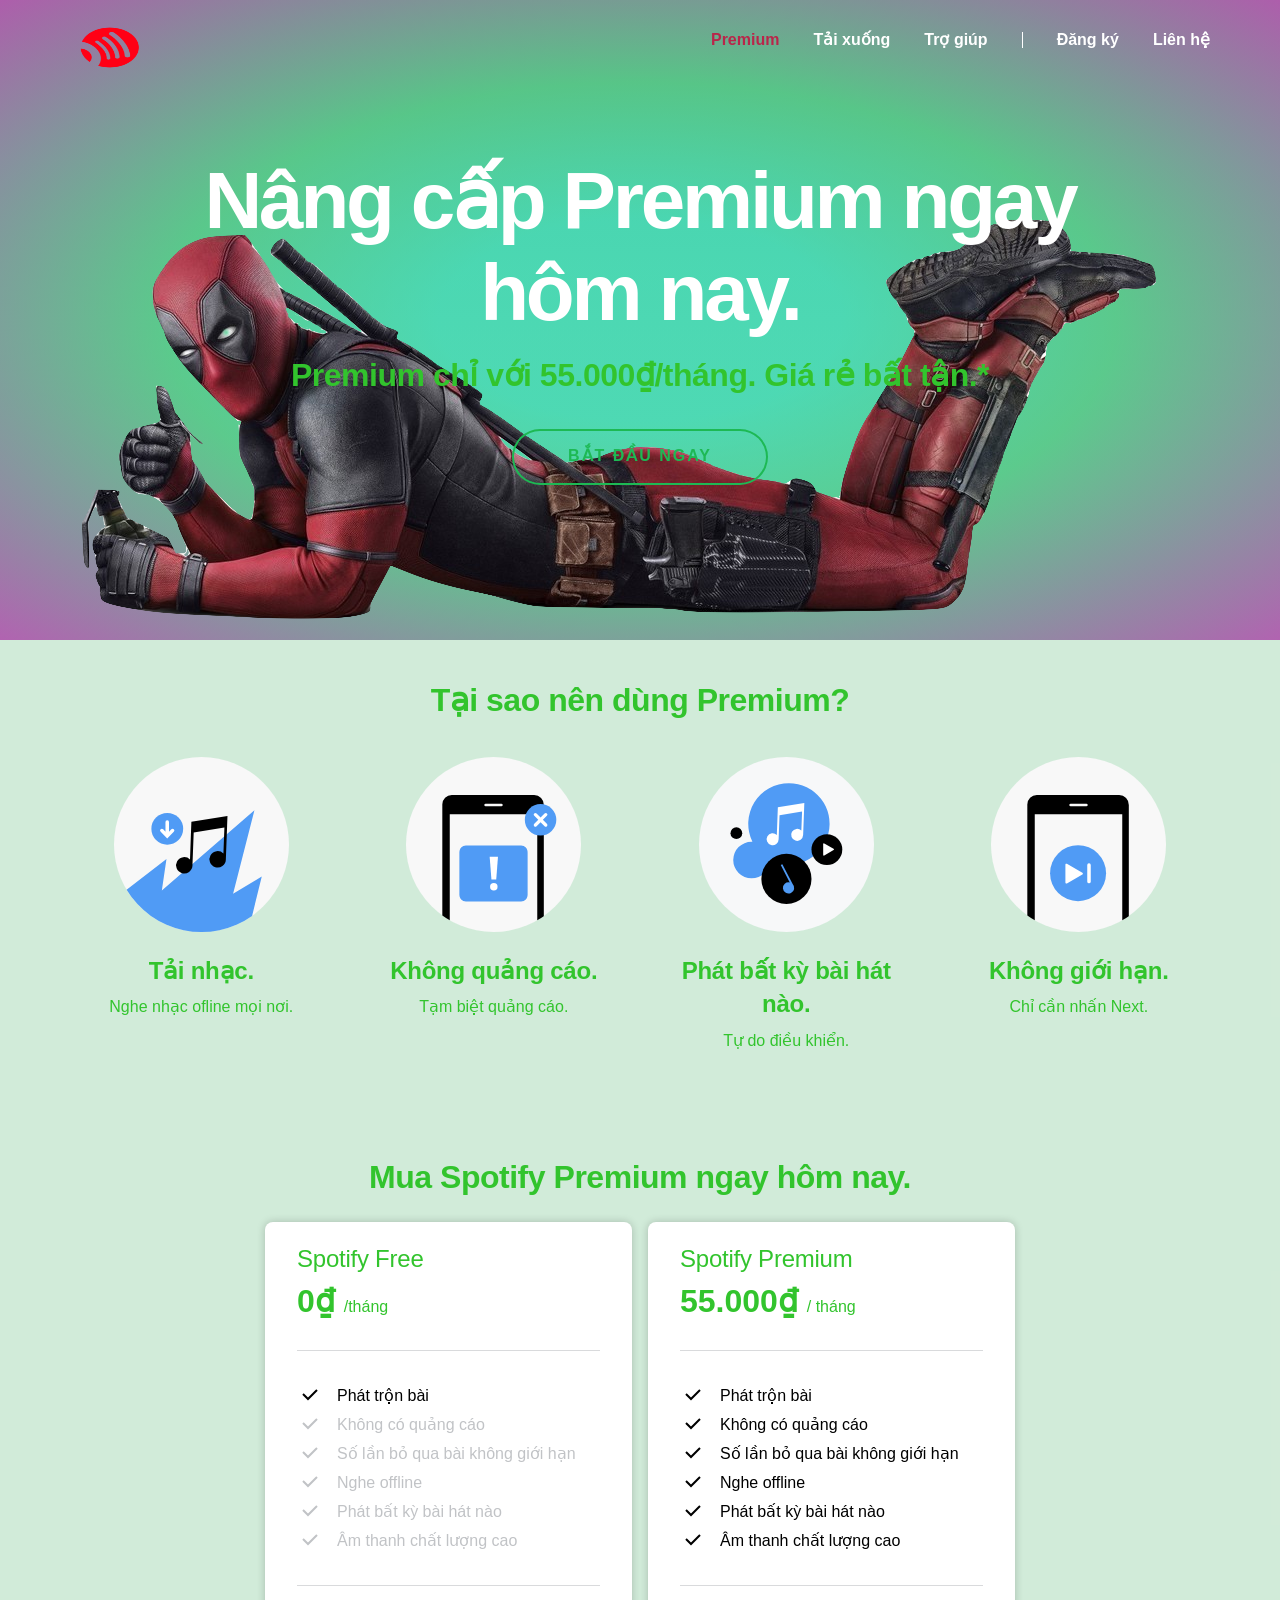
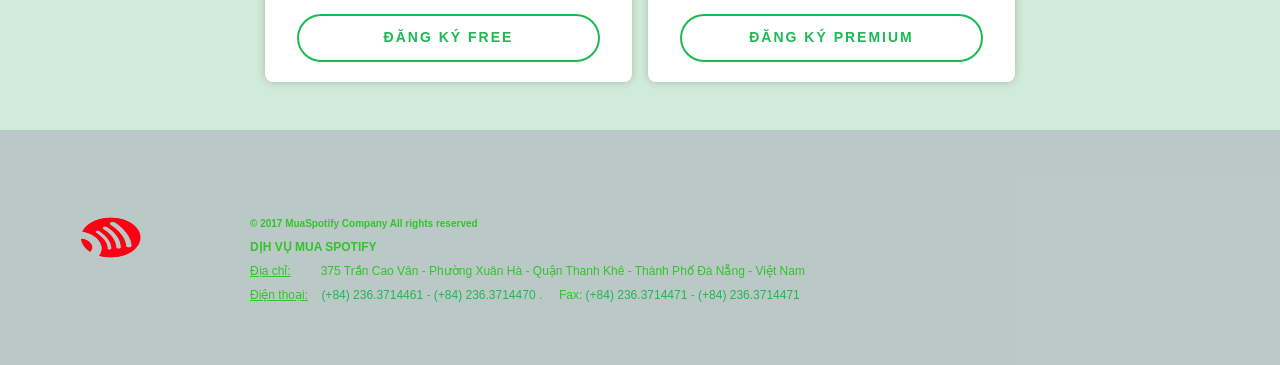
==== commit 73b163a2: "32" ====
--- a/index.html
+++ b/index.html
@@ -5,59 +5,59 @@
           <script src="jquery-2.1.3.min.920587d20edf4bb0df0a.js"></script>
     
           <style>.async-hide { opacity: 0 !important}</style>
-<script>
-        window.dataLayer = window.dataLayer || [];
-    window.dataLayer.push({
-      'language': 'vi_VN',
-      'market': 'vn-vi',
-      'loggedIn': false,
-      'userCountry': ''
-    });
-        (function(a,s,y,n,c,h,i,d,e){s.className+=' '+y;h.start=1*new Date;
-        h.end=i=function(){s.className=s.className.replace(RegExp(' ?'+y),'')};
-        (a[n]=a[n]||[]).hide=h;setTimeout(function(){i();h.end=null},c);h.timeout=c;
-    })(window,document.documentElement,'async-hide','dataLayer', 2000,{'GTM-P9JKJ53':true});
-        (function(i,s,o,g,r,a,m){i['GoogleAnalyticsObject']=r;i[r]=i[r]||function(){
-            (i[r].q=i[r].q||[]).push(arguments)},i[r].l=1*new Date();a=s.createElement(o),
-        m=s.getElementsByTagName(o)[0];a.async=1;a.src=g;m.parentNode.insertBefore(a,m)
-    })(window,document,'script','analytics.js','ga');
-    ga('create', 'UA-5784146-31', 'auto', {allowLinker: true});
-        ga('require', 'GTM-P9JKJ53');
-        (function(w,d,s,l,i){w[l]=w[l]||[];w[l].push({'gtm.start':
-      new Date().getTime(),event:'gtm.js'});var f=d.getElementsByTagName(s)[0],
-      j=d.createElement(s),dl=l!='dataLayer'?'&l='+l:'';j.async=true;j.src=
-      'gtm5445.html?id='+i+dl+'';f.parentNode.insertBefore(j,f);
-    })(window,document,'script','dataLayer','GTM-7BJJ');
-</script>
+          <script>
+            window.dataLayer = window.dataLayer || [];
+        window.dataLayer.push({
+          'language': 'vi_VN',
+          'market': 'vn-vi',
+          'loggedIn': false,
+          'userCountry': ''
+        });
+            (function(a,s,y,n,c,h,i,d,e){s.className+=' '+y;h.start=1*new Date;
+            h.end=i=function(){s.className=s.className.replace(RegExp(' ?'+y),'')};
+            (a[n]=a[n]||[]).hide=h;setTimeout(function(){i();h.end=null},c);h.timeout=c;
+        })(window,document.documentElement,'async-hide','dataLayer', 2000,{'GTM-P9JKJ53':true});
+            (function(i,s,o,g,r,a,m){i['GoogleAnalyticsObject']=r;i[r]=i[r]||function(){
+                (i[r].q=i[r].q||[]).push(arguments)},i[r].l=1*new Date();a=s.createElement(o),
+            m=s.getElementsByTagName(o)[0];a.async=1;a.src=g;m.parentNode.insertBefore(a,m)
+        })(window,document,'script','https://www.google-analytics.com/analytics.js','ga');
+        ga('create', 'UA-5784146-31', 'auto', {allowLinker: true});
+            ga('require', 'GTM-P9JKJ53');
+            (function(w,d,s,l,i){w[l]=w[l]||[];w[l].push({'gtm.start':
+          new Date().getTime(),event:'gtm.js'});var f=d.getElementsByTagName(s)[0],
+          j=d.createElement(s),dl=l!='dataLayer'?'&l='+l:'';j.async=true;j.src=
+          'https://www.googletagmanager.com/gtm.js?id='+i+dl+'';f.parentNode.insertBefore(j,f);
+        })(window,document,'script','dataLayer','GTM-7BJJ');
+    </script>
     
           <meta charset="UTF-8">
       <meta name="viewport" content="width=device-width, initial-scale=1, maximum-scale=1">
-      <meta name="description" content="Spotify là một dịch vụ âm nhạc kỹ thuật số cho phép bạn truy cập hàng triệu bài hát.">
-      <meta name="keywords" content="Spotify, nhạc, trực tuyến, nghe, phát trực tiếp, phát, kỹ thuật số, album, nghệ sĩ, playlist">
+      <meta name="description" content="Mua Spotify Premium là một dịch vụ cho phép bạn mua Premium mottj cách dễ dàng mà không cần thẻ thanh toán Quốc Tế. Mua Spotify Premium ngay hôm nay.....">
+      <meta name="keywords" content="Spotify, nhạc, Mua Spotify, trực tuyến, nghe, phát trực tiếp, phát, kỹ thuật số, album, nghệ sĩ, playlist">
 
               <meta property="fb:app_id" content="174829003346">
-        <meta property="og:title" content="Chuyển sang Premium. Nhiều niềm vui.">
+        <meta property="og:title" content="Mua Spotify Premium. Thế giới âm nhạc.">
         <meta property="og:type" content="website">
-        <meta property="og:url" content="https://www.spotify.com/vn-vi/premium/?checkout=false">
-        <meta property="og:image" content="http://www.scdn.co/i/_global/open-graph-default.png">
-        <meta property="og:image:secure_url" content="https://www.scdn.co/i/_global/open-graph-default.png">
-        <meta property="og:description" content="Thử Premium miễn phí trong 30 ngày.  Sau đó chỉ 59.000₫/tháng.">
+        <meta property="og:url" content="https://www.muaspotify.com/">
+        <meta property="og:image" content="open-graph-default.png">
+        <meta property="og:image:secure_url" content="open-graph-default.png">
+        <meta property="og:description" content="Mua Spotfy Premium hôm nay chỉ 55.000₫/tháng.">
                               <meta name="twitter:card" content="summary">
-          <meta name="twitter:title" content="Âm nhạc cho mọi người.">
-          <meta name="twitter:image" content="http://www.scdn.co/i/_global/twitter_card-default.jpg">
-          <meta name="twitter:description" content="Spotify mang đến cho bạn tất cả âm nhạc mà bạn cần. ">
+          <meta name="twitter:title" content="Mua Spotify - 55.000₫/tháng.">
+          <meta name="twitter:image" content="open-graph-default.png">
+          <meta name="twitter:description" content="Mua Spotify giúp bạn kết nối Premium. ">
                 
-    <title>Chuyển sang Premium - Spotify</title>
+    <title>Mua Spotify Premium - Giá rẻ - Muaspotify.com</title>
 
           <link rel="icon" href="favicon.png">
       <!--[if IE]><link rel="shortcut icon" href="favicon.ico"><![endif]-->
     
-          <link rel="apple-touch-icon-precomposed" sizes="144x144" href="www.scdn.co/i/_global/touch-icon-144.png">
-      <link rel="apple-touch-icon-precomposed" sizes="114x114" href="www.scdn.co/i/_global/touch-icon-114.png">
-      <link rel="apple-touch-icon-precomposed" sizes="72x72" href="www.scdn.co/i/_global/touch-icon-72.png">
-      <link rel="apple-touch-icon-precomposed" href="www.scdn.co/i/_global/touch-icon-57.png">
-    
-          <link rel="canonical" href="https://www.spotify.com/premium/?checkout=false">
+          <link rel="apple-touch-icon-precomposed" sizes="144x144" href="logo.png">
+      <link rel="apple-touch-icon-precomposed" sizes="114x114" href="logo.png">
+      <link rel="apple-touch-icon-precomposed" sizes="72x72" href="logo.png">
+      <link rel="apple-touch-icon-precomposed" href="logo.png">
+    
+          <link rel="canonical" href="https://www.muaspotify.com/">
     
       <link rel="stylesheet" href="spotify-933524bd09.css" />
   <link rel="stylesheet" href="premium-d806f645a7.css" />
@@ -101,10 +101,10 @@
     staticUrl: 'https://www.scdn.co'
   },
   sso: {
-    host: 'https://accounts.spotify.com'
+    host: 'https://accounts.muaspotify.com'
   },
   www: {
-    host: 'www.spotify.com'
+    host: 'www.muaspotify.com'
   },
   autologin: {
     ios: false,
@@ -191,7 +191,7 @@
           <span class="icon-bar"></span>
         </button>
       
-            <a  href="https://www.spotify.com/login?continue=https%3A%2F%2Fwww.spotify.com%2Fvn-vi%2Faccount%2Foverview%2F"  class="user-link hidden ">
+            <a  href="index.html/#"  class="user-link hidden ">
           
     <div class="user-icon-container img-circle navbar-user-img">
       <svg class="user-icon">
@@ -201,8 +201,8 @@
 
   
       </a>
-      <a class="navbar-brand" href="https://www.spotify.com/vn-vi/" data-tracking='{"category": "menu", "action": "spotify-logo"}'>
-        <span class="navbar-logo">Spotify</span>
+      <a class="navbar-brand" href="https://www.muaspotify.com/" data-tracking='{"category": "menu", "action": "spotify-logo"}'>
+        <span class="navbar-logo">Mua Spotify</span>
       </a>
           </div>
           <nav class="collapse navbar-collapse" id="navbar-nav" role="navigation">
@@ -211,7 +211,7 @@
 
     
         <li class="  active" >
-    <a href="indexf9a3.html?checkout=false" id="nav-link-premium" data-ga-category="menu" data-ga-action="premium">
+    <a href="index.html" id="nav-link-premium" data-ga-category="menu" data-ga-action="premium">
       Premium
                 </a>
   </li>
@@ -229,7 +229,7 @@
 </li>
   
       <li >
-    <a href="https://support.spotify.com/?utm_source=www.spotify.com&amp;utm_medium=www_header" id="nav-link-help" data-ga-category="menu" data-ga-action="help">
+    <a href="index.html/#" id="nav-link-help" data-ga-category="menu" data-ga-action="help">
       Trợ giúp
                 </a>
   </li>
@@ -246,7 +246,7 @@
   </li>
 
   <li class="alternate sidepanel-item-small">
-    <a  href="https://www.spotify.com/login?continue=https%3A%2F%2Fwww.spotify.com%2Fvn-vi%2Faccount%2Foverview%2F"  id="header-login-link" class="user-link " data-tracking='{"category": "menu", "action": "log-in"}'>
+    <a  href="lienhe"  id="header-login-link" class="user-link " data-tracking='{"category": "menu", "action": "log-in"}'>
       <span class="user-text navbar-user-text">Liên hệ</span>
     </a>
   </li>
@@ -282,7 +282,7 @@
                     <span style="color: #32c42d">
                   Premium chỉ với 55.000₫/tháng. 
                   Giá rẻ bất tận.*              </span>  </h2>
-                <a  href="https://www.spotify.com/login?continue=%2Fvn-vi%2Fpurchase%2Fpanel%2F%3Fcheckout%3Dfalse"  class="btn btn-green btn-lg ">
+                <a  href="Dangky"  class="btn btn-green btn-lg ">
                   Bắt đầu Ngay
                 </a>
               </div>
@@ -397,7 +397,7 @@
                      <h3>Spotify Premium</h3>
                      <span class="pricing">
                        <h4>
-                                                  59.000₫ <span class="month"> / tháng</span>
+                                                  55.000₫ <span class="month"> / tháng</span>
                        </h4>
                                                 
                                             </span>
@@ -411,7 +411,7 @@
                              <li>Âm thanh chất lượng cao</li>
                          </ul>
                      </div>
-                     <a  href="https://www.spotify.com/login?continue=%2Fvn-vi%2Fpurchase%2Fpanel%2F%3Fcheckout%3Dfalse"  class="btn btn-green btn-block  js-button-module-get-premium">
+                     <a  href="Dangky"  class="btn btn-green btn-block  js-button-module-get-premium">
                         Đăng ký Premium
                      </a>
                    </div>
@@ -442,7 +442,7 @@
 
             <div class="col-xs-12 col-md-2">
         <div class="footer-logo">
-          <a href="https://www.spotify.com/vn-vi/">Spotify</a>
+          <a href="https://www.muaspotify.com/">Mua Spotify</a>
         </div>
       </div>
 
@@ -487,7 +487,7 @@
             || isMobileWebPlayerCompatible) {
             $('#nav-link-play').parent().toggleClass('hidden-xs')
           }
-          if (window.location.pathname.indexOf('https://www.spotify.com/nl/') === -1) {
+          if (window.location.pathname.indexOf('https://www.muaspotify.com') === -1) {
             (function(h,o,t,j,a,r){
               h.hj=h.hj||function(){(h.hj.q=h.hj.q||[]).push(arguments)};
               h._hjSettings={hjid:444446,hjsv:6};
--- a/premium-d806f645a7.css
+++ b/premium-d806f645a7.css
@@ -305,7 +305,7 @@
   }
 }
 .premiumAB .hero-why-premium .details-icon.details-download {
-  background: url("http://www.scdn.co/i/premium/benefits-download.svg") no-repeat;
+  background: url("Thanks/benefits-download.svg") no-repeat;
   background-size: 100px 100px;
   background-position: left;
 }
@@ -316,7 +316,7 @@
   }
 }
 .premiumAB .hero-why-premium .details-icon.details-no-ads {
-  background: url("http://www.scdn.co/i/premium/benefits-no-ads.svg") no-repeat;
+  background: url("Thanks/benefits-no-ads.svg") no-repeat;
   background-size: 100px 100px;
   background-position: left;
 }
@@ -327,7 +327,7 @@
   }
 }
 .premiumAB .hero-why-premium .details-icon.details-play {
-  background: url("http://www.scdn.co/i/premium/benefits-play.svg") no-repeat;
+  background: url("Thanks/benefits-play.svg") no-repeat;
   background-size: 100px 100px;
   background-position: left;
 }
@@ -338,7 +338,7 @@
   }
 }
 .premiumAB .hero-why-premium .details-icon.details-skip {
-  background: url("http://www.scdn.co/i/premium/benefits-skip.svg") no-repeat;
+  background: url("Thanks/benefits-skip.svg") no-repeat;
   background-size: 100px 100px;
   background-position: left;
 }
@@ -564,13 +564,13 @@
 }
 .premiumAB .hero-subscription .spotify-free-list,
 .premiumAB .hero-subscription .spotify-premium-list {
-  list-style-image: url(http://www.scdn.co/i/home/plan-checklist.svg);
+  list-style-image: url("Thanks/plan-checklist.svg");
   color: #000;
   margin-left: -12px;
   margin-bottom: 0;
 }
 .premiumAB .hero-subscription .spotify-free-list li:not(:first-child) {
-  list-style-image: url(http://www.scdn.co/i/home/plan-checklist-free.svg);
+  list-style-image: url("Thanks/plan-checklist-free.svg");
   color: #C1C3C6;
 }
 .premiumAB .hero-subscription li {
